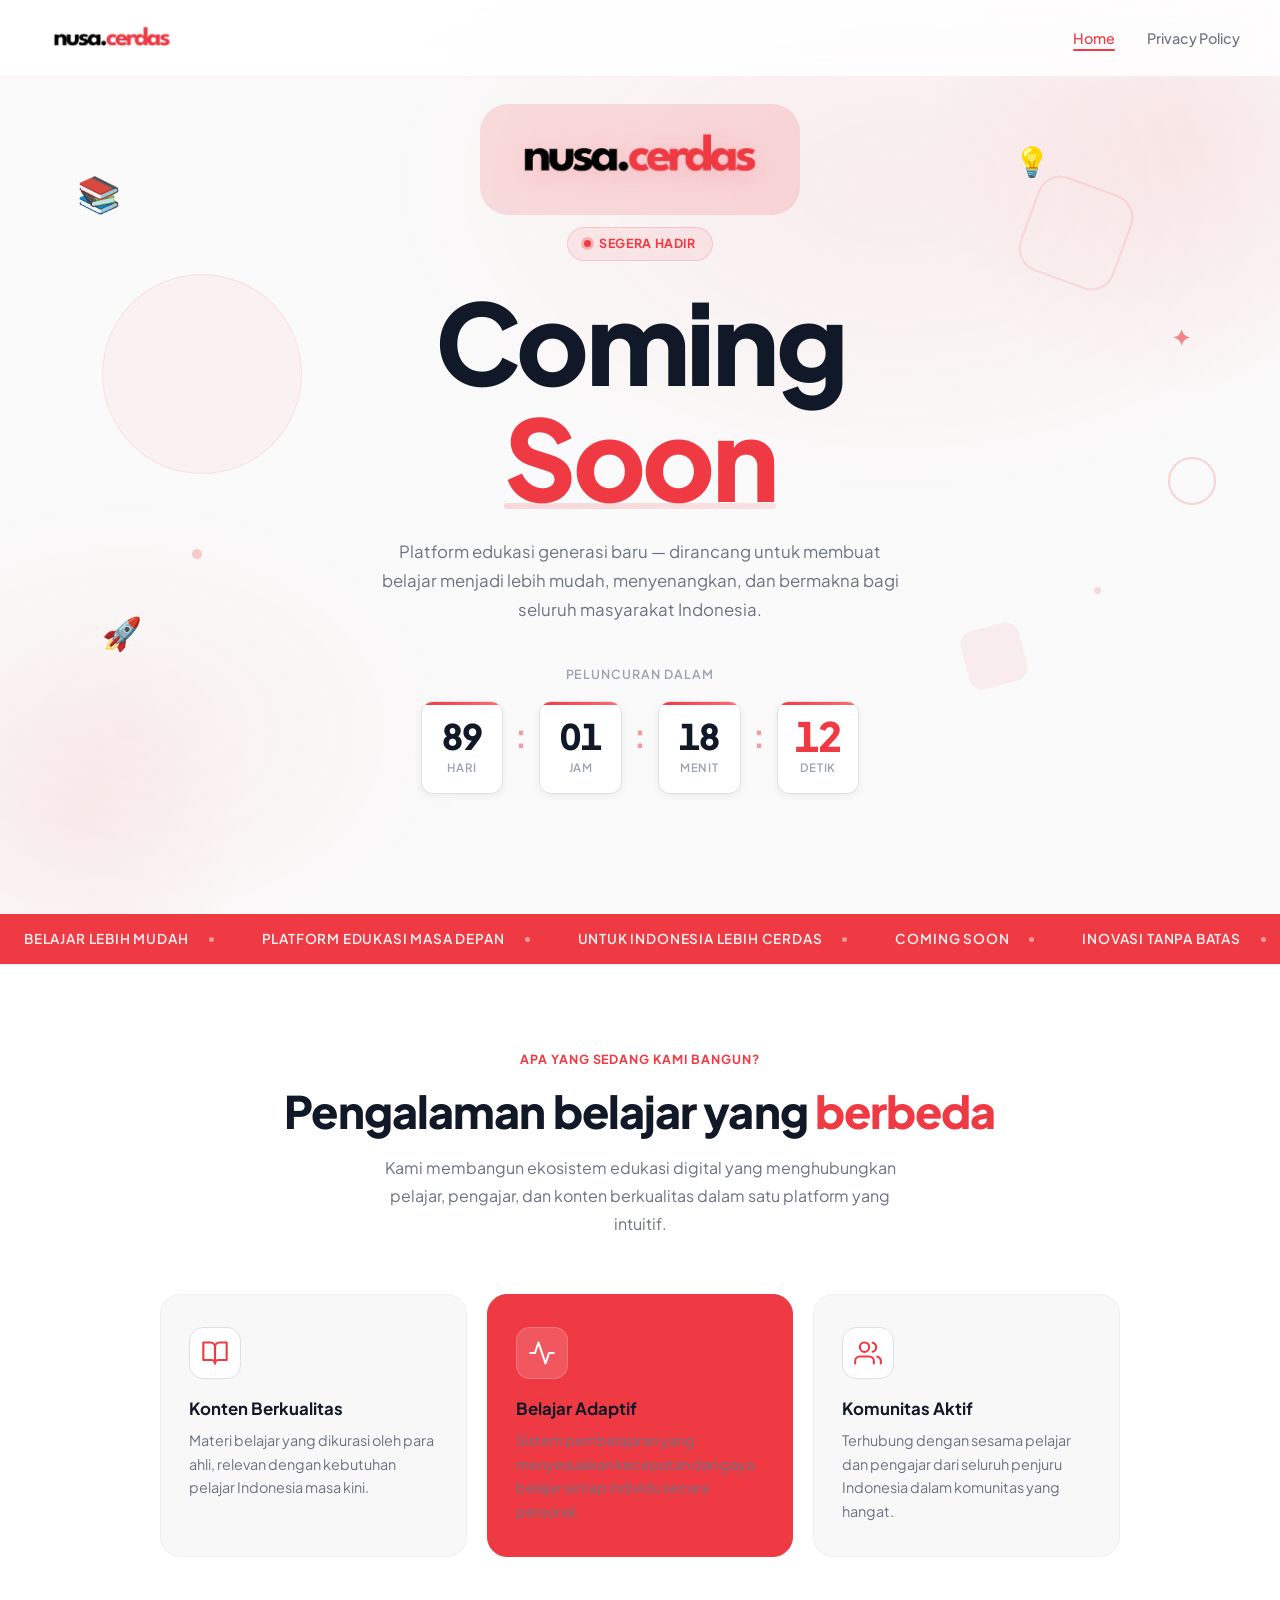
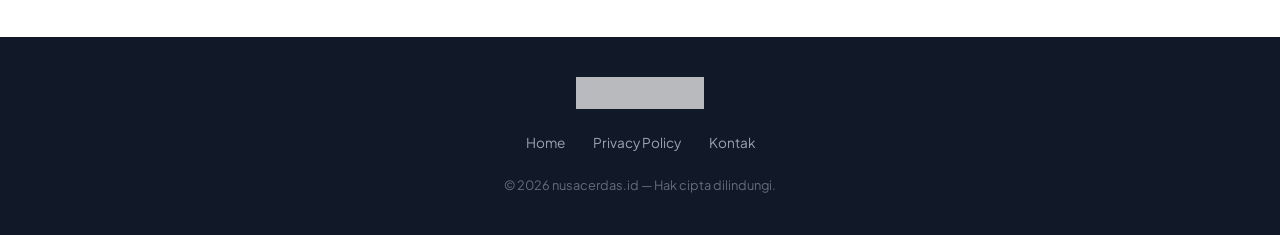
==== index.html @ b7a9e56f "initial update" ====
<!DOCTYPE html>
<html lang="id">
<head>
  <meta charset="UTF-8" />
  <meta name="viewport" content="width=device-width, initial-scale=1.0" />
  <title>Coming Soon — nusacerdas.id</title>
  <meta name="description" content="Platform edukasi masa depan untuk Indonesia lebih cerdas. Coming soon!" />
  <meta property="og:title" content="Coming Soon — nusacerdas.id" />
  <meta property="og:description" content="Platform edukasi masa depan untuk Indonesia lebih cerdas." />
  <meta property="og:type" content="website" />
  <link rel="stylesheet" href="styles.css" />
  <link rel="stylesheet" href="index.css" />
  <link rel="icon" type="image/png" href="assets/nusacerdas-logo/logo nusa cerdas hitam.png" />
</head>
<body>

  <!-- Navigation -->
  <nav class="nav" id="mainNav">
    <a href="index.html" class="nav-logo">
      <img src="assets/nusacerdas-logo/logo-nusa-cerdas-hitam-merah.png" alt="nusacerdas.id" />
    </a>
    <ul class="nav-links">
      <li><a href="index.html" class="active">Home</a></li>
      <li><a href="privacy-policy.html">Privacy Policy</a></li>
    </ul>
  </nav>

  <!-- Hero Section -->
  <main class="hero" id="hero">

    <!-- Background Shapes -->
    <div class="bg-shapes" aria-hidden="true">
      <div class="shape shape-1"></div>
      <div class="shape shape-2"></div>
      <div class="shape shape-3"></div>
      <div class="shape shape-4"></div>
      <div class="shape shape-5"></div>
    </div>

    <!-- Floating Icons -->
    <div class="floating-elements" aria-hidden="true">
      <div class="float-el el-book">📚</div>
      <div class="float-el el-star">✦</div>
      <div class="float-el el-rocket">🚀</div>
      <div class="float-el el-lamp">💡</div>
      <div class="float-el el-dot1"></div>
      <div class="float-el el-dot2"></div>
      <div class="float-el el-ring"></div>
    </div>

    <!-- Hero Content -->
    <div class="hero-content">

      <!-- Logo -->
      <div class="hero-logo animate-delay-1">
        <div class="logo-wrap">
          <img
            src="assets/nusacerdas-logo/logo-nusa-cerdas-hitam-merah.png"
            alt="nusacerdas.id"
            class="hero-brand-img"
          />
        </div>
      </div>

      <!-- Badge -->
      <div class="hero-badge animate-delay-2">
        <span class="badge-dot"></span>
        <span>Segera Hadir</span>
      </div>

      <!-- Headline -->
      <h1 class="hero-title animate-delay-3">
        <span class="title-line">Coming</span>
        <span class="title-line title-accent">Soon</span>
      </h1>

      <!-- Tagline -->
      <p class="hero-tagline animate-delay-4">
        Platform edukasi generasi baru — dirancang untuk membuat belajar menjadi lebih mudah, menyenangkan, dan bermakna bagi seluruh masyarakat Indonesia.
      </p>

      <!-- Countdown -->
      <div class="countdown-wrapper animate-delay-5">
        <div class="countdown-label">Peluncuran dalam</div>
        <div class="countdown" id="countdown">
          <div class="countdown-block">
            <span class="countdown-num" id="cd-days">00</span>
            <span class="countdown-unit">Hari</span>
          </div>
          <div class="countdown-sep">:</div>
          <div class="countdown-block">
            <span class="countdown-num" id="cd-hours">00</span>
            <span class="countdown-unit">Jam</span>
          </div>
          <div class="countdown-sep">:</div>
          <div class="countdown-block">
            <span class="countdown-num" id="cd-minutes">00</span>
            <span class="countdown-unit">Menit</span>
          </div>
          <div class="countdown-sep">:</div>
          <div class="countdown-block">
            <span class="countdown-num" id="cd-seconds">00</span>
            <span class="countdown-unit">Detik</span>
          </div>
        </div>
      </div>

      <!-- Subscription -->
      <!-- <div class="subscribe-wrapper animate-delay-6">
        <p class="subscribe-hint">Jadilah yang pertama tahu saat kami meluncur.</p>
        <form class="subscribe-form" id="subscribeForm" novalidate>
          <div class="input-group">
            <span class="input-icon">
              <svg width="18" height="18" viewBox="0 0 24 24" fill="none" stroke="currentColor" stroke-width="2" stroke-linecap="round" stroke-linejoin="round">
                <rect x="2" y="4" width="20" height="16" rx="2"/>
                <path d="m22 7-8.97 5.7a1.94 1.94 0 0 1-2.06 0L2 7"/>
              </svg>
            </span>
            <input
              type="email"
              id="emailInput"
              placeholder="Masukkan email kamu"
              aria-label="Alamat email"
              required
            />
          </div>
          <button type="submit" class="btn-subscribe">
            <span class="btn-text">Beritahu Saya</span>
            <svg width="18" height="18" viewBox="0 0 24 24" fill="none" stroke="currentColor" stroke-width="2.5" stroke-linecap="round" stroke-linejoin="round">
              <path d="M5 12h14M12 5l7 7-7 7"/>
            </svg>
          </button>
        </form>
        <div class="subscribe-success" id="subscribeSuccess" hidden>
          <svg width="20" height="20" viewBox="0 0 24 24" fill="none" stroke="currentColor" stroke-width="2.5" stroke-linecap="round" stroke-linejoin="round">
            <path d="M22 11.08V12a10 10 0 1 1-5.93-9.14"/>
            <polyline points="22 4 12 14.01 9 11.01"/>
          </svg>
          Terima kasih! Kami akan menghubungi kamu segera.
        </div>
      </div> -->

      <!-- Social Links -->
      <!-- <div class="social-links animate-delay-7">
        <a href="#" class="social-link" aria-label="Instagram">
          <svg width="20" height="20" viewBox="0 0 24 24" fill="none" stroke="currentColor" stroke-width="2" stroke-linecap="round" stroke-linejoin="round">
            <rect x="2" y="2" width="20" height="20" rx="5" ry="5"/>
            <path d="M16 11.37A4 4 0 1 1 12.63 8 4 4 0 0 1 16 11.37z"/>
            <line x1="17.5" y1="6.5" x2="17.51" y2="6.5"/>
          </svg>
        </a>
        <a href="#" class="social-link" aria-label="Twitter / X">
          <svg width="20" height="20" viewBox="0 0 24 24" fill="none" stroke="currentColor" stroke-width="2" stroke-linecap="round" stroke-linejoin="round">
            <path d="M4 4l16 16M4 20L20 4"/>
          </svg>
        </a>
        <a href="#" class="social-link" aria-label="LinkedIn">
          <svg width="20" height="20" viewBox="0 0 24 24" fill="none" stroke="currentColor" stroke-width="2" stroke-linecap="round" stroke-linejoin="round">
            <path d="M16 8a6 6 0 0 1 6 6v7h-4v-7a2 2 0 0 0-2-2 2 2 0 0 0-2 2v7h-4v-7a6 6 0 0 1 6-6z"/>
            <rect x="2" y="9" width="4" height="12"/>
            <circle cx="4" cy="4" r="2"/>
          </svg>
        </a>
      </div> -->

    </div>
  </main>

  <!-- Marquee Section -->
  <section class="marquee-section" aria-hidden="true">
    <div class="marquee-track" id="marqueeTrack">
      <!-- repeated twice for seamless loop -->
      <span class="marquee-item">Belajar Lebih Mudah <span class="marquee-dot"></span></span>
      <span class="marquee-item">Platform Edukasi Masa Depan <span class="marquee-dot"></span></span>
      <span class="marquee-item">Untuk Indonesia Lebih Cerdas <span class="marquee-dot"></span></span>
      <span class="marquee-item">Coming Soon <span class="marquee-dot"></span></span>
      <span class="marquee-item">Inovasi Tanpa Batas <span class="marquee-dot"></span></span>
      <span class="marquee-item">Bersama Kita Maju <span class="marquee-dot"></span></span>
      <span class="marquee-item">Teknologi untuk Pendidikan <span class="marquee-dot"></span></span>
      <span class="marquee-item">Belajar Lebih Mudah <span class="marquee-dot"></span></span>
      <span class="marquee-item">Platform Edukasi Masa Depan <span class="marquee-dot"></span></span>
      <span class="marquee-item">Untuk Indonesia Lebih Cerdas <span class="marquee-dot"></span></span>
      <span class="marquee-item">Coming Soon <span class="marquee-dot"></span></span>
      <span class="marquee-item">Inovasi Tanpa Batas <span class="marquee-dot"></span></span>
      <span class="marquee-item">Bersama Kita Maju <span class="marquee-dot"></span></span>
      <span class="marquee-item">Teknologi untuk Pendidikan <span class="marquee-dot"></span></span>
    </div>
  </section>

  <!-- Feature Teaser Section -->
  <section class="features-section">
    <div class="features-inner">
      <div class="section-label">Apa yang sedang kami bangun?</div>
      <h2 class="section-title">Pengalaman belajar yang <em>berbeda</em></h2>
      <p class="section-sub">Kami membangun ekosistem edukasi digital yang menghubungkan pelajar, pengajar, dan konten berkualitas dalam satu platform yang intuitif.</p>

      <div class="features-grid">
        <div class="feature-card">
          <div class="feature-icon">
            <svg width="28" height="28" viewBox="0 0 24 24" fill="none" stroke="currentColor" stroke-width="1.8" stroke-linecap="round" stroke-linejoin="round">
              <path d="M2 3h6a4 4 0 0 1 4 4v14a3 3 0 0 0-3-3H2z"/>
              <path d="M22 3h-6a4 4 0 0 0-4 4v14a3 3 0 0 1 3-3h7z"/>
            </svg>
          </div>
          <h3>Konten Berkualitas</h3>
          <p>Materi belajar yang dikurasi oleh para ahli, relevan dengan kebutuhan pelajar Indonesia masa kini.</p>
        </div>

        <div class="feature-card feature-card-highlight">
          <div class="feature-icon">
            <svg width="28" height="28" viewBox="0 0 24 24" fill="none" stroke="currentColor" stroke-width="1.8" stroke-linecap="round" stroke-linejoin="round">
              <polyline points="22 12 18 12 15 21 9 3 6 12 2 12"/>
            </svg>
          </div>
          <h3>Belajar Adaptif</h3>
          <p>Sistem pembelajaran yang menyesuaikan kecepatan dan gaya belajar setiap individu secara personal.</p>
        </div>

        <div class="feature-card">
          <div class="feature-icon">
            <svg width="28" height="28" viewBox="0 0 24 24" fill="none" stroke="currentColor" stroke-width="1.8" stroke-linecap="round" stroke-linejoin="round">
              <path d="M17 21v-2a4 4 0 0 0-4-4H5a4 4 0 0 0-4 4v2"/>
              <circle cx="9" cy="7" r="4"/>
              <path d="M23 21v-2a4 4 0 0 0-3-3.87"/>
              <path d="M16 3.13a4 4 0 0 1 0 7.75"/>
            </svg>
          </div>
          <h3>Komunitas Aktif</h3>
          <p>Terhubung dengan sesama pelajar dan pengajar dari seluruh penjuru Indonesia dalam komunitas yang hangat.</p>
        </div>
      </div>
    </div>
  </section>

  <!-- Footer -->
  <footer class="footer">
    <div class="footer-inner">
      <img src="assets/nusacerdas-logo/logo nusa cerdas putih.png" alt="nusacerdas.id" class="footer-logo" />
      <ul class="footer-links">
        <li><a href="index.html">Home</a></li>
        <li><a href="privacy-policy.html">Privacy Policy</a></li>
        <li><a href="mailto:hello@nusacerdas.id">Kontak</a></li>
      </ul>
      <p class="footer-copy">&copy; 2026 nusacerdas.id — Hak cipta dilindungi.</p>
    </div>
  </footer>

  <script src="script.js"></script>
</body>
</html>
---- styles.css ----
/* ===========================
   NUSACERDAS.ID - Global Styles
   =========================== */

@import url('https://fonts.googleapis.com/css2?family=Plus+Jakarta+Sans:ital,wght@0,300;0,400;0,500;0,600;0,700;0,800;1,400&display=swap');

/* ── Reset & Base ── */
*, *::before, *::after {
  box-sizing: border-box;
  margin: 0;
  padding: 0;
}

:root {
  --red:        #ef3a44;
  --red-dark:   #c8202a;
  --red-light:  #ff6b73;
  --red-glow:   rgba(239, 58, 68, 0.15);
  --white:      #ffffff;
  --off-white:  #fafafa;
  --gray-50:    #f8f8f8;
  --gray-100:   #f0f0f0;
  --gray-200:   #e0e0e0;
  --gray-400:   #9ca3af;
  --gray-600:   #6b7280;
  --gray-800:   #1f2937;
  --gray-900:   #111827;
  --font:       'Plus Jakarta Sans', sans-serif;
  --radius:     12px;
  --radius-lg:  20px;
  --shadow-sm:  0 2px 8px rgba(0,0,0,.06);
  --shadow-md:  0 8px 32px rgba(0,0,0,.10);
  --shadow-lg:  0 20px 60px rgba(0,0,0,.12);
  --transition: 0.3s cubic-bezier(0.4, 0, 0.2, 1);
}

html {
  scroll-behavior: smooth;
}

body {
  font-family: var(--font);
  background-color: var(--off-white);
  color: var(--gray-900);
  line-height: 1.6;
  overflow-x: hidden;
  -webkit-font-smoothing: antialiased;
}

/* ── Typography ── */
h1, h2, h3, h4, h5, h6 {
  font-weight: 700;
  line-height: 1.2;
  color: var(--gray-900);
}

a {
  color: var(--red);
  text-decoration: none;
  transition: color var(--transition);
}

a:hover {
  color: var(--red-dark);
}

/* ── Navigation ── */
.nav {
  position: fixed;
  top: 0;
  left: 0;
  right: 0;
  z-index: 100;
  padding: 20px 40px;
  display: flex;
  align-items: center;
  justify-content: space-between;
  background: rgba(255,255,255,0.85);
  backdrop-filter: blur(12px);
  -webkit-backdrop-filter: blur(12px);
  border-bottom: 1px solid rgba(239,58,68,0.08);
  transition: all var(--transition);
}

.nav-logo {
  display: flex;
  align-items: center;
  gap: 10px;
  font-weight: 800;
  font-size: 1.1rem;
  color: var(--gray-900);
  text-decoration: none;
}

.nav-logo img {
  height: 36px;
  width: auto;
}

.nav-links {
  display: flex;
  align-items: center;
  gap: 32px;
  list-style: none;
}

.nav-links a {
  font-size: 0.9rem;
  font-weight: 500;
  color: var(--gray-600);
  text-decoration: none;
  transition: color var(--transition);
  position: relative;
}

.nav-links a::after {
  content: '';
  position: absolute;
  bottom: -4px;
  left: 0;
  width: 0;
  height: 2px;
  background: var(--red);
  border-radius: 2px;
  transition: width var(--transition);
}

.nav-links a:hover,
.nav-links a.active {
  color: var(--red);
}

.nav-links a:hover::after,
.nav-links a.active::after {
  width: 100%;
}

/* ── Marquee ── */
.marquee-section {
  background: var(--red);
  padding: 14px 0;
  overflow: hidden;
  position: relative;
}

.marquee-track {
  display: flex;
  gap: 0;
  width: max-content;
  animation: marquee-scroll 28s linear infinite;
}

.marquee-track:hover {
  animation-play-state: paused;
}

.marquee-item {
  display: inline-flex;
  align-items: center;
  gap: 20px;
  padding: 0 24px;
  font-size: 0.85rem;
  font-weight: 600;
  letter-spacing: 0.06em;
  text-transform: uppercase;
  color: rgba(255,255,255,0.92);
  white-space: nowrap;
}

.marquee-dot {
  width: 5px;
  height: 5px;
  border-radius: 50%;
  background: rgba(255,255,255,0.5);
  flex-shrink: 0;
}

@keyframes marquee-scroll {
  0%   { transform: translateX(0); }
  100% { transform: translateX(-50%); }
}

/* ── Footer ── */
.footer {
  background: var(--gray-900);
  color: var(--gray-400);
  padding: 40px;
  text-align: center;
}

.footer-inner {
  max-width: 960px;
  margin: 0 auto;
  display: flex;
  flex-direction: column;
  align-items: center;
  gap: 20px;
}

.footer-logo {
  height: 32px;
  width: auto;
  filter: brightness(0) invert(1);
  opacity: 0.7;
}

.footer-links {
  display: flex;
  gap: 28px;
  list-style: none;
}

.footer-links a {
  font-size: 0.85rem;
  color: var(--gray-400);
  text-decoration: none;
  transition: color var(--transition);
}

.footer-links a:hover {
  color: var(--white);
}

.footer-copy {
  font-size: 0.8rem;
  opacity: 0.6;
}

/* ── Animations ── */
@keyframes fadeInUp {
  from { opacity: 0; transform: translateY(30px); }
  to   { opacity: 1; transform: translateY(0); }
}

@keyframes fadeIn {
  from { opacity: 0; }
  to   { opacity: 1; }
}

@keyframes float {
  0%, 100% { transform: translateY(0px) rotate(0deg); }
  33%       { transform: translateY(-18px) rotate(2deg); }
  66%       { transform: translateY(-8px) rotate(-1deg); }
}

@keyframes pulse-ring {
  0%   { transform: scale(0.8); opacity: 0.8; }
  100% { transform: scale(1.6); opacity: 0; }
}

@keyframes spin-slow {
  from { transform: rotate(0deg); }
  to   { transform: rotate(360deg); }
}

/* ── Utility ── */
.animate-in {
  animation: fadeInUp 0.7s ease forwards;
}

.sr-only {
  position: absolute;
  width: 1px;
  height: 1px;
  overflow: hidden;
  clip: rect(0,0,0,0);
  white-space: nowrap;
}

/* ── Responsive Nav ── */
@media (max-width: 600px) {
  .nav {
    padding: 16px 20px;
  }

  .nav-links {
    gap: 20px;
  }

  .nav-links a {
    font-size: 0.82rem;
  }

  .footer {
    padding: 32px 20px;
  }

  .footer-links {
    flex-wrap: wrap;
    justify-content: center;
    gap: 16px;
  }
}
---- index.css ----
/* ===========================
   index.css — Coming Soon Page
   =========================== */

/* ── Hero Layout ── */
.hero {
  min-height: 100vh;
  display: flex;
  align-items: center;
  justify-content: center;
  padding: 120px 24px 80px;
  position: relative;
  overflow: hidden;
  background:
    radial-gradient(ellipse 70% 60% at 70% 20%, rgba(239,58,68,0.07) 0%, transparent 60%),
    radial-gradient(ellipse 50% 50% at 10% 80%, rgba(239,58,68,0.05) 0%, transparent 55%),
    var(--off-white);
}

/* ── Background Shapes ── */
.bg-shapes {
  position: absolute;
  inset: 0;
  pointer-events: none;
  overflow: hidden;
}

.shape {
  position: absolute;
  border-radius: 50%;
}

.shape-1 {
  width: 520px;
  height: 520px;
  top: -120px;
  right: -160px;
  background: radial-gradient(circle, rgba(239,58,68,0.08) 0%, transparent 70%);
  animation: float 9s ease-in-out infinite;
}

.shape-2 {
  width: 360px;
  height: 360px;
  bottom: -80px;
  left: -100px;
  background: radial-gradient(circle, rgba(239,58,68,0.06) 0%, transparent 70%);
  animation: float 11s ease-in-out infinite reverse;
}

.shape-3 {
  width: 200px;
  height: 200px;
  top: 30%;
  left: 8%;
  background: rgba(239,58,68,0.04);
  border: 1.5px solid rgba(239,58,68,0.10);
  animation: float 13s ease-in-out infinite;
  animation-delay: -3s;
}

.shape-4 {
  width: 100px;
  height: 100px;
  top: 20%;
  right: 12%;
  background: transparent;
  border: 2px solid rgba(239,58,68,0.12);
  border-radius: 24px;
  transform: rotate(20deg);
  animation: float 8s ease-in-out infinite;
  animation-delay: -5s;
}

.shape-5 {
  width: 60px;
  height: 60px;
  bottom: 25%;
  right: 20%;
  background: rgba(239,58,68,0.07);
  border-radius: 14px;
  transform: rotate(-15deg);
  animation: float 10s ease-in-out infinite;
  animation-delay: -1s;
}

/* ── Floating Elements ── */
.floating-elements {
  position: absolute;
  inset: 0;
  pointer-events: none;
}

.float-el {
  position: absolute;
  animation: float 8s ease-in-out infinite;
}

.el-book {
  font-size: 2.2rem;
  top: 18%;
  left: 6%;
  animation-duration: 10s;
  animation-delay: -2s;
  filter: grayscale(0.2);
}

.el-star {
  font-size: 1.4rem;
  top: 35%;
  right: 7%;
  color: var(--red);
  font-weight: 900;
  animation-duration: 7s;
  animation-delay: -4s;
  opacity: 0.6;
}

.el-rocket {
  font-size: 2rem;
  bottom: 28%;
  left: 8%;
  animation-duration: 12s;
  animation-delay: -1s;
}

.el-lamp {
  font-size: 1.8rem;
  top: 15%;
  right: 18%;
  animation-duration: 9s;
  animation-delay: -6s;
}

.el-dot1 {
  width: 10px;
  height: 10px;
  border-radius: 50%;
  background: var(--red);
  opacity: 0.25;
  top: 60%;
  left: 15%;
  animation-duration: 6s;
}

.el-dot2 {
  width: 7px;
  height: 7px;
  border-radius: 50%;
  background: var(--red);
  opacity: 0.18;
  bottom: 35%;
  right: 14%;
  animation-duration: 8s;
  animation-delay: -3s;
}

.el-ring {
  width: 48px;
  height: 48px;
  border-radius: 50%;
  border: 2px solid rgba(239,58,68,0.2);
  top: 50%;
  right: 5%;
  animation: spin-slow 18s linear infinite, float 10s ease-in-out infinite;
}

/* ── Hero Content ── */
.hero-content {
  position: relative;
  z-index: 10;
  display: flex;
  flex-direction: column;
  align-items: center;
  text-align: center;
  max-width: 680px;
  width: 100%;
}

/* Staggered animation */
.animate-delay-1 { animation: fadeInUp 0.7s ease 0.1s both; }
.animate-delay-2 { animation: fadeInUp 0.7s ease 0.2s both; }
.animate-delay-3 { animation: fadeInUp 0.7s ease 0.35s both; }
.animate-delay-4 { animation: fadeInUp 0.7s ease 0.5s both; }
.animate-delay-5 { animation: fadeInUp 0.7s ease 0.65s both; }
.animate-delay-6 { animation: fadeInUp 0.7s ease 0.8s both; }
.animate-delay-7 { animation: fadeInUp 0.7s ease 0.95s both; }

/* ── Hero Logo ── */
.hero-logo {
  margin-bottom: 28px;
}

.logo-wrap {
  position: relative;
  display: inline-block;
}

.logo-wrap::before {
  content: '';
  position: absolute;
  inset: -16px;
  border-radius: 28px;
  background: var(--red-glow);
  animation: pulse-ring 2.5s ease-out infinite;
}

.hero-brand-img {
  height: 72px;
  width: auto;
  position: relative;
  z-index: 1;
  filter: drop-shadow(0 4px 12px rgba(239,58,68,0.20));
}

/* ── Badge ── */
.hero-badge {
  display: inline-flex;
  align-items: center;
  gap: 8px;
  background: rgba(239,58,68,0.08);
  border: 1px solid rgba(239,58,68,0.18);
  border-radius: 100px;
  padding: 6px 16px;
  font-size: 0.78rem;
  font-weight: 700;
  color: var(--red);
  letter-spacing: 0.05em;
  text-transform: uppercase;
  margin-bottom: 24px;
}

.badge-dot {
  width: 7px;
  height: 7px;
  border-radius: 50%;
  background: var(--red);
  position: relative;
}

.badge-dot::before {
  content: '';
  position: absolute;
  inset: -3px;
  border-radius: 50%;
  background: var(--red);
  opacity: 0.3;
  animation: pulse-ring 1.8s ease-out infinite;
}

/* ── Hero Title ── */
.hero-title {
  font-size: clamp(3.5rem, 10vw, 7rem);
  font-weight: 800;
  line-height: 1;
  letter-spacing: -0.03em;
  margin-bottom: 24px;
  display: flex;
  flex-direction: column;
  align-items: center;
  gap: 4px;
}

.title-line {
  display: block;
  color: var(--gray-900);
}

.title-accent {
  color: var(--red);
  position: relative;
}

.title-accent::after {
  content: '';
  position: absolute;
  bottom: 4px;
  left: 0;
  right: 0;
  height: 6px;
  background: linear-gradient(90deg, var(--red), var(--red-light));
  opacity: 0.18;
  border-radius: 4px;
}

/* ── Hero Tagline ── */
.hero-tagline {
  font-size: 1.05rem;
  color: var(--gray-600);
  max-width: 520px;
  line-height: 1.75;
  margin-bottom: 40px;
  font-weight: 400;
}

/* ── Countdown ── */
.countdown-wrapper {
  margin-bottom: 40px;
}

.countdown-label {
  font-size: 0.78rem;
  font-weight: 600;
  color: var(--gray-400);
  letter-spacing: 0.08em;
  text-transform: uppercase;
  margin-bottom: 16px;
}

.countdown {
  display: flex;
  align-items: center;
  gap: 12px;
}

.countdown-block {
  display: flex;
  flex-direction: column;
  align-items: center;
  gap: 6px;
  background: var(--white);
  border: 1px solid var(--gray-200);
  border-radius: var(--radius);
  padding: 16px 20px;
  min-width: 78px;
  box-shadow: var(--shadow-sm);
  position: relative;
  overflow: hidden;
}

.countdown-block::before {
  content: '';
  position: absolute;
  top: 0;
  left: 0;
  right: 0;
  height: 3px;
  background: linear-gradient(90deg, var(--red), var(--red-light));
}

.countdown-num {
  font-size: 2.2rem;
  font-weight: 800;
  color: var(--gray-900);
  line-height: 1;
  letter-spacing: -0.02em;
  font-variant-numeric: tabular-nums;
  transition: all 0.3s ease;
}

.countdown-num.flip {
  transform: scale(1.15);
  color: var(--red);
}

.countdown-unit {
  font-size: 0.72rem;
  font-weight: 600;
  color: var(--gray-400);
  text-transform: uppercase;
  letter-spacing: 0.06em;
}

.countdown-sep {
  font-size: 2rem;
  font-weight: 700;
  color: var(--red);
  opacity: 0.5;
  margin-bottom: 24px;
  animation: pulse-ring 1.2s ease-in-out infinite alternate;
  animation-name: sep-blink;
}

@keyframes sep-blink {
  from { opacity: 0.2; }
  to   { opacity: 0.7; }
}

/* ── Subscribe Form ── */
.subscribe-wrapper {
  width: 100%;
  max-width: 480px;
  margin-bottom: 36px;
}

.subscribe-hint {
  font-size: 0.85rem;
  color: var(--gray-400);
  margin-bottom: 14px;
}

.subscribe-form {
  display: flex;
  gap: 10px;
  width: 100%;
}

.input-group {
  flex: 1;
  position: relative;
}

.input-icon {
  position: absolute;
  left: 14px;
  top: 50%;
  transform: translateY(-50%);
  color: var(--gray-400);
  pointer-events: none;
  display: flex;
}

.input-group input {
  width: 100%;
  height: 50px;
  padding: 0 16px 0 44px;
  border: 1.5px solid var(--gray-200);
  border-radius: var(--radius);
  font-family: var(--font);
  font-size: 0.9rem;
  color: var(--gray-900);
  background: var(--white);
  outline: none;
  transition: border-color var(--transition), box-shadow var(--transition);
}

.input-group input::placeholder {
  color: var(--gray-400);
}

.input-group input:focus {
  border-color: var(--red);
  box-shadow: 0 0 0 3px rgba(239,58,68,0.12);
}

.btn-subscribe {
  display: flex;
  align-items: center;
  gap: 8px;
  height: 50px;
  padding: 0 22px;
  background: var(--red);
  color: var(--white);
  border: none;
  border-radius: var(--radius);
  font-family: var(--font);
  font-size: 0.88rem;
  font-weight: 700;
  cursor: pointer;
  white-space: nowrap;
  transition: background var(--transition), transform var(--transition), box-shadow var(--transition);
  box-shadow: 0 4px 14px rgba(239,58,68,0.35);
}

.btn-subscribe:hover {
  background: var(--red-dark);
  transform: translateY(-1px);
  box-shadow: 0 6px 20px rgba(239,58,68,0.45);
}

.btn-subscribe:active {
  transform: translateY(0);
}

.subscribe-success {
  display: flex;
  align-items: center;
  justify-content: center;
  gap: 10px;
  margin-top: 12px;
  padding: 12px 20px;
  background: rgba(34, 197, 94, 0.08);
  border: 1px solid rgba(34, 197, 94, 0.2);
  border-radius: var(--radius);
  color: #16a34a;
  font-size: 0.88rem;
  font-weight: 600;
  animation: fadeInUp 0.4s ease;
}

/* ── Social Links ── */
.social-links {
  display: flex;
  gap: 12px;
}

.social-link {
  width: 42px;
  height: 42px;
  display: flex;
  align-items: center;
  justify-content: center;
  border-radius: 10px;
  background: var(--white);
  border: 1px solid var(--gray-200);
  color: var(--gray-600);
  text-decoration: none;
  transition: all var(--transition);
  box-shadow: var(--shadow-sm);
}

.social-link:hover {
  background: var(--red);
  border-color: var(--red);
  color: var(--white);
  transform: translateY(-2px);
  box-shadow: 0 6px 16px rgba(239,58,68,0.30);
}

/* ── Features Section ── */
.features-section {
  background: var(--white);
  padding: 80px 24px;
  border-top: 1px solid var(--gray-100);
}

.features-inner {
  max-width: 960px;
  margin: 0 auto;
  text-align: center;
}

.section-label {
  display: inline-block;
  font-size: 0.78rem;
  font-weight: 700;
  color: var(--red);
  letter-spacing: 0.08em;
  text-transform: uppercase;
  margin-bottom: 14px;
}

.section-title {
  font-size: clamp(1.8rem, 4vw, 2.8rem);
  font-weight: 800;
  color: var(--gray-900);
  margin-bottom: 16px;
  letter-spacing: -0.02em;
}

.section-title em {
  font-style: normal;
  color: var(--red);
}

.section-sub {
  font-size: 1rem;
  color: var(--gray-600);
  max-width: 540px;
  margin: 0 auto 56px;
  line-height: 1.75;
}

.features-grid {
  display: grid;
  grid-template-columns: repeat(3, 1fr);
  gap: 20px;
}

.feature-card {
  background: var(--gray-50);
  border: 1px solid var(--gray-100);
  border-radius: var(--radius-lg);
  padding: 32px 28px;
  text-align: left;
  transition: all var(--transition);
}

.feature-card:hover {
  transform: translateY(-4px);
  box-shadow: var(--shadow-md);
  border-color: var(--gray-200);
}

.feature-card-highlight {
  background: var(--red);
  border-color: var(--red);
}

.feature-card-highlight h3,
.feature-card-highlight p {
  color: var(--white);
}

.feature-card-highlight .feature-icon {
  background: rgba(255,255,255,0.15);
  color: var(--white);
  border-color: rgba(255,255,255,0.2);
}

.feature-icon {
  width: 52px;
  height: 52px;
  display: flex;
  align-items: center;
  justify-content: center;
  background: var(--white);
  border: 1px solid var(--gray-200);
  border-radius: 14px;
  color: var(--red);
  margin-bottom: 20px;
}

.feature-card h3 {
  font-size: 1.05rem;
  font-weight: 700;
  color: var(--gray-900);
  margin-bottom: 10px;
}

.feature-card p {
  font-size: 0.9rem;
  color: var(--gray-600);
  line-height: 1.65;
}

/* ── Responsive ── */
@media (max-width: 768px) {
  .hero {
    padding: 100px 20px 60px;
  }

  .el-book, .el-rocket, .el-lamp { display: none; }
  .shape-3, .shape-4, .shape-5 { display: none; }

  .hero-brand-img {
    height: 56px;
  }

  .countdown {
    gap: 8px;
  }

  .countdown-block {
    min-width: 62px;
    padding: 12px 14px;
  }

  .countdown-num {
    font-size: 1.7rem;
  }

  .subscribe-form {
    flex-direction: column;
  }

  .btn-subscribe {
    justify-content: center;
    width: 100%;
  }

  .features-grid {
    grid-template-columns: 1fr;
  }
}

@media (max-width: 400px) {
  .countdown {
    gap: 4px;
  }

  .countdown-block {
    min-width: 54px;
    padding: 10px 10px;
  }

  .countdown-num {
    font-size: 1.5rem;
  }

  .countdown-sep {
    font-size: 1.4rem;
  }
}
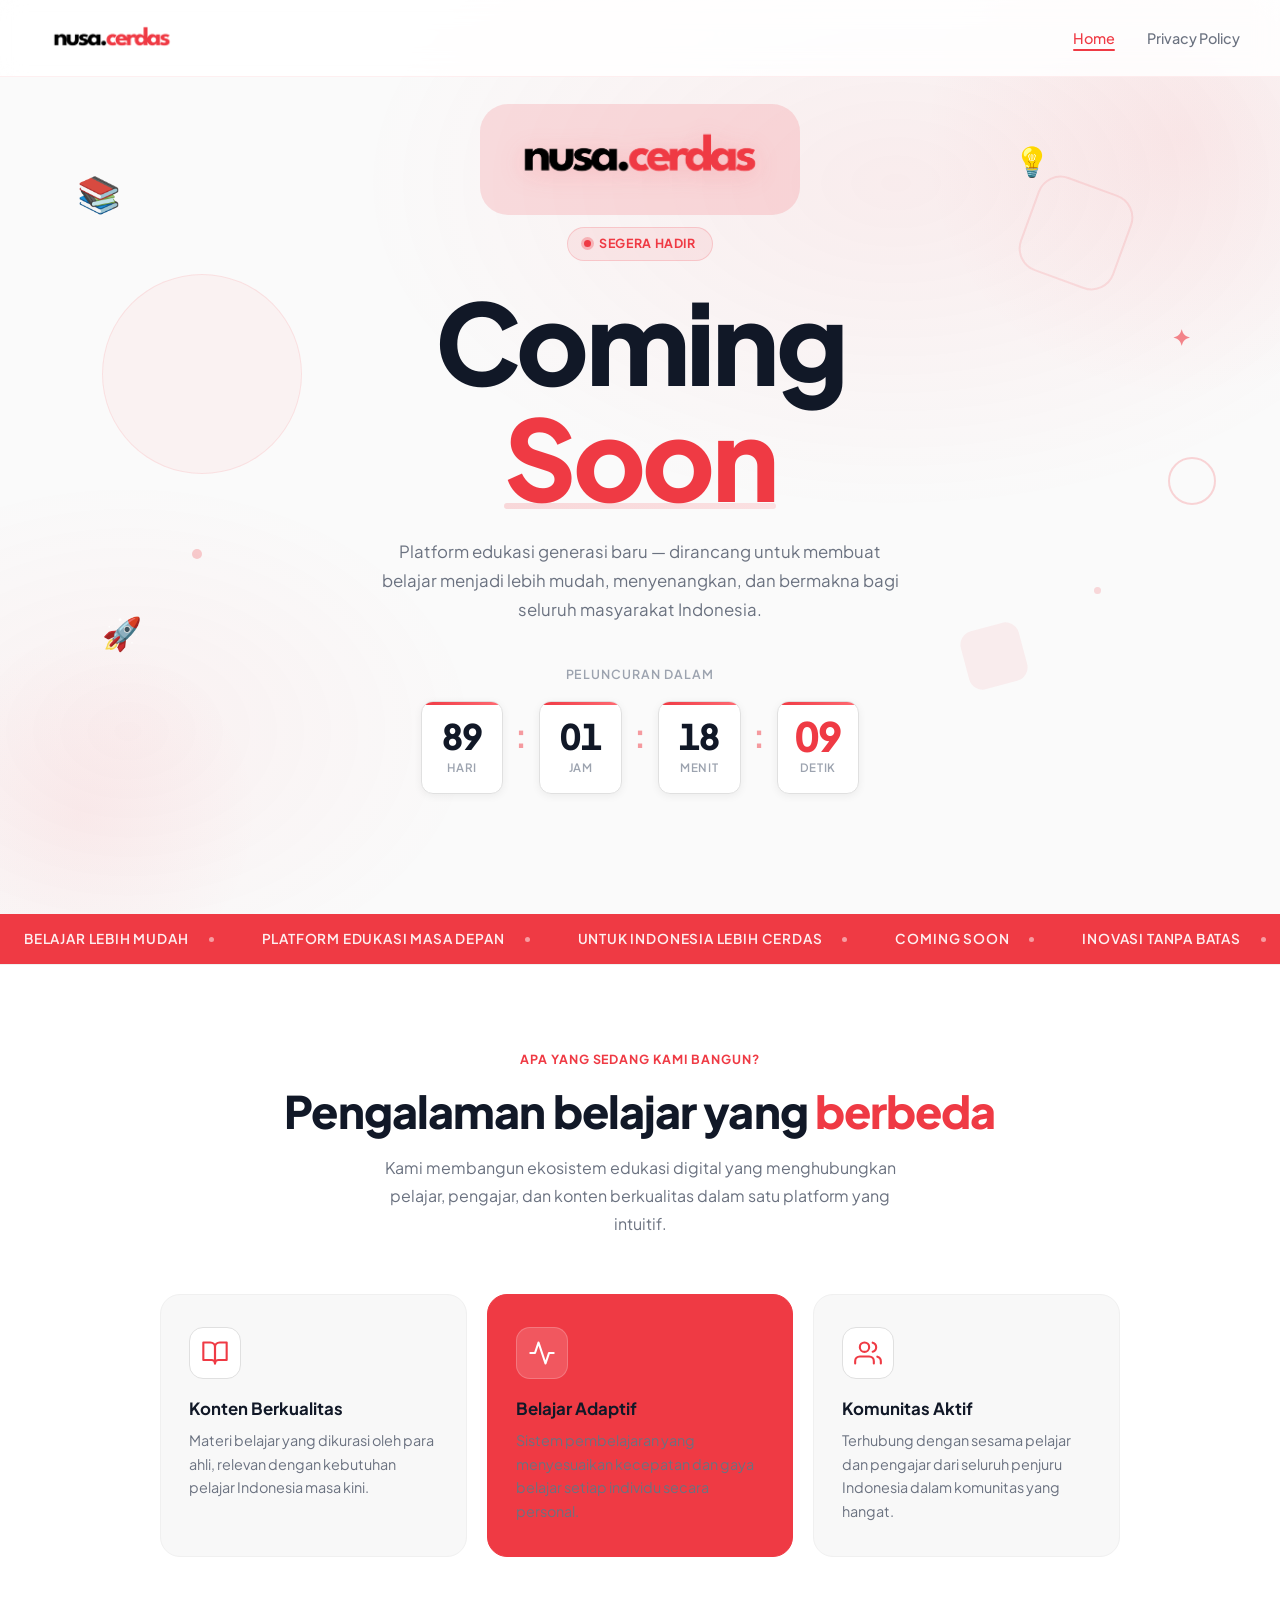
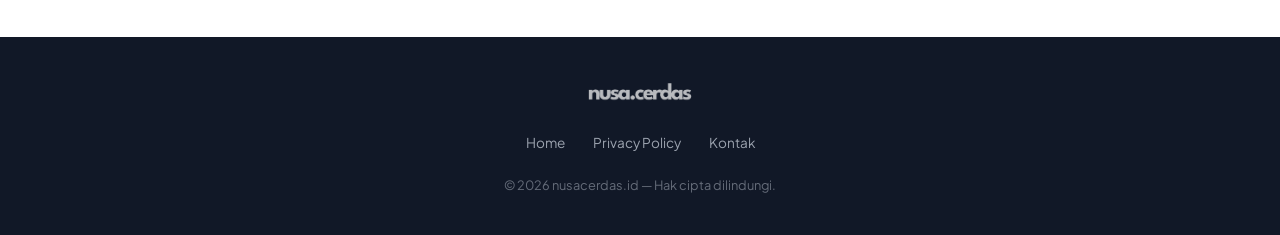
==== commit 28aac175: "update footer" ====
--- a/index.html
+++ b/index.html
@@ -235,7 +235,7 @@
   <!-- Footer -->
   <footer class="footer">
     <div class="footer-inner">
-      <img src="assets/nusacerdas-logo/logo nusa cerdas putih.png" alt="nusacerdas.id" class="footer-logo" />
+      <img src="assets/nusacerdas-logo/logo-nusa-cerdas-putih-merah.png" alt="nusacerdas.id" class="footer-logo" />
       <ul class="footer-links">
         <li><a href="index.html">Home</a></li>
         <li><a href="privacy-policy.html">Privacy Policy</a></li>
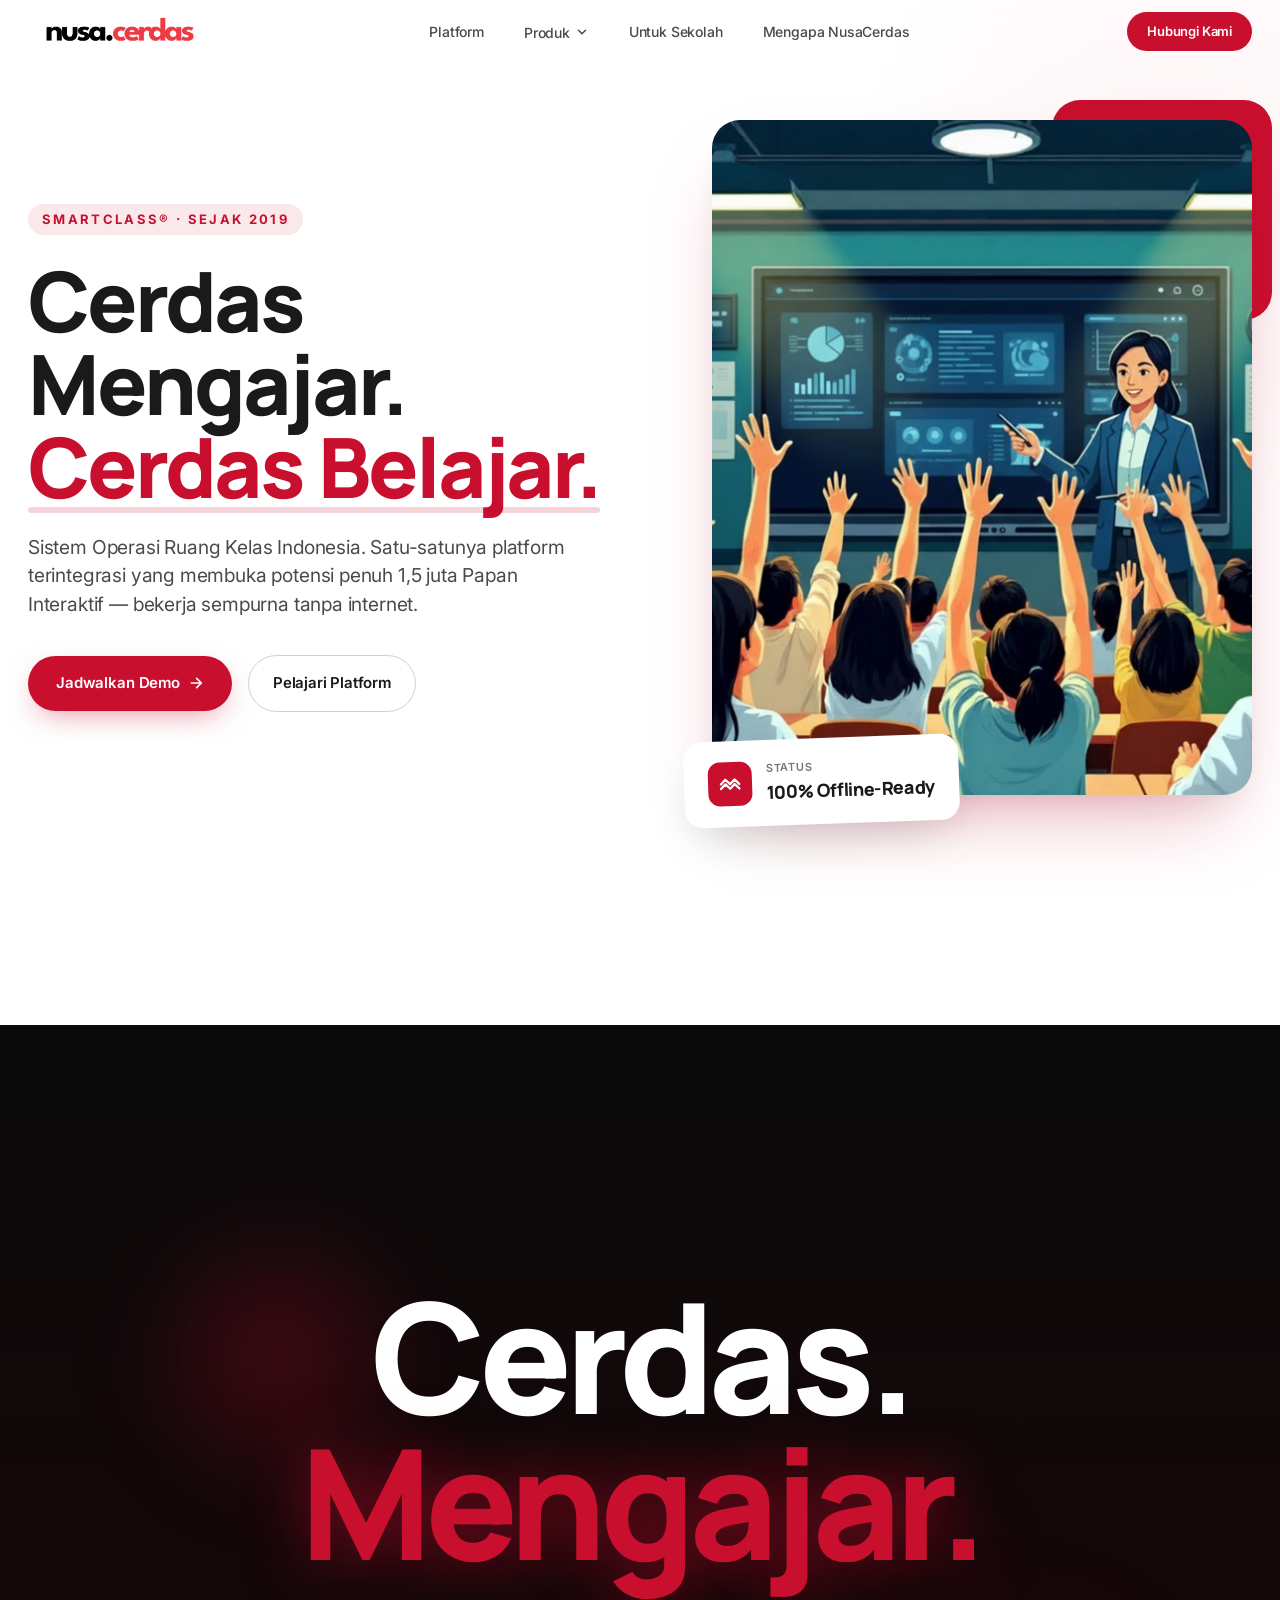
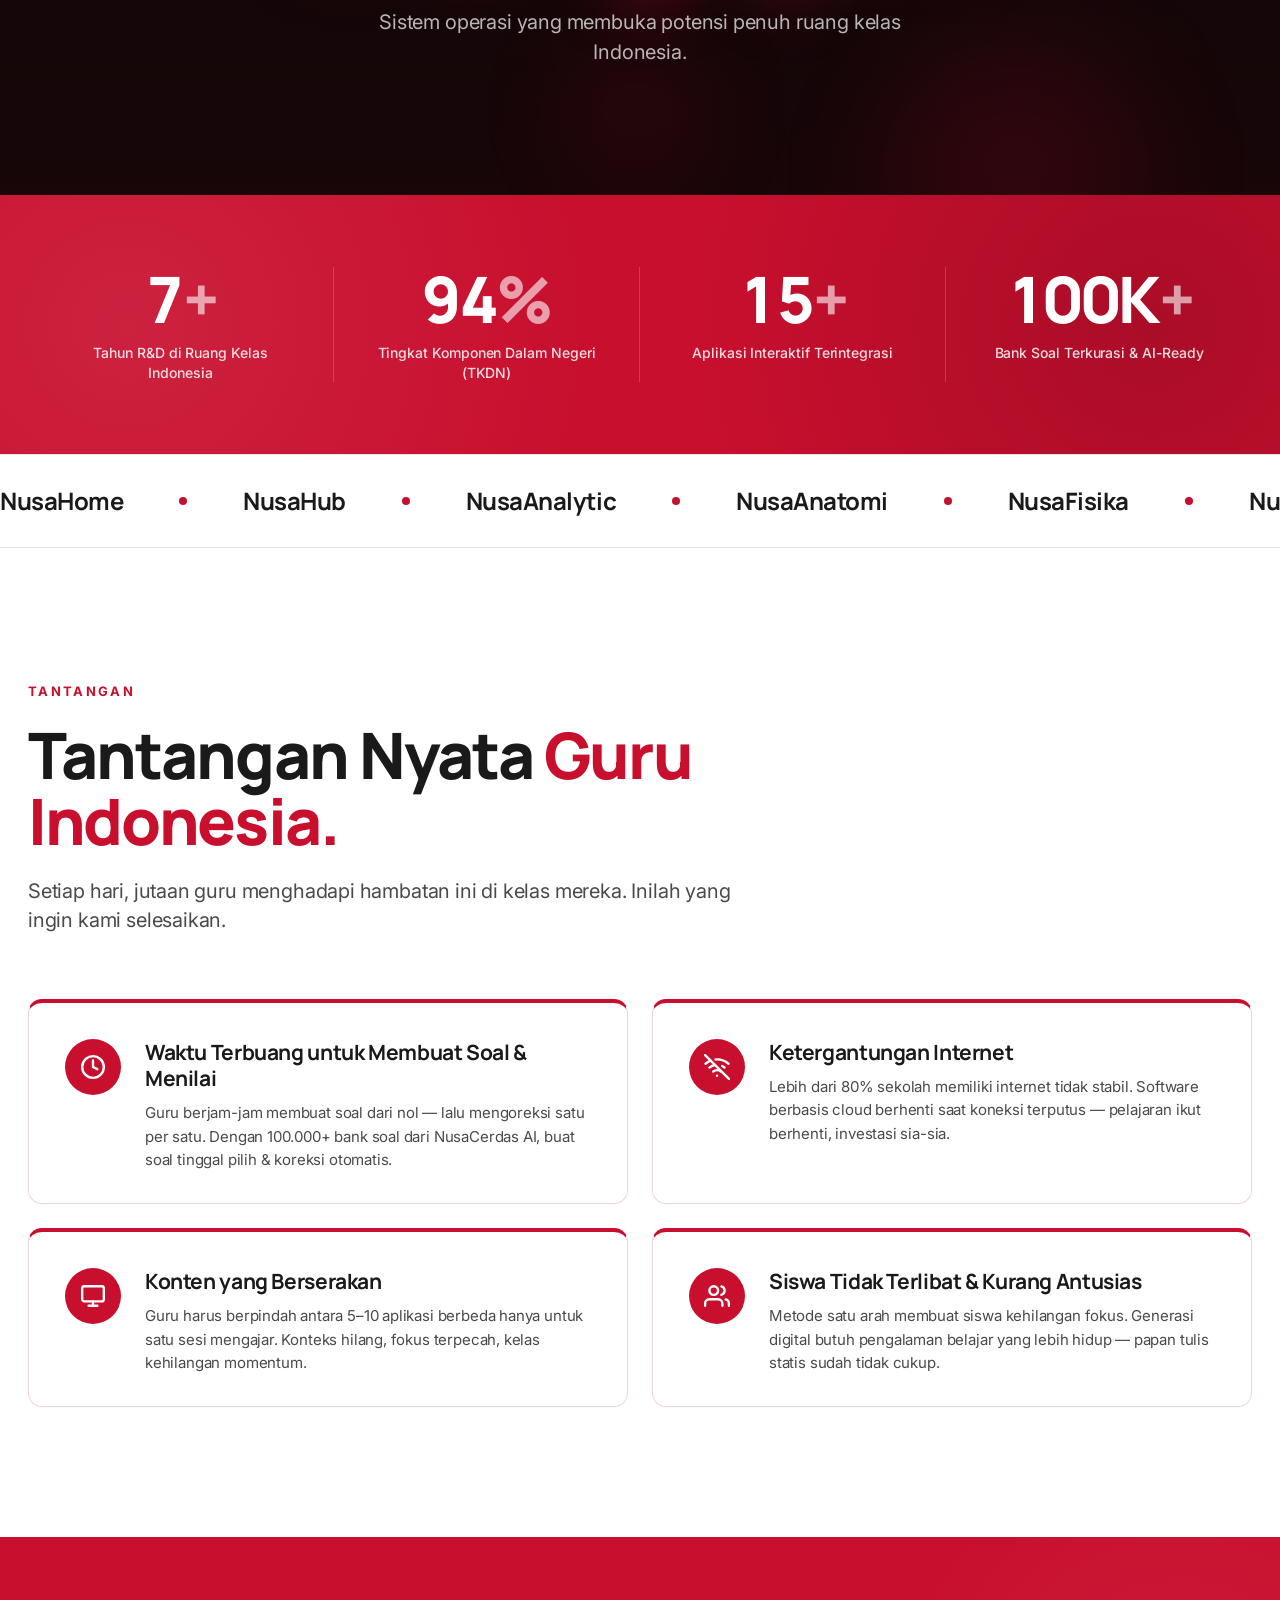
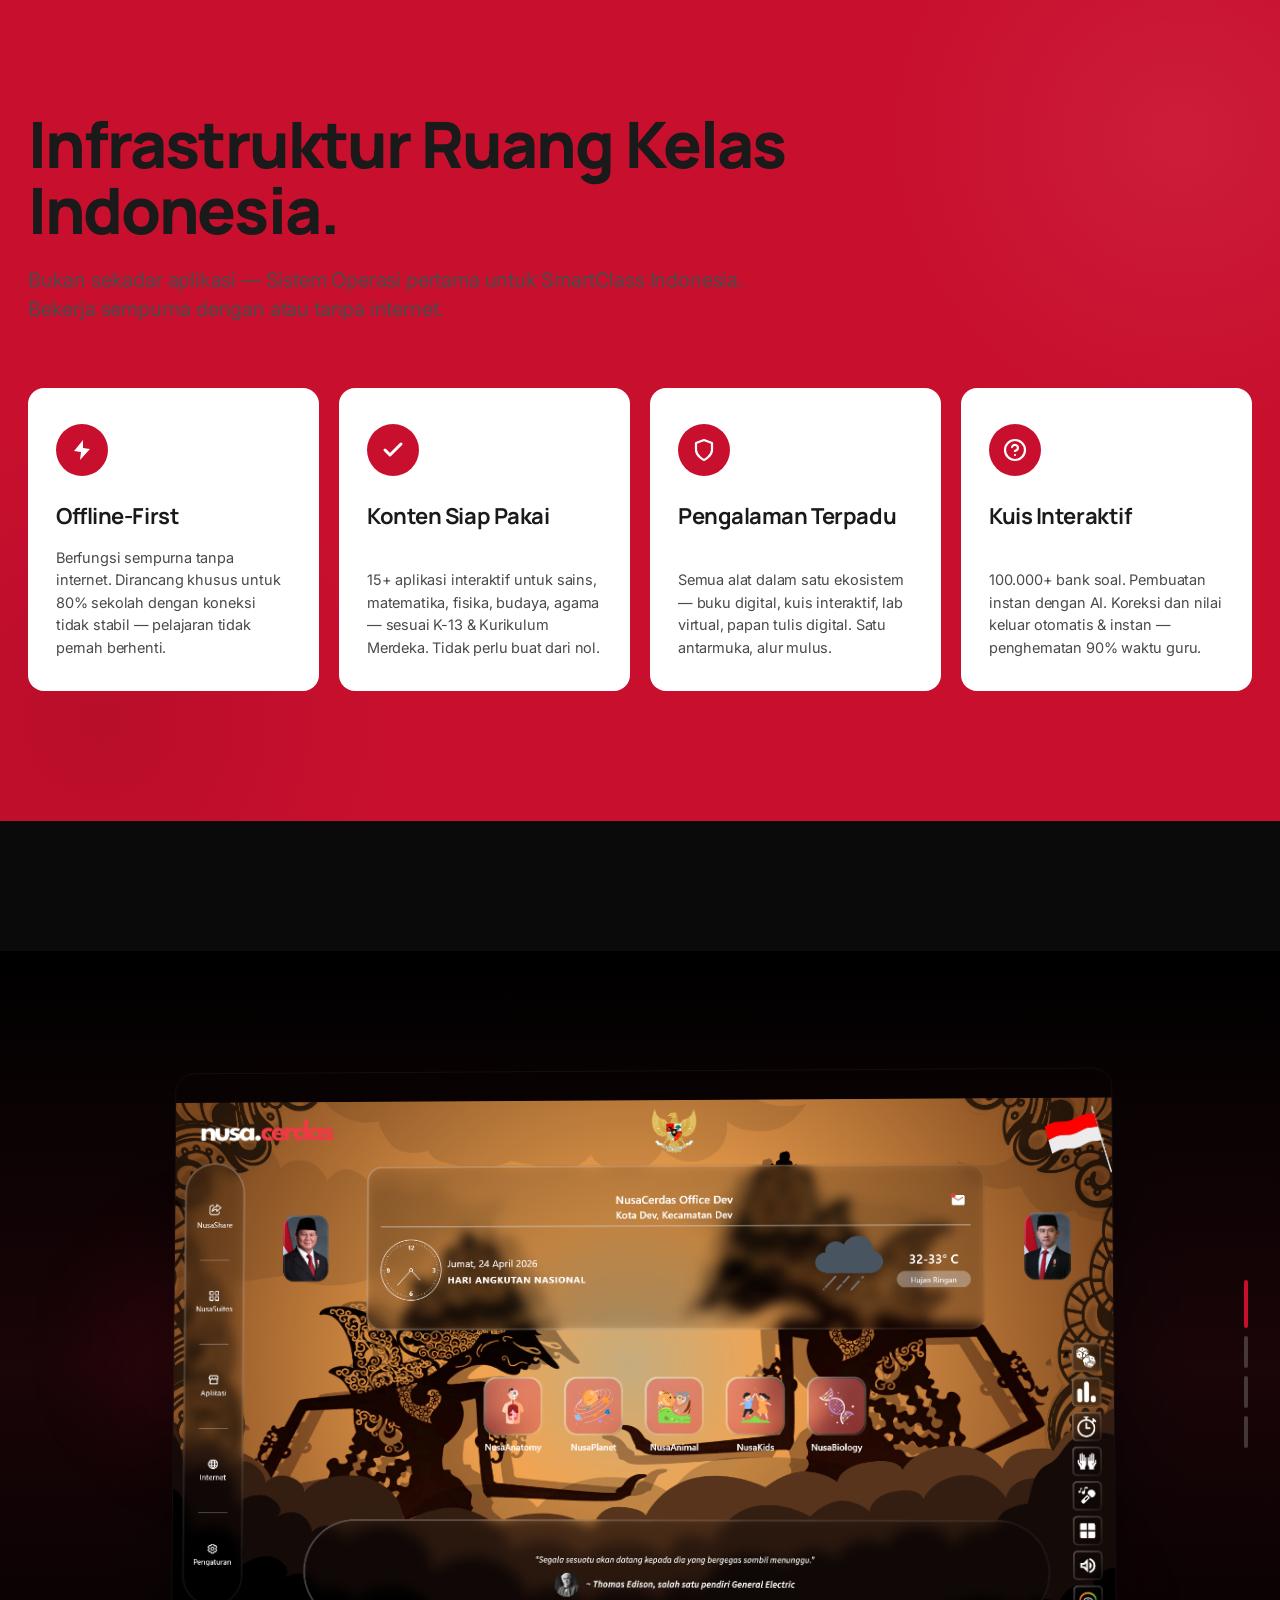
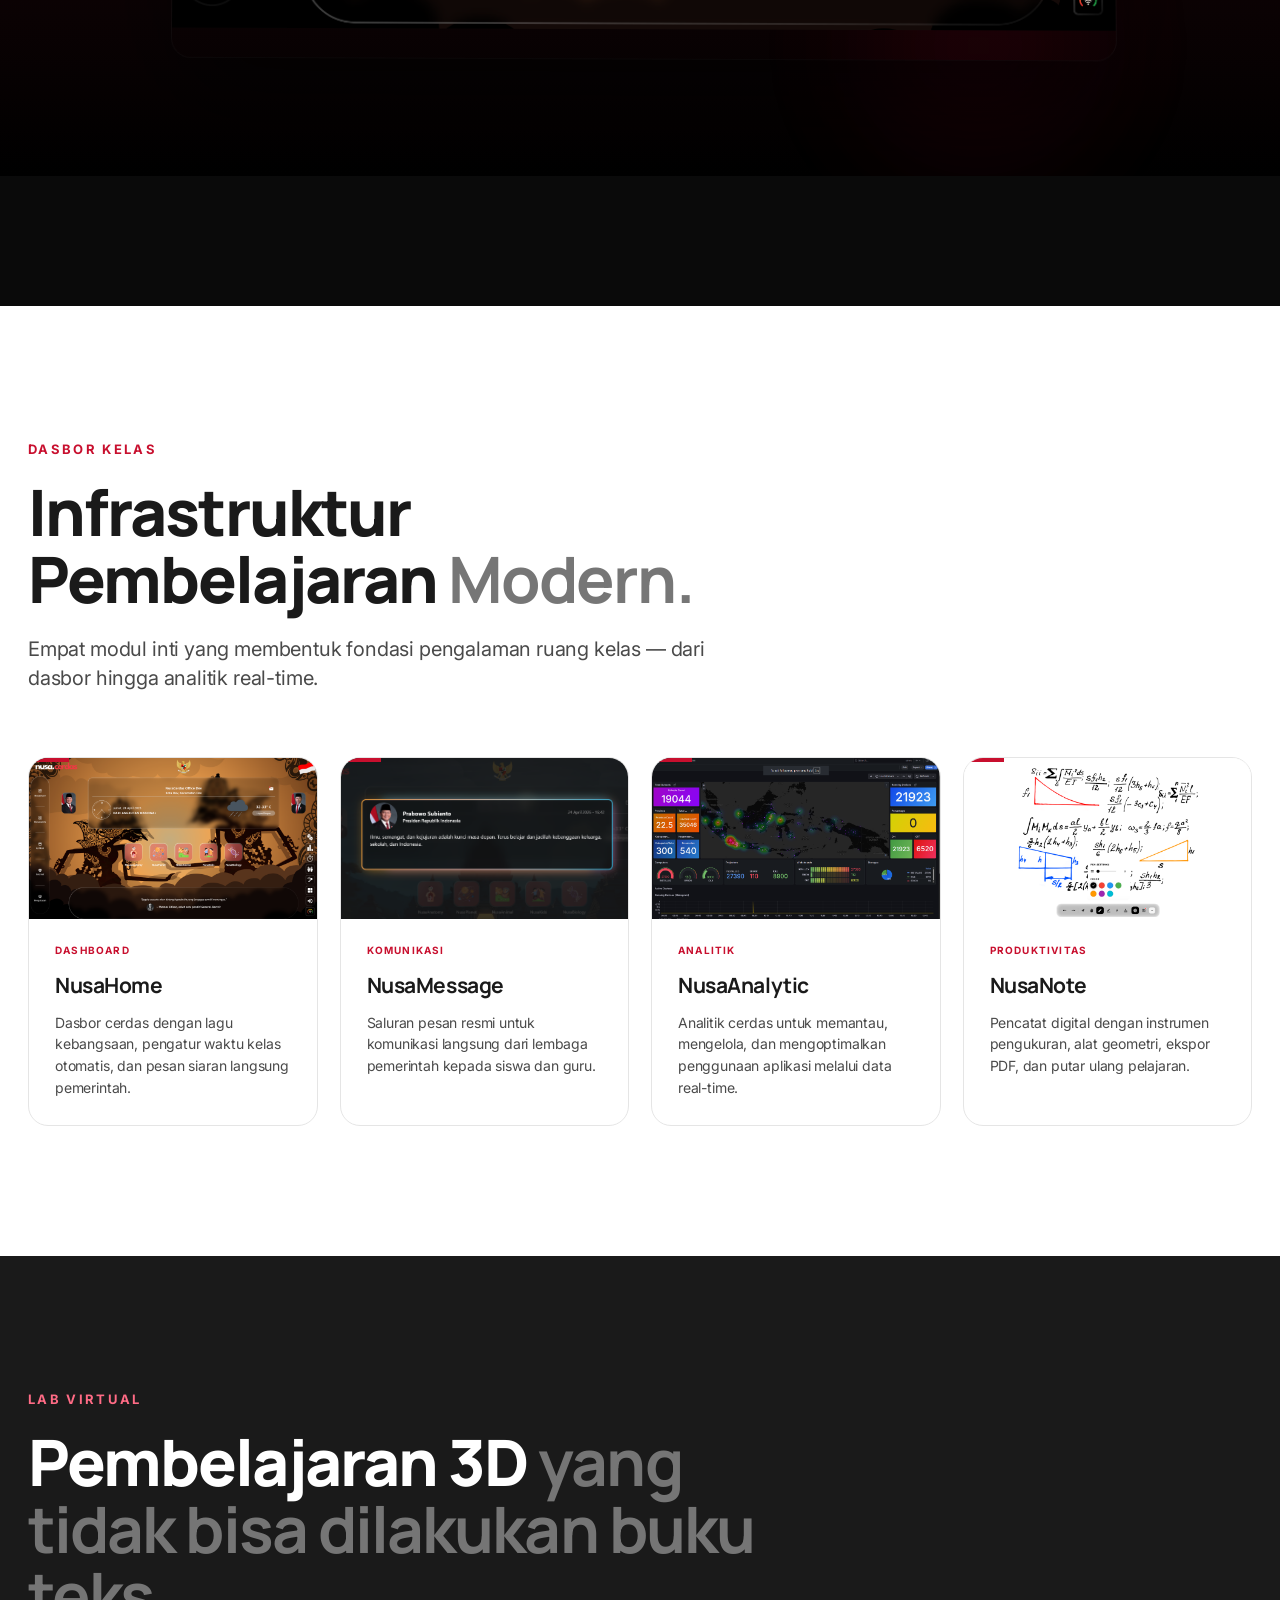
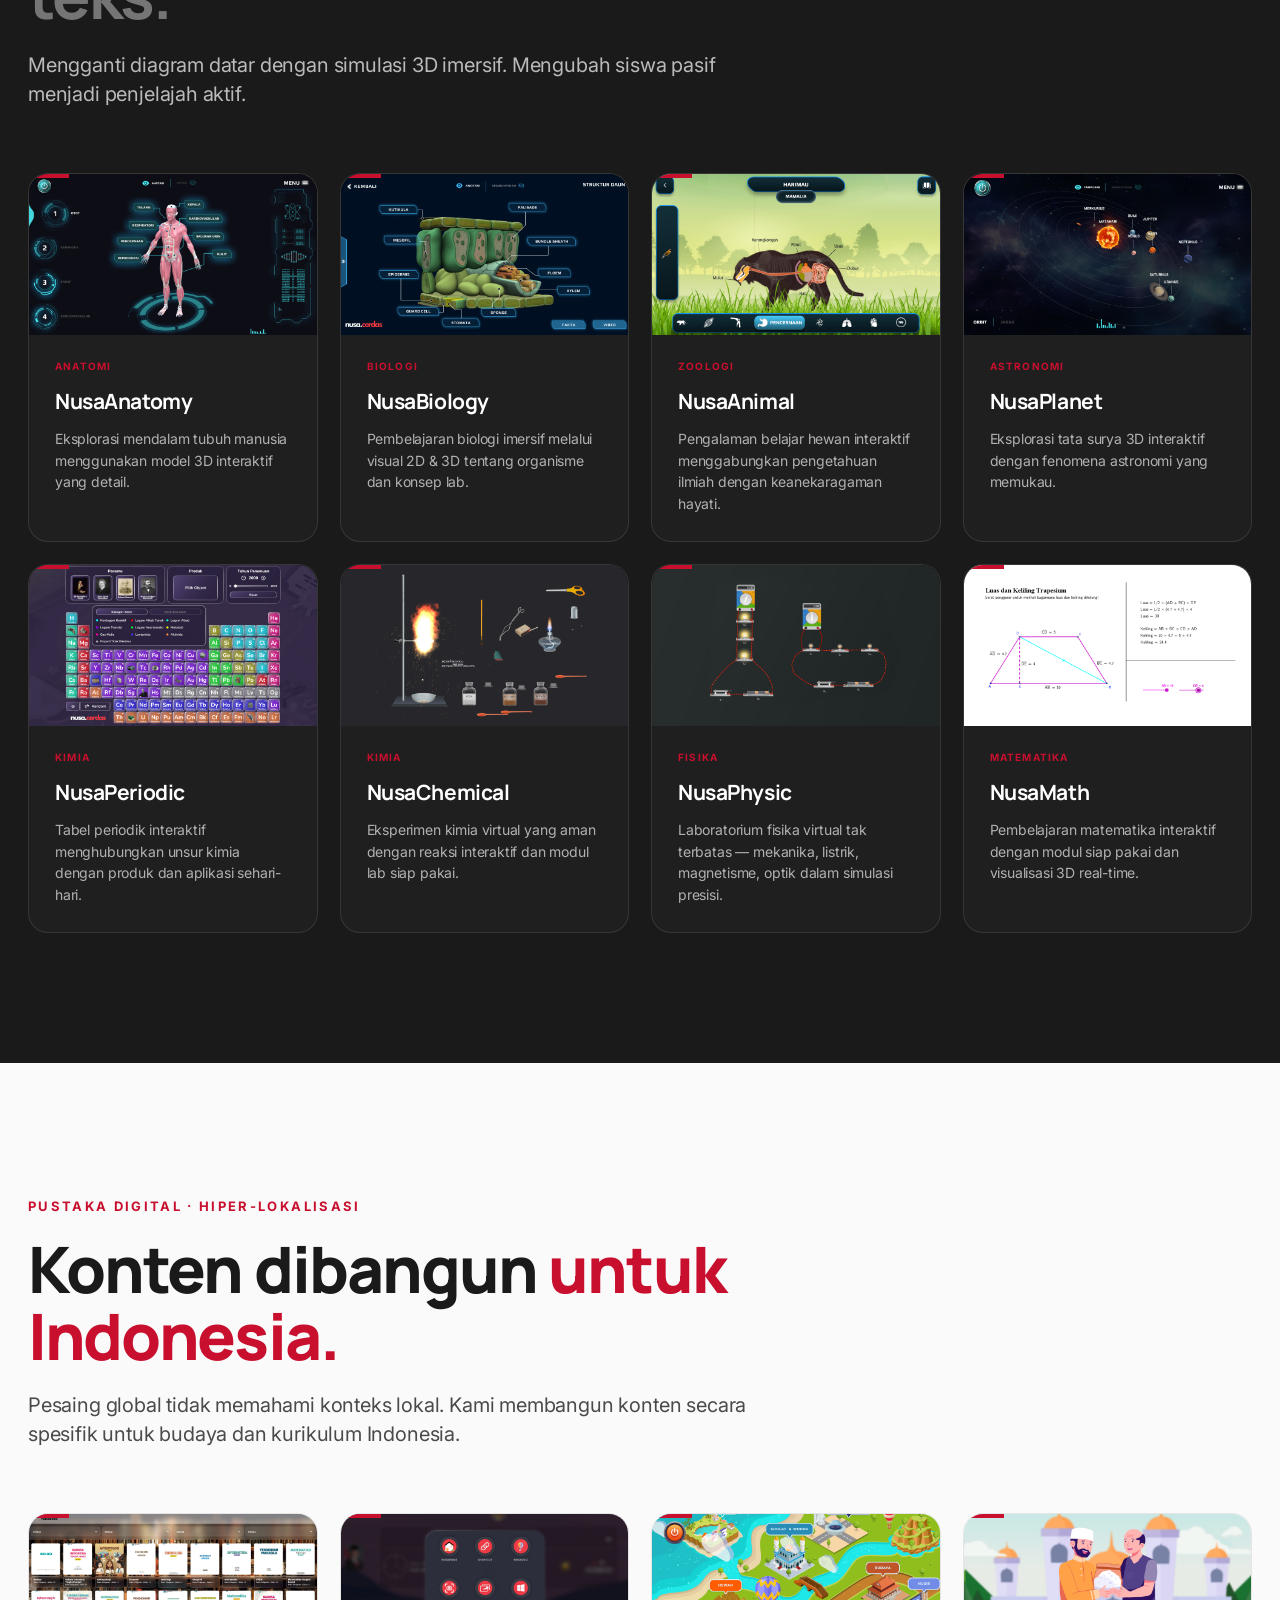
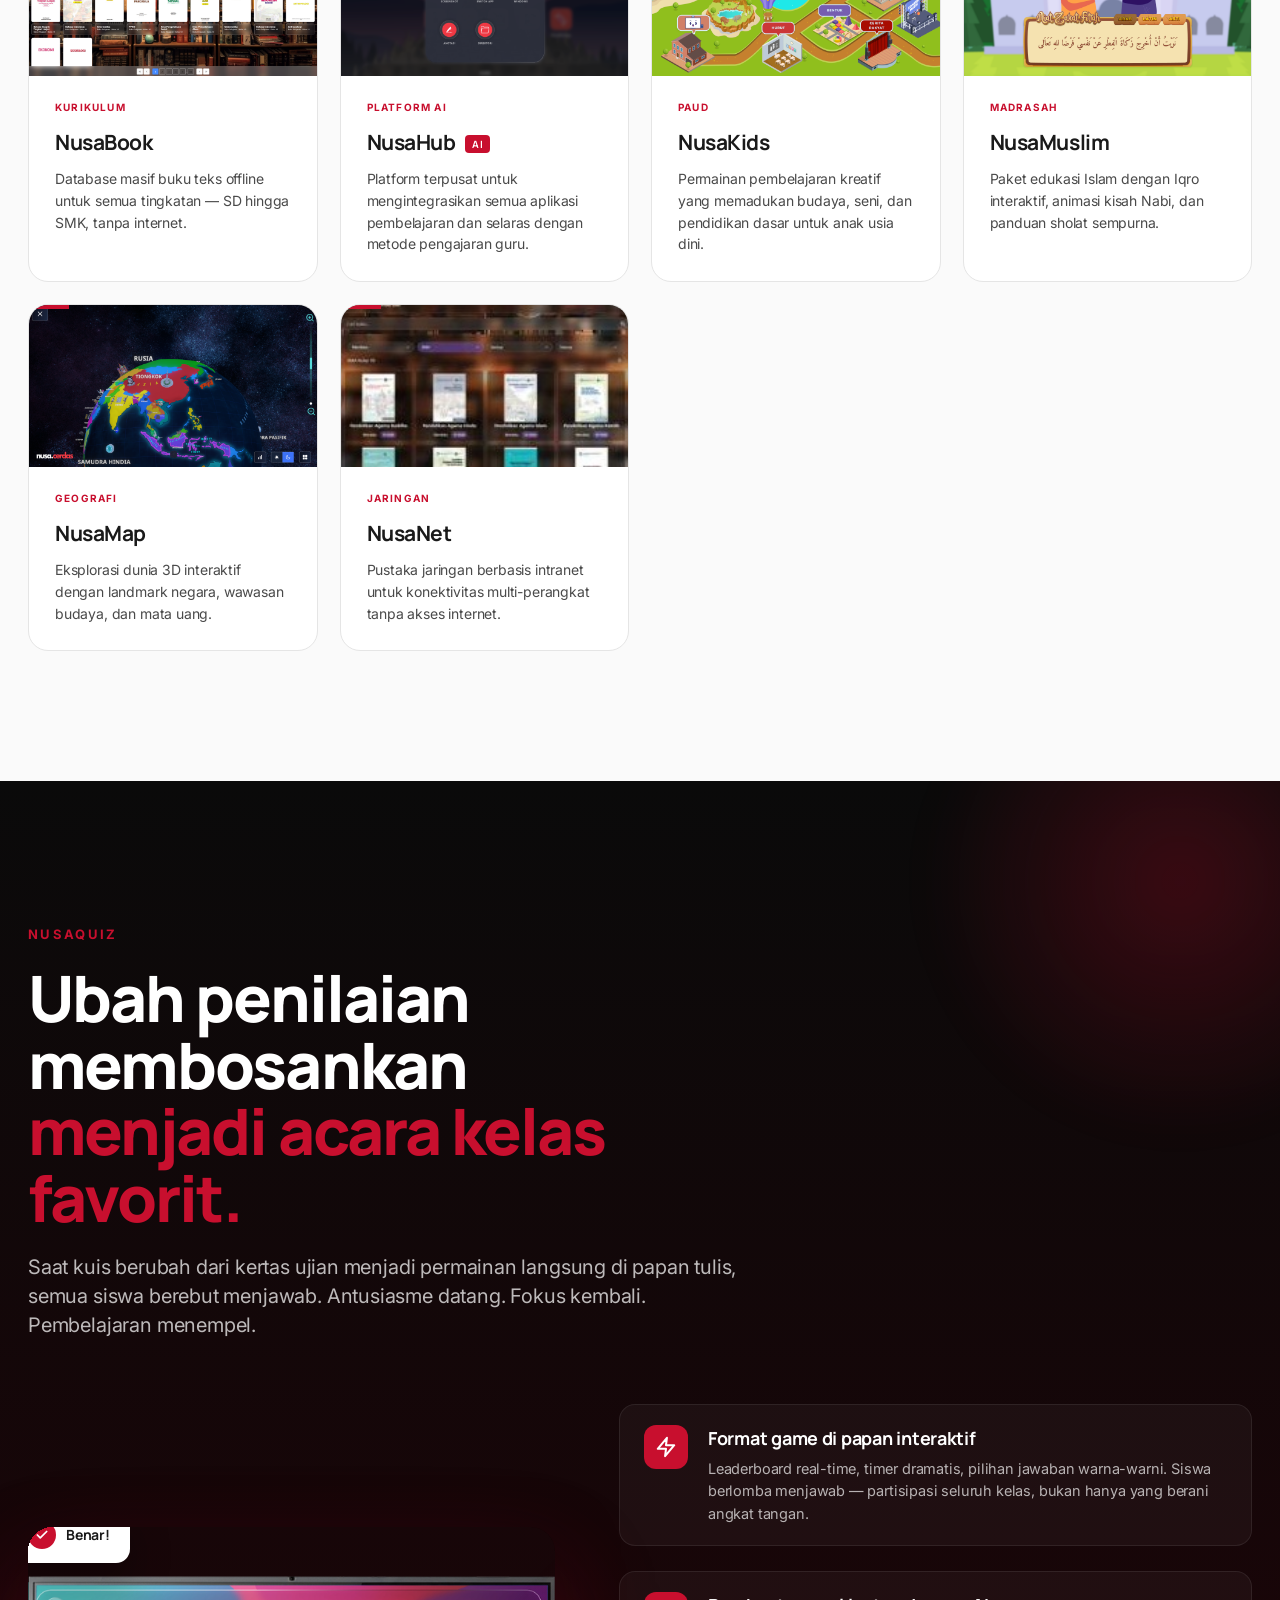
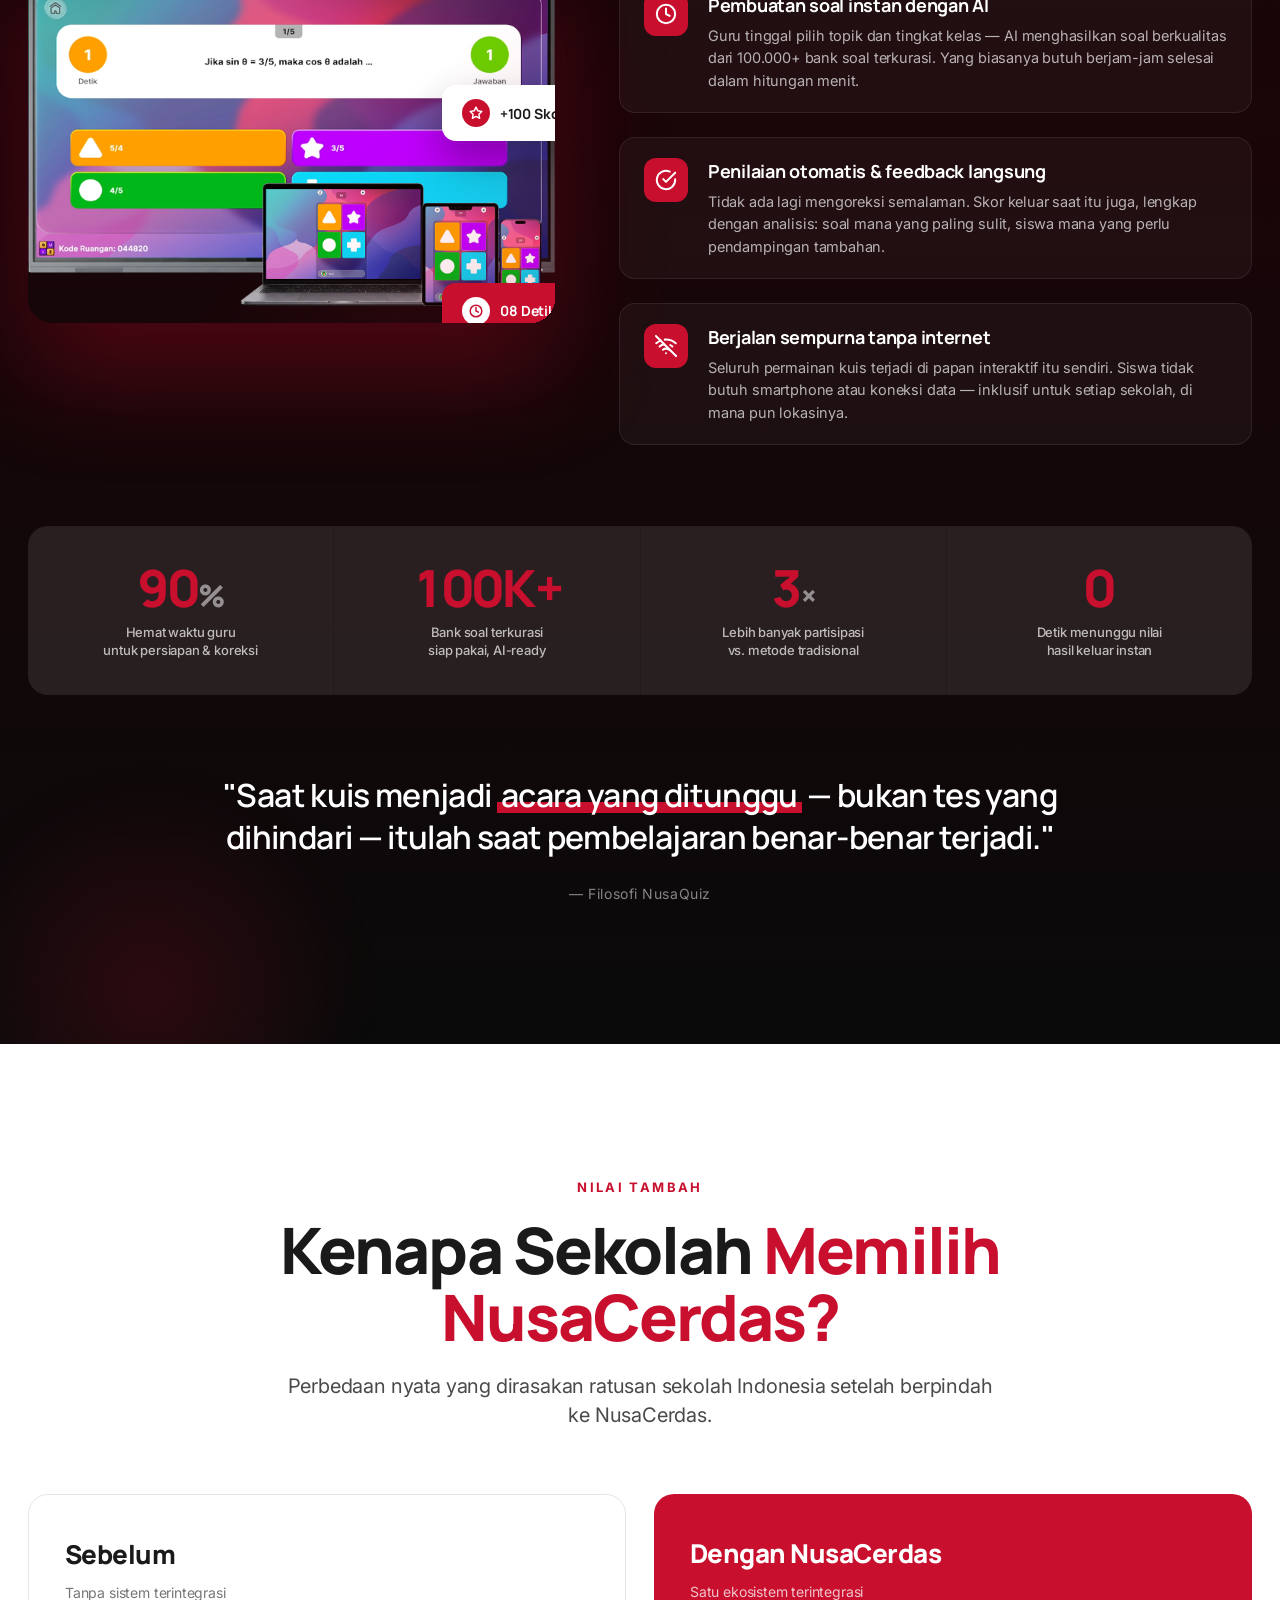
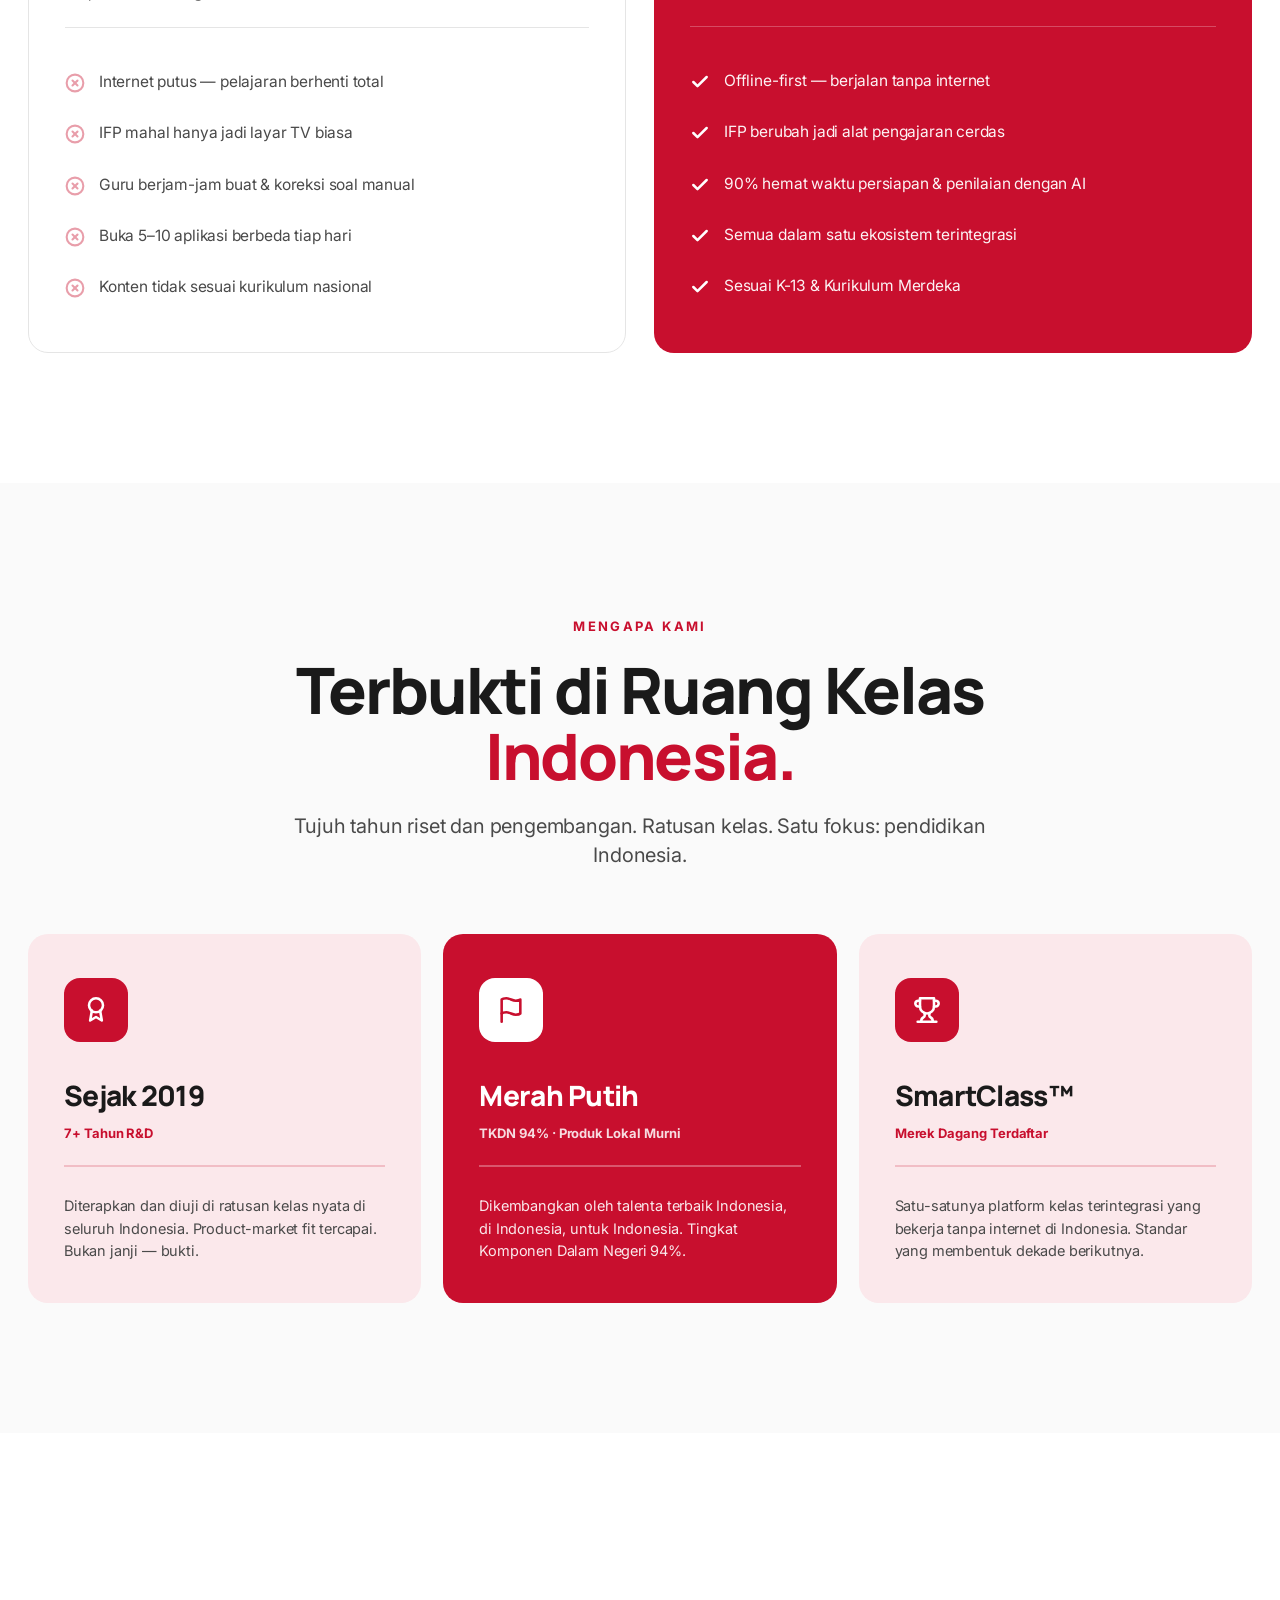
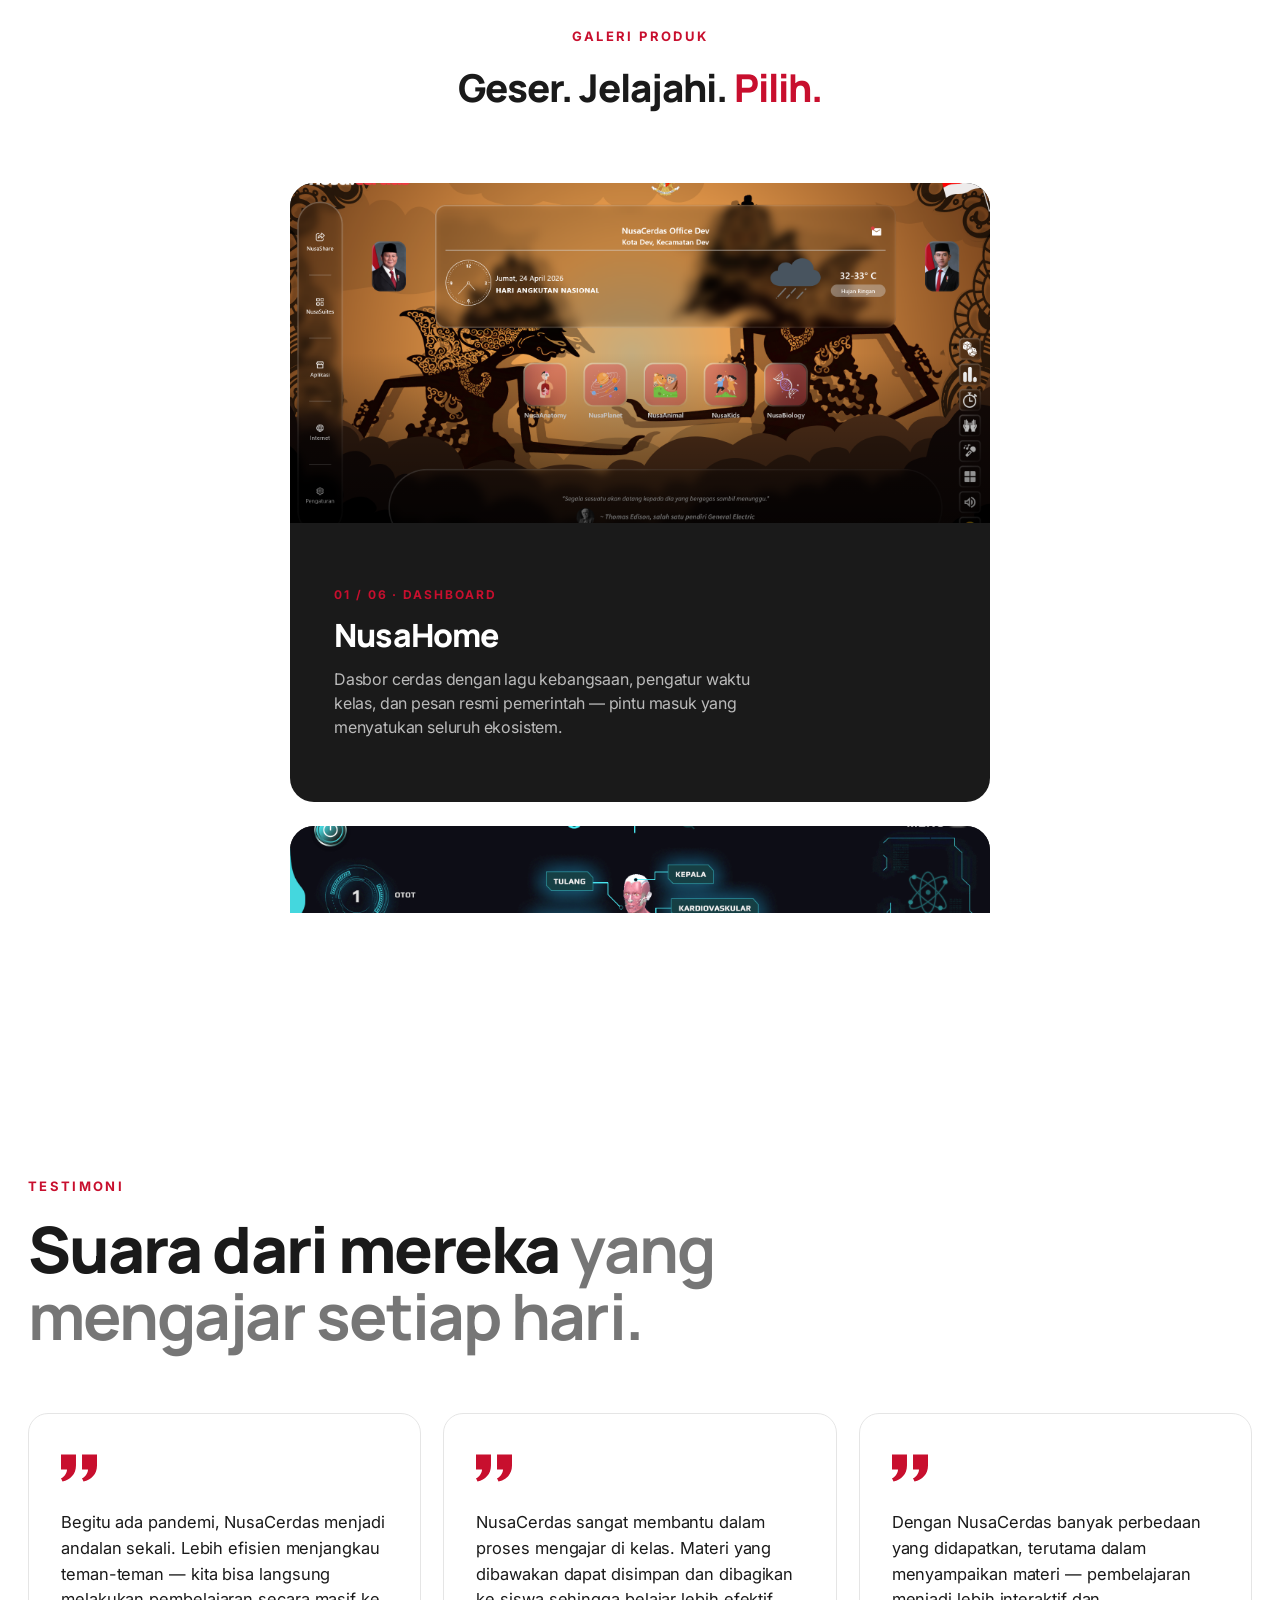
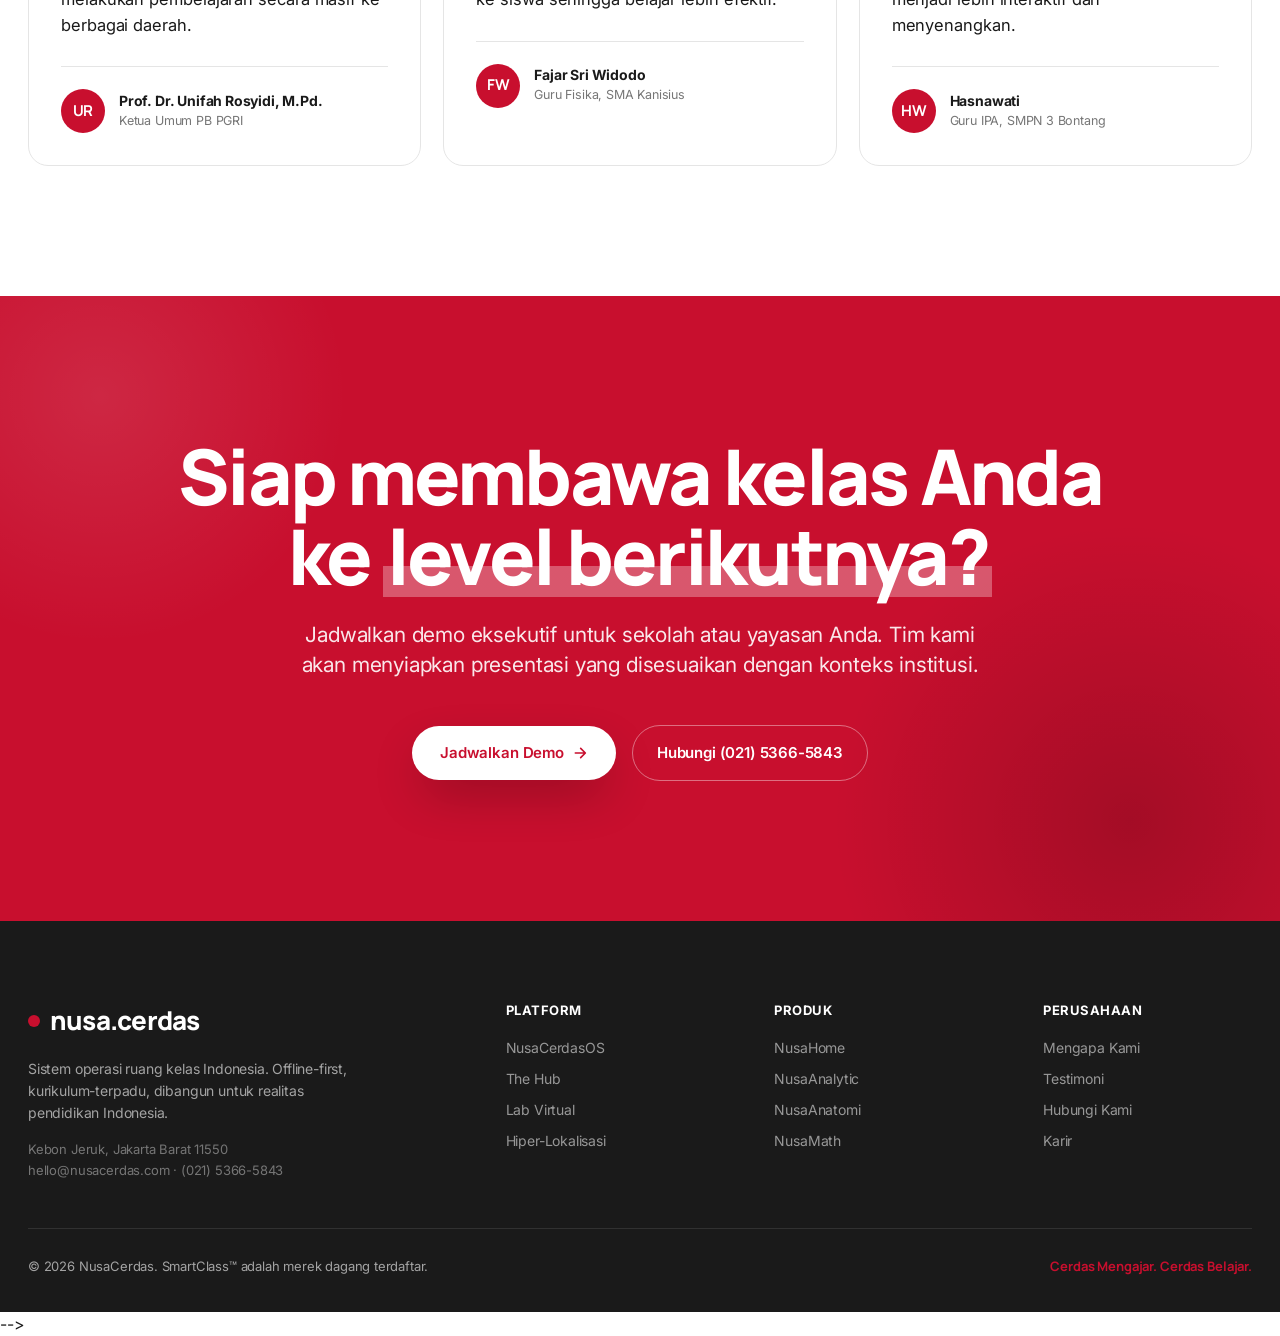
==== commit f4e1e3fb: "Ubah gambar" ====
--- a/index.html
+++ b/index.html
@@ -1,250 +1,4095 @@
 <!DOCTYPE html>
 <html lang="id">
 <head>
-  <meta charset="UTF-8" />
-  <meta name="viewport" content="width=device-width, initial-scale=1.0" />
-  <title>Coming Soon — nusacerdas.id</title>
-  <meta name="description" content="Platform edukasi masa depan untuk Indonesia lebih cerdas. Coming soon!" />
-  <meta property="og:title" content="Coming Soon — nusacerdas.id" />
-  <meta property="og:description" content="Platform edukasi masa depan untuk Indonesia lebih cerdas." />
-  <meta property="og:type" content="website" />
-  <link rel="stylesheet" href="styles.css" />
-  <link rel="stylesheet" href="index.css" />
-  <link rel="icon" type="image/png" href="assets/nusacerdas-logo/logo nusa cerdas hitam.png" />
+<meta charset="UTF-8" />
+<meta name="viewport" content="width=device-width, initial-scale=1.0" />
+<title>NusaCerdas — Cerdas Mengajar. Cerdas Belajar.</title>
+<meta name="description" content="Sistem Operasi Ruang Kelas Indonesia. Infrastruktur perangkat lunak untuk Papan Interaktif. Offline-first. TKDN 94%. Terbukti sejak 2019." />
+
+<link rel="preconnect" href="https://fonts.googleapis.com" />
+<link rel="preconnect" href="https://fonts.gstatic.com" crossorigin />
+<link href="https://fonts.googleapis.com/css2?family=Inter:wght@300;400;500;600;700;800;900&family=Manrope:wght@500;600;700;800&display=swap" rel="stylesheet" />
+
+<style>
+  :root {
+    /* Exact brand red from the deck */
+    --red: #c80f2e;
+    --red-dark: #a00d24;
+    --red-darker: #7a0a1b;
+    --red-soft: #fbe8eb;
+    --red-line: rgba(200, 15, 46, 0.18);
+
+    /* Pure neutrals — Apple-style */
+    --black: #0a0a0a;
+    --ink: #1a1a1a;
+    --gray-900: #2a2a2a;
+    --gray-700: #4a4a4a;
+    --gray-500: #767676;
+    --gray-300: #d0d0d0;
+    --gray-200: #e5e5e5;
+    --gray-100: #f4f4f4;
+    --gray-50:  #fafafa;
+    --white: #ffffff;
+  }
+
+  * { box-sizing: border-box; margin: 0; padding: 0; -webkit-font-smoothing: antialiased; -moz-osx-font-smoothing: grayscale; }
+  html { scroll-behavior: smooth; }
+
+  body {
+    font-family: "Inter", "Manrope", -apple-system, BlinkMacSystemFont, "Helvetica Neue", sans-serif;
+    background: var(--white);
+    color: var(--ink);
+    line-height: 1.5;
+    letter-spacing: -0.011em;
+    overflow-x: hidden;
+  }
+
+  /* Display font for headlines — Manrope reads as bold/confident like Samsung */
+  .display { font-family: "Manrope", "Inter", sans-serif; }
+
+  img { display: block; max-width: 100%; height: auto; }
+  a { color: inherit; text-decoration: none; }
+
+  .container { max-width: 1280px; margin: 0 auto; padding: 0 28px; }
+  .container-narrow { max-width: 1000px; margin: 0 auto; padding: 0 28px; }
+
+  /* ============================================== */
+  /* ============== NAVIGATION =================== */
+  /* ============================================== */
+  nav {
+    position: fixed; top: 0; left: 0; right: 0; z-index: 1000;
+    height: 64px;
+    background: rgba(255, 255, 255, 0);
+    backdrop-filter: saturate(180%) blur(20px);
+    -webkit-backdrop-filter: saturate(180%) blur(20px);
+    border-bottom: 1px solid transparent;
+    transition: background .3s, border-color .3s;
+  }
+  nav.scrolled {
+    background: rgba(255, 255, 255, 0.92);
+    border-bottom-color: rgba(0,0,0,0.06);
+  }
+  .nav-inner {
+    max-width: 1280px;
+    margin: 0 auto;
+    padding: 0 28px;
+    height: 100%;
+    display: flex;
+    align-items: center;
+    justify-content: space-between;
+  }
+  .nav-brand {
+    font-family: "Manrope", sans-serif;
+    font-weight: 800;
+    font-size: 22px;
+    letter-spacing: -0.03em;
+    color: var(--ink);
+    display: flex;
+    align-items: center;
+    gap: 10px;
+  }
+  .nav-brand .dot {
+    width: 10px; height: 10px;
+    background: var(--red);
+    border-radius: 50%;
+    display: inline-block;
+  }
+  .nav-links {
+    display: flex;
+    gap: 40px;
+    align-items: center;
+  }
+  .nav-links a {
+    font-size: 14px;
+    font-weight: 500;
+    color: var(--gray-700);
+    transition: color .2s;
+  }
+  .nav-links a:hover { color: var(--red); }
+  .nav-cta-mini {
+    font-size: 13px;
+    color: var(--white);
+    background: var(--red);
+    padding: 10px 20px;
+    border-radius: 100px;
+    font-weight: 600;
+    transition: all .25s;
+  }
+  .nav-cta-mini:hover { background: var(--red-dark); transform: translateY(-1px); box-shadow: 0 8px 20px -6px rgba(200,15,46,0.4); }
+  @media (max-width: 880px) { .nav-links { display: none; } }
+
+  /* ============================================== */
+  /* ============== HERO ========================== */
+  /* ============================================== */
+  .hero {
+    padding-top: 120px;
+    padding-bottom: 100px;
+    background: var(--white);
+    position: relative;
+    overflow: hidden;
+  }
+  /* Decorative red curve in background — top-right (matches deck slide 1) */
+  .hero::before {
+    content: '';
+    position: absolute;
+    top: -200px;
+    right: -300px;
+    width: 800px;
+    height: 800px;
+    background: radial-gradient(circle, rgba(200,15,46,0.05) 0%, transparent 60%);
+    border-radius: 50%;
+    pointer-events: none;
+  }
+
+  .hero-inner {
+    position: relative;
+    display: grid;
+    grid-template-columns: 1.05fr 1fr;
+    gap: 60px;
+    align-items: center;
+  }
+  @media (max-width: 980px) { .hero-inner { grid-template-columns: 1fr; gap: 50px; text-align: center; } }
+
+  .hero-eyebrow {
+    display: inline-block;
+    font-size: 13px;
+    font-weight: 700;
+    color: var(--red);
+    letter-spacing: 0.18em;
+    text-transform: uppercase;
+    margin-bottom: 24px;
+    padding: 6px 14px;
+    background: var(--red-soft);
+    border-radius: 100px;
+  }
+  .hero h1 {
+    font-family: "Manrope", sans-serif;
+    font-size: clamp(46px, 6.5vw, 92px);
+    line-height: 1;
+    font-weight: 800;
+    letter-spacing: -0.035em;
+    color: var(--ink);
+    margin-bottom: 24px;
+  }
+  .hero h1 .red {
+    color: var(--red);
+    position: relative;
+    display: inline-block;
+  }
+  /* Apple-style underline accent */
+  .hero h1 .red::after {
+    content: '';
+    position: absolute;
+    left: 0; right: 0;
+    bottom: -4px;
+    height: 6px;
+    background: var(--red);
+    border-radius: 3px;
+    opacity: 0.18;
+  }
+  .hero-sub {
+    font-size: clamp(17px, 1.5vw, 21px);
+    line-height: 1.5;
+    color: var(--gray-700);
+    max-width: 540px;
+    margin-bottom: 36px;
+    font-weight: 400;
+  }
+  @media (max-width: 980px) { .hero-sub { margin-left: auto; margin-right: auto; } }
+
+  .hero-cta {
+    display: flex;
+    gap: 16px;
+    flex-wrap: wrap;
+    align-items: center;
+  }
+  @media (max-width: 980px) { .hero-cta { justify-content: center; } }
+
+  .btn-primary {
+    display: inline-flex;
+    align-items: center;
+    gap: 8px;
+    background: var(--red);
+    color: var(--white);
+    font-size: 15px;
+    font-weight: 600;
+    padding: 16px 28px;
+    border-radius: 100px;
+    transition: all .25s;
+    box-shadow: 0 10px 30px -10px rgba(200, 15, 46, 0.5);
+    letter-spacing: -0.01em;
+  }
+  .btn-primary:hover {
+    background: var(--red-dark);
+    transform: translateY(-2px);
+    box-shadow: 0 16px 40px -10px rgba(200, 15, 46, 0.6);
+  }
+  .btn-primary .arrow {
+    transition: transform .25s;
+  }
+  .btn-primary:hover .arrow { transform: translateX(4px); }
+
+  .btn-secondary {
+    display: inline-flex;
+    align-items: center;
+    gap: 8px;
+    color: var(--ink);
+    font-size: 15px;
+    font-weight: 600;
+    padding: 16px 24px;
+    border: 1.5px solid var(--gray-300);
+    background: var(--white);
+    border-radius: 100px;
+    transition: all .2s;
+  }
+  .btn-secondary:hover { border-color: var(--ink); background: var(--ink); color: var(--white); }
+
+  /* Hero visual — large image with red corner accent (Samsung Galaxy-style) */
+  .hero-visual {
+    position: relative;
+    aspect-ratio: 4/5;
+    max-width: 540px;
+    width: 100%;
+    margin-left: auto;
+  }
+  @media (max-width: 980px) { .hero-visual { margin: 0 auto; max-width: 480px; } }
+
+  .hero-visual::before {
+    content: '';
+    position: absolute;
+    inset: -20px -20px auto auto;
+    width: 220px;
+    height: 220px;
+    background: var(--red);
+    border-radius: 28px;
+    z-index: 0;
+  }
+  .hero-visual-img {
+    position: relative;
+    z-index: 2;
+    width: 100%;
+    height: 100%;
+    border-radius: 28px;
+    overflow: hidden;
+    box-shadow: 0 40px 80px -30px rgba(200, 15, 46, 0.35), 0 20px 40px -20px rgba(0,0,0,0.15);
+  }
+  .hero-visual-img img {
+    width: 100%; height: 100%;
+    object-fit: cover;
+    object-position: center 20%;
+    transform: scale(var(--hero-img-scale, 1.06));
+    transition: transform .1s linear;
+  }
+
+  /* Floating stat card on hero visual */
+  .hero-float-card {
+    position: absolute;
+    bottom: -28px;
+    left: -28px;
+    z-index: 3;
+    background: var(--white);
+    border-radius: 18px;
+    padding: 20px 24px;
+    box-shadow: 0 20px 50px -15px rgba(0,0,0,0.2);
+    display: flex;
+    align-items: center;
+    gap: 14px;
+    transform: rotate(-2deg);
+    animation: float-bob 5s ease-in-out infinite;
+  }
+  @keyframes float-bob {
+    0%, 100% { transform: rotate(-2deg) translateY(0); }
+    50% { transform: rotate(-2deg) translateY(-6px); }
+  }
+  .hero-float-icon {
+    width: 44px; height: 44px;
+    background: var(--red);
+    color: var(--white);
+    border-radius: 12px;
+    display: flex; align-items: center; justify-content: center;
+  }
+  .hero-float-label {
+    font-size: 11px;
+    color: var(--gray-500);
+    text-transform: uppercase;
+    letter-spacing: 0.08em;
+    font-weight: 600;
+    margin-bottom: 2px;
+  }
+  .hero-float-value {
+    font-family: "Manrope", sans-serif;
+    font-size: 18px;
+    font-weight: 800;
+    color: var(--ink);
+    letter-spacing: -0.02em;
+  }
+
+  /* ============================================== */
+  /* ============== STAT BAND ===================== */
+  /* ============================================== */
+  .stat-band {
+    background: var(--red);
+    color: var(--white);
+    padding: 72px 0;
+    position: relative;
+    overflow: hidden;
+  }
+  /* Subtle pattern overlay */
+  .stat-band::before {
+    content: '';
+    position: absolute;
+    inset: 0;
+    background:
+      radial-gradient(circle at 10% 50%, rgba(255,255,255,0.08) 0%, transparent 40%),
+      radial-gradient(circle at 90% 50%, rgba(0,0,0,0.15) 0%, transparent 40%);
+    pointer-events: none;
+  }
+  .stat-band-inner {
+    position: relative;
+    display: grid;
+    grid-template-columns: repeat(4, 1fr);
+    gap: 0;
+  }
+  @media (max-width: 760px) { .stat-band-inner { grid-template-columns: repeat(2, 1fr); gap: 40px 0; } }
+  .stat-cell {
+    padding: 0 32px;
+    border-right: 1px solid rgba(255,255,255,0.18);
+    text-align: center;
+  }
+  .stat-cell:last-child { border-right: 0; }
+  @media (max-width: 760px) {
+    .stat-cell:nth-child(2) { border-right: 0; }
+  }
+  .stat-num {
+    font-family: "Manrope", sans-serif;
+    font-size: clamp(48px, 5vw, 72px);
+    font-weight: 800;
+    line-height: 1;
+    letter-spacing: -0.04em;
+    margin-bottom: 12px;
+    font-variant-numeric: tabular-nums;
+  }
+  .stat-num em { font-style: normal; opacity: 0.6; }
+  .stat-label {
+    font-size: 14px;
+    font-weight: 500;
+    opacity: 0.85;
+    letter-spacing: -0.005em;
+    line-height: 1.4;
+  }
+
+  /* ============================================== */
+  /* ============== SECTION SCAFFOLD ============== */
+  /* ============================================== */
+  section { padding: 130px 0; position: relative; }
+  @media (max-width: 760px) { section { padding: 90px 0; } }
+
+  .sec-eyebrow {
+    display: inline-block;
+    font-size: 13px;
+    font-weight: 700;
+    color: var(--red);
+    letter-spacing: 0.18em;
+    text-transform: uppercase;
+    margin-bottom: 20px;
+  }
+  .sec-title {
+    font-family: "Manrope", sans-serif;
+    font-size: clamp(36px, 5vw, 64px);
+    line-height: 1.04;
+    letter-spacing: -0.03em;
+    font-weight: 800;
+    color: var(--ink);
+    margin-bottom: 22px;
+  }
+  .sec-title .gray { color: var(--gray-500); font-weight: 700; }
+  .sec-title .red { color: var(--red); }
+  .sec-lede {
+    font-size: 20px;
+    line-height: 1.45;
+    color: var(--gray-700);
+    max-width: 720px;
+    font-weight: 400;
+  }
+  .sec-lede.center { margin-left: auto; margin-right: auto; text-align: center; }
+  .sec-head { margin-bottom: 64px; max-width: 800px; }
+  .sec-head.center { text-align: center; margin-left: auto; margin-right: auto; }
+
+  /* Dark section variant */
+  .dark-section {
+    background: var(--ink);
+    color: var(--white);
+  }
+  .dark-section .sec-title { color: var(--white); }
+  .dark-section .sec-title .gray { color: rgba(255,255,255,0.4); }
+  .dark-section .sec-lede { color: rgba(255,255,255,0.7); }
+  .dark-section .sec-eyebrow { color: #ff6b85; }
+
+  /* Red section variant */
+  .red-section {
+    background: var(--red);
+    color: var(--white);
+  }
+  .red-section .sec-title { color: var(--white); }
+  .red-section .sec-title .gray { color: rgba(255,255,255,0.55); }
+  .red-section .sec-lede { color: rgba(255,255,255,0.9); }
+  .red-section .sec-eyebrow { color: var(--white); opacity: 0.85; }
+
+  /* ============================================== */
+  /* ============== PROBLEM SECTION =============== */
+  /* ============================================== */
+  /* matches deck slide 2 — red icon circles on white cards with red top bar */
+  .problem-grid {
+    display: grid;
+    grid-template-columns: repeat(2, 1fr);
+    gap: 24px;
+  }
+  @media (max-width: 760px) { .problem-grid { grid-template-columns: 1fr; } }
+  .problem-card {
+    background: var(--white);
+    border: 1.5px solid var(--red-line);
+    border-top: 4px solid var(--red);
+    border-radius: 14px;
+    padding: 36px 36px 32px;
+    display: flex;
+    gap: 24px;
+    align-items: flex-start;
+    transition: all .35s cubic-bezier(.2,.7,.3,1);
+  }
+  .problem-card:hover {
+    border-color: var(--red);
+    transform: translateY(-4px);
+    box-shadow: 0 25px 50px -20px rgba(200, 15, 46, 0.18);
+  }
+  .problem-icon {
+    width: 56px; height: 56px;
+    background: var(--red);
+    color: var(--white);
+    border-radius: 50%;
+    display: flex; align-items: center; justify-content: center;
+    flex-shrink: 0;
+  }
+  .problem-card h3 {
+    font-family: "Manrope", sans-serif;
+    font-size: 21px;
+    font-weight: 700;
+    line-height: 1.25;
+    letter-spacing: -0.018em;
+    color: var(--ink);
+    margin-bottom: 10px;
+  }
+  .problem-card p {
+    font-size: 15px;
+    line-height: 1.55;
+    color: var(--gray-700);
+  }
+
+  /* ============================================== */
+  /* ============== SOLUTION (red bg) ============= */
+  /* ============================================== */
+  /* matches deck slide 3 — white cards on red bg with red icons */
+  .solution {
+    background: var(--red);
+    color: var(--white);
+    overflow: hidden;
+    position: relative;
+  }
+  .solution::before {
+    content: '';
+    position: absolute;
+    top: -100px;
+    right: -200px;
+    width: 600px;
+    height: 600px;
+    background: radial-gradient(circle, rgba(255,255,255,0.06) 0%, transparent 70%);
+    border-radius: 50%;
+    pointer-events: none;
+  }
+  .solution::after {
+    content: '';
+    position: absolute;
+    bottom: -200px;
+    left: -200px;
+    width: 600px;
+    height: 600px;
+    background: radial-gradient(circle, rgba(0,0,0,0.08) 0%, transparent 70%);
+    border-radius: 50%;
+    pointer-events: none;
+  }
+  .solution .container { position: relative; z-index: 2; }
+
+  .solution-grid {
+    display: grid;
+    grid-template-columns: repeat(4, 1fr);
+    gap: 20px;
+  }
+  @media (max-width: 980px) { .solution-grid { grid-template-columns: repeat(2, 1fr); } }
+  @media (max-width: 540px) { .solution-grid { grid-template-columns: 1fr; } }
+
+  .solution-card {
+    background: var(--white);
+    color: var(--ink);
+    border-radius: 16px;
+    padding: 36px 28px 32px;
+    min-height: 280px;
+    display: flex;
+    flex-direction: column;
+    transition: transform .35s cubic-bezier(.2,.7,.3,1), box-shadow .35s;
+  }
+  .solution-card:hover {
+    transform: translateY(-6px);
+    box-shadow: 0 30px 60px -20px rgba(0,0,0,0.3);
+  }
+  .solution-icon {
+    width: 52px; height: 52px;
+    background: var(--red);
+    color: var(--white);
+    border-radius: 50%;
+    display: flex; align-items: center; justify-content: center;
+    margin-bottom: 24px;
+  }
+  .solution-card h4 {
+    font-family: "Manrope", sans-serif;
+    font-size: 22px;
+    font-weight: 700;
+    letter-spacing: -0.02em;
+    margin-bottom: 14px;
+    color: var(--ink);
+  }
+  .solution-card p {
+    font-size: 14.5px;
+    line-height: 1.55;
+    color: var(--gray-700);
+    margin-top: auto;
+  }
+
+  /* ============================================== */
+  /* ============== PINNED PLATFORM SHOWCASE ====== */
+  /* ============================================== */
+  .pinned-narrative {
+    position: relative;
+    height: 300vh;
+    background: var(--white);
+  }
+  .pinned-stage {
+    position: sticky;
+    top: 0;
+    height: 100vh;
+    display: flex;
+    align-items: center;
+    overflow: hidden;
+    background: var(--ink);
+    color: var(--white);
+  }
+  .pinned-bg {
+    position: absolute;
+    inset: 0;
+    background: radial-gradient(circle at var(--bg-x, 30%) var(--bg-y, 50%), rgba(200,15,46,0.25) 0%, transparent 50%);
+    pointer-events: none;
+    transition: background-position 1s;
+  }
+  .pinned-inner {
+    max-width: 1280px;
+    margin: 0 auto;
+    padding: 0 28px;
+    width: 100%;
+    display: grid;
+    grid-template-columns: 1fr 1fr;
+    gap: 80px;
+    align-items: center;
+    position: relative;
+    z-index: 2;
+  }
+  @media (max-width: 880px) {
+    .pinned-inner { grid-template-columns: 1fr; gap: 40px; }
+    .pinned-narrative { height: 320vh; }
+  }
+  .pinned-text-stack {
+    position: relative;
+    height: 420px;
+  }
+  .pinned-text-slide {
+    position: absolute;
+    inset: 0;
+    opacity: 0;
+    transform: translateY(40px);
+    transition: opacity .7s cubic-bezier(.2,.7,.3,1), transform .7s cubic-bezier(.2,.7,.3,1);
+    pointer-events: none;
+  }
+  .pinned-text-slide.active {
+    opacity: 1;
+    transform: translateY(0);
+    pointer-events: auto;
+  }
+  .pinned-text-slide .step {
+    font-size: 12px;
+    color: var(--red);
+    background: rgba(255,255,255,0.1);
+    padding: 6px 14px;
+    border-radius: 100px;
+    display: inline-block;
+    letter-spacing: 0.12em;
+    margin-bottom: 22px;
+    font-weight: 700;
+  }
+  .pinned-text-slide h3 {
+    font-family: "Manrope", sans-serif;
+    font-size: clamp(32px, 4.2vw, 56px);
+    line-height: 1.05;
+    letter-spacing: -0.03em;
+    font-weight: 800;
+    color: var(--white);
+    margin-bottom: 22px;
+  }
+  .pinned-text-slide h3 .accent {
+    color: var(--white);
+    background: linear-gradient(180deg, transparent 60%, var(--red) 60%, var(--red) 90%, transparent 90%);
+  }
+  .pinned-text-slide p {
+    font-size: 19px;
+    line-height: 1.5;
+    color: rgba(255,255,255,0.78);
+    max-width: 480px;
+  }
+  .pinned-progress {
+    display: flex;
+    gap: 8px;
+    margin-top: 36px;
+  }
+  .pinned-progress .dot {
+    width: 32px;
+    height: 4px;
+    background: rgba(255,255,255,0.2);
+    border-radius: 2px;
+    transition: background .4s, width .4s;
+  }
+  .pinned-progress .dot.active {
+    background: var(--red);
+    width: 56px;
+  }
+  .pinned-image-stack {
+    position: relative;
+    aspect-ratio: 4/3;
+    border-radius: 24px;
+    overflow: hidden;
+    box-shadow: 0 50px 100px rgba(0,0,0,0.5);
+  }
+  .pinned-image-stack::before {
+    content: '';
+    position: absolute;
+    inset: -3px;
+    background: linear-gradient(135deg, var(--red), transparent 50%);
+    border-radius: 26px;
+    z-index: 0;
+  }
+  .pinned-image-stack img {
+    position: absolute;
+    inset: 0;
+    width: 100%;
+    height: 100%;
+    object-fit: cover;
+    opacity: 0;
+    transform: scale(1.08);
+    transition: opacity .8s cubic-bezier(.2,.7,.3,1), transform 1.2s cubic-bezier(.2,.7,.3,1);
+    border-radius: 22px;
+    z-index: 1;
+  }
+  .pinned-image-stack img.active {
+    opacity: 1;
+    transform: scale(1);
+  }
+
+  /* ============================================== */
+  /* ============== MARQUEE ====================== */
+  /* ============================================== */
+  .marquee {
+    overflow: hidden;
+    background: var(--white);
+    border-top: 1px solid var(--gray-200);
+    border-bottom: 1px solid var(--gray-200);
+    padding: 28px 0;
+    white-space: nowrap;
+  }
+  .marquee-track {
+    display: inline-flex;
+    gap: 56px;
+    align-items: center;
+    animation: marquee-scroll 38s linear infinite;
+    will-change: transform;
+  }
+  .marquee-item {
+    font-family: "Manrope", sans-serif;
+    font-size: 24px;
+    font-weight: 700;
+    letter-spacing: -0.02em;
+    color: var(--ink);
+    display: inline-flex;
+    align-items: center;
+    gap: 56px;
+  }
+  .marquee-item::after {
+    content: '';
+    width: 8px; height: 8px;
+    background: var(--red);
+    border-radius: 50%;
+    flex-shrink: 0;
+  }
+  @keyframes marquee-scroll {
+    from { transform: translateX(0); }
+    to { transform: translateX(-50%); }
+  }
+  .marquee:hover .marquee-track { animation-play-state: paused; }
+
+  /* ============================================== */
+  /* ============== PRODUCT GRID ================== */
+  /* ============================================== */
+  .product-grid {
+    display: grid;
+    grid-template-columns: repeat(4, 1fr);
+    gap: 22px;
+  }
+  @media (max-width: 980px) { .product-grid { grid-template-columns: repeat(2, 1fr); } }
+  @media (max-width: 540px) { .product-grid { grid-template-columns: 1fr; } }
+
+  .product-card {
+    background: var(--white);
+    border: 1.5px solid var(--gray-200);
+    border-radius: 20px;
+    overflow: hidden;
+    transition: transform .4s cubic-bezier(.16,1,.3,1), box-shadow .4s, border-color .4s;
+    display: flex;
+    flex-direction: column;
+  }
+  .product-card:hover {
+    transform: translateY(-8px);
+    box-shadow: 0 30px 60px -20px rgba(0,0,0,0.18);
+    border-color: var(--red-line);
+  }
+  .dark-section .product-card {
+    background: #1f1f1f;
+    border-color: rgba(255,255,255,0.1);
+  }
+  .dark-section .product-card:hover {
+    border-color: var(--red);
+    box-shadow: 0 30px 60px -20px rgba(200,15,46,0.3);
+  }
+
+  .product-img-wrap {
+    aspect-ratio: 16/9;
+    overflow: hidden;
+    background: var(--gray-100);
+    position: relative;
+    line-height: 0;
+  }
+  .dark-section .product-img-wrap { background: var(--black); }
+
+  .product-img-wrap::after {
+    content: '';
+    position: absolute;
+    top: 0; left: 0;
+    width: 40px; height: 4px;
+    background: var(--red);
+    z-index: 2;
+  }
+  .product-img-wrap img {
+    width: 100%; height: 100%;
+    object-fit: cover;
+    transform: scale(1.01);
+    transition: transform 1.2s cubic-bezier(.16,1,.3,1);
+  }
+  .product-card:hover .product-img-wrap img { transform: scale(1.07); }
+
+  .product-info {
+    padding: 24px 26px 26px;
+    flex-grow: 1;
+    display: flex;
+    flex-direction: column;
+  }
+  .product-tag {
+    display: inline-block;
+    font-size: 10px;
+    font-weight: 700;
+    color: var(--red);
+    margin-bottom: 12px;
+    letter-spacing: 0.12em;
+    text-transform: uppercase;
+  }
+  .product-info h4 {
+    font-family: "Manrope", sans-serif;
+    font-size: 21px;
+    font-weight: 700;
+    letter-spacing: -0.02em;
+    margin-bottom: 10px;
+    color: var(--ink);
+  }
+  .dark-section .product-info h4 { color: var(--white); }
+  .product-info p {
+    font-size: 14px;
+    line-height: 1.55;
+    color: var(--gray-700);
+  }
+  .dark-section .product-info p { color: rgba(255,255,255,0.65); }
+
+  /* ============================================== */
+  /* ============== COMPARISON (Before/After) ===== */
+  /* ============================================== */
+  /* matches deck slide 5 */
+  .comparison-grid {
+    display: grid;
+    grid-template-columns: 1fr 1fr;
+    gap: 28px;
+  }
+  @media (max-width: 760px) { .comparison-grid { grid-template-columns: 1fr; } }
+
+  .compare-card {
+    background: var(--white);
+    border: 1.5px solid var(--gray-200);
+    border-radius: 20px;
+    padding: 40px 36px;
+  }
+  .compare-card.after {
+    background: var(--red);
+    color: var(--white);
+    border: none;
+  }
+  .compare-card h3 {
+    font-family: "Manrope", sans-serif;
+    font-size: 26px;
+    font-weight: 800;
+    margin-bottom: 8px;
+    letter-spacing: -0.02em;
+  }
+  .compare-card .compare-sub {
+    font-size: 14px;
+    color: var(--gray-500);
+    margin-bottom: 28px;
+    padding-bottom: 24px;
+    border-bottom: 1px solid var(--gray-200);
+  }
+  .compare-card.after .compare-sub { color: rgba(255,255,255,0.75); border-color: rgba(255,255,255,0.25); }
+  .compare-card ul { list-style: none; }
+  .compare-card li {
+    padding: 14px 0;
+    display: flex;
+    align-items: flex-start;
+    gap: 14px;
+    font-size: 15.5px;
+    line-height: 1.5;
+    color: var(--gray-700);
+  }
+  .compare-card.after li { color: rgba(255,255,255,0.95); }
+  .compare-card li svg { flex-shrink: 0; margin-top: 3px; }
+
+  /* ============================================== */
+  /* ============== TRUST SECTION ================ */
+  /* ============================================== */
+  /* deck slide 6 — three trust pillar cards */
+  .trust-grid {
+    display: grid;
+    grid-template-columns: repeat(3, 1fr);
+    gap: 22px;
+  }
+  @media (max-width: 880px) { .trust-grid { grid-template-columns: 1fr; } }
+
+  .trust-card {
+    padding: 44px 36px 40px;
+    border-radius: 20px;
+    background: var(--red-soft);
+    position: relative;
+    overflow: hidden;
+    transition: transform .35s, box-shadow .35s;
+  }
+  .trust-card.featured {
+    background: var(--red);
+    color: var(--white);
+  }
+  .trust-card:hover {
+    transform: translateY(-4px);
+    box-shadow: 0 20px 50px -15px rgba(0,0,0,0.15);
+  }
+  .trust-icon {
+    width: 64px; height: 64px;
+    background: var(--red);
+    color: var(--white);
+    border-radius: 16px;
+    display: flex; align-items: center; justify-content: center;
+    margin-bottom: 32px;
+  }
+  .trust-card.featured .trust-icon {
+    background: var(--white);
+    color: var(--red);
+  }
+  .trust-card h4 {
+    font-family: "Manrope", sans-serif;
+    font-size: 28px;
+    font-weight: 800;
+    letter-spacing: -0.025em;
+    margin-bottom: 8px;
+    color: var(--ink);
+  }
+  .trust-card.featured h4 { color: var(--white); }
+  .trust-tag {
+    font-size: 13px;
+    font-weight: 700;
+    color: var(--red);
+    margin-bottom: 28px;
+    padding-bottom: 22px;
+    border-bottom: 2px solid rgba(200,15,46,0.2);
+    letter-spacing: -0.005em;
+  }
+  .trust-card.featured .trust-tag { color: rgba(255,255,255,0.85); border-bottom-color: rgba(255,255,255,0.3); }
+  .trust-card p {
+    font-size: 14.5px;
+    line-height: 1.55;
+    color: var(--gray-700);
+  }
+  .trust-card.featured p { color: rgba(255,255,255,0.9); }
+
+  /* ============================================== */
+  /* ============== TESTIMONIALS ================= */
+  /* ============================================== */
+  .quote-grid {
+    display: grid;
+    grid-template-columns: repeat(3, 1fr);
+    gap: 22px;
+  }
+  @media (max-width: 880px) { .quote-grid { grid-template-columns: 1fr; } }
+
+  .quote-card {
+    background: var(--white);
+    border: 1.5px solid var(--gray-200);
+    border-radius: 20px;
+    padding: 36px 32px 32px;
+    transition: all .35s;
+    position: relative;
+  }
+  .quote-card:hover {
+    border-color: var(--red);
+    transform: translateY(-4px);
+    box-shadow: 0 20px 50px -15px rgba(200,15,46,0.15);
+  }
+  .quote-mark-svg {
+    color: var(--red);
+    margin-bottom: 18px;
+  }
+  .quote-card p {
+    font-size: 16.5px;
+    line-height: 1.55;
+    color: var(--ink);
+    margin-bottom: 28px;
+    font-weight: 400;
+    letter-spacing: -0.005em;
+  }
+  .quote-attr {
+    display: flex;
+    align-items: center;
+    gap: 14px;
+    padding-top: 22px;
+    border-top: 1px solid var(--gray-200);
+  }
+  .quote-avatar {
+    width: 44px; height: 44px;
+    background: var(--red);
+    color: var(--white);
+    border-radius: 50%;
+    display: flex; align-items: center; justify-content: center;
+    font-family: "Manrope", sans-serif;
+    font-weight: 700;
+    font-size: 15px;
+    flex-shrink: 0;
+  }
+  .quote-attr .name {
+    font-size: 14px;
+    font-weight: 700;
+    color: var(--ink);
+    line-height: 1.3;
+  }
+  .quote-attr .role {
+    font-size: 12.5px;
+    color: var(--gray-500);
+    margin-top: 2px;
+  }
+
+  /* ============================================== */
+  /* ============== CTA ========================== */
+  /* ============================================== */
+  .cta {
+    background: var(--red);
+    color: var(--white);
+    text-align: center;
+    padding: 140px 0;
+    overflow: hidden;
+    position: relative;
+  }
+  .cta::before, .cta::after {
+    content: '';
+    position: absolute;
+    border-radius: 50%;
+    pointer-events: none;
+  }
+  .cta::before {
+    top: -150px; left: -150px;
+    width: 500px; height: 500px;
+    background: radial-gradient(circle, rgba(255,255,255,0.1), transparent 70%);
+  }
+  .cta::after {
+    bottom: -200px; right: -150px;
+    width: 600px; height: 600px;
+    background: radial-gradient(circle, rgba(0,0,0,0.18), transparent 70%);
+  }
+  .cta .container { position: relative; z-index: 1; }
+  .cta h2 {
+    font-family: "Manrope", sans-serif;
+    font-size: clamp(40px, 6vw, 84px);
+    line-height: 1.04;
+    font-weight: 800;
+    letter-spacing: -0.035em;
+    margin-bottom: 24px;
+  }
+  .cta h2 .white-underline {
+    background: linear-gradient(180deg, transparent 60%, rgba(255,255,255,0.3) 60%, rgba(255,255,255,0.3) 90%, transparent 90%);
+    padding: 0 4px;
+  }
+  .cta p {
+    font-size: 21px;
+    color: rgba(255,255,255,0.9);
+    max-width: 680px;
+    margin: 0 auto 44px;
+    line-height: 1.45;
+  }
+  .cta-row {
+    display: flex;
+    gap: 16px;
+    justify-content: center;
+    flex-wrap: wrap;
+    align-items: center;
+  }
+  .cta .btn-primary {
+    background: var(--white);
+    color: var(--red);
+    box-shadow: 0 20px 50px -10px rgba(0,0,0,0.3);
+  }
+  .cta .btn-primary:hover { background: var(--ink); color: var(--white); }
+  .cta .btn-secondary {
+    background: transparent;
+    color: var(--white);
+    border-color: rgba(255,255,255,0.4);
+  }
+  .cta .btn-secondary:hover { background: var(--white); color: var(--red); border-color: var(--white); }
+
+  /* ============================================== */
+  /* ============== FOOTER ======================= */
+  /* ============================================== */
+  footer {
+    background: var(--ink);
+    color: rgba(255,255,255,0.6);
+    padding: 80px 0 36px;
+    font-size: 14px;
+  }
+  .footer-grid {
+    display: grid;
+    grid-template-columns: 2fr 1fr 1fr 1fr;
+    gap: 60px;
+    padding-bottom: 48px;
+    border-bottom: 1px solid rgba(255,255,255,0.1);
+  }
+  @media (max-width: 760px) { .footer-grid { grid-template-columns: 1fr 1fr; gap: 36px; } }
+  .footer-brand {
+    font-family: "Manrope", sans-serif;
+    font-size: 26px;
+    font-weight: 800;
+    letter-spacing: -0.03em;
+    color: var(--white);
+    margin-bottom: 18px;
+    display: flex; align-items: center; gap: 10px;
+  }
+  .footer-brand .dot {
+    width: 12px; height: 12px;
+    background: var(--red);
+    border-radius: 50%;
+  }
+  footer p { line-height: 1.55; }
+  footer h5 {
+    color: var(--white);
+    font-size: 13px;
+    font-weight: 700;
+    margin-bottom: 16px;
+    letter-spacing: 0.04em;
+    text-transform: uppercase;
+  }
+  footer ul { list-style: none; }
+  footer ul li { margin-bottom: 10px; }
+  footer ul a {
+    color: rgba(255,255,255,0.55);
+    transition: color .2s;
+  }
+  footer ul a:hover { color: var(--red); }
+  .footer-bottom {
+    padding-top: 28px;
+    display: flex;
+    justify-content: space-between;
+    align-items: center;
+    flex-wrap: wrap;
+    gap: 16px;
+    font-size: 13px;
+  }
+  .footer-tagline {
+    color: var(--red);
+    font-weight: 700;
+    font-family: "Manrope", sans-serif;
+    letter-spacing: -0.01em;
+  }
+
+
+  /* === Solution cards staggered entrance (Apple-style) === */
+  /* Cards start hidden, animated by JS via .reveal sequence */
+  .solution-card {
+    opacity: 0;
+    transform: translateY(48px) scale(0.96);
+    transition:
+      opacity 0.9s cubic-bezier(.16,1,.3,1),
+      transform 0.9s cubic-bezier(.16,1,.3,1),
+      box-shadow .35s;
+  }
+  .solution-card.card-in {
+    opacity: 1;
+    transform: translateY(0) scale(1);
+  }
+  /* Icon pops in slightly after the card lands */
+  .solution-card .solution-icon {
+    opacity: 0;
+    transform: scale(0.5) rotate(-12deg);
+    transition:
+      opacity 0.6s cubic-bezier(.34,1.56,.64,1),
+      transform 0.6s cubic-bezier(.34,1.56,.64,1);
+  }
+  .solution-card.card-in .solution-icon {
+    opacity: 1;
+    transform: scale(1) rotate(0);
+  }
+  /* Hover state preserved */
+  .solution-card.card-in:hover {
+    transform: translateY(-6px) scale(1);
+  }
+
+
+
+  /* ============================================== */
+  /* ====== FEATURE A: CINEMATIC SCENES =========== */
+  /* ============================================== */
+  /* All animations use only transform & opacity (GPU layer promotion) */
+
+  .scene {
+    position: relative;
+    will-change: transform;
+  }
+
+  /* === FEATURE 1: Hero cinematic zoom-out (scroll-driven, GPU only) === */
+  .cinematic-hero {
+    position: relative;
+    height: 200vh; /* extra scroll space to drive the animation */
+  }
+  .cinematic-hero-stage {
+    position: sticky;
+    top: 0;
+    height: 100vh;
+    overflow: hidden;
+    background: linear-gradient(180deg, #0a0a0a 0%, #1a0508 100%);
+    display: flex;
+    align-items: center;
+    justify-content: center;
+    perspective: 1500px;
+    perspective-origin: 50% 50%;
+  }
+  .cinematic-hero-content {
+    position: relative;
+    transform-style: preserve-3d;
+    transform: translate3d(0, 0, var(--hero-z, 0px)) scale(var(--hero-scale, 1));
+    will-change: transform, opacity;
+    transition: transform 0.05s linear;
+  }
+  .cinematic-hero-title {
+    font-family: "Manrope", sans-serif;
+    font-size: clamp(60px, 12vw, 180px);
+    line-height: 0.95;
+    font-weight: 800;
+    letter-spacing: -0.045em;
+    color: var(--white);
+    text-align: center;
+    white-space: nowrap;
+    transform: translate3d(0, var(--title-y, 0px), 0);
+    opacity: var(--title-opacity, 1);
+    will-change: transform, opacity;
+  }
+  .cinematic-hero-title .red-glow {
+    color: var(--red);
+    text-shadow: 0 0 60px rgba(200, 15, 46, 0.6);
+  }
+  .cinematic-hero-sub {
+    margin-top: 32px;
+    text-align: center;
+    font-size: 20px;
+    color: rgba(255,255,255,0.7);
+    max-width: 600px;
+    margin-left: auto;
+    margin-right: auto;
+    transform: translate3d(0, var(--sub-y, 0px), 0);
+    opacity: var(--sub-opacity, 1);
+    will-change: transform, opacity;
+  }
+
+  /* === FEATURE 2: Spatial layered depth (parallax stars/orbs) === */
+  .depth-layer {
+    position: absolute;
+    inset: 0;
+    pointer-events: none;
+    transform: translate3d(0, var(--depth-y, 0), 0);
+    will-change: transform;
+  }
+  .depth-orb {
+    position: absolute;
+    border-radius: 50%;
+    background: radial-gradient(circle, rgba(200,15,46,0.3) 0%, transparent 70%);
+    filter: blur(40px);
+    transform: translate3d(0, 0, 0);
+  }
+  .depth-orb.o1 { top: 20%; left: 10%; width: 300px; height: 300px; }
+  .depth-orb.o2 { top: 60%; right: 5%; width: 400px; height: 400px; opacity: 0.6; }
+  .depth-orb.o3 { bottom: 10%; left: 40%; width: 250px; height: 250px; opacity: 0.4; }
+
+  /* Canvas star/particle field */
+  #particle-canvas {
+    position: absolute;
+    inset: 0;
+    width: 100%;
+    height: 100%;
+    pointer-events: none;
+    opacity: 0.6;
+  }
+
+  /* === FEATURE 3: Scroll-scrubbed product reveal (image sequence-like) === */
+  .product-reveal {
+    position: relative;
+    height: 400vh; /* drives the reveal sequence */
+    background: var(--black);
+  }
+  .product-reveal-stage {
+    position: sticky;
+    top: 0;
+    height: 100vh;
+    overflow: hidden;
+    display: flex;
+    align-items: center;
+    justify-content: center;
+    background: linear-gradient(180deg, #000 0%, #1a0508 50%, #000 100%);
+  }
+  .product-reveal-canvas {
+    position: relative;
+    width: min(80vw, 1000px);
+    aspect-ratio: 16/10;
+    transform-style: preserve-3d;
+    perspective: 2000px;
+  }
+  /* Each device "frame" - we simulate image sequence with cross-fading actual product UI */
+  .device-frame {
+    position: absolute;
+    inset: 0;
+    border-radius: 20px;
+    overflow: hidden;
+    transform: translate3d(var(--frame-x, 0), var(--frame-y, 0), var(--frame-z, 0))
+               rotateX(var(--frame-rx, 0deg))
+               rotateY(var(--frame-ry, 0deg))
+               scale(var(--frame-scale, 1));
+    opacity: var(--frame-opacity, 0);
+    transition: opacity 0.6s cubic-bezier(0.22, 1, 0.36, 1),
+                transform 0.05s linear;
+    will-change: transform, opacity;
+    box-shadow: 0 60px 100px rgba(0,0,0,0.6), 0 0 0 1px rgba(255,255,255,0.05);
+  }
+  .device-frame img {
+    width: 100%; height: 100%;
+    object-fit: contain;
+    object-position: center;
+    display: block;
+  }
+  .device-frame.active { opacity: 1; }
+
+  .product-reveal-caption {
+    position: absolute;
+    bottom: 10%;
+    left: 0; right: 0;
+    text-align: center;
+    color: var(--white);
+    pointer-events: none;
+  }
+  .product-reveal-caption .step-num {
+    font-family: "Manrope", sans-serif;
+    font-size: 12px;
+    color: var(--red);
+    letter-spacing: 0.18em;
+    font-weight: 700;
+    margin-bottom: 12px;
+    opacity: var(--caption-opacity, 0);
+    transform: translate3d(0, var(--caption-y, 20px), 0);
+    will-change: transform, opacity;
+    transition: opacity 0.5s, transform 0.5s;
+  }
+  .product-reveal-caption h3 {
+    font-family: "Manrope", sans-serif;
+    font-size: clamp(32px, 4vw, 56px);
+    font-weight: 800;
+    letter-spacing: -0.03em;
+    color: var(--white);
+    margin-bottom: 12px;
+    opacity: var(--caption-opacity, 0);
+    transform: translate3d(0, var(--caption-y, 20px), 0);
+    will-change: transform, opacity;
+    transition: opacity 0.5s, transform 0.5s;
+  }
+  .product-reveal-caption p {
+    font-size: 18px;
+    color: rgba(255,255,255,0.7);
+    max-width: 600px;
+    margin: 0 auto;
+    opacity: var(--caption-opacity, 0);
+    transform: translate3d(0, var(--caption-y, 20px), 0);
+    will-change: transform, opacity;
+    transition: opacity 0.5s, transform 0.5s;
+  }
+  /* Scroll progress indicator */
+  .reveal-progress {
+    position: absolute;
+    top: 50%; right: 32px;
+    transform: translateY(-50%);
+    display: flex;
+    flex-direction: column;
+    gap: 8px;
+    z-index: 10;
+  }
+  .reveal-progress-dot {
+    width: 4px;
+    height: 32px;
+    border-radius: 2px;
+    background: rgba(255,255,255,0.2);
+    transition: background 0.4s, height 0.4s;
+  }
+  .reveal-progress-dot.active {
+    background: var(--red);
+    height: 48px;
+  }
+  @media (max-width: 760px) {
+    .reveal-progress { right: 16px; }
+    .reveal-progress-dot { height: 24px; }
+    .reveal-progress-dot.active { height: 36px; }
+  }
+
+  /* === FEATURE 4: Horizontal scroll-pinned showcase === */
+  .horizontal-pin {
+    position: relative;
+    height: 400vh;
+    background: var(--white);
+  }
+  .horizontal-pin-stage {
+    position: sticky;
+    top: 0;
+    height: 100vh;
+    overflow: hidden;
+    display: flex;
+    align-items: center;
+  }
+  .horizontal-track {
+    display: flex;
+    height: 70vh;
+    gap: 24px;
+    margin-top: 120px;
+    padding-left: 8vw;
+    transform: translate3d(var(--h-x, 0), 0, 0);
+    will-change: transform;
+  }
+  .horizontal-card {
+    flex-shrink: 0;
+    width: 60vw;
+    max-width: 700px;
+    height: 100%;
+    background: var(--ink);
+    color: var(--white);
+    border-radius: 24px;
+    overflow: hidden;
+    display: flex;
+    flex-direction: column;
+    transform-style: preserve-3d;
+  }
+  .horizontal-card-img {
+    height: 55%;
+    overflow: hidden;
+    position: relative;
+  }
+  .horizontal-card-img img {
+    width: 100%; height: 100%;
+    object-fit: cover;
+    display: block;
+  }
+  .horizontal-card-img::after {
+    content: '';
+    position: absolute;
+    inset: 0;
+    background: linear-gradient(180deg, transparent 50%, rgba(0,0,0,0.6) 100%);
+  }
+  .horizontal-card-content {
+    padding: 36px 44px;
+    flex-grow: 1;
+    display: flex;
+    flex-direction: column;
+    justify-content: center;
+  }
+  .horizontal-card .step {
+    font-size: 12px;
+    color: var(--red);
+    letter-spacing: 0.16em;
+    font-weight: 700;
+    margin-bottom: 14px;
+  }
+  .horizontal-card h3 {
+    font-family: "Manrope", sans-serif;
+    font-size: clamp(26px, 2.5vw, 38px);
+    font-weight: 800;
+    letter-spacing: -0.025em;
+    margin-bottom: 14px;
+    line-height: 1.1;
+  }
+  .horizontal-card p {
+    font-size: 16px;
+    line-height: 1.5;
+    color: rgba(255,255,255,0.7);
+    max-width: 440px;
+  }
+  .horizontal-pin-title {
+    position: absolute;
+    top: 60px; left: 0; right: 0;
+    margin-bottom: 24px;
+    text-align: center;
+    z-index: 5;
+    pointer-events: none;
+  }
+  .horizontal-pin-title .sec-eyebrow { margin-bottom: 12px; }
+  .horizontal-pin-title h2 {
+    font-family: "Manrope", sans-serif;
+    font-size: clamp(28px, 3vw, 44px);
+    font-weight: 800;
+    letter-spacing: -0.025em;
+    color: var(--ink);
+  }
+
+  /* === Cinematic easing variables (used across the site) === */
+  :root {
+    --ease-cinematic: cubic-bezier(0.22, 1, 0.36, 1);
+    --ease-overshoot: cubic-bezier(0.34, 1.56, 0.64, 1);
+  }
+
+  /* === Native CSS scroll timeline (progressive enhancement) === */
+  @supports (animation-timeline: scroll()) {
+    /* Hero parallax via native scroll timeline (no JS) */
+    @keyframes hero-zoom-native {
+      from { transform: scale(1) translate3d(0, 0, 0); }
+      to   { transform: scale(0.85) translate3d(0, -8%, 0); }
+    }
+    /* applied via JS only on capable browsers */
+  }
+
+  /* === Adaptive rendering: low-power mode === */
+  body.reduced-motion .depth-orb,
+  body.reduced-motion #particle-canvas,
+  body.reduced-motion .floating-badge,
+  body.reduced-motion .hero-float-card {
+    animation: none !important;
+  }
+  body.reduced-motion .cinematic-hero { height: 100vh; }
+  body.reduced-motion .product-reveal { height: auto; }
+  body.reduced-motion .product-reveal-stage { position: relative; height: auto; padding: 100px 0; }
+  body.reduced-motion .horizontal-pin { height: auto; }
+  body.reduced-motion .horizontal-pin-stage { position: relative; height: auto; padding: 100px 0; flex-direction: column; gap: 24px; }
+  body.reduced-motion .horizontal-track { flex-direction: column; transform: none !important; padding: 0 22px; }
+  body.reduced-motion .horizontal-card { width: 100%; height: auto; }
+
+
+
+  /* ============================================== */
+  /* ====== NUSAQUIZ CINEMATIC SECTION =========== */
+  /* ============================================== */
+  .quiz-section {
+    background: linear-gradient(180deg, #0a0a0a 0%, #1a0508 50%, #0a0a0a 100%);
+    color: var(--white);
+    padding: 140px 0;
+    position: relative;
+    overflow: hidden;
+  }
+  .quiz-section::before {
+    content: '';
+    position: absolute;
+    top: -200px; right: -200px;
+    width: 600px; height: 600px;
+    background: radial-gradient(circle, rgba(200,15,46,0.25) 0%, transparent 60%);
+    border-radius: 50%;
+    pointer-events: none;
+    filter: blur(20px);
+  }
+  .quiz-section::after {
+    content: '';
+    position: absolute;
+    bottom: -200px; left: -100px;
+    width: 500px; height: 500px;
+    background: radial-gradient(circle, rgba(200,15,46,0.18) 0%, transparent 60%);
+    border-radius: 50%;
+    pointer-events: none;
+    filter: blur(20px);
+  }
+  .quiz-section .container { position: relative; z-index: 2; }
+
+  .quiz-section .sec-eyebrow { color: var(--red); }
+  .quiz-section .sec-title { color: var(--white); }
+  .quiz-section .sec-title .gray { color: rgba(255,255,255,0.4); }
+  .quiz-section .sec-title .red { color: var(--red); }
+  .quiz-section .sec-lede { color: rgba(255,255,255,0.72); }
+
+  /* === Main showcase: quiz screen mockup === */
+  .quiz-showcase {
+    margin-top: 60px;
+    display: grid;
+    grid-template-columns: 1fr 1.2fr;
+    gap: 64px;
+    align-items: center;
+  }
+  @media (max-width: 980px) { .quiz-showcase { grid-template-columns: 1fr; gap: 40px; } }
+
+  .quiz-mockup {
+    position: relative;
+    aspect-ratio: 4/3;
+    border-radius: 24px;
+    overflow: hidden;
+    box-shadow: 0 50px 100px rgba(200, 15, 46, 0.35), 0 20px 60px rgba(0,0,0,0.5);
+    transform-style: preserve-3d;
+    perspective: 1500px;
+  }
+  .quiz-mockup img {
+    width: 100%; height: 100%;
+    object-fit: cover;
+    transform: scale(var(--quiz-img-scale, 1.04));
+    transition: transform .8s var(--ease-cinematic);
+    will-change: transform;
+  }
+  .quiz-mockup::after {
+    content: '';
+    position: absolute;
+    inset: 0;
+    background: linear-gradient(135deg, transparent 60%, rgba(200,15,46,0.15) 100%);
+    pointer-events: none;
+  }
+
+  /* Floating answer badges that "answer" the quiz */
+  .quiz-badge {
+    position: absolute;
+    background: var(--white);
+    color: var(--ink);
+    padding: 14px 20px;
+    border-radius: 14px;
+    font-family: "Manrope", sans-serif;
+    font-weight: 700;
+    font-size: 14px;
+    box-shadow: 0 20px 40px rgba(0,0,0,0.3);
+    z-index: 3;
+    display: flex;
+    align-items: center;
+    gap: 10px;
+    transform: translate3d(0, 0, 0);
+    animation: quiz-bob 4s ease-in-out infinite;
+  }
+  @keyframes quiz-bob {
+    0%, 100% { transform: translate3d(0, 0, 0); }
+    50% { transform: translate3d(0, -8px, 0); }
+  }
+  .quiz-badge.b1 {
+    top: -20px; left: -20px;
+    animation-delay: 0s;
+  }
+  .quiz-badge.b2 {
+    bottom: -16px; right: -20px;
+    animation-delay: 1.5s;
+    background: var(--red);
+    color: var(--white);
+  }
+  .quiz-badge.b3 {
+    top: 40%; right: -30px;
+    animation-delay: 2.5s;
+  }
+  .quiz-badge-emoji {
+    width: 28px; height: 28px;
+    background: var(--red);
+    color: var(--white);
+    border-radius: 50%;
+    display: flex;
+    align-items: center;
+    justify-content: center;
+    flex-shrink: 0;
+  }
+  .quiz-badge.b2 .quiz-badge-emoji {
+    background: var(--white);
+    color: var(--red);
+  }
+  @media (max-width: 980px) {
+    .quiz-badge.b3 { display: none; }
+  }
+
+  /* Highlight pills next to the mockup */
+  .quiz-feature-list {
+    display: flex;
+    flex-direction: column;
+    gap: 24px;
+  }
+  .quiz-feature-row {
+    display: flex;
+    gap: 20px;
+    align-items: flex-start;
+    padding: 20px 24px;
+    background: rgba(255,255,255,0.04);
+    border: 1px solid rgba(255,255,255,0.08);
+    border-radius: 16px;
+    cursor: default;
+    /* Starting hidden state — animated in by IntersectionObserver */
+    opacity: 0;
+    transform: translateX(-40px);
+    transition:
+      opacity 0.85s var(--ease-cinematic),
+      transform 0.85s var(--ease-cinematic),
+      background 0.4s var(--ease-cinematic),
+      border-color 0.4s var(--ease-cinematic);
+    will-change: transform, opacity;
+  }
+  .quiz-feature-row.row-in {
+    opacity: 1;
+    transform: translateX(0);
+  }
+  .quiz-feature-row.row-in:hover {
+    background: rgba(200,15,46,0.1);
+    border-color: rgba(200,15,46,0.3);
+    transform: translateX(6px);
+  }
+
+  /* Icon pops in slightly after the card lands */
+  .quiz-feature-icon {
+    width: 44px; height: 44px;
+    background: var(--red);
+    color: var(--white);
+    border-radius: 12px;
+    display: flex;
+    align-items: center;
+    justify-content: center;
+    flex-shrink: 0;
+    /* Hidden until card-in fires */
+    opacity: 0;
+    transform: scale(0.4) rotate(-15deg);
+    transition:
+      opacity 0.55s var(--ease-overshoot),
+      transform 0.65s var(--ease-overshoot);
+    will-change: transform, opacity;
+  }
+  .quiz-feature-row.row-in .quiz-feature-icon {
+    opacity: 1;
+    transform: scale(1) rotate(0deg);
+    transition-delay: 0.18s;
+  }
+
+  /* Text fades up after icon */
+  .quiz-feature-row h4 {
+    font-family: "Manrope", sans-serif;
+    font-size: 18px;
+    font-weight: 700;
+    letter-spacing: -0.015em;
+    margin-bottom: 6px;
+    color: var(--white);
+    opacity: 0;
+    transform: translateY(12px);
+    transition:
+      opacity 0.65s var(--ease-cinematic),
+      transform 0.65s var(--ease-cinematic);
+    will-change: transform, opacity;
+  }
+  .quiz-feature-row.row-in h4 {
+    opacity: 1;
+    transform: translateY(0);
+    transition-delay: 0.26s;
+  }
+  .quiz-feature-row p {
+    font-size: 14.5px;
+    line-height: 1.55;
+    color: rgba(255,255,255,0.68);
+    opacity: 0;
+    transform: translateY(12px);
+    transition:
+      opacity 0.65s var(--ease-cinematic),
+      transform 0.65s var(--ease-cinematic);
+    will-change: transform, opacity;
+  }
+  .quiz-feature-row.row-in p {
+    opacity: 1;
+    transform: translateY(0);
+    transition-delay: 0.34s;
+  }
+
+  /* === Below the showcase: 4-stat strip for quiz impact === */
+  .quiz-impact {
+    margin-top: 80px;
+    display: grid;
+    grid-template-columns: repeat(4, 1fr);
+    gap: 1px;
+    background: rgba(255,255,255,0.08);
+    border-radius: 20px;
+    overflow: hidden;
+  }
+  @media (max-width: 760px) { .quiz-impact { grid-template-columns: repeat(2, 1fr); } }
+
+  .quiz-impact-cell {
+    background: rgba(255,255,255,0.02);
+    padding: 36px 28px;
+    text-align: center;
+    transition: background .3s;
+  }
+  .quiz-impact-cell:hover { background: rgba(200,15,46,0.08); }
+
+  .quiz-impact-num {
+    font-family: "Manrope", sans-serif;
+    font-size: clamp(40px, 4vw, 56px);
+    font-weight: 800;
+    color: var(--red);
+    line-height: 1;
+    letter-spacing: -0.035em;
+    margin-bottom: 10px;
+  }
+  .quiz-impact-num em {
+    font-style: normal;
+    color: rgba(255,255,255,0.5);
+    font-size: 0.6em;
+  }
+  .quiz-impact-label {
+    font-size: 13px;
+    color: rgba(255,255,255,0.7);
+    line-height: 1.4;
+    font-weight: 500;
+  }
+
+  /* Quote at the bottom */
+  .quiz-quote {
+    margin-top: 80px;
+    text-align: center;
+    max-width: 880px;
+    margin-left: auto;
+    margin-right: auto;
+    padding: 0 22px;
+  }
+  .quiz-quote p {
+    font-family: "Manrope", sans-serif;
+    font-size: clamp(22px, 2.5vw, 32px);
+    line-height: 1.3;
+    letter-spacing: -0.02em;
+    font-weight: 600;
+    color: var(--white);
+  }
+  .quiz-quote p .red-underline {
+    background: linear-gradient(180deg, transparent 65%, var(--red) 65%, var(--red) 90%, transparent 90%);
+    padding: 0 4px;
+  }
+  .quiz-quote .attr {
+    margin-top: 24px;
+    font-size: 14px;
+    color: rgba(255,255,255,0.5);
+    letter-spacing: 0.04em;
+  }
+
+
+
+  /* ============================================== */
+  /* ====== PRODUCT DIRECTORY (4-col compact) ===== */
+  /* ============================================== */
+  .product-directory {
+    background: var(--white);
+    padding: 130px 0;
+  }
+  @media (max-width: 760px) { .product-directory { padding: 90px 0; } }
+
+  .directory-grid {
+    display: grid;
+    grid-template-columns: 1fr 1fr 1fr 1.3fr;
+    gap: 32px;
+    background: var(--white);
+    border: 1.5px solid var(--gray-200);
+    border-radius: 24px;
+    overflow: hidden;
+    padding: 4px;
+  }
+  @media (max-width: 980px) {
+    .directory-grid {
+      grid-template-columns: 1fr 1fr;
+      gap: 4px;
+    }
+  }
+  @media (max-width: 560px) {
+    .directory-grid { grid-template-columns: 1fr; }
+  }
+
+  /* Each category cell */
+  .dir-cell {
+    padding: 40px 28px;
+    border-radius: 20px;
+    cursor: pointer;
+    transition: background 0.4s var(--ease-cinematic), transform 0.3s;
+    position: relative;
+    background: var(--white);
+    display: flex;
+    flex-direction: column;
+  }
+  .dir-cell:hover {
+    background: var(--gray-50);
+  }
+  .dir-cell:hover .dir-arrow {
+    transform: translateX(6px);
+    opacity: 1;
+  }
+  .dir-cell.featured {
+    background: var(--red);
+    color: var(--white);
+  }
+  .dir-cell.featured:hover {
+    background: var(--red-dark);
+  }
+
+  /* Category header (clickable area) */
+  .dir-header {
+    display: flex;
+    align-items: center;
+    gap: 12px;
+    margin-bottom: 8px;
+  }
+  .dir-icon {
+    width: 28px; height: 28px;
+    color: var(--red);
+    flex-shrink: 0;
+  }
+  .dir-cell.featured .dir-icon { color: var(--white); }
+  .dir-cat-label {
+    font-family: "Manrope", sans-serif;
+    font-size: 13px;
+    font-weight: 700;
+    letter-spacing: 0.14em;
+    color: var(--red);
+    text-transform: uppercase;
+  }
+  .dir-cell.featured .dir-cat-label { color: var(--white); }
+  .dir-pill {
+    margin-left: auto;
+    background: var(--white);
+    color: var(--ink);
+    padding: 4px 12px;
+    border-radius: 100px;
+    font-size: 11px;
+    font-weight: 700;
+    letter-spacing: 0.06em;
+    display: flex;
+    align-items: center;
+    gap: 5px;
+    border: 1.5px solid var(--gray-300);
+  }
+  .dir-pill svg { color: var(--red); }
+
+  .dir-subtitle {
+    font-size: 14px;
+    color: var(--gray-500);
+    line-height: 1.4;
+    margin-bottom: 28px;
+    font-weight: 500;
+  }
+  .dir-cell.featured .dir-subtitle { color: rgba(255,255,255,0.85); }
+
+  /* Product list inside each cell */
+  .dir-products {
+    list-style: none;
+    margin: 0; padding: 0;
+    flex-grow: 1;
+  }
+  .dir-products li {
+    font-family: "Manrope", sans-serif;
+    font-size: 19px;
+    font-weight: 600;
+    letter-spacing: -0.015em;
+    color: var(--ink);
+    padding: 10px 0;
+    display: flex;
+    align-items: center;
+    gap: 8px;
+  }
+  .dir-products li .ai-badge {
+    background: var(--red);
+    color: var(--white);
+    font-family: "Manrope", sans-serif;
+    font-weight: 700;
+    font-size: 10px;
+    padding: 2px 7px;
+    border-radius: 4px;
+    letter-spacing: 0.04em;
+  }
+  .dir-cell.featured .dir-products li { color: var(--white); }
+
+  /* NusaQuiz interactive demo card inside the featured cell */
+  .quiz-demo-card {
+    background: var(--ink);
+    border-radius: 14px;
+    padding: 18px 20px 22px;
+    margin-top: 4px;
+    color: var(--white);
+  }
+  .quiz-demo-top {
+    display: flex;
+    justify-content: space-between;
+    align-items: center;
+    font-size: 11px;
+    font-weight: 600;
+    color: rgba(255,255,255,0.7);
+    margin-bottom: 14px;
+    letter-spacing: 0.06em;
+  }
+  .quiz-demo-timer {
+    background: rgba(255,255,255,0.08);
+    padding: 3px 9px;
+    border-radius: 100px;
+    display: flex;
+    align-items: center;
+    gap: 5px;
+  }
+  .quiz-demo-timer .num { color: var(--red); font-weight: 800; }
+  .quiz-demo-question {
+    font-family: "Manrope", sans-serif;
+    font-size: 15px;
+    font-weight: 600;
+    line-height: 1.35;
+    margin-bottom: 14px;
+    color: var(--white);
+  }
+  .quiz-demo-options {
+    display: grid;
+    grid-template-columns: 1fr 1fr;
+    gap: 8px;
+  }
+  .quiz-demo-opt {
+    padding: 10px 12px;
+    border-radius: 8px;
+    font-family: "Manrope", sans-serif;
+    font-size: 12.5px;
+    font-weight: 700;
+    color: var(--white);
+    letter-spacing: -0.005em;
+    display: flex;
+    align-items: center;
+    gap: 6px;
+  }
+  .quiz-demo-opt .glyph {
+    width: 10px; height: 10px;
+    flex-shrink: 0;
+  }
+  .quiz-demo-opt.q-red    { background: #d4322f; }
+  .quiz-demo-opt.q-blue   { background: #2c5fc4; }
+  .quiz-demo-opt.q-yellow { background: #d4a019; }
+  .quiz-demo-opt.q-green  { background: #21915a; }
+
+  /* Featured cell list */
+  .dir-cell.featured .dir-bullets {
+    list-style: none;
+    margin: 18px 0 22px; padding: 0;
+  }
+  .dir-cell.featured .dir-bullets li {
+    font-size: 14.5px;
+    color: var(--white);
+    padding: 5px 0;
+    display: flex;
+    align-items: center;
+    gap: 8px;
+  }
+  .dir-cell.featured .dir-bullets li::before {
+    content: '✓';
+    font-weight: 800;
+    color: var(--white);
+    opacity: 0.9;
+  }
+  .dir-cta-btn {
+    background: var(--white);
+    color: var(--red);
+    padding: 14px 22px;
+    border-radius: 100px;
+    font-family: "Manrope", sans-serif;
+    font-weight: 700;
+    font-size: 14px;
+    letter-spacing: -0.005em;
+    display: flex;
+    align-items: center;
+    justify-content: center;
+    gap: 8px;
+    margin-top: auto;
+    transition: all 0.3s;
+    cursor: pointer;
+    border: none;
+    width: 100%;
+  }
+  .dir-cta-btn:hover {
+    background: var(--ink);
+    color: var(--white);
+  }
+
+  /* Arrow on non-featured cells */
+  .dir-arrow {
+    margin-top: 18px;
+    color: var(--ink);
+    opacity: 0.4;
+    transition: all 0.3s var(--ease-cinematic);
+    display: inline-flex;
+    align-items: center;
+    gap: 6px;
+    font-family: "Manrope", sans-serif;
+    font-size: 13px;
+    font-weight: 700;
+    letter-spacing: 0.04em;
+  }
+  .dir-cell.featured .dir-arrow { display: none; }
+
+  /* Footer line below the grid */
+  .dir-footer {
+    margin-top: 28px;
+    display: flex;
+    justify-content: space-between;
+    align-items: center;
+    padding: 0 4px;
+    font-family: "Manrope", sans-serif;
+    font-size: 14px;
+    color: var(--gray-500);
+    flex-wrap: wrap;
+    gap: 12px;
+  }
+  .dir-footer .strong-num {
+    font-weight: 800;
+    color: var(--ink);
+  }
+  .dir-footer a {
+    color: var(--red);
+    font-weight: 700;
+    display: inline-flex;
+    align-items: center;
+    gap: 6px;
+  }
+
+  /* ============================================== */
+  /* ====== CATEGORY DETAIL OVERLAY (modal) ======= */
+  /* ============================================== */
+  .cat-overlay {
+    position: fixed;
+    inset: 0;
+    z-index: 9999;
+    background: rgba(10, 5, 8, 0.7);
+    backdrop-filter: blur(12px);
+    -webkit-backdrop-filter: blur(12px);
+    opacity: 0;
+    pointer-events: none;
+    transition: opacity 0.4s var(--ease-cinematic);
+    display: flex;
+    align-items: flex-start;
+    justify-content: center;
+    overflow-y: auto;
+    padding: 40px 22px;
+  }
+  .cat-overlay.open {
+    opacity: 1;
+    pointer-events: auto;
+  }
+  body.overlay-open {
+    overflow: hidden;
+  }
+  .cat-panel {
+    background: var(--white);
+    border-radius: 24px;
+    width: 100%;
+    max-width: 1100px;
+    padding: 56px 56px 48px;
+    transform: translateY(40px) scale(0.96);
+    transition: transform 0.5s var(--ease-cinematic);
+    position: relative;
+    margin: auto 0;
+  }
+  .cat-overlay.open .cat-panel {
+    transform: translateY(0) scale(1);
+  }
+  @media (max-width: 760px) {
+    .cat-panel { padding: 40px 28px 36px; border-radius: 20px; }
+  }
+  .cat-close {
+    position: absolute;
+    top: 20px; right: 20px;
+    width: 40px; height: 40px;
+    background: var(--gray-100);
+    border: none;
+    border-radius: 50%;
+    cursor: pointer;
+    display: flex;
+    align-items: center;
+    justify-content: center;
+    transition: all 0.2s;
+    z-index: 2;
+  }
+  .cat-close:hover {
+    background: var(--red);
+    color: var(--white);
+    transform: rotate(90deg);
+  }
+
+  .cat-eyebrow {
+    font-family: "Manrope", sans-serif;
+    font-size: 13px;
+    font-weight: 700;
+    letter-spacing: 0.16em;
+    color: var(--red);
+    text-transform: uppercase;
+    margin-bottom: 12px;
+    display: flex;
+    align-items: center;
+    gap: 10px;
+  }
+  .cat-eyebrow svg {
+    width: 18px; height: 18px;
+  }
+  .cat-title {
+    font-family: "Manrope", sans-serif;
+    font-size: clamp(32px, 4vw, 48px);
+    font-weight: 800;
+    letter-spacing: -0.028em;
+    line-height: 1.05;
+    color: var(--ink);
+    margin-bottom: 14px;
+  }
+  .cat-lede {
+    font-size: 18px;
+    line-height: 1.5;
+    color: var(--gray-700);
+    margin-bottom: 40px;
+    max-width: 700px;
+  }
+  .cat-product-grid {
+    display: grid;
+    grid-template-columns: repeat(3, 1fr);
+    gap: 20px;
+  }
+  @media (max-width: 760px) {
+    .cat-product-grid { grid-template-columns: 1fr 1fr; }
+  }
+  @media (max-width: 500px) {
+    .cat-product-grid { grid-template-columns: 1fr; }
+  }
+
+  .cat-product {
+    background: var(--gray-50);
+    border-radius: 16px;
+    overflow: hidden;
+    display: flex;
+    flex-direction: column;
+    transition: transform 0.4s var(--ease-cinematic), box-shadow 0.4s;
+    cursor: default;
+  }
+  .cat-product:hover {
+    transform: translateY(-4px);
+    box-shadow: 0 16px 36px -12px rgba(200,15,46,0.18);
+  }
+  .cat-product-img {
+    aspect-ratio: 16/10;
+    overflow: hidden;
+    background: var(--gray-200);
+  }
+  .cat-product-img img {
+    width: 100%; height: 100%;
+    object-fit: cover;
+    transition: transform 0.8s var(--ease-cinematic);
+  }
+  .cat-product:hover .cat-product-img img { transform: scale(1.06); }
+  .cat-product-info {
+    padding: 18px 20px 22px;
+  }
+  .cat-product-info h4 {
+    font-family: "Manrope", sans-serif;
+    font-size: 18px;
+    font-weight: 700;
+    letter-spacing: -0.018em;
+    color: var(--ink);
+    margin-bottom: 6px;
+  }
+  .cat-product-info p {
+    font-size: 13.5px;
+    line-height: 1.5;
+    color: var(--gray-500);
+  }
+
+
+
+  /* ============================================== */
+  /* ====== MEGA-MENU (Produk dropdown) =========== */
+  /* ============================================== */
+
+  /* The nav item that triggers the dropdown */
+  .nav-item-dropdown {
+    position: relative;
+  }
+  .nav-item-dropdown > a {
+    display: inline-flex;
+    align-items: center;
+    gap: 5px;
+    cursor: pointer;
+  }
+  .nav-item-dropdown > a .chev {
+    transition: transform 0.3s var(--ease-cinematic);
+    width: 14px; height: 14px;
+  }
+  .nav-item-dropdown.open > a {
+    color: var(--red);
+  }
+  .nav-item-dropdown.open > a .chev {
+    transform: rotate(180deg);
+  }
+
+  /* The dropdown panel itself */
+  .megamenu {
+    position: fixed;
+    top: 64px;       /* sits right under the nav */
+    left: 0; right: 0;
+    background: var(--white);
+    border-bottom: 1px solid var(--gray-200);
+    box-shadow: 0 30px 60px -20px rgba(0,0,0,0.15);
+    opacity: 0;
+    visibility: hidden;
+    transform: translateY(-12px);
+    transition:
+      opacity 0.35s var(--ease-cinematic),
+      transform 0.35s var(--ease-cinematic),
+      visibility 0s linear 0.35s;
+    z-index: 999;
+    pointer-events: none;
+  }
+  .megamenu.open {
+    opacity: 1;
+    visibility: visible;
+    transform: translateY(0);
+    transition-delay: 0s;
+    pointer-events: auto;
+  }
+  .megamenu-inner {
+    max-width: 1280px;
+    margin: 0 auto;
+    padding: 48px 28px 48px;
+    display: grid;
+    grid-template-columns: 1fr 1fr 1fr 1.35fr;
+    gap: 56px;
+  }
+  @media (max-width: 1100px) {
+    .megamenu-inner { grid-template-columns: 1fr 1fr; gap: 36px; padding: 36px 28px; }
+  }
+  @media (max-width: 760px) {
+    .megamenu-inner { grid-template-columns: 1fr; gap: 28px; }
+  }
+
+  /* Each category column */
+  .mm-col {
+    display: flex;
+    flex-direction: column;
+  }
+  .mm-cat-header {
+    display: flex;
+    align-items: center;
+    gap: 10px;
+    margin-bottom: 6px;
+  }
+  .mm-cat-icon {
+    width: 22px; height: 22px;
+    color: var(--red);
+    flex-shrink: 0;
+  }
+  .mm-cat-label {
+    font-family: "Manrope", sans-serif;
+    font-size: 13px;
+    font-weight: 700;
+    color: var(--red);
+    letter-spacing: 0.14em;
+    text-transform: uppercase;
+  }
+  .mm-cat-sub {
+    font-size: 14px;
+    color: var(--gray-500);
+    margin-bottom: 22px;
+    line-height: 1.4;
+    margin-top: 4px;
+  }
+  .mm-product-list {
+    list-style: none;
+    margin: 0; padding: 0;
+    display: flex;
+    flex-direction: column;
+    gap: 14px;
+  }
+  .mm-product-list a {
+    font-family: "Manrope", sans-serif;
+    font-size: 17px;
+    font-weight: 600;
+    letter-spacing: -0.015em;
+    color: var(--ink);
+    display: inline-flex;
+    align-items: center;
+    gap: 8px;
+    transition: color 0.2s;
+  }
+  .mm-product-list a:hover {
+    color: var(--red);
+  }
+  .mm-ai-badge {
+    background: var(--red);
+    color: var(--white);
+    font-family: "Manrope", sans-serif;
+    font-weight: 700;
+    font-size: 10px;
+    padding: 2px 7px;
+    border-radius: 4px;
+    letter-spacing: 0.04em;
+  }
+
+  /* === Featured NusaQuiz column (red panel) === */
+  .mm-quiz {
+    background: var(--red);
+    color: var(--white);
+    border-radius: 18px;
+    padding: 28px 28px 24px;
+    margin: -8px 0;
+    position: relative;
+    display: flex;
+    flex-direction: column;
+  }
+  @media (max-width: 760px) { .mm-quiz { margin: 0; } }
+  .mm-quiz-header {
+    display: flex;
+    align-items: center;
+    gap: 10px;
+    margin-bottom: 14px;
+  }
+  .mm-quiz-icon {
+    width: 22px; height: 22px;
+    color: var(--white);
+  }
+  .mm-quiz-label {
+    font-family: "Manrope", sans-serif;
+    font-size: 13px;
+    font-weight: 700;
+    letter-spacing: 0.14em;
+    text-transform: uppercase;
+    color: var(--white);
+  }
+  .mm-quiz-fav {
+    margin-left: auto;
+    background: var(--white);
+    color: var(--ink);
+    padding: 4px 10px;
+    border-radius: 100px;
+    font-size: 11px;
+    font-weight: 700;
+    letter-spacing: 0.04em;
+    display: flex;
+    align-items: center;
+    gap: 5px;
+    border: 1.5px solid var(--gray-300);
+  }
+  .mm-quiz-fav svg { color: var(--red); }
+  .mm-quiz-sub {
+    font-size: 13.5px;
+    color: rgba(255,255,255,0.92);
+    margin-bottom: 18px;
+    line-height: 1.4;
+  }
+  .mm-quiz-demo {
+    background: var(--ink);
+    border-radius: 12px;
+    padding: 16px 18px 18px;
+    margin-bottom: 16px;
+  }
+  .mm-quiz-demo-top {
+    display: flex;
+    justify-content: space-between;
+    align-items: center;
+    font-size: 10px;
+    color: rgba(255,255,255,0.6);
+    font-weight: 700;
+    letter-spacing: 0.08em;
+    margin-bottom: 10px;
+  }
+  .mm-quiz-timer {
+    background: rgba(255,255,255,0.08);
+    padding: 3px 8px;
+    border-radius: 100px;
+    display: flex;
+    align-items: center;
+    gap: 4px;
+  }
+  .mm-quiz-timer .n { color: var(--red); font-weight: 800; }
+  .mm-quiz-question {
+    font-family: "Manrope", sans-serif;
+    font-size: 13.5px;
+    font-weight: 600;
+    line-height: 1.35;
+    color: var(--white);
+    margin-bottom: 11px;
+  }
+  .mm-quiz-opts {
+    display: grid;
+    grid-template-columns: 1fr 1fr;
+    gap: 6px;
+  }
+  .mm-quiz-opt {
+    padding: 8px 10px;
+    border-radius: 6px;
+    font-family: "Manrope", sans-serif;
+    font-size: 11.5px;
+    font-weight: 700;
+    color: var(--white);
+    letter-spacing: -0.005em;
+    display: flex;
+    align-items: center;
+    gap: 5px;
+  }
+  .mm-q-red    { background: #d4322f; }
+  .mm-q-blue   { background: #2c5fc4; }
+  .mm-q-yellow { background: #d4a019; }
+  .mm-q-green  { background: #21915a; }
+
+  .mm-quiz-bullets {
+    list-style: none;
+    margin: 0 0 18px; padding: 0;
+  }
+  .mm-quiz-bullets li {
+    font-size: 13px;
+    color: var(--white);
+    padding: 4px 0;
+    display: flex;
+    align-items: center;
+    gap: 8px;
+  }
+  .mm-quiz-bullets li::before {
+    content: '✓';
+    font-weight: 800;
+  }
+  .mm-quiz-cta {
+    background: var(--white);
+    color: var(--red);
+    padding: 12px 20px;
+    border-radius: 100px;
+    font-family: "Manrope", sans-serif;
+    font-weight: 700;
+    font-size: 13.5px;
+    letter-spacing: -0.005em;
+    display: inline-flex;
+    align-items: center;
+    justify-content: center;
+    gap: 8px;
+    text-align: center;
+    margin-top: auto;
+    transition: all 0.25s;
+    border: none;
+    cursor: pointer;
+  }
+  .mm-quiz-cta:hover {
+    background: var(--ink);
+    color: var(--white);
+  }
+  .mm-quiz-cta .arrow { transition: transform 0.25s; }
+  .mm-quiz-cta:hover .arrow { transform: translateX(3px); }
+
+  /* Backdrop overlay behind the menu */
+  .mm-backdrop {
+    position: fixed;
+    top: 64px;
+    left: 0; right: 0; bottom: 0;
+    background: rgba(0,0,0,0.3);
+    opacity: 0;
+    visibility: hidden;
+    transition: opacity 0.35s, visibility 0s linear 0.35s;
+    z-index: 998;
+  }
+  .mm-backdrop.open {
+    opacity: 1;
+    visibility: visible;
+    transition-delay: 0s;
+  }
+
+
+
+  /* Clickable category headers within the mega-menu */
+  .mm-cat-header-link {
+    display: block;
+    text-decoration: none;
+    margin: -8px -8px 16px;
+    padding: 8px;
+    border-radius: 10px;
+    transition: background 0.25s var(--ease-cinematic);
+  }
+  .mm-cat-header-link:hover {
+    background: var(--red-soft);
+  }
+  .mm-cat-header-link:hover .mm-cat-arrow {
+    transform: translateX(4px);
+    opacity: 1;
+  }
+  .mm-cat-arrow {
+    margin-left: auto;
+    color: var(--red);
+    opacity: 0;
+    transition: all 0.3s var(--ease-cinematic);
+    flex-shrink: 0;
+  }
+  .mm-cat-header-link .mm-cat-sub {
+    margin-bottom: 0;
+  }
+
+  /* ============================================== */
+  /* ============== REVEAL ANIMATIONS ============= */
+  /* ============================================== */
+  .reveal {
+    opacity: 0;
+    transform: translateY(40px);
+    transition:
+      opacity 1.1s cubic-bezier(.16,1,.3,1),
+      transform 1.1s cubic-bezier(.16,1,.3,1);
+  }
+  .reveal.in { opacity: 1; transform: translateY(0); }
+
+  .stagger > * { transition-delay: 0s; }
+  .stagger.in > *:nth-child(1) { transition-delay: 0.05s; }
+  .stagger.in > *:nth-child(2) { transition-delay: 0.15s; }
+  .stagger.in > *:nth-child(3) { transition-delay: 0.25s; }
+  .stagger.in > *:nth-child(4) { transition-delay: 0.35s; }
+  .stagger.in > *:nth-child(5) { transition-delay: 0.45s; }
+  .stagger.in > *:nth-child(6) { transition-delay: 0.55s; }
+  .stagger.in > *:nth-child(7) { transition-delay: 0.65s; }
+  .stagger.in > *:nth-child(8) { transition-delay: 0.75s; }
+
+  .count-up { display: inline-block; font-variant-numeric: tabular-nums; }
+
+  ::selection { background: var(--red); color: var(--white); }
+
+  @media (prefers-reduced-motion: reduce) {
+    *, *::before, *::after {
+      animation-duration: 0.01ms !important;
+      animation-iteration-count: 1 !important;
+      transition-duration: 0.01ms !important;
+      scroll-behavior: auto !important;
+    }
+    .pinned-narrative { height: auto; }
+    .pinned-stage { position: relative; height: auto; padding: 100px 0; }
+    .pinned-text-slide { position: relative; opacity: 1; transform: none; }
+  }
+
+</style>
 </head>
 <body>
 
-  <!-- Navigation -->
-  <nav class="nav" id="mainNav">
-    <a href="index.html" class="nav-logo">
-      <img src="assets/nusacerdas-logo/logo-nusa-cerdas-hitam-merah.png" alt="nusacerdas.id" />
-    </a>
-    <ul class="nav-links">
-      <li><a href="index.html" class="active">Home</a></li>
-      <li><a href="privacy-policy.html">Privacy Policy</a></li>
-    </ul>
-  </nav>
-
-  <!-- Hero Section -->
-  <main class="hero" id="hero">
-
-    <!-- Background Shapes -->
-    <div class="bg-shapes" aria-hidden="true">
-      <div class="shape shape-1"></div>
-      <div class="shape shape-2"></div>
-      <div class="shape shape-3"></div>
-      <div class="shape shape-4"></div>
-      <div class="shape shape-5"></div>
-    </div>
-
-    <!-- Floating Icons -->
-    <div class="floating-elements" aria-hidden="true">
-      <div class="float-el el-book">📚</div>
-      <div class="float-el el-star">✦</div>
-      <div class="float-el el-rocket">🚀</div>
-      <div class="float-el el-lamp">💡</div>
-      <div class="float-el el-dot1"></div>
-      <div class="float-el el-dot2"></div>
-      <div class="float-el el-ring"></div>
-    </div>
-
-    <!-- Hero Content -->
-    <div class="hero-content">
-
-      <!-- Logo -->
-      <div class="hero-logo animate-delay-1">
-        <div class="logo-wrap">
-          <img
-            src="assets/nusacerdas-logo/logo-nusa-cerdas-hitam-merah.png"
-            alt="nusacerdas.id"
-            class="hero-brand-img"
-          />
-        </div>
-      </div>
-
-      <!-- Badge -->
-      <div class="hero-badge animate-delay-2">
-        <span class="badge-dot"></span>
-        <span>Segera Hadir</span>
-      </div>
-
-      <!-- Headline -->
-      <h1 class="hero-title animate-delay-3">
-        <span class="title-line">Coming</span>
-        <span class="title-line title-accent">Soon</span>
-      </h1>
-
-      <!-- Tagline -->
-      <p class="hero-tagline animate-delay-4">
-        Platform edukasi generasi baru — dirancang untuk membuat belajar menjadi lebih mudah, menyenangkan, dan bermakna bagi seluruh masyarakat Indonesia.
+<!-- ============ NAV ============ -->
+<nav>
+  <div class="nav-inner">
+    <img src="assets/nusacerdas-logo/logo-nusa-cerdas-hitam-merah.png" alt="logo" srcset="" style="width: 15%;">
+    <!-- <a href="#" class="nav-brand"><span class="dot"></span>NusaCerdas</a> -->
+    <div class="nav-links">
+      <a href="#platform">Platform</a>
+      <div class="nav-item-dropdown" id="produkDropdown">
+        <a href="#" id="produkTrigger">
+          Produk
+          <svg class="chev" viewBox="0 0 24 24" fill="none" stroke="currentColor" stroke-width="2.5" stroke-linecap="round" stroke-linejoin="round"><polyline points="6 9 12 15 18 9"/></svg>
+        </a>
+      </div>
+      <a href="#trust">Untuk Sekolah</a>
+      <a href="#testimonials">Mengapa NusaCerdas</a>
+    </div>
+    <a href="#contact" class="nav-cta-mini">Hubungi Kami</a>
+  </div>
+</nav>
+
+<!-- ============ MEGA-MENU (Produk dropdown) ============ -->
+<div class="mm-backdrop" id="mmBackdrop"></div>
+<div class="megamenu" id="produkMenu" role="menu" aria-hidden="true">
+  <div class="megamenu-inner">
+
+    <!-- DASBOR KELAS -->
+    <div class="mm-col">
+      <a href="#hub" class="mm-cat-header-link">
+        <div class="mm-cat-header">
+          <svg class="mm-cat-icon" viewBox="0 0 24 24" fill="none" stroke="currentColor" stroke-width="2.2" stroke-linecap="round" stroke-linejoin="round"><rect x="3" y="3" width="7" height="7"/><rect x="14" y="3" width="7" height="7"/><rect x="14" y="14" width="7" height="7"/><rect x="3" y="14" width="7" height="7"/></svg>
+          <span class="mm-cat-label">Dasbor Kelas</span>
+          <svg class="mm-cat-arrow" width="14" height="14" viewBox="0 0 24 24" fill="none" stroke="currentColor" stroke-width="2.5" stroke-linecap="round" stroke-linejoin="round"><path d="M5 12h14M13 5l7 7-7 7"/></svg>
+        </div>
+        <p class="mm-cat-sub">Pusat kendali kelas dalam satu layar</p>
+      </a>
+      <ul class="mm-product-list">
+        <li><a href="#hub">NusaHome</a></li>
+        <li><a href="#hub">NusaMessage</a></li>
+        <li><a href="#hub">NusaAnalytic</a></li>
+        <li><a href="#hub">NusaNote</a></li>
+      </ul>
+    </div>
+
+    <!-- LAB VIRTUAL -->
+    <div class="mm-col">
+      <a href="#lab" class="mm-cat-header-link">
+        <div class="mm-cat-header">
+          <svg class="mm-cat-icon" viewBox="0 0 24 24" fill="none" stroke="currentColor" stroke-width="2.2" stroke-linecap="round" stroke-linejoin="round"><circle cx="12" cy="12" r="2"/><path d="M12 2v2M12 20v2M4.93 4.93l1.41 1.41M17.66 17.66l1.41 1.41M2 12h2M20 12h2M4.93 19.07l1.41-1.41M17.66 6.34l1.41-1.41"/></svg>
+          <span class="mm-cat-label">Lab Virtual</span>
+          <svg class="mm-cat-arrow" width="14" height="14" viewBox="0 0 24 24" fill="none" stroke="currentColor" stroke-width="2.5" stroke-linecap="round" stroke-linejoin="round"><path d="M5 12h14M13 5l7 7-7 7"/></svg>
+        </div>
+        <p class="mm-cat-sub">Simulasi 3D imersif untuk sains</p>
+      </a>
+      <ul class="mm-product-list">
+        <li><a href="#lab">NusaAnatomi</a></li>
+        <li><a href="#lab">NusaBiologi</a></li>
+        <li><a href="#lab">NusaHewan</a></li>
+        <li><a href="#lab">NusaPlanet</a></li>
+        <li><a href="#lab">NusaPeriodik</a></li>
+        <li><a href="#lab">NusaKimia</a></li>
+        <li><a href="#lab">NusaFisika</a></li>
+        <li><a href="#lab">NusaMath</a></li>
+      </ul>
+    </div>
+
+    <!-- PUSTAKA DIGITAL -->
+    <div class="mm-col">
+      <a href="#lokal" class="mm-cat-header-link">
+        <div class="mm-cat-header">
+          <svg class="mm-cat-icon" viewBox="0 0 24 24" fill="none" stroke="currentColor" stroke-width="2.2" stroke-linecap="round" stroke-linejoin="round"><path d="M2 3h6a4 4 0 0 1 4 4v14a3 3 0 0 0-3-3H2z"/><path d="M22 3h-6a4 4 0 0 0-4 4v14a3 3 0 0 1 3-3h7z"/></svg>
+          <span class="mm-cat-label">Pustaka Digital</span>
+          <svg class="mm-cat-arrow" width="14" height="14" viewBox="0 0 24 24" fill="none" stroke="currentColor" stroke-width="2.5" stroke-linecap="round" stroke-linejoin="round"><path d="M5 12h14M13 5l7 7-7 7"/></svg>
+        </div>
+        <p class="mm-cat-sub">Buku + pendamping cerdas</p>
+      </a>
+      <ul class="mm-product-list">
+        <li><a href="#lokal">NusaBook</a></li>
+        <li><a href="#lokal">NusaHub <span class="mm-ai-badge">AI</span></a></li>
+        <li><a href="#lokal">NusaNet</a></li>
+        <li><a href="#lokal">NusaKids</a></li>
+        <li><a href="#lokal">NusaMuslim</a></li>
+        <li><a href="#lokal">NusaMap</a></li>
+      </ul>
+    </div>
+
+    <!-- NUSAQUIZ (featured red panel) -->
+    <div class="mm-quiz">
+      <div class="mm-quiz-header">
+        <svg class="mm-quiz-icon" viewBox="0 0 24 24" fill="currentColor"><polygon points="13 2 3 14 12 14 11 22 21 10 12 10 13 2"/></svg>
+        <span class="mm-quiz-label">NusaQuiz</span>
+        <span class="mm-quiz-fav">
+          <svg width="11" height="11" viewBox="0 0 24 24" fill="currentColor"><polygon points="12 2 15.09 8.26 22 9.27 17 14.14 18.18 21.02 12 17.77 5.82 21.02 7 14.14 2 9.27 8.91 8.26 12 2"/></svg>
+          Favorit
+        </span>
+      </div>
+      <p class="mm-quiz-sub">Kuis interaktif favorit siswa &amp; guru</p>
+
+      <div class="mm-quiz-demo">
+        <div class="mm-quiz-demo-top">
+          <span>PERTANYAAN 4/10</span>
+          <span class="mm-quiz-timer">
+            <svg width="9" height="9" viewBox="0 0 24 24" fill="none" stroke="currentColor" stroke-width="2.5" stroke-linecap="round" stroke-linejoin="round"><circle cx="12" cy="12" r="10"/><polyline points="12 6 12 12 16 14"/></svg>
+            <span class="n">12</span>
+          </span>
+        </div>
+        <div class="mm-quiz-question">Apa ibu kota Provinsi Sumatera Barat?</div>
+        <div class="mm-quiz-opts">
+          <div class="mm-quiz-opt mm-q-red">▲ Medan</div>
+          <div class="mm-quiz-opt mm-q-blue">■ Padang</div>
+          <div class="mm-quiz-opt mm-q-yellow">● Pekanbaru</div>
+          <div class="mm-quiz-opt mm-q-green">◆ Jambi</div>
+        </div>
+      </div>
+
+      <ul class="mm-quiz-bullets">
+        <li>Bekerja tanpa internet</li>
+        <li>Soal dibuat instan dengan AI</li>
+        <li>Koreksi &amp; nilai otomatis</li>
+      </ul>
+
+      <a href="#nusaquiz" class="mm-quiz-cta" id="mmQuizCta">
+        Lihat demo NusaQuiz
+        <svg class="arrow" width="14" height="14" viewBox="0 0 24 24" fill="none" stroke="currentColor" stroke-width="2.5" stroke-linecap="round" stroke-linejoin="round"><path d="M5 12h14M13 5l7 7-7 7"/></svg>
+      </a>
+    </div>
+
+  </div>
+</div>
+
+<!-- ============ HERO ============ -->
+<header class="hero">
+  <div class="container">
+    <div class="hero-inner">
+      <div>
+        <div class="hero-eyebrow">SmartClass® · Sejak 2019</div>
+        <h1 class="display">
+          Cerdas Mengajar.<br/>
+          <span class="red">Cerdas Belajar.</span>
+        </h1>
+        <p class="hero-sub">Sistem Operasi Ruang Kelas Indonesia. Satu-satunya platform terintegrasi yang membuka potensi penuh 1,5 juta Papan Interaktif — bekerja sempurna tanpa internet.</p>
+        <div class="hero-cta">
+          <a href="#contact" class="btn-primary">
+            Jadwalkan Demo
+            <svg class="arrow" width="16" height="16" viewBox="0 0 24 24" fill="none" stroke="currentColor" stroke-width="2.5" stroke-linecap="round" stroke-linejoin="round"><path d="M5 12h14M13 5l7 7-7 7"/></svg>
+          </a>
+          <a href="#platform" class="btn-secondary">Pelajari Platform</a>
+        </div>
+      </div>
+
+      <div class="hero-visual">
+        <div class="hero-visual-img">
+          <img src="assets/hero.png" alt="Ruang kelas Indonesia dengan NusaCerdas SmartClass" />
+        </div>
+        <div class="hero-float-card">
+          <div class="hero-float-icon">
+            <svg width="22" height="22" viewBox="0 0 24 24" fill="none" stroke="currentColor" stroke-width="2.5" stroke-linecap="round" stroke-linejoin="round"><path d="M2 17l5-5 5 5 5-5 5 5"/><path d="M2 12l5-5 5 5 5-5 5 5"/></svg>
+          </div>
+          <div>
+            <div class="hero-float-label">Status</div>
+            <div class="hero-float-value">100% Offline-Ready</div>
+          </div>
+        </div>
+      </div>
+    </div>
+  </div>
+</header>
+
+<!-- ============ CINEMATIC HERO SCENE (Feature 1: Scroll-driven storytelling) ============ -->
+<section class="cinematic-hero scene" id="cinematic-hero" data-scene="hero">
+  <div class="cinematic-hero-stage">
+    <canvas id="particle-canvas" aria-hidden="true"></canvas>
+    <div class="depth-layer" data-depth="0.3">
+      <div class="depth-orb o1"></div>
+    </div>
+    <div class="depth-layer" data-depth="0.6">
+      <div class="depth-orb o2"></div>
+    </div>
+    <div class="depth-layer" data-depth="0.9">
+      <div class="depth-orb o3"></div>
+    </div>
+    <div class="cinematic-hero-content">
+      <h2 class="cinematic-hero-title">
+        Cerdas.<br/>
+        <span class="red-glow">Mengajar.</span>
+      </h2>
+      <p class="cinematic-hero-sub">
+        Sistem operasi yang membuka potensi penuh ruang kelas Indonesia.
       </p>
-
-      <!-- Countdown -->
-      <div class="countdown-wrapper animate-delay-5">
-        <div class="countdown-label">Peluncuran dalam</div>
-        <div class="countdown" id="countdown">
-          <div class="countdown-block">
-            <span class="countdown-num" id="cd-days">00</span>
-            <span class="countdown-unit">Hari</span>
+    </div>
+  </div>
+</section>
+
+
+<!-- ============ STAT BAND (red) ============ -->
+<section class="stat-band" style="padding: 72px 0;">
+  <div class="container">
+    <div class="stat-band-inner stagger">
+      <div class="stat-cell">
+        <div class="stat-num"><span class="count-up" data-target="7" data-suffix="">0</span><em>+</em></div>
+        <div class="stat-label">Tahun R&amp;D di Ruang Kelas Indonesia</div>
+      </div>
+      <div class="stat-cell">
+        <div class="stat-num"><span class="count-up" data-target="94" data-suffix="">0</span><em>%</em></div>
+        <div class="stat-label">Tingkat Komponen Dalam Negeri (TKDN)</div>
+      </div>
+      <div class="stat-cell">
+        <div class="stat-num"><span class="count-up" data-target="15" data-suffix="">0</span><em>+</em></div>
+        <div class="stat-label">Aplikasi Interaktif Terintegrasi</div>
+      </div>
+      <div class="stat-cell">
+        <div class="stat-num"><span class="count-up" data-target="100" data-suffix="K">0</span><em>+</em></div>
+        <div class="stat-label">Bank Soal Terkurasi &amp; AI-Ready</div>
+      </div>
+    </div>
+  </div>
+</section>
+
+<!-- ============ MARQUEE ============ -->
+<div class="marquee" aria-hidden="true">
+  <div class="marquee-track">
+    <span class="marquee-item">NusaHome</span>
+    <span class="marquee-item">NusaHub</span>
+    <span class="marquee-item">NusaAnalytic</span>
+    <span class="marquee-item">NusaAnatomi</span>
+    <span class="marquee-item">NusaFisika</span>
+    <span class="marquee-item">NusaKimia</span>
+    <span class="marquee-item">NusaPlanet</span>
+    <span class="marquee-item">NusaMath</span>
+    <span class="marquee-item">NusaMap</span>
+    <span class="marquee-item">NusaQuiz</span>
+    <span class="marquee-item">NusaBook</span>
+    <span class="marquee-item">NusaKids</span>
+    <span class="marquee-item">NusaMuslim</span>
+    <span class="marquee-item">NusaNet</span>
+    <span class="marquee-item">NusaNote</span>
+    <span class="marquee-item">NusaHome</span>
+    <span class="marquee-item">NusaHub</span>
+    <span class="marquee-item">NusaAnalytic</span>
+    <span class="marquee-item">NusaAnatomi</span>
+    <span class="marquee-item">NusaFisika</span>
+    <span class="marquee-item">NusaKimia</span>
+    <span class="marquee-item">NusaPlanet</span>
+    <span class="marquee-item">NusaMath</span>
+    <span class="marquee-item">NusaMap</span>
+    <span class="marquee-item">NusaQuiz</span>
+    <span class="marquee-item">NusaBook</span>
+    <span class="marquee-item">NusaKids</span>
+    <span class="marquee-item">NusaMuslim</span>
+    <span class="marquee-item">NusaNet</span>
+    <span class="marquee-item">NusaNote</span>
+  </div>
+</div>
+
+<!-- ============ PROBLEM (white bg, red icons) ============ -->
+<section id="problem">
+  <div class="container">
+    <div class="sec-head">
+      <div class="sec-eyebrow">Tantangan</div>
+      <h2 class="sec-title display">Tantangan Nyata <span class="red">Guru Indonesia.</span></h2>
+      <p class="sec-lede">Setiap hari, jutaan guru menghadapi hambatan ini di kelas mereka. Inilah yang ingin kami selesaikan.</p>
+    </div>
+
+    <div class="problem-grid stagger">
+      <div class="problem-card">
+        <div class="problem-icon">
+          <svg width="26" height="26" viewBox="0 0 24 24" fill="none" stroke="currentColor" stroke-width="2.2" stroke-linecap="round" stroke-linejoin="round"><circle cx="12" cy="12" r="10"/><polyline points="12 6 12 12 16 14"/></svg>
+        </div>
+        <div>
+          <h3>Waktu Terbuang untuk Membuat Soal &amp; Menilai</h3>
+          <p>Guru berjam-jam membuat soal dari nol — lalu mengoreksi satu per satu. Dengan 100.000+ bank soal dari NusaCerdas AI, buat soal tinggal pilih &amp; koreksi otomatis.</p>
+        </div>
+      </div>
+
+      <div class="problem-card">
+        <div class="problem-icon">
+          <svg width="26" height="26" viewBox="0 0 24 24" fill="none" stroke="currentColor" stroke-width="2.2" stroke-linecap="round" stroke-linejoin="round"><line x1="1" y1="1" x2="23" y2="23"/><path d="M16.72 11.06A10.94 10.94 0 0 1 19 12.55"/><path d="M5 12.55a10.94 10.94 0 0 1 5.17-2.39"/><path d="M10.71 5.05A16 16 0 0 1 22.58 9"/><path d="M1.42 9a15.91 15.91 0 0 1 4.7-2.88"/><path d="M8.53 16.11a6 6 0 0 1 6.95 0"/><line x1="12" y1="20" x2="12.01" y2="20"/></svg>
+        </div>
+        <div>
+          <h3>Ketergantungan Internet</h3>
+          <p>Lebih dari 80% sekolah memiliki internet tidak stabil. Software berbasis cloud berhenti saat koneksi terputus — pelajaran ikut berhenti, investasi sia-sia.</p>
+        </div>
+      </div>
+
+      <div class="problem-card">
+        <div class="problem-icon">
+          <svg width="26" height="26" viewBox="0 0 24 24" fill="none" stroke="currentColor" stroke-width="2.2" stroke-linecap="round" stroke-linejoin="round"><rect x="2" y="3" width="20" height="14" rx="2" ry="2"/><line x1="8" y1="21" x2="16" y2="21"/><line x1="12" y1="17" x2="12" y2="21"/></svg>
+        </div>
+        <div>
+          <h3>Konten yang Berserakan</h3>
+          <p>Guru harus berpindah antara 5–10 aplikasi berbeda hanya untuk satu sesi mengajar. Konteks hilang, fokus terpecah, kelas kehilangan momentum.</p>
+        </div>
+      </div>
+
+      <div class="problem-card">
+        <div class="problem-icon">
+          <svg width="26" height="26" viewBox="0 0 24 24" fill="none" stroke="currentColor" stroke-width="2.2" stroke-linecap="round" stroke-linejoin="round"><path d="M17 21v-2a4 4 0 0 0-4-4H5a4 4 0 0 0-4 4v2"/><circle cx="9" cy="7" r="4"/><path d="M23 21v-2a4 4 0 0 0-3-3.87"/><path d="M16 3.13a4 4 0 0 1 0 7.75"/></svg>
+        </div>
+        <div>
+          <h3>Siswa Tidak Terlibat &amp; Kurang Antusias</h3>
+          <p>Metode satu arah membuat siswa kehilangan fokus. Generasi digital butuh pengalaman belajar yang lebih hidup — papan tulis statis sudah tidak cukup.</p>
+        </div>
+      </div>
+    </div>
+  </div>
+</section>
+
+<!-- ============ SOLUTION (red bg, white cards) ============ -->
+<section class="solution" id="solution">
+  <div class="container">
+    <div class="sec-head">
+      <div class="sec-eyebrow">Solusi</div>
+      <h2 class="sec-title display">Infrastruktur Ruang Kelas Indonesia.</h2>
+      <p class="sec-lede">Bukan sekadar aplikasi — Sistem Operasi pertama untuk SmartClass Indonesia. Bekerja sempurna dengan atau tanpa internet.</p>
+    </div>
+
+    <div class="solution-grid stagger">
+      <div class="solution-card">
+        <div class="solution-icon">
+          <svg width="24" height="24" viewBox="0 0 24 24" fill="currentColor"><path d="M13 2L4.09 12.97 11 14l-1 8 9.91-10.97L13 10z"/></svg>
+        </div>
+        <h4>Offline-First</h4>
+        <p>Berfungsi sempurna tanpa internet. Dirancang khusus untuk 80% sekolah dengan koneksi tidak stabil — pelajaran tidak pernah berhenti.</p>
+      </div>
+
+      <div class="solution-card">
+        <div class="solution-icon">
+          <svg width="24" height="24" viewBox="0 0 24 24" fill="none" stroke="currentColor" stroke-width="3" stroke-linecap="round" stroke-linejoin="round"><polyline points="20 6 9 17 4 12"/></svg>
+        </div>
+        <h4>Konten Siap Pakai</h4>
+        <p>15+ aplikasi interaktif untuk sains, matematika, fisika, budaya, agama — sesuai K-13 &amp; Kurikulum Merdeka. Tidak perlu buat dari nol.</p>
+      </div>
+
+      <div class="solution-card">
+        <div class="solution-icon">
+          <svg width="24" height="24" viewBox="0 0 24 24" fill="none" stroke="currentColor" stroke-width="2.2" stroke-linecap="round" stroke-linejoin="round"><path d="M12 22s8-4 8-10V5l-8-3-8 3v7c0 6 8 10 8 10z"/></svg>
+        </div>
+        <h4>Pengalaman Terpadu</h4>
+        <p>Semua alat dalam satu ekosistem — buku digital, kuis interaktif, lab virtual, papan tulis digital. Satu antarmuka, alur mulus.</p>
+      </div>
+
+      <div class="solution-card">
+        <div class="solution-icon">
+          <svg width="24" height="24" viewBox="0 0 24 24" fill="none" stroke="currentColor" stroke-width="2.2" stroke-linecap="round" stroke-linejoin="round"><circle cx="12" cy="12" r="10"/><path d="M9.09 9a3 3 0 0 1 5.83 1c0 2-3 3-3 3"/><line x1="12" y1="17" x2="12.01" y2="17"/></svg>
+        </div>
+        <h4>Kuis Interaktif</h4>
+        <p>100.000+ bank soal. Pembuatan instan dengan AI. Koreksi dan nilai keluar otomatis &amp; instan — penghematan 90% waktu guru.</p>
+      </div>
+    </div>
+  </div>
+</section>
+
+<!-- ============ CINEMATIC PRODUCT REVEAL (Features 2,3,8: Sticky narrative + Image sequence + GPU transforms) ============ -->
+<section class="product-reveal scene" id="platform" data-scene="reveal">
+  <div class="product-reveal-stage">
+
+    <!-- Progress indicator -->
+    <div class="reveal-progress" aria-hidden="true">
+      <span class="reveal-progress-dot" data-frame="0"></span>
+      <span class="reveal-progress-dot" data-frame="1"></span>
+      <span class="reveal-progress-dot" data-frame="2"></span>
+      <span class="reveal-progress-dot" data-frame="3"></span>
+    </div>
+
+    <!-- Background ambient orbs -->
+    <div class="depth-layer" data-depth="0.4" style="opacity:0.7;">
+      <div class="depth-orb o1" style="left: 5%; top: 30%;"></div>
+      <div class="depth-orb o2" style="right: 8%; bottom: 20%;"></div>
+    </div>
+
+    <div class="product-reveal-canvas">
+      <!-- Four "frames" cross-fade like a pre-rendered sequence -->
+      <div class="device-frame" data-frame="0">
+        <img src="assets/NusaSuites- Screenshot/NusaHome/Tampilan Awal.png" alt="NusaHome dashboard" />
+      </div>
+      <div class="device-frame" data-frame="1">
+        <img src="assets/NusaSuites- Screenshot/NusaHub/Halaman Utama.png" alt="NusaHub platform" />
+      </div>
+      <div class="device-frame" data-frame="2">
+        <img src="assets/NusaSuites- Screenshot/NusaAnatomy/Main Menu.png" alt="3D Anatomi" />
+      </div>
+      <div class="device-frame" data-frame="3">
+        <img src="assets/NusaSuites- Screenshot/NusaAnalytic/analytic.png" alt="Real-time analytics" />
+      </div>
+    </div>
+
+    <!-- Captions that swap with each frame -->
+    <div class="product-reveal-caption">
+      <div class="step-num" data-caption="0">SCENE 01 — NUSAHOME</div>
+      <h3 data-caption="0">Dasbor yang menghidupkan kelas.</h3>
+      <p data-caption="0">Lagu kebangsaan, pengatur waktu kelas otomatis, dan pesan siaran langsung pemerintah — semuanya dalam satu antarmuka cerdas.</p>
+
+      <div class="step-num" data-caption="1" style="display:none">SCENE 02 — NUSAHUB</div>
+      <h3 data-caption="1" style="display:none">Platform terpadu untuk semua aplikasi.</h3>
+      <p data-caption="1" style="display:none">Pusat pengajaran terpusat. 15+ aplikasi terintegrasi yang selaras dengan metode pengajaran guru — tanpa perlu berpindah-pindah.</p>
+
+      <div class="step-num" data-caption="2" style="display:none">SCENE 03 — NUSAANATOMI</div>
+      <h3 data-caption="2" style="display:none">Lab virtual yang melampaui buku teks.</h3>
+      <p data-caption="2" style="display:none">Model 3D yang dapat disentuh, diputar, dijelajahi siswa. Berfungsi sempurna tanpa internet.</p>
+
+      <div class="step-num" data-caption="3" style="display:none">SCENE 04 — NUSAANALYTIC</div>
+      <h3 data-caption="3" style="display:none">Wawasan real-time untuk kepala sekolah.</h3>
+      <p data-caption="3" style="display:none">Pantau penggunaan, progres pembelajaran, dan optimalkan ekosistem digital sekolah Anda dari satu dasbor.</p>
+    </div>
+  </div>
+</section>
+
+      <!-- <div class="pinned-image-stack">
+        <img src="[data-uri]" alt="NusaHome" class="active" data-slide="0" />
+        <img src="[data-uri]" alt="Pembelajaran offline" data-slide="1" />
+        <img src="[data-uri]" alt="3D Anatomi" data-slide="2" />
+      </div> -->
+    </div>
+  </div>
+</div>
+
+<!-- ============ THE HUB (Dasbor Kelas) ============ -->
+<section id="hub">
+  <div class="container">
+    <div class="sec-head">
+      <div class="sec-eyebrow">Dasbor Kelas</div>
+      <h2 class="sec-title display">Infrastruktur Pembelajaran <span class="gray">Modern.</span></h2>
+      <p class="sec-lede">Empat modul inti yang membentuk fondasi pengalaman ruang kelas — dari dasbor hingga analitik real-time.</p>
+    </div>
+
+    <div class="product-grid stagger">
+      <div class="product-card">
+        <div class="product-img-wrap"><img src="assets/NusaSuites- Screenshot/NusaHome/Tampilan Awal.png" alt="NusaHome" /></div>
+        <div class="product-info">
+          <span class="product-tag">Dashboard</span>
+          <h4>NusaHome</h4>
+          <p>Dasbor cerdas dengan lagu kebangsaan, pengatur waktu kelas otomatis, dan pesan siaran langsung pemerintah.</p>
+        </div>
+      </div>
+      <div class="product-card">
+        <div class="product-img-wrap"><img src="assets/NusaSuites- Screenshot/NusaHome/nusamessage.png" alt="NusaMessage" /></div>
+        <div class="product-info">
+          <span class="product-tag">Komunikasi</span>
+          <h4>NusaMessage</h4>
+          <p>Saluran pesan resmi untuk komunikasi langsung dari lembaga pemerintah kepada siswa dan guru.</p>
+        </div>
+      </div>
+      <div class="product-card">
+        <div class="product-img-wrap"><img src="assets/NusaSuites- Screenshot/NusaAnalytic/analytic.png" alt="NusaAnalytic" /></div>
+        <div class="product-info">
+          <span class="product-tag">Analitik</span>
+          <h4>NusaAnalytic</h4>
+          <p>Analitik cerdas untuk memantau, mengelola, dan mengoptimalkan penggunaan aplikasi melalui data real-time.</p>
+        </div>
+      </div>
+      <div class="product-card">
+        <div class="product-img-wrap"><img src="assets/NusaSuites- Screenshot/NusaNote/Atur Pena.png" alt="NusaNote" /></div>
+        <div class="product-info">
+          <span class="product-tag">Produktivitas</span>
+          <h4>NusaNote</h4>
+          <p>Pencatat digital dengan instrumen pengukuran, alat geometri, ekspor PDF, dan putar ulang pelajaran.</p>
+        </div>
+      </div>
+    </div>
+  </div>
+</section>
+
+<!-- ============ LAB VIRTUAL (dark) ============ -->
+<section class="dark-section" id="lab">
+  <div class="container">
+    <div class="sec-head">
+      <div class="sec-eyebrow">Lab Virtual</div>
+      <h2 class="sec-title display">Pembelajaran 3D <span class="gray">yang tidak bisa dilakukan buku teks.</span></h2>
+      <p class="sec-lede">Mengganti diagram datar dengan simulasi 3D imersif. Mengubah siswa pasif menjadi penjelajah aktif.</p>
+    </div>
+
+    <div class="product-grid stagger">
+      <div class="product-card">
+        <div class="product-img-wrap"><img src="assets/NusaSuites- Screenshot/NusaAnatomy/Main Menu.png" alt="NusaAnatomi" /></div>
+        <div class="product-info"><span class="product-tag">Anatomi</span><h4>NusaAnatomy</h4><p>Eksplorasi mendalam tubuh manusia menggunakan model 3D interaktif yang detail.</p></div>
+      </div>
+      <div class="product-card">
+        <div class="product-img-wrap"><img src="assets/NusaSuites- Screenshot/NusaBiology/Bagian Daun.png" alt="NusaBiologi" /></div>
+        <div class="product-info"><span class="product-tag">Biologi</span><h4>NusaBiology</h4><p>Pembelajaran biologi imersif melalui visual 2D &amp; 3D tentang organisme dan konsep lab.</p></div>
+      </div>
+      <div class="product-card">
+        <div class="product-img-wrap"><img src="assets/NusaSuites- Screenshot/NusaAnimal/Pencernaan Harimau.png" alt="NusaAnimal" /></div>
+        <div class="product-info"><span class="product-tag">Zoologi</span><h4>NusaAnimal</h4><p>Pengalaman belajar hewan interaktif menggabungkan pengetahuan ilmiah dengan keanekaragaman hayati.</p></div>
+      </div>
+      <div class="product-card">
+        <div class="product-img-wrap"><img src="assets/NusaSuites- Screenshot/NusaPlanet/Main Menu.png" alt="NusaPlanet" /></div>
+        <div class="product-info"><span class="product-tag">Astronomi</span><h4>NusaPlanet</h4><p>Eksplorasi tata surya 3D interaktif dengan fenomena astronomi yang memukau.</p></div>
+      </div>
+      <div class="product-card">
+        <div class="product-img-wrap"><img src="assets/NusaSuites- Screenshot/NusaPeriodic/Main Menu.png" alt="NusaPeriodic" /></div>
+        <div class="product-info"><span class="product-tag">Kimia</span><h4>NusaPeriodic</h4><p>Tabel periodik interaktif menghubungkan unsur kimia dengan produk dan aplikasi sehari-hari.</p></div>
+      </div>
+      <div class="product-card">
+        <div class="product-img-wrap"><img src="assets/NusaSuites- Screenshot/NusaChemical/Thermite no hud.png" alt="NusaKimia" /></div>
+        <div class="product-info"><span class="product-tag">Kimia</span><h4>NusaChemical</h4><p>Eksperimen kimia virtual yang aman dengan reaksi interaktif dan modul lab siap pakai.</p></div>
+      </div>
+      <div class="product-card">
+        <div class="product-img-wrap"><img src="assets/NusaSuites- Screenshot/NusaPhysic/seriparalel no hud.png" alt="NusaFisika" /></div>
+        <div class="product-info"><span class="product-tag">Fisika</span><h4>NusaPhysic</h4><p>Laboratorium fisika virtual tak terbatas — mekanika, listrik, magnetisme, optik dalam simulasi presisi.</p></div>
+      </div>
+      <div class="product-card">
+        <div class="product-img-wrap"><img src="assets/NusaSuites- Screenshot/NusaMath/NusaMath.png" alt="NusaMath" /></div>
+        <div class="product-info"><span class="product-tag">Matematika</span><h4>NusaMath</h4><p>Pembelajaran matematika interaktif dengan modul siap pakai dan visualisasi 3D real-time.</p></div>
+      </div>
+    </div>
+  </div>
+</section>
+
+<!-- ============ HIPER-LOKALISASI (Pustaka Digital) ============ -->
+<section style="background: var(--gray-50);" id="lokal">
+  <div class="container">
+    <div class="sec-head">
+      <div class="sec-eyebrow">Pustaka Digital · Hiper-Lokalisasi</div>
+      <h2 class="sec-title display">Konten dibangun <span class="red">untuk Indonesia.</span></h2>
+      <p class="sec-lede">Pesaing global tidak memahami konteks lokal. Kami membangun konten secara spesifik untuk budaya dan kurikulum Indonesia.</p>
+    </div>
+
+    <div class="product-grid stagger">
+      <div class="product-card">
+        <div class="product-img-wrap"><img src="assets/NusaSuites- Screenshot/NusaBook/utamaedited.png" alt="NusaBook" /></div>
+        <div class="product-info"><span class="product-tag">Kurikulum</span><h4>NusaBook</h4><p>Database masif buku teks offline untuk semua tingkatan — SD hingga SMK, tanpa internet.</p></div>
+      </div>
+      <div class="product-card">
+        <div class="product-img-wrap"><img src="assets/NusaSuites- Screenshot/NusaHub/NusaHubMain.png" alt="NusaHub" /></div>
+        <div class="product-info"><span class="product-tag">Platform AI</span><h4>NusaHub <span style="background:var(--red); color:white; padding:2px 7px; border-radius:4px; font-size:10px; font-weight:700; letter-spacing:0.04em; margin-left:6px; vertical-align:middle;">AI</span></h4><p>Platform terpusat untuk mengintegrasikan semua aplikasi pembelajaran dan selaras dengan metode pengajaran guru.</p></div>
+      </div>
+      <div class="product-card">
+        <div class="product-img-wrap"><img src="assets/NusaSuites- Screenshot/NusaKids/Main Menu.png" alt="NusaKids" /></div>
+        <div class="product-info"><span class="product-tag">PAUD</span><h4>NusaKids</h4><p>Permainan pembelajaran kreatif yang memadukan budaya, seni, dan pendidikan dasar untuk anak usia dini.</p></div>
+      </div>
+      <div class="product-card">
+        <div class="product-img-wrap"><img src="assets/NusaSuites- Screenshot/NusaMuslim/Zakat Fitrah edited.png" alt="NusaMuslim" /></div>
+        <div class="product-info"><span class="product-tag">Madrasah</span><h4>NusaMuslim</h4><p>Paket edukasi Islam dengan Iqro interaktif, animasi kisah Nabi, dan panduan sholat sempurna.</p></div>
+      </div>
+      <div class="product-card">
+        <div class="product-img-wrap"><img src="assets/NusaSuites- Screenshot/NusaMap/Main Menu.png" alt="NusaMap" /></div>
+        <div class="product-info"><span class="product-tag">Geografi</span><h4>NusaMap</h4><p>Eksplorasi dunia 3D interaktif dengan landmark negara, wawasan budaya, dan mata uang.</p></div>
+      </div>
+      <div class="product-card">
+        <div class="product-img-wrap"><img src="[data-uri]" alt="NusaNet" /></div>
+        <div class="product-info"><span class="product-tag">Jaringan</span><h4>NusaNet</h4><p>Pustaka jaringan berbasis intranet untuk konektivitas multi-perangkat tanpa akses internet.</p></div>
+      </div>
+    </div>
+  </div>
+</section>
+
+<!-- ============ NUSAQUIZ — Interactive Learning Showcase ============ -->
+<section class="quiz-section" id="nusaquiz">
+  <div class="container">
+    <div class="sec-head">
+      <div class="sec-eyebrow">NusaQuiz</div>
+      <h2 class="sec-title display">Ubah penilaian membosankan<br/><span class="red">menjadi acara kelas favorit.</span></h2>
+      <p class="sec-lede">Saat kuis berubah dari kertas ujian menjadi permainan langsung di papan tulis, semua siswa berebut menjawab. Antusiasme datang. Fokus kembali. Pembelajaran menempel.</p>
+    </div>
+
+    <div class="quiz-showcase">
+      <!-- Mockup with floating badges -->
+      <div class="quiz-mockup">
+        <img src="assets/NusaSuites- Screenshot/NusaQuiz/alldevice.png" alt="Tampilan NusaQuiz di papan interaktif" />
+        <div class="quiz-badge b1">
+          <span class="quiz-badge-emoji">
+            <svg width="14" height="14" viewBox="0 0 24 24" fill="none" stroke="currentColor" stroke-width="3" stroke-linecap="round" stroke-linejoin="round"><polyline points="20 6 9 17 4 12"/></svg>
+          </span>
+          Benar!
+        </div>
+        <div class="quiz-badge b2">
+          <span class="quiz-badge-emoji">
+            <svg width="14" height="14" viewBox="0 0 24 24" fill="none" stroke="currentColor" stroke-width="2.5" stroke-linecap="round" stroke-linejoin="round"><circle cx="12" cy="12" r="10"/><polyline points="12 6 12 12 16 14"/></svg>
+          </span>
+          08 Detik
+        </div>
+        <div class="quiz-badge b3">
+          <span class="quiz-badge-emoji">
+            <svg width="14" height="14" viewBox="0 0 24 24" fill="none" stroke="currentColor" stroke-width="2.5" stroke-linecap="round" stroke-linejoin="round"><polygon points="12 2 15.09 8.26 22 9.27 17 14.14 18.18 21.02 12 17.77 5.82 21.02 7 14.14 2 9.27 8.91 8.26 12 2"/></svg>
+          </span>
+          +100 Skor
+        </div>
+      </div>
+
+      <!-- Feature list -->
+      <div class="quiz-feature-list">
+        <div class="quiz-feature-row">
+          <div class="quiz-feature-icon">
+            <svg width="22" height="22" viewBox="0 0 24 24" fill="none" stroke="currentColor" stroke-width="2.2" stroke-linecap="round" stroke-linejoin="round"><polygon points="13 2 3 14 12 14 11 22 21 10 12 10 13 2"/></svg>
           </div>
-          <div class="countdown-sep">:</div>
-          <div class="countdown-block">
-            <span class="countdown-num" id="cd-hours">00</span>
-            <span class="countdown-unit">Jam</span>
+          <div>
+            <h4>Format game di papan interaktif</h4>
+            <p>Leaderboard real-time, timer dramatis, pilihan jawaban warna-warni. Siswa berlomba menjawab — partisipasi seluruh kelas, bukan hanya yang berani angkat tangan.</p>
           </div>
-          <div class="countdown-sep">:</div>
-          <div class="countdown-block">
-            <span class="countdown-num" id="cd-minutes">00</span>
-            <span class="countdown-unit">Menit</span>
+        </div>
+
+        <div class="quiz-feature-row">
+          <div class="quiz-feature-icon">
+            <svg width="22" height="22" viewBox="0 0 24 24" fill="none" stroke="currentColor" stroke-width="2.2" stroke-linecap="round" stroke-linejoin="round"><circle cx="12" cy="12" r="10"/><path d="M12 6v6l4 2"/></svg>
           </div>
-          <div class="countdown-sep">:</div>
-          <div class="countdown-block">
-            <span class="countdown-num" id="cd-seconds">00</span>
-            <span class="countdown-unit">Detik</span>
+          <div>
+            <h4>Pembuatan soal instan dengan AI</h4>
+            <p>Guru tinggal pilih topik dan tingkat kelas — AI menghasilkan soal berkualitas dari 100.000+ bank soal terkurasi. Yang biasanya butuh berjam-jam selesai dalam hitungan menit.</p>
           </div>
         </div>
-      </div>
-
-      <!-- Subscription -->
-      <!-- <div class="subscribe-wrapper animate-delay-6">
-        <p class="subscribe-hint">Jadilah yang pertama tahu saat kami meluncur.</p>
-        <form class="subscribe-form" id="subscribeForm" novalidate>
-          <div class="input-group">
-            <span class="input-icon">
-              <svg width="18" height="18" viewBox="0 0 24 24" fill="none" stroke="currentColor" stroke-width="2" stroke-linecap="round" stroke-linejoin="round">
-                <rect x="2" y="4" width="20" height="16" rx="2"/>
-                <path d="m22 7-8.97 5.7a1.94 1.94 0 0 1-2.06 0L2 7"/>
-              </svg>
-            </span>
-            <input
-              type="email"
-              id="emailInput"
-              placeholder="Masukkan email kamu"
-              aria-label="Alamat email"
-              required
-            />
+
+        <div class="quiz-feature-row">
+          <div class="quiz-feature-icon">
+            <svg width="22" height="22" viewBox="0 0 24 24" fill="none" stroke="currentColor" stroke-width="2.2" stroke-linecap="round" stroke-linejoin="round"><path d="M22 11.08V12a10 10 0 1 1-5.93-9.14"/><polyline points="22 4 12 14.01 9 11.01"/></svg>
           </div>
-          <button type="submit" class="btn-subscribe">
-            <span class="btn-text">Beritahu Saya</span>
-            <svg width="18" height="18" viewBox="0 0 24 24" fill="none" stroke="currentColor" stroke-width="2.5" stroke-linecap="round" stroke-linejoin="round">
-              <path d="M5 12h14M12 5l7 7-7 7"/>
-            </svg>
-          </button>
-        </form>
-        <div class="subscribe-success" id="subscribeSuccess" hidden>
-          <svg width="20" height="20" viewBox="0 0 24 24" fill="none" stroke="currentColor" stroke-width="2.5" stroke-linecap="round" stroke-linejoin="round">
-            <path d="M22 11.08V12a10 10 0 1 1-5.93-9.14"/>
-            <polyline points="22 4 12 14.01 9 11.01"/>
-          </svg>
-          Terima kasih! Kami akan menghubungi kamu segera.
-        </div>
-      </div> -->
-
-      <!-- Social Links -->
-      <!-- <div class="social-links animate-delay-7">
-        <a href="#" class="social-link" aria-label="Instagram">
-          <svg width="20" height="20" viewBox="0 0 24 24" fill="none" stroke="currentColor" stroke-width="2" stroke-linecap="round" stroke-linejoin="round">
-            <rect x="2" y="2" width="20" height="20" rx="5" ry="5"/>
-            <path d="M16 11.37A4 4 0 1 1 12.63 8 4 4 0 0 1 16 11.37z"/>
-            <line x1="17.5" y1="6.5" x2="17.51" y2="6.5"/>
-          </svg>
+          <div>
+            <h4>Penilaian otomatis & feedback langsung</h4>
+            <p>Tidak ada lagi mengoreksi semalaman. Skor keluar saat itu juga, lengkap dengan analisis: soal mana yang paling sulit, siswa mana yang perlu pendampingan tambahan.</p>
+          </div>
+        </div>
+
+        <div class="quiz-feature-row">
+          <div class="quiz-feature-icon">
+            <svg width="22" height="22" viewBox="0 0 24 24" fill="none" stroke="currentColor" stroke-width="2.2" stroke-linecap="round" stroke-linejoin="round"><line x1="1" y1="1" x2="23" y2="23"/><path d="M16.72 11.06A10.94 10.94 0 0 1 19 12.55"/><path d="M5 12.55a10.94 10.94 0 0 1 5.17-2.39"/><path d="M10.71 5.05A16 16 0 0 1 22.58 9"/><path d="M1.42 9a15.91 15.91 0 0 1 4.7-2.88"/><path d="M8.53 16.11a6 6 0 0 1 6.95 0"/><line x1="12" y1="20" x2="12.01" y2="20"/></svg>
+          </div>
+          <div>
+            <h4>Berjalan sempurna tanpa internet</h4>
+            <p>Seluruh permainan kuis terjadi di papan interaktif itu sendiri. Siswa tidak butuh smartphone atau koneksi data — inklusif untuk setiap sekolah, di mana pun lokasinya.</p>
+          </div>
+        </div>
+      </div>
+    </div>
+
+    <!-- Impact stats -->
+    <div class="quiz-impact stagger">
+      <div class="quiz-impact-cell">
+        <div class="quiz-impact-num"><span class="count-up" data-target="90" data-suffix="">0</span><em>%</em></div>
+        <div class="quiz-impact-label">Hemat waktu guru<br/>untuk persiapan & koreksi</div>
+      </div>
+      <div class="quiz-impact-cell">
+        <div class="quiz-impact-num"><span class="count-up" data-target="100" data-suffix="K+">0</span></div>
+        <div class="quiz-impact-label">Bank soal terkurasi<br/>siap pakai, AI-ready</div>
+      </div>
+      <div class="quiz-impact-cell">
+        <div class="quiz-impact-num"><span class="count-up" data-target="3" data-suffix="">0</span><em>×</em></div>
+        <div class="quiz-impact-label">Lebih banyak partisipasi<br/>vs. metode tradisional</div>
+      </div>
+      <div class="quiz-impact-cell">
+        <div class="quiz-impact-num"><span class="count-up" data-target="0" data-suffix="">0</span></div>
+        <div class="quiz-impact-label">Detik menunggu nilai<br/>hasil keluar instan</div>
+      </div>
+    </div>
+
+    <!-- Closing quote -->
+    <div class="quiz-quote">
+      <p>"Saat kuis menjadi <span class="red-underline">acara yang ditunggu</span> — bukan tes yang dihindari — itulah saat pembelajaran benar-benar terjadi."</p>
+      <div class="attr">— Filosofi NusaQuiz</div>
+    </div>
+  </div>
+</section>
+
+<!-- ============ BEFORE/AFTER COMPARISON ============ -->
+<section id="compare">
+  <div class="container">
+    <div class="sec-head center">
+      <div class="sec-eyebrow">Nilai Tambah</div>
+      <h2 class="sec-title display">Kenapa Sekolah <span class="red">Memilih NusaCerdas?</span></h2>
+      <p class="sec-lede center">Perbedaan nyata yang dirasakan ratusan sekolah Indonesia setelah berpindah ke NusaCerdas.</p>
+    </div>
+
+    <div class="comparison-grid">
+      <div class="compare-card">
+        <h3>Sebelum</h3>
+        <p class="compare-sub">Tanpa sistem terintegrasi</p>
+        <ul>
+          <li>
+            <svg width="20" height="20" viewBox="0 0 24 24" fill="none" stroke="#c80f2e" stroke-width="2.5" stroke-linecap="round" stroke-linejoin="round" opacity="0.4"><circle cx="12" cy="12" r="10"/><line x1="15" y1="9" x2="9" y2="15"/><line x1="9" y1="9" x2="15" y2="15"/></svg>
+            <span>Internet putus — pelajaran berhenti total</span>
+          </li>
+          <li>
+            <svg width="20" height="20" viewBox="0 0 24 24" fill="none" stroke="#c80f2e" stroke-width="2.5" stroke-linecap="round" stroke-linejoin="round" opacity="0.4"><circle cx="12" cy="12" r="10"/><line x1="15" y1="9" x2="9" y2="15"/><line x1="9" y1="9" x2="15" y2="15"/></svg>
+            <span>IFP mahal hanya jadi layar TV biasa</span>
+          </li>
+          <li>
+            <svg width="20" height="20" viewBox="0 0 24 24" fill="none" stroke="#c80f2e" stroke-width="2.5" stroke-linecap="round" stroke-linejoin="round" opacity="0.4"><circle cx="12" cy="12" r="10"/><line x1="15" y1="9" x2="9" y2="15"/><line x1="9" y1="9" x2="15" y2="15"/></svg>
+            <span>Guru berjam-jam buat &amp; koreksi soal manual</span>
+          </li>
+          <li>
+            <svg width="20" height="20" viewBox="0 0 24 24" fill="none" stroke="#c80f2e" stroke-width="2.5" stroke-linecap="round" stroke-linejoin="round" opacity="0.4"><circle cx="12" cy="12" r="10"/><line x1="15" y1="9" x2="9" y2="15"/><line x1="9" y1="9" x2="15" y2="15"/></svg>
+            <span>Buka 5–10 aplikasi berbeda tiap hari</span>
+          </li>
+          <li>
+            <svg width="20" height="20" viewBox="0 0 24 24" fill="none" stroke="#c80f2e" stroke-width="2.5" stroke-linecap="round" stroke-linejoin="round" opacity="0.4"><circle cx="12" cy="12" r="10"/><line x1="15" y1="9" x2="9" y2="15"/><line x1="9" y1="9" x2="15" y2="15"/></svg>
+            <span>Konten tidak sesuai kurikulum nasional</span>
+          </li>
+        </ul>
+      </div>
+
+      <div class="compare-card after">
+        <h3>Dengan NusaCerdas</h3>
+        <p class="compare-sub">Satu ekosistem terintegrasi</p>
+        <ul>
+          <li>
+            <svg width="20" height="20" viewBox="0 0 24 24" fill="none" stroke="white" stroke-width="3" stroke-linecap="round" stroke-linejoin="round"><polyline points="20 6 9 17 4 12"/></svg>
+            <span>Offline-first — berjalan tanpa internet</span>
+          </li>
+          <li>
+            <svg width="20" height="20" viewBox="0 0 24 24" fill="none" stroke="white" stroke-width="3" stroke-linecap="round" stroke-linejoin="round"><polyline points="20 6 9 17 4 12"/></svg>
+            <span>IFP berubah jadi alat pengajaran cerdas</span>
+          </li>
+          <li>
+            <svg width="20" height="20" viewBox="0 0 24 24" fill="none" stroke="white" stroke-width="3" stroke-linecap="round" stroke-linejoin="round"><polyline points="20 6 9 17 4 12"/></svg>
+            <span>90% hemat waktu persiapan &amp; penilaian dengan AI</span>
+          </li>
+          <li>
+            <svg width="20" height="20" viewBox="0 0 24 24" fill="none" stroke="white" stroke-width="3" stroke-linecap="round" stroke-linejoin="round"><polyline points="20 6 9 17 4 12"/></svg>
+            <span>Semua dalam satu ekosistem terintegrasi</span>
+          </li>
+          <li>
+            <svg width="20" height="20" viewBox="0 0 24 24" fill="none" stroke="white" stroke-width="3" stroke-linecap="round" stroke-linejoin="round"><polyline points="20 6 9 17 4 12"/></svg>
+            <span>Sesuai K-13 &amp; Kurikulum Merdeka</span>
+          </li>
+        </ul>
+      </div>
+    </div>
+  </div>
+</section>
+
+<!-- ============ TRUST PILLARS ============ -->
+<section style="background: var(--gray-50);" id="trust">
+  <div class="container">
+    <div class="sec-head center">
+      <div class="sec-eyebrow">Mengapa Kami</div>
+      <h2 class="sec-title display">Terbukti di Ruang Kelas <span class="red">Indonesia.</span></h2>
+      <p class="sec-lede center">Tujuh tahun riset dan pengembangan. Ratusan kelas. Satu fokus: pendidikan Indonesia.</p>
+    </div>
+
+    <div class="trust-grid stagger">
+      <div class="trust-card">
+        <div class="trust-icon">
+          <svg width="28" height="28" viewBox="0 0 24 24" fill="none" stroke="currentColor" stroke-width="2.2" stroke-linecap="round" stroke-linejoin="round"><circle cx="12" cy="8" r="6"/><path d="M15.5 12.5L17 21l-5-3-5 3 1.5-8.5"/></svg>
+        </div>
+        <h4>Sejak 2019</h4>
+        <div class="trust-tag">7+ Tahun R&amp;D</div>
+        <p>Diterapkan dan diuji di ratusan kelas nyata di seluruh Indonesia. Product-market fit tercapai. Bukan janji — bukti.</p>
+      </div>
+
+      <div class="trust-card featured">
+        <div class="trust-icon">
+          <svg width="28" height="28" viewBox="0 0 24 24" fill="none" stroke="currentColor" stroke-width="2.2" stroke-linecap="round" stroke-linejoin="round"><path d="M4 15s1-1 4-1 5 2 8 2 4-1 4-1V3s-1 1-4 1-5-2-8-2-4 1-4 1z"/><line x1="4" y1="22" x2="4" y2="15"/></svg>
+        </div>
+        <h4>Merah Putih</h4>
+        <div class="trust-tag">TKDN 94% · Produk Lokal Murni</div>
+        <p>Dikembangkan oleh talenta terbaik Indonesia, di Indonesia, untuk Indonesia. Tingkat Komponen Dalam Negeri 94%.</p>
+      </div>
+
+      <div class="trust-card">
+        <div class="trust-icon">
+          <svg width="28" height="28" viewBox="0 0 24 24" fill="none" stroke="currentColor" stroke-width="2.2" stroke-linecap="round" stroke-linejoin="round"><path d="M6 9H4.5a2.5 2.5 0 0 1 0-5H6"/><path d="M18 9h1.5a2.5 2.5 0 0 0 0-5H18"/><path d="M4 22h16"/><path d="M10 14.66V17c0 .55-.47.98-.97 1.21C7.85 18.75 7 20.24 7 22"/><path d="M14 14.66V17c0 .55.47.98.97 1.21C16.15 18.75 17 20.24 17 22"/><path d="M18 2H6v7a6 6 0 0 0 12 0V2z"/></svg>
+        </div>
+        <h4>SmartClass™</h4>
+        <div class="trust-tag">Merek Dagang Terdaftar</div>
+        <p>Satu-satunya platform kelas terintegrasi yang bekerja tanpa internet di Indonesia. Standar yang membentuk dekade berikutnya.</p>
+      </div>
+    </div>
+  </div>
+</section>
+
+
+<!-- ============ HORIZONTAL SCROLL SHOWCASE (Feature 4: Pinned horizontal narrative) ============ -->
+<section class="horizontal-pin scene" id="cinematic-showcase" data-scene="horizontal">
+  <div class="horizontal-pin-stage">
+    <div class="horizontal-pin-title">
+      <div class="sec-eyebrow">Galeri Produk</div>
+      <h2 class="display">Geser. Jelajahi. <span style="color:var(--red);">Pilih.</span></h2>
+    </div>
+
+    <div class="horizontal-track">
+      <article class="horizontal-card">
+        <div class="horizontal-card-img"><img src="assets/NusaSuites- Screenshot/NusaHome/Tampilan Awal.png" alt="NusaHome" /></div>
+        <div class="horizontal-card-content">
+          <div class="step">01 / 06 · DASHBOARD</div>
+          <h3>NusaHome</h3>
+          <p>Dasbor cerdas dengan lagu kebangsaan, pengatur waktu kelas, dan pesan resmi pemerintah — pintu masuk yang menyatukan seluruh ekosistem.</p>
+        </div>
+      </article>
+
+      <article class="horizontal-card">
+        <div class="horizontal-card-img"><img src="assets/NusaSuites- Screenshot/NusaAnatomy/Main Menu.png" alt="NusaAnatomi" /></div>
+        <div class="horizontal-card-content">
+          <div class="step">02 / 06 · LAB VIRTUAL</div>
+          <h3>NusaAnatomi</h3>
+          <p>Tubuh manusia dalam 3D interaktif. Siswa dapat memutar, membongkar, dan menjelajahi sistem organ secara langsung di papan interaktif.</p>
+        </div>
+      </article>
+
+      <article class="horizontal-card">
+        <div class="horizontal-card-img"><img src="assets/NusaSuites- Screenshot/NusaChemical/Thermite no hud.png" alt="NusaKimia" /></div>
+        <div class="horizontal-card-content">
+          <div class="step">03 / 06 · LAB VIRTUAL</div>
+          <h3>NusaKimia</h3>
+          <p>Eksperimen kimia virtual yang sepenuhnya aman. Reaksi yang sulit atau berbahaya kini dapat dilakukan setiap hari, di setiap sekolah.</p>
+        </div>
+      </article>
+
+      <article class="horizontal-card">
+        <div class="horizontal-card-img"><img src="assets/NusaSuites- Screenshot/NusaPlanet/Main Menu.png" alt="NusaPlanet" /></div>
+        <div class="horizontal-card-content">
+          <div class="step">04 / 06 · LAB VIRTUAL</div>
+          <h3>NusaPlanet</h3>
+          <p>Tata surya 3D yang dapat dijelajahi. Dari skala atom hingga galaksi — astronomi tidak pernah sehidup ini.</p>
+        </div>
+      </article>
+
+      <article class="horizontal-card">
+        <div class="horizontal-card-img"><img src="assets/NusaSuites- Screenshot/NusaMath/NusaMath.png" alt="NusaMath" /></div>
+        <div class="horizontal-card-content">
+          <div class="step">05 / 06 · KURIKULUM</div>
+          <h3>NusaMath</h3>
+          <p>Visualisasi matematika real-time. Bangun ruang dapat dimanipulasi langsung — geometri yang dapat disentuh oleh setiap siswa.</p>
+        </div>
+      </article>
+
+      <article class="horizontal-card">
+        <div class="horizontal-card-img"><img src="assets/NusaSuites- Screenshot/NusaAnalytic/analytic.png" alt="NusaAnalytic" /></div>
+        <div class="horizontal-card-content">
+          <div class="step">06 / 06 · ANALITIK</div>
+          <h3>NusaAnalytic</h3>
+          <p>Wawasan real-time untuk kepala sekolah. Lihat pola penggunaan, progres pembelajaran, dan optimalkan ekosistem sekolah dari satu layar.</p>
+        </div>
+      </article>
+    </div>
+  </div>
+</section>
+
+<!-- ============ TESTIMONIALS ============ -->
+<section id="testimonials">
+  <div class="container">
+    <div class="sec-head">
+      <div class="sec-eyebrow">Testimoni</div>
+      <h2 class="sec-title display">Suara dari mereka <span class="gray">yang mengajar setiap hari.</span></h2>
+    </div>
+
+    <div class="quote-grid stagger">
+      <div class="quote-card">
+        <svg class="quote-mark-svg" width="36" height="36" viewBox="0 0 24 24" fill="currentColor"><path d="M9.983 3v7.391c0 5.704-3.731 9.57-8.983 10.609l-.995-2.151c2.432-.917 3.995-3.638 3.995-5.849h-4v-10h9.983zm14.017 0v7.391c0 5.704-3.748 9.571-9 10.609l-.996-2.151c2.433-.917 3.996-3.638 3.996-5.849h-3.983v-10h9.983z"/></svg>
+        <p>Begitu ada pandemi, NusaCerdas menjadi andalan sekali. Lebih efisien menjangkau teman-teman — kita bisa langsung melakukan pembelajaran secara masif ke berbagai daerah.</p>
+        <div class="quote-attr">
+          <div class="quote-avatar">UR</div>
+          <div>
+            <div class="name">Prof. Dr. Unifah Rosyidi, M.Pd.</div>
+            <div class="role">Ketua Umum PB PGRI</div>
+          </div>
+        </div>
+      </div>
+
+      <div class="quote-card">
+        <svg class="quote-mark-svg" width="36" height="36" viewBox="0 0 24 24" fill="currentColor"><path d="M9.983 3v7.391c0 5.704-3.731 9.57-8.983 10.609l-.995-2.151c2.432-.917 3.995-3.638 3.995-5.849h-4v-10h9.983zm14.017 0v7.391c0 5.704-3.748 9.571-9 10.609l-.996-2.151c2.433-.917 3.996-3.638 3.996-5.849h-3.983v-10h9.983z"/></svg>
+        <p>NusaCerdas sangat membantu dalam proses mengajar di kelas. Materi yang dibawakan dapat disimpan dan dibagikan ke siswa sehingga belajar lebih efektif.</p>
+        <div class="quote-attr">
+          <div class="quote-avatar">FW</div>
+          <div>
+            <div class="name">Fajar Sri Widodo</div>
+            <div class="role">Guru Fisika, SMA Kanisius</div>
+          </div>
+        </div>
+      </div>
+
+      <div class="quote-card">
+        <svg class="quote-mark-svg" width="36" height="36" viewBox="0 0 24 24" fill="currentColor"><path d="M9.983 3v7.391c0 5.704-3.731 9.57-8.983 10.609l-.995-2.151c2.432-.917 3.995-3.638 3.995-5.849h-4v-10h9.983zm14.017 0v7.391c0 5.704-3.748 9.571-9 10.609l-.996-2.151c2.433-.917 3.996-3.638 3.996-5.849h-3.983v-10h9.983z"/></svg>
+        <p>Dengan NusaCerdas banyak perbedaan yang didapatkan, terutama dalam menyampaikan materi — pembelajaran menjadi lebih interaktif dan menyenangkan.</p>
+        <div class="quote-attr">
+          <div class="quote-avatar">HW</div>
+          <div>
+            <div class="name">Hasnawati</div>
+            <div class="role">Guru IPA, SMPN 3 Bontang</div>
+          </div>
+        </div>
+      </div>
+    </div>
+  </div>
+</section>
+
+<!-- ============ CTA (red) ============ -->
+<section class="cta" id="contact">
+  <div class="container">
+    <h2 class="display">Siap membawa kelas Anda<br/>ke <span class="white-underline">level berikutnya?</span></h2>
+    <p>Jadwalkan demo eksekutif untuk sekolah atau yayasan Anda. Tim kami akan menyiapkan presentasi yang disesuaikan dengan konteks institusi.</p>
+    <div class="cta-row">
+      <a href="mailto:hello@nusacerdas.com" class="btn-primary">
+        Jadwalkan Demo
+        <svg class="arrow" width="16" height="16" viewBox="0 0 24 24" fill="none" stroke="currentColor" stroke-width="2.5" stroke-linecap="round" stroke-linejoin="round"><path d="M5 12h14M13 5l7 7-7 7"/></svg>
+      </a>
+      <a href="tel:+62215366584" class="btn-secondary">Hubungi (021) 5366-5843</a>
+    </div>
+  </div>
+</section>
+
+<!-- ============ FOOTER ============ -->
+<footer>
+  <div class="container">
+    <div class="footer-grid">
+      <div>
+        <div class="footer-brand"><span class="dot"></span>nusa.cerdas</div>
+        <p style="max-width: 320px;">Sistem operasi ruang kelas Indonesia. Offline-first, kurikulum-terpadu, dibangun untuk realitas pendidikan Indonesia.</p>
+        <p style="margin-top: 16px; color: rgba(255,255,255,0.4); font-size: 13px;">Kebon Jeruk, Jakarta Barat 11550<br/>hello@nusacerdas.com · (021) 5366-5843</p>
+      </div>
+      <div>
+        <h5>Platform</h5>
+        <ul>
+          <li><a href="#platform">NusaCerdasOS</a></li>
+          <li><a href="#products">The Hub</a></li>
+          <li><a href="#products">Lab Virtual</a></li>
+          <li><a href="#products">Hiper-Lokalisasi</a></li>
+        </ul>
+      </div>
+      <div>
+        <h5>Produk</h5>
+        <ul>
+          <li><a href="#products">NusaHome</a></li>
+          <li><a href="#products">NusaAnalytic</a></li>
+          <li><a href="#products">NusaAnatomi</a></li>
+          <li><a href="#products">NusaMath</a></li>
+        </ul>
+      </div>
+      <div>
+        <h5>Perusahaan</h5>
+        <ul>
+          <li><a href="#trust">Mengapa Kami</a></li>
+          <li><a href="#testimonials">Testimoni</a></li>
+          <li><a href="#contact">Hubungi Kami</a></li>
+          <li><a href="#">Karir</a></li>
+        </ul>
+      </div>
+    </div>
+
+    <div class="footer-bottom">
+      <div>&copy; 2026 NusaCerdas. SmartClass&trade; adalah merek dagang terdaftar.</div>
+      <div class="footer-tagline">Cerdas Mengajar. Cerdas Belajar.</div>
+    </div>
+  </div>
+</footer>
+
+<script>
+  /* === Reveal-on-scroll === */
+  const io = new IntersectionObserver((entries) => {
+    entries.forEach(e => {
+      if (e.isIntersecting) {
+        e.target.classList.add('in');
+        if (e.target.querySelector && e.target.querySelector('.count-up')) {
+          e.target.querySelectorAll('.count-up').forEach(animateCountUp);
+        }
+        io.unobserve(e.target);
+      }
+    });
+  }, { threshold: 0.12 });
+
+  document.querySelectorAll(
+    'section, .product-card, .quote-card, .problem-card, .trust-card, .stat-band-inner, .stat-cell, .product-grid, .quote-grid, .problem-grid, .solution-grid, .trust-grid, .comparison-grid, .compare-card'
+  ).forEach(el => {
+    el.classList.add('reveal');
+    io.observe(el);
+  });
+
+  /* === Count-up === */
+  function animateCountUp(el) {
+    if (el.dataset.done) return;
+    el.dataset.done = '1';
+    const target = parseInt(el.dataset.target, 10);
+    const suffix = el.dataset.suffix || '';
+    const duration = 1400;
+    const start = performance.now();
+    function tick(now) {
+      const t = Math.min((now - start) / duration, 1);
+      const eased = 1 - Math.pow(1 - t, 3);
+      el.textContent = Math.round(target * eased) + suffix;
+      if (t < 1) requestAnimationFrame(tick);
+    }
+    requestAnimationFrame(tick);
+  }
+
+  /* === Nav fade-in === */
+  const nav = document.querySelector('nav');
+  function updateNav() {
+    if (window.scrollY > 30) nav.classList.add('scrolled');
+    else nav.classList.remove('scrolled');
+  }
+  window.addEventListener('scroll', updateNav, { passive: true });
+  updateNav();
+
+  /* === Hero image parallax zoom === */
+  const heroImg = document.querySelector('.hero-visual-img img');
+  function updateHeroParallax() {
+    if (!heroImg) return;
+    const rect = heroImg.getBoundingClientRect();
+    const progress = Math.max(0, Math.min(1, -rect.top / (rect.height || 1)));
+    heroImg.style.setProperty('--hero-img-scale', (1.06 + progress * 0.08).toFixed(3));
+    heroImg.style.transform = `scale(${1.06 + progress * 0.08}) translateY(${progress * -20}px)`;
+  }
+  window.addEventListener('scroll', updateHeroParallax, { passive: true });
+  updateHeroParallax();
+
+  /* === Pinned scroll narrative === */
+  const pinnedWrap = document.querySelector('.pinned-narrative');
+  const pinnedTextSlides = document.querySelectorAll('.pinned-text-slide');
+  const pinnedImages = document.querySelectorAll('.pinned-image-stack img');
+  const pinnedBg = document.querySelector('.pinned-bg');
+  let currentSlide = -1;
+
+  function updatePinned() {
+    if (!pinnedWrap || pinnedTextSlides.length === 0) return;
+    const rect = pinnedWrap.getBoundingClientRect();
+    const wrapHeight = pinnedWrap.offsetHeight;
+    const winH = window.innerHeight;
+    const scrollIntoWrap = -rect.top;
+    const scrollableLength = wrapHeight - winH;
+    const progress = Math.max(0, Math.min(1, scrollIntoWrap / scrollableLength));
+    const slideCount = pinnedTextSlides.length;
+    let idx = Math.floor(progress * slideCount);
+    if (idx >= slideCount) idx = slideCount - 1;
+
+    if (idx !== currentSlide) {
+      currentSlide = idx;
+      pinnedTextSlides.forEach((s, i) => s.classList.toggle('active', i === idx));
+      pinnedImages.forEach((s, i) => s.classList.toggle('active', i === idx));
+    }
+    if (pinnedBg) {
+      const x = 30 + (idx * 20);
+      const y = 50 + (idx * 10) - 10;
+      pinnedBg.style.setProperty('--bg-x', x + '%');
+      pinnedBg.style.setProperty('--bg-y', y + '%');
+    }
+  }
+  window.addEventListener('scroll', updatePinned, { passive: true });
+  updatePinned();
+
+  /* === Smooth scroll for anchors === */
+  document.querySelectorAll('a[href^="#"]').forEach(a => {
+    a.addEventListener('click', e => {
+      const href = a.getAttribute('href');
+      if (href.length > 1) {
+        const target = document.querySelector(href);
+        if (target) {
+          e.preventDefault();
+          target.scrollIntoView({ behavior: 'smooth', block: 'start' });
+        }
+      }
+    });
+  });
+
+  /* === Solution cards: per-card staggered reveal === */
+  const solutionGrid = document.querySelector('.solution-grid');
+  if (solutionGrid) {
+    const cards = solutionGrid.querySelectorAll('.solution-card');
+    const solutionIO = new IntersectionObserver((entries, obs) => {
+      entries.forEach(e => {
+        if (e.isIntersecting) {
+          cards.forEach((card, i) => {
+            setTimeout(() => card.classList.add('card-in'), i * 140);
+          });
+          obs.disconnect();
+        }
+      });
+    }, { threshold: 0.2 });
+    solutionIO.observe(solutionGrid);
+  }
+
+
+
+  /* ============================================== */
+  /* ====== CINEMATIC ENGINE ===================== */
+  /* ============================================== */
+
+  /* === Feature: Adaptive rendering — device capability detection === */
+  const isLowEnd = (() => {
+    const cores = navigator.hardwareConcurrency || 4;
+    const memory = navigator.deviceMemory || 4;
+    const isMobile = /Mobi|Android/i.test(navigator.userAgent);
+    return cores < 4 || memory < 4 || (isMobile && cores < 6);
+  })();
+  const prefersReduced = window.matchMedia('(prefers-reduced-motion: reduce)').matches;
+  if (prefersReduced || isLowEnd) {
+    document.body.classList.add('reduced-motion');
+  }
+
+  /* === Feature: Lenis-style smooth-scroll engine (momentum scrolling) === */
+  /* Lightweight inline smooth-scroll using requestAnimationFrame + lerp */
+  const SmoothScroll = (() => {
+    if (prefersReduced) return { current: () => window.scrollY };
+    let target = window.scrollY;
+    let current = window.scrollY;
+    const ease = 0.1; // lerp factor — feel free to tune
+    let rafId = null;
+
+    function loop() {
+      current += (target - current) * ease;
+      if (Math.abs(target - current) < 0.5) {
+        current = target;
+      }
+      // Drive RAF-based scroll-linked animations (we don't actually move the page —
+      // browser handles native scroll. We just expose `current` for reading.)
+      if (Math.abs(target - current) > 0.1) {
+        rafId = requestAnimationFrame(loop);
+      } else {
+        rafId = null;
+      }
+    }
+
+    window.addEventListener('scroll', () => {
+      target = window.scrollY;
+      if (!rafId) rafId = requestAnimationFrame(loop);
+    }, { passive: true });
+
+    return {
+      current: () => current,
+      target: () => target,
+    };
+  })();
+
+  /* === Feature: Scroll-driven cinematic hero === */
+  const cinematicHero = document.querySelector('.cinematic-hero');
+  const cinematicHeroContent = document.querySelector('.cinematic-hero-content');
+  const cinematicHeroTitle = document.querySelector('.cinematic-hero-title');
+  const cinematicHeroSub = document.querySelector('.cinematic-hero-sub');
+  const depthLayers = document.querySelectorAll('.cinematic-hero .depth-layer');
+
+  function updateCinematicHero() {
+    if (!cinematicHero || prefersReduced) return;
+    const rect = cinematicHero.getBoundingClientRect();
+    const viewH = window.innerHeight;
+    // Progress 0 → 1 across the entire pinned section
+    const sectionH = cinematicHero.offsetHeight - viewH;
+    const progress = Math.max(0, Math.min(1, -rect.top / sectionH));
+
+    // GPU-only transforms (translate3d, scale, opacity)
+    const scale = 1 + progress * 0.5;            // zoom in as we scroll
+    const zPush = progress * -200;                // push back in z
+    const titleY = progress * -120;
+    const titleOpacity = 1 - progress * 0.8;
+    const subOpacity = 1 - progress * 1.2;
+
+    if (cinematicHeroContent) {
+      cinematicHeroContent.style.setProperty('--hero-scale', scale.toFixed(3));
+      cinematicHeroContent.style.setProperty('--hero-z', zPush.toFixed(1) + 'px');
+    }
+    if (cinematicHeroTitle) {
+      cinematicHeroTitle.style.setProperty('--title-y', titleY.toFixed(1) + 'px');
+      cinematicHeroTitle.style.setProperty('--title-opacity', Math.max(0, titleOpacity).toFixed(3));
+    }
+    if (cinematicHeroSub) {
+      cinematicHeroSub.style.setProperty('--sub-y', (titleY * 0.6).toFixed(1) + 'px');
+      cinematicHeroSub.style.setProperty('--sub-opacity', Math.max(0, subOpacity).toFixed(3));
+    }
+    // Parallax depth layers — each moves at its own speed (spatial depth)
+    depthLayers.forEach(layer => {
+      const depth = parseFloat(layer.dataset.depth || 0.5);
+      const offset = progress * 300 * depth;
+      layer.style.setProperty('--depth-y', '-' + offset.toFixed(1) + 'px');
+    });
+  }
+
+  /* === Feature: Scroll-scrubbed product reveal (image sequence simulation) === */
+  const productReveal = document.querySelector('.product-reveal');
+  const deviceFrames = document.querySelectorAll('.device-frame');
+  const captionGroups = document.querySelectorAll('[data-caption]');
+  const progressDots = document.querySelectorAll('.reveal-progress-dot');
+  let currentFrame = -1;
+
+  function updateProductReveal() {
+    if (!productReveal || prefersReduced) return;
+    const rect = productReveal.getBoundingClientRect();
+    const viewH = window.innerHeight;
+    const sectionH = productReveal.offsetHeight - viewH;
+    const progress = Math.max(0, Math.min(1, -rect.top / sectionH));
+
+    // Map continuous progress to discrete frames (4 frames total)
+    const totalFrames = 4;
+    const segmentLength = 1 / totalFrames;
+    let frameIndex = Math.min(totalFrames - 1, Math.floor(progress * totalFrames));
+    const localProgress = (progress - frameIndex * segmentLength) / segmentLength;
+
+    // Cross-fade frames
+    if (frameIndex !== currentFrame) {
+      currentFrame = frameIndex;
+      deviceFrames.forEach((f, i) => f.classList.toggle('active', i === frameIndex));
+      // Show only the matching caption group
+      captionGroups.forEach(c => {
+        const matches = parseInt(c.dataset.caption, 10) === frameIndex;
+        c.style.display = matches ? '' : 'none';
+      });
+      progressDots.forEach((d, i) => d.classList.toggle('active', i === frameIndex));
+    }
+
+    // Within-frame motion: scale and rotate the active device frame for cinematic motion
+    deviceFrames.forEach((f, i) => {
+      if (i === frameIndex) {
+        // gentle scale-up + slight tilt while it's the active frame
+        const scale = 0.94 + localProgress * 0.06;
+        const ry = (localProgress - 0.5) * 4; // -2deg → +2deg
+        const rx = (1 - localProgress) * 2;   // 2deg → 0deg
+        f.style.setProperty('--frame-scale', scale.toFixed(3));
+        f.style.setProperty('--frame-ry', ry.toFixed(1) + 'deg');
+        f.style.setProperty('--frame-rx', rx.toFixed(1) + 'deg');
+      }
+    });
+
+    // Caption fade animation
+    const captionOpacity = Math.min(1, localProgress * 3); // fade in quickly
+    const captionY = Math.max(0, (1 - captionOpacity) * 20);
+    document.querySelectorAll(`[data-caption="${frameIndex}"]`).forEach(c => {
+      c.style.setProperty('--caption-opacity', captionOpacity.toFixed(3));
+      c.style.setProperty('--caption-y', captionY.toFixed(1) + 'px');
+    });
+  }
+
+  /* === Feature: Horizontal scroll-pinned showcase === */
+  const horizontalPin = document.querySelector('.horizontal-pin');
+  const horizontalTrack = document.querySelector('.horizontal-track');
+
+  function updateHorizontalPin() {
+    if (!horizontalPin || !horizontalTrack || prefersReduced) return;
+    const rect = horizontalPin.getBoundingClientRect();
+    const viewH = window.innerHeight;
+    const sectionH = horizontalPin.offsetHeight - viewH;
+    const progress = Math.max(0, Math.min(1, -rect.top / sectionH));
+
+    // Move the track horizontally — translate3d for GPU
+    const trackWidth = horizontalTrack.scrollWidth;
+    const viewW = window.innerWidth;
+    const maxOffset = trackWidth - viewW + 80;
+    const offset = -progress * maxOffset;
+    horizontalTrack.style.setProperty('--h-x', offset.toFixed(1) + 'px');
+  }
+
+  /* === Feature: Cinematic particle field (Canvas overlay, GPU-friendly) === */
+  const canvas = document.getElementById('particle-canvas');
+  if (canvas && !prefersReduced && !isLowEnd) {
+    const ctx = canvas.getContext('2d');
+    let particles = [];
+    const PARTICLE_COUNT = isLowEnd ? 20 : 60;
+
+    function resizeCanvas() {
+      const rect = canvas.parentElement.getBoundingClientRect();
+      canvas.width = rect.width * window.devicePixelRatio;
+      canvas.height = rect.height * window.devicePixelRatio;
+      canvas.style.width = rect.width + 'px';
+      canvas.style.height = rect.height + 'px';
+      ctx.scale(window.devicePixelRatio, window.devicePixelRatio);
+    }
+    resizeCanvas();
+    window.addEventListener('resize', resizeCanvas);
+
+    function initParticles() {
+      const rect = canvas.parentElement.getBoundingClientRect();
+      particles = [];
+      for (let i = 0; i < PARTICLE_COUNT; i++) {
+        particles.push({
+          x: Math.random() * rect.width,
+          y: Math.random() * rect.height,
+          r: Math.random() * 1.5 + 0.5,
+          vx: (Math.random() - 0.5) * 0.2,
+          vy: (Math.random() - 0.5) * 0.2,
+          opacity: Math.random() * 0.5 + 0.2,
+        });
+      }
+    }
+    initParticles();
+    window.addEventListener('resize', initParticles);
+
+    let canvasRafId = null;
+    let isCanvasVisible = false;
+
+    function animateParticles() {
+      const rect = canvas.parentElement.getBoundingClientRect();
+      ctx.clearRect(0, 0, canvas.width, canvas.height);
+      particles.forEach(p => {
+        p.x += p.vx;
+        p.y += p.vy;
+        if (p.x < 0) p.x = rect.width;
+        if (p.x > rect.width) p.x = 0;
+        if (p.y < 0) p.y = rect.height;
+        if (p.y > rect.height) p.y = 0;
+
+        ctx.beginPath();
+        ctx.arc(p.x, p.y, p.r, 0, Math.PI * 2);
+        ctx.fillStyle = `rgba(200, 15, 46, ${p.opacity})`;
+        ctx.fill();
+      });
+      if (isCanvasVisible) canvasRafId = requestAnimationFrame(animateParticles);
+    }
+
+    // Only animate when canvas is in view (battery efficiency)
+    const canvasIO = new IntersectionObserver((entries) => {
+      entries.forEach(e => {
+        isCanvasVisible = e.isIntersecting;
+        if (isCanvasVisible && !canvasRafId) {
+          canvasRafId = requestAnimationFrame(animateParticles);
+        } else if (!isCanvasVisible && canvasRafId) {
+          cancelAnimationFrame(canvasRafId);
+          canvasRafId = null;
+        }
+      });
+    }, { threshold: 0 });
+    canvasIO.observe(canvas);
+  }
+
+  /* === Master RAF loop: run all cinematic updates in sync === */
+  let masterRafId = null;
+  let isScrolling = false;
+  let scrollEndTimer = null;
+
+  function masterUpdate() {
+    updateCinematicHero();
+    updateProductReveal();
+    updateHorizontalPin();
+    if (isScrolling) {
+      masterRafId = requestAnimationFrame(masterUpdate);
+    } else {
+      masterRafId = null;
+    }
+  }
+
+  window.addEventListener('scroll', () => {
+    isScrolling = true;
+    if (!masterRafId) masterRafId = requestAnimationFrame(masterUpdate);
+    clearTimeout(scrollEndTimer);
+    scrollEndTimer = setTimeout(() => {
+      isScrolling = false;
+    }, 100);
+  }, { passive: true });
+
+  // Initial paint
+  masterUpdate();
+
+  /* === Mega-menu (Produk dropdown) === */
+  (function() {
+    const dropdown = document.getElementById('produkDropdown');
+    const trigger  = document.getElementById('produkTrigger');
+    const menu     = document.getElementById('produkMenu');
+    const backdrop = document.getElementById('mmBackdrop');
+    const quizCta  = document.getElementById('mmQuizCta');
+    if (!dropdown || !menu) return;
+
+    let closeTimer = null;
+
+    function openMenu() {
+      clearTimeout(closeTimer);
+      dropdown.classList.add('open');
+      menu.classList.add('open');
+      backdrop.classList.add('open');
+      menu.setAttribute('aria-hidden', 'false');
+    }
+    function closeMenu() {
+      dropdown.classList.remove('open');
+      menu.classList.remove('open');
+      backdrop.classList.remove('open');
+      menu.setAttribute('aria-hidden', 'true');
+    }
+    function scheduleClose() {
+      clearTimeout(closeTimer);
+      closeTimer = setTimeout(closeMenu, 200);
+    }
+
+    // Open on hover (desktop)
+    dropdown.addEventListener('mouseenter', openMenu);
+    dropdown.addEventListener('mouseleave', scheduleClose);
+    menu.addEventListener('mouseenter', () => clearTimeout(closeTimer));
+    menu.addEventListener('mouseleave', scheduleClose);
+
+    // Click to toggle (works on mobile and as keyboard fallback)
+    trigger.addEventListener('click', (e) => {
+      e.preventDefault();
+      if (menu.classList.contains('open')) closeMenu();
+      else openMenu();
+    });
+
+    // Close on backdrop click
+    backdrop.addEventListener('click', closeMenu);
+
+    // Close on Escape
+    document.addEventListener('keydown', (e) => {
+      if (e.key === 'Escape' && menu.classList.contains('open')) closeMenu();
+    });
+
+    // Close menu after any in-menu link click + smooth-scroll
+    menu.querySelectorAll('a').forEach(a => {
+      a.addEventListener('click', (e) => {
+        const href = a.getAttribute('href');
+        if (href && href.startsWith('#') && href.length > 1) {
+          e.preventDefault();
+          closeMenu();
+          setTimeout(() => {
+            const target = document.querySelector(href);
+            if (target) target.scrollIntoView({ behavior: 'smooth', block: 'start' });
+          }, 200);
+        }
+      });
+    });
+  })();
+
+
+
+  /* === NusaQuiz feature rows: staggered cinematic entrance === */
+  (function() {
+    const list = document.querySelector('.quiz-feature-list');
+    if (!list) return;
+    const rows = list.querySelectorAll('.quiz-feature-row');
+    const io = new IntersectionObserver((entries, obs) => {
+      entries.forEach(e => {
+        if (e.isIntersecting) {
+          rows.forEach((row, i) => {
+            setTimeout(() => row.classList.add('row-in'), i * 180);
+          });
+          obs.disconnect();
+        }
+      });
+    }, { threshold: 0.2 });
+    io.observe(list);
+  })();
+
+
+</script>
+
+<!-- 
+        <div class="cat-product">
+          <div class="cat-product-img"><img src="[data-uri]" alt="NusaMessage" /></div>
+          <div class="cat-product-info">
+            <h4>NusaMessage</h4>
+            <p>Saluran pesan resmi untuk komunikasi langsung dari lembaga pemerintah kepada siswa dan guru.</p>
+          </div>
+        </div>
+        <div class="cat-product">
+          <div class="cat-product-img"><img src="[data-uri]" alt="NusaAnalytic" /></div>
+          <div class="cat-product-info">
+            <h4>NusaAnalytic</h4>
+            <p>Analitik cerdas untuk memantau, mengelola, dan mengoptimalkan penggunaan aplikasi melalui data real-time.</p>
+          </div>
+        </div>
+        <div class="cat-product">
+          <div class="cat-product-img"><img src="[data-uri]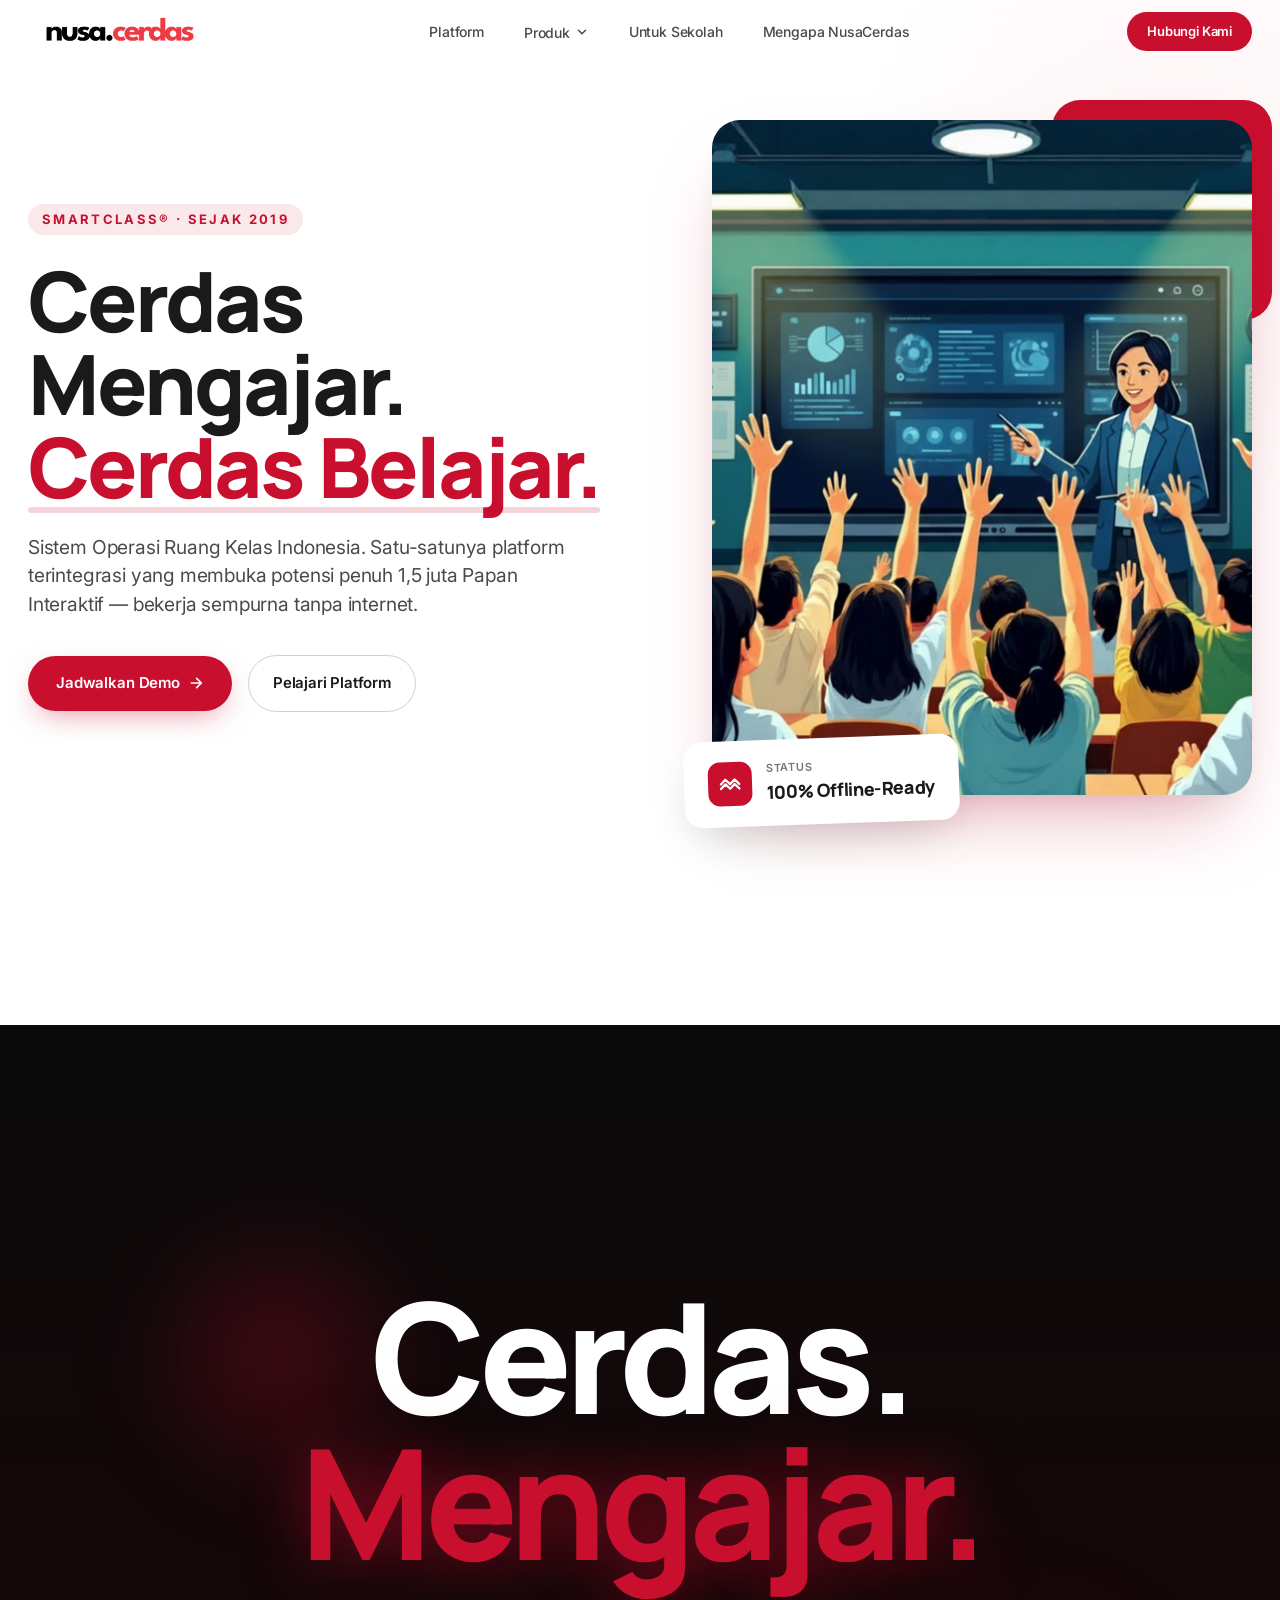
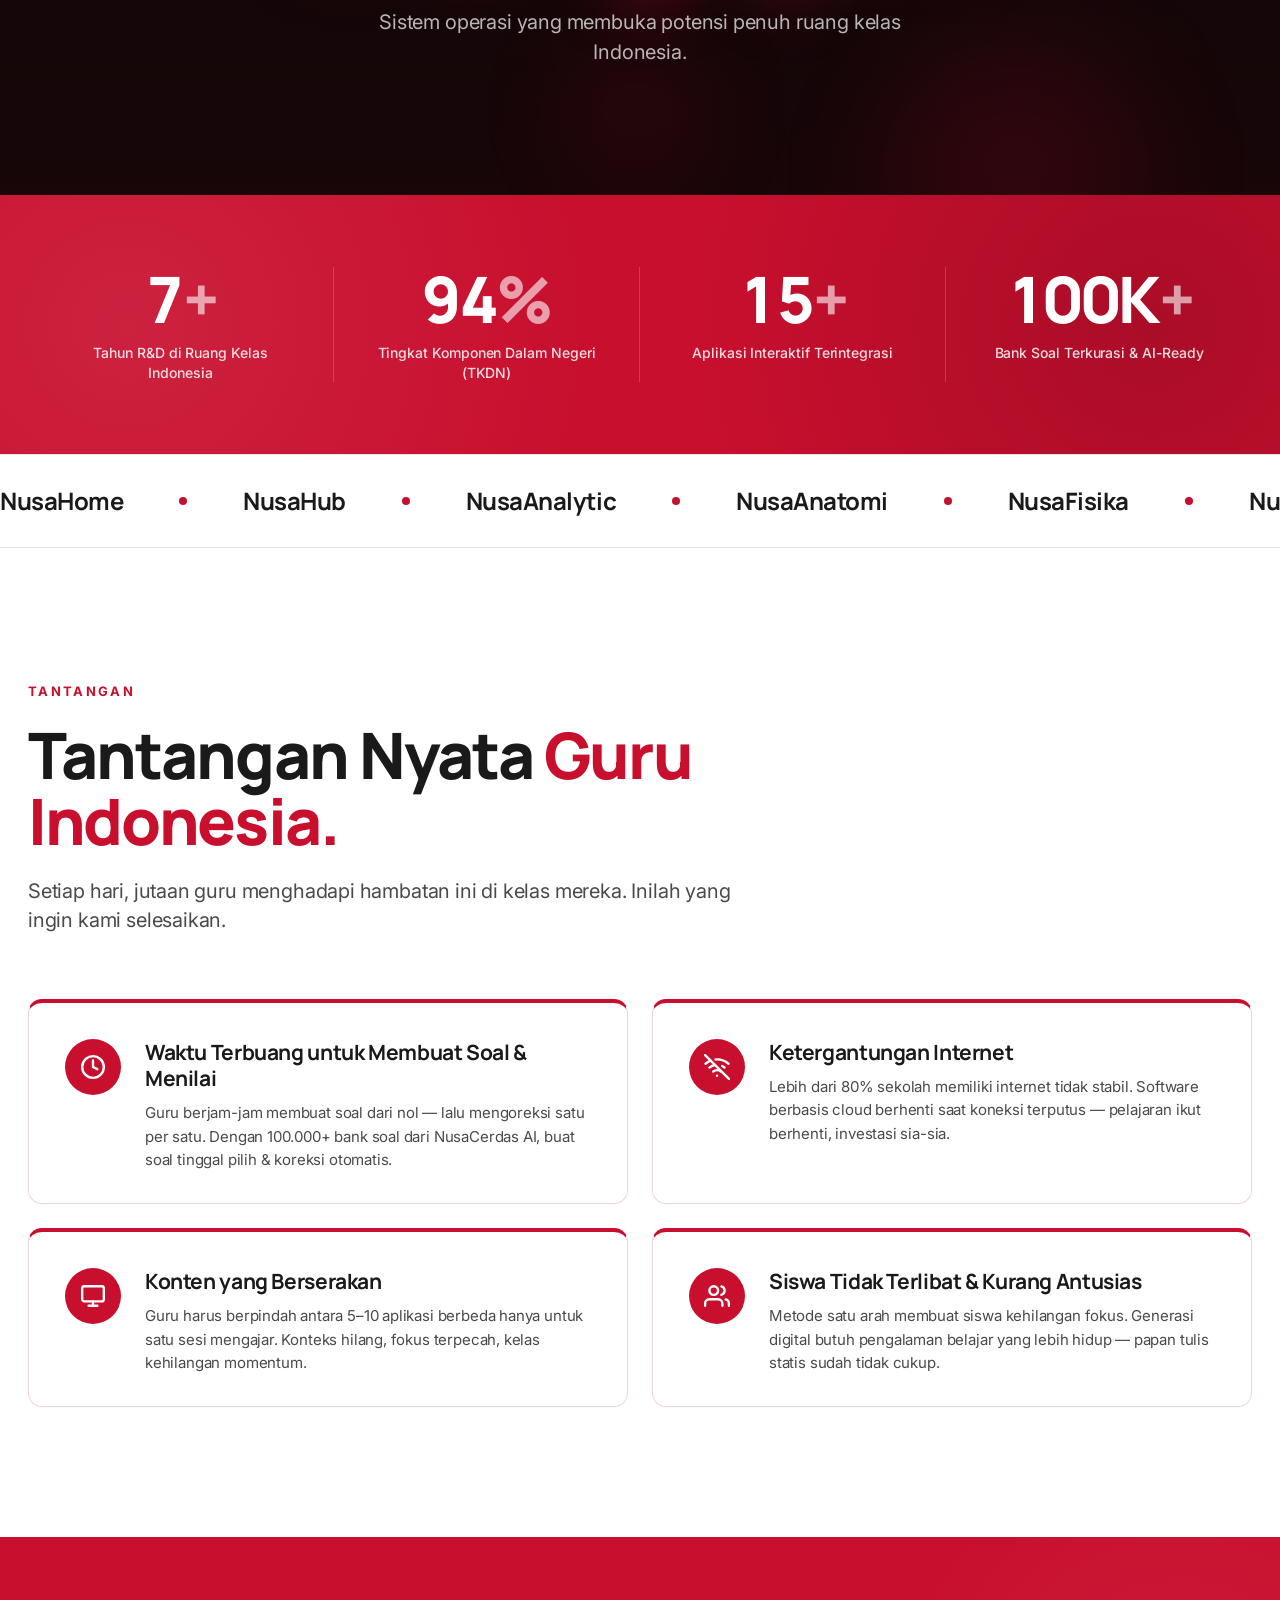
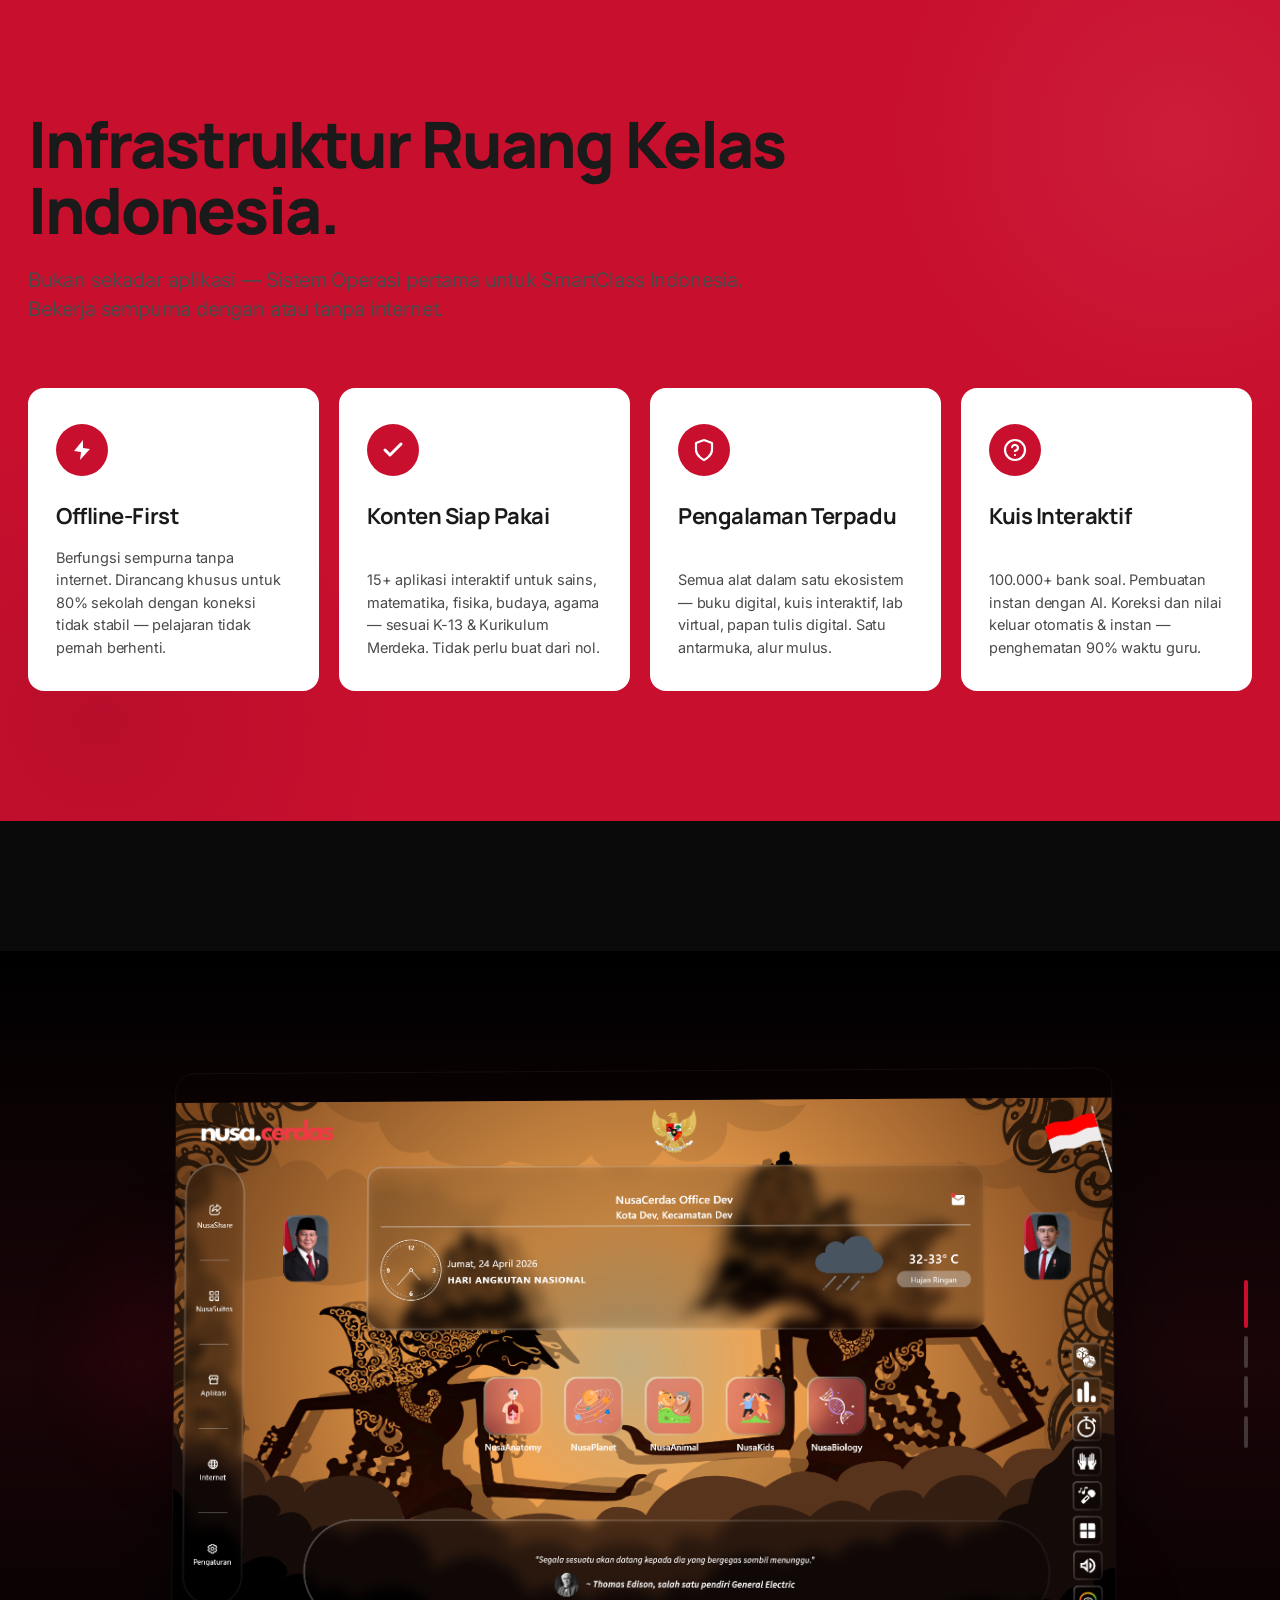
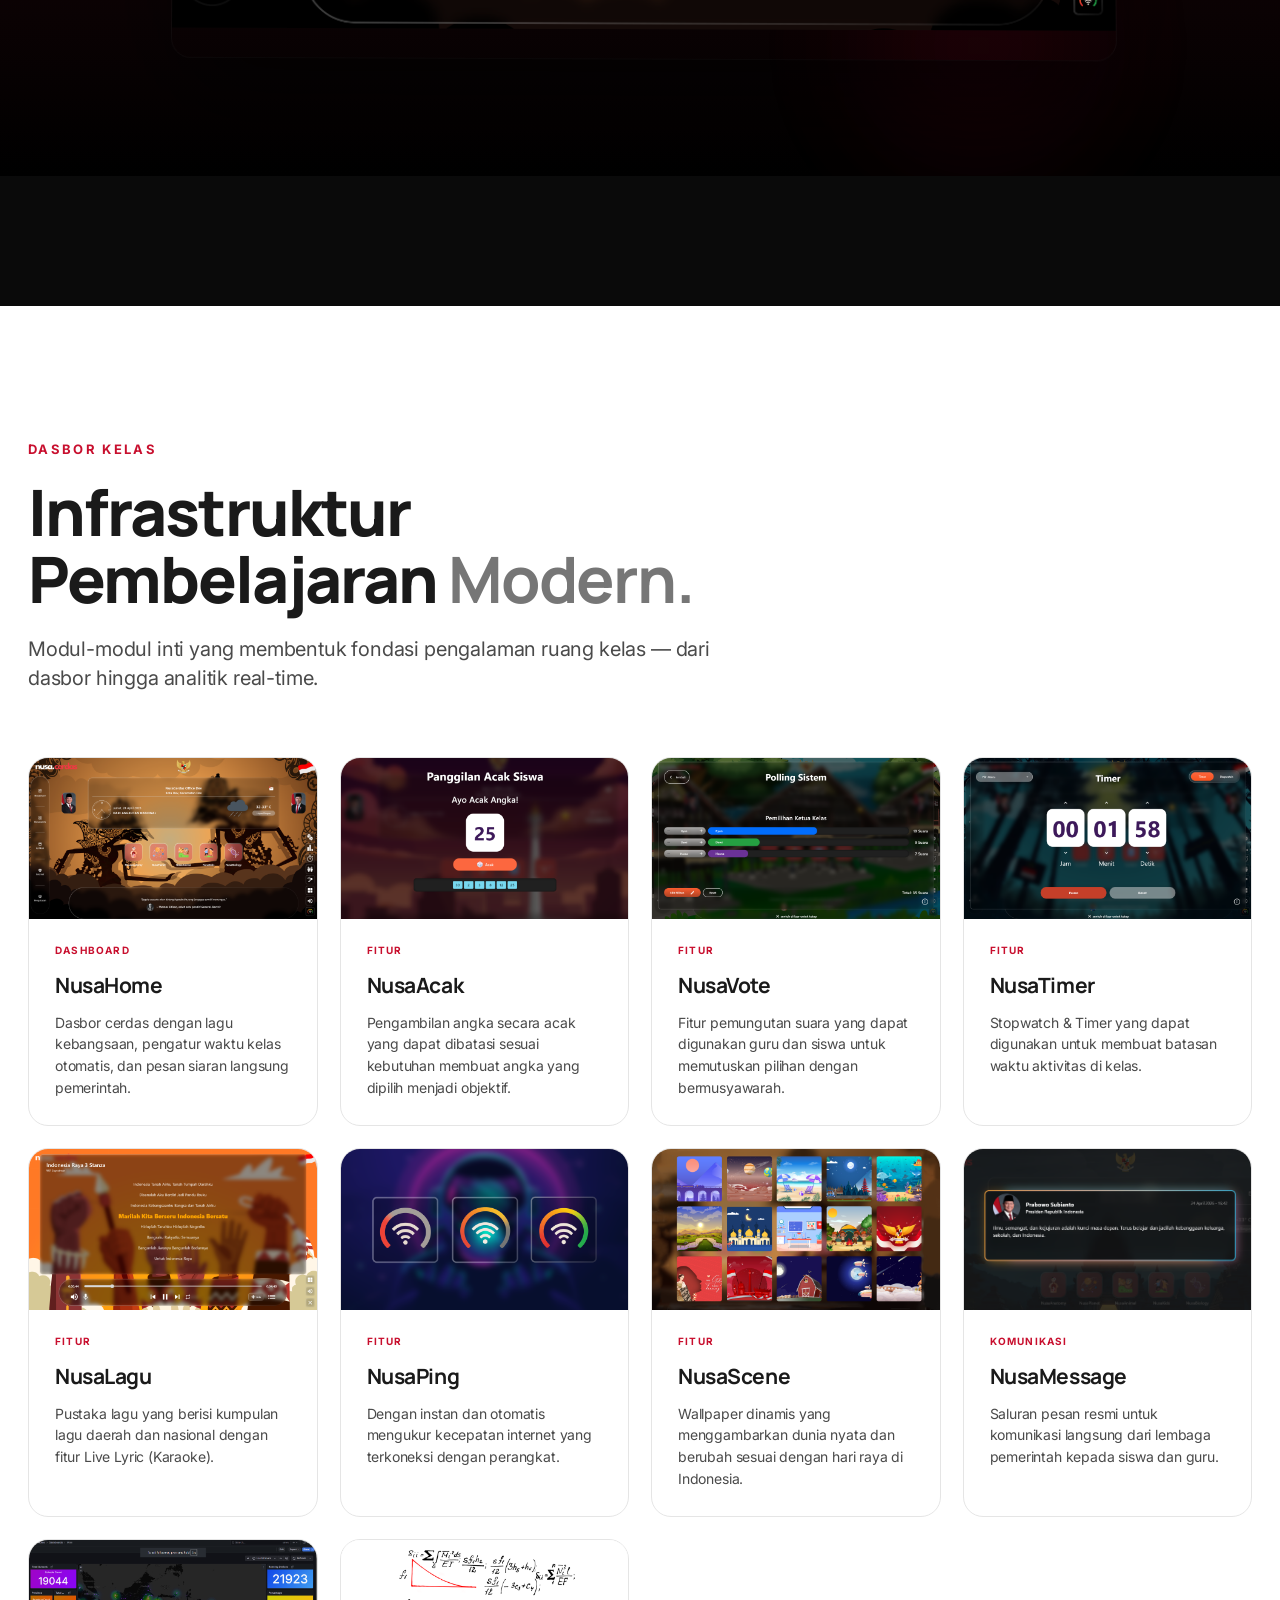
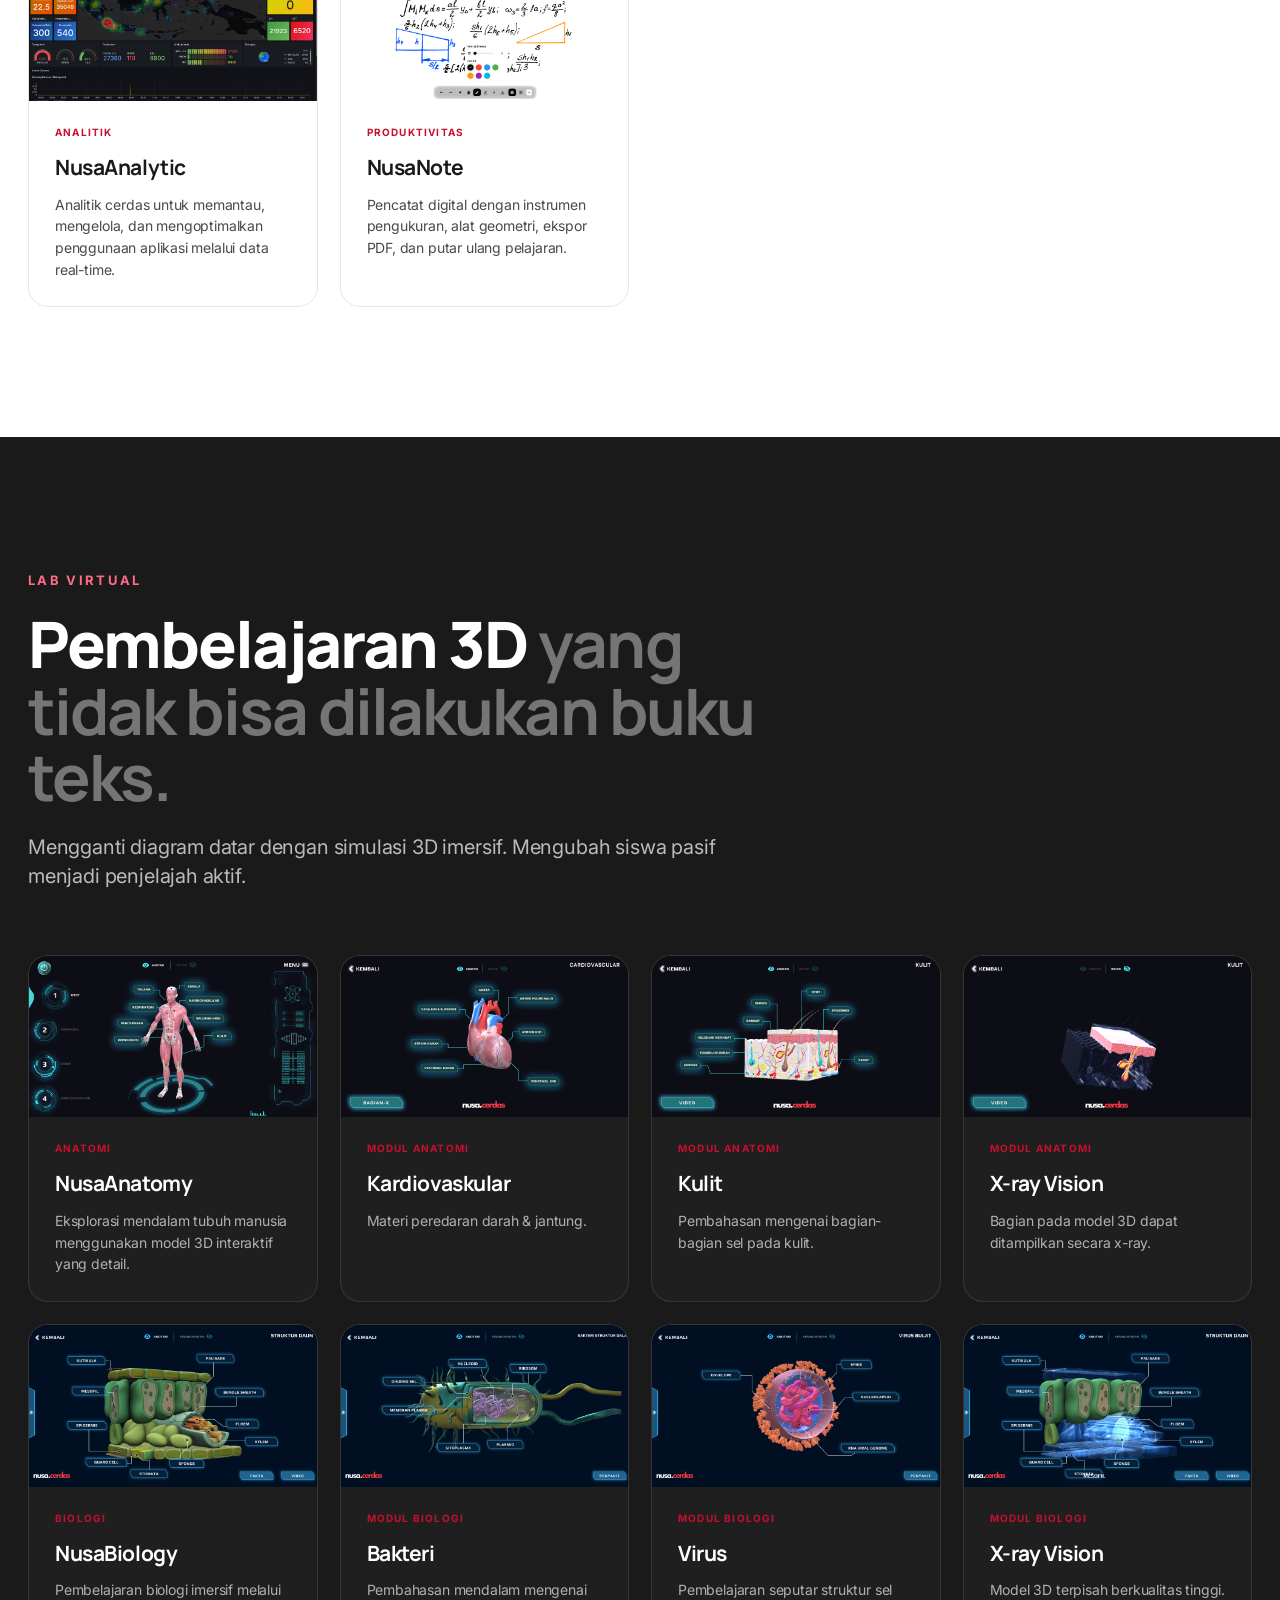
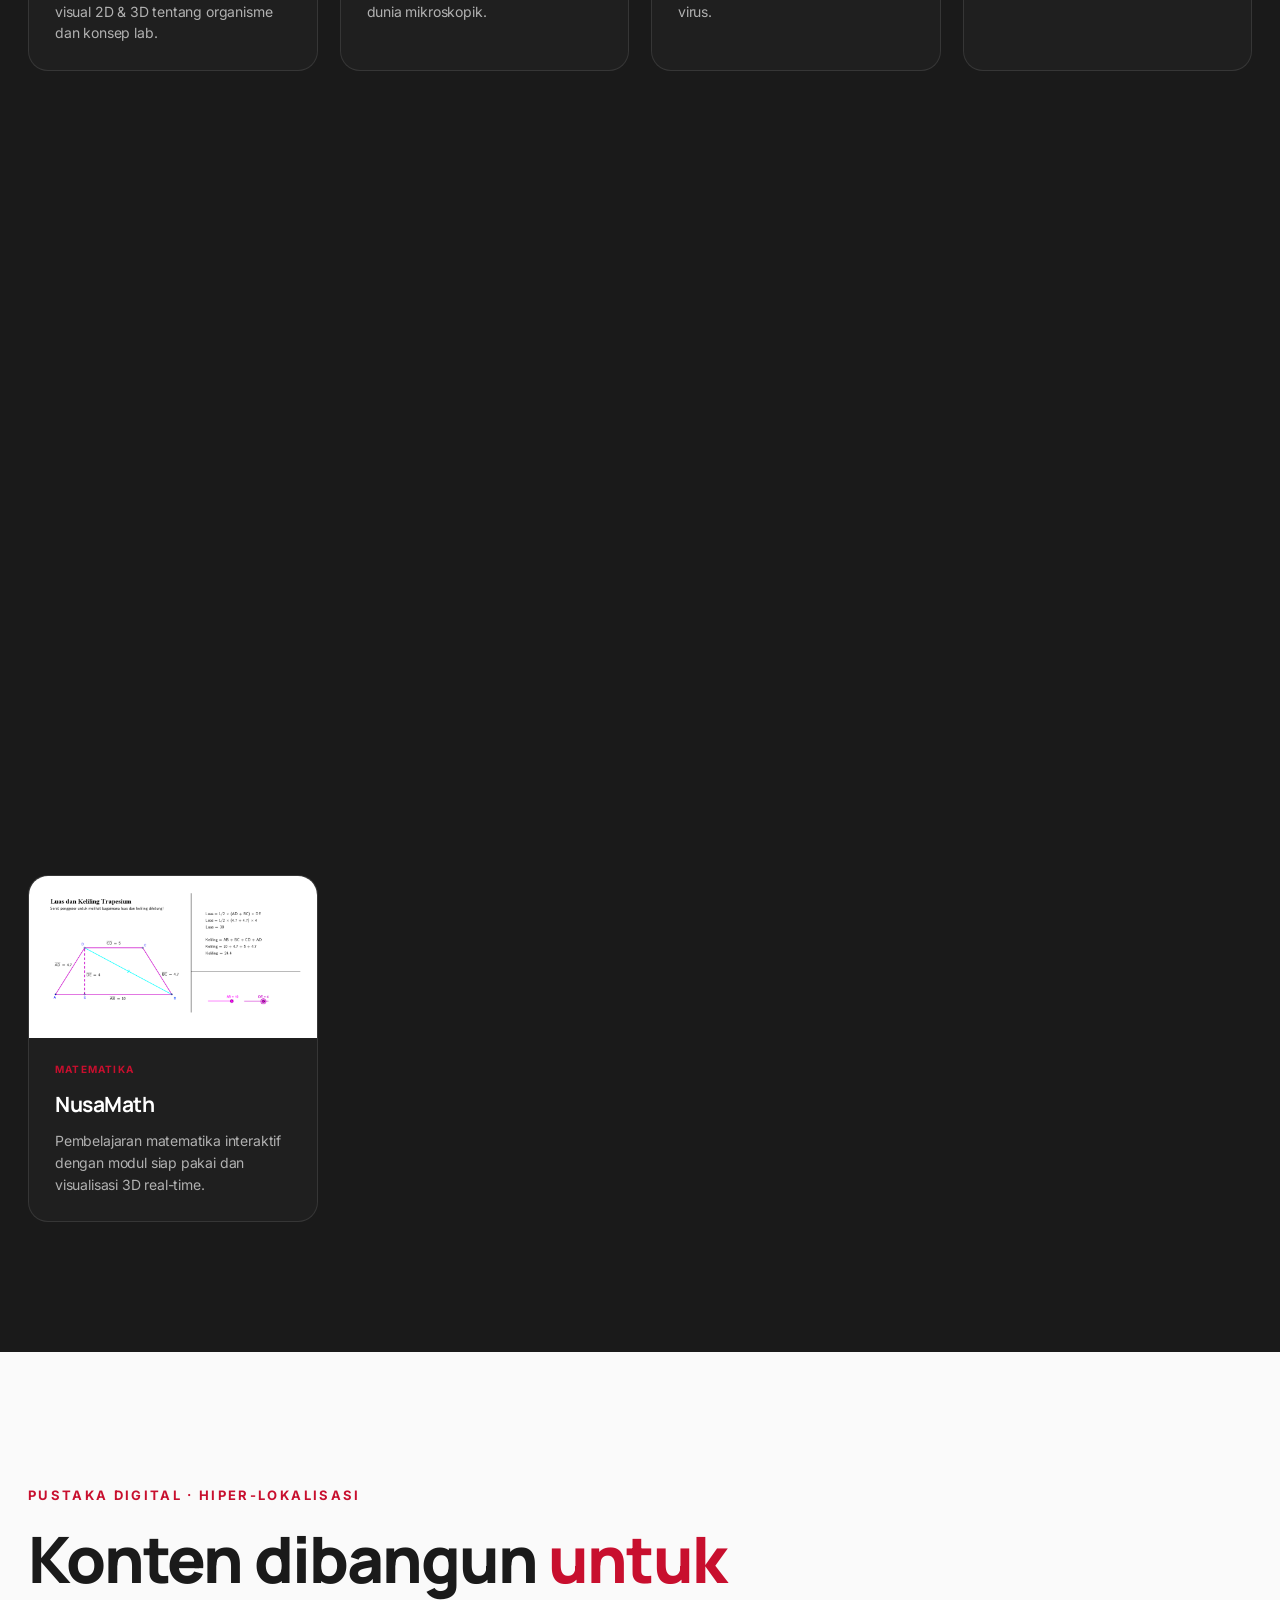
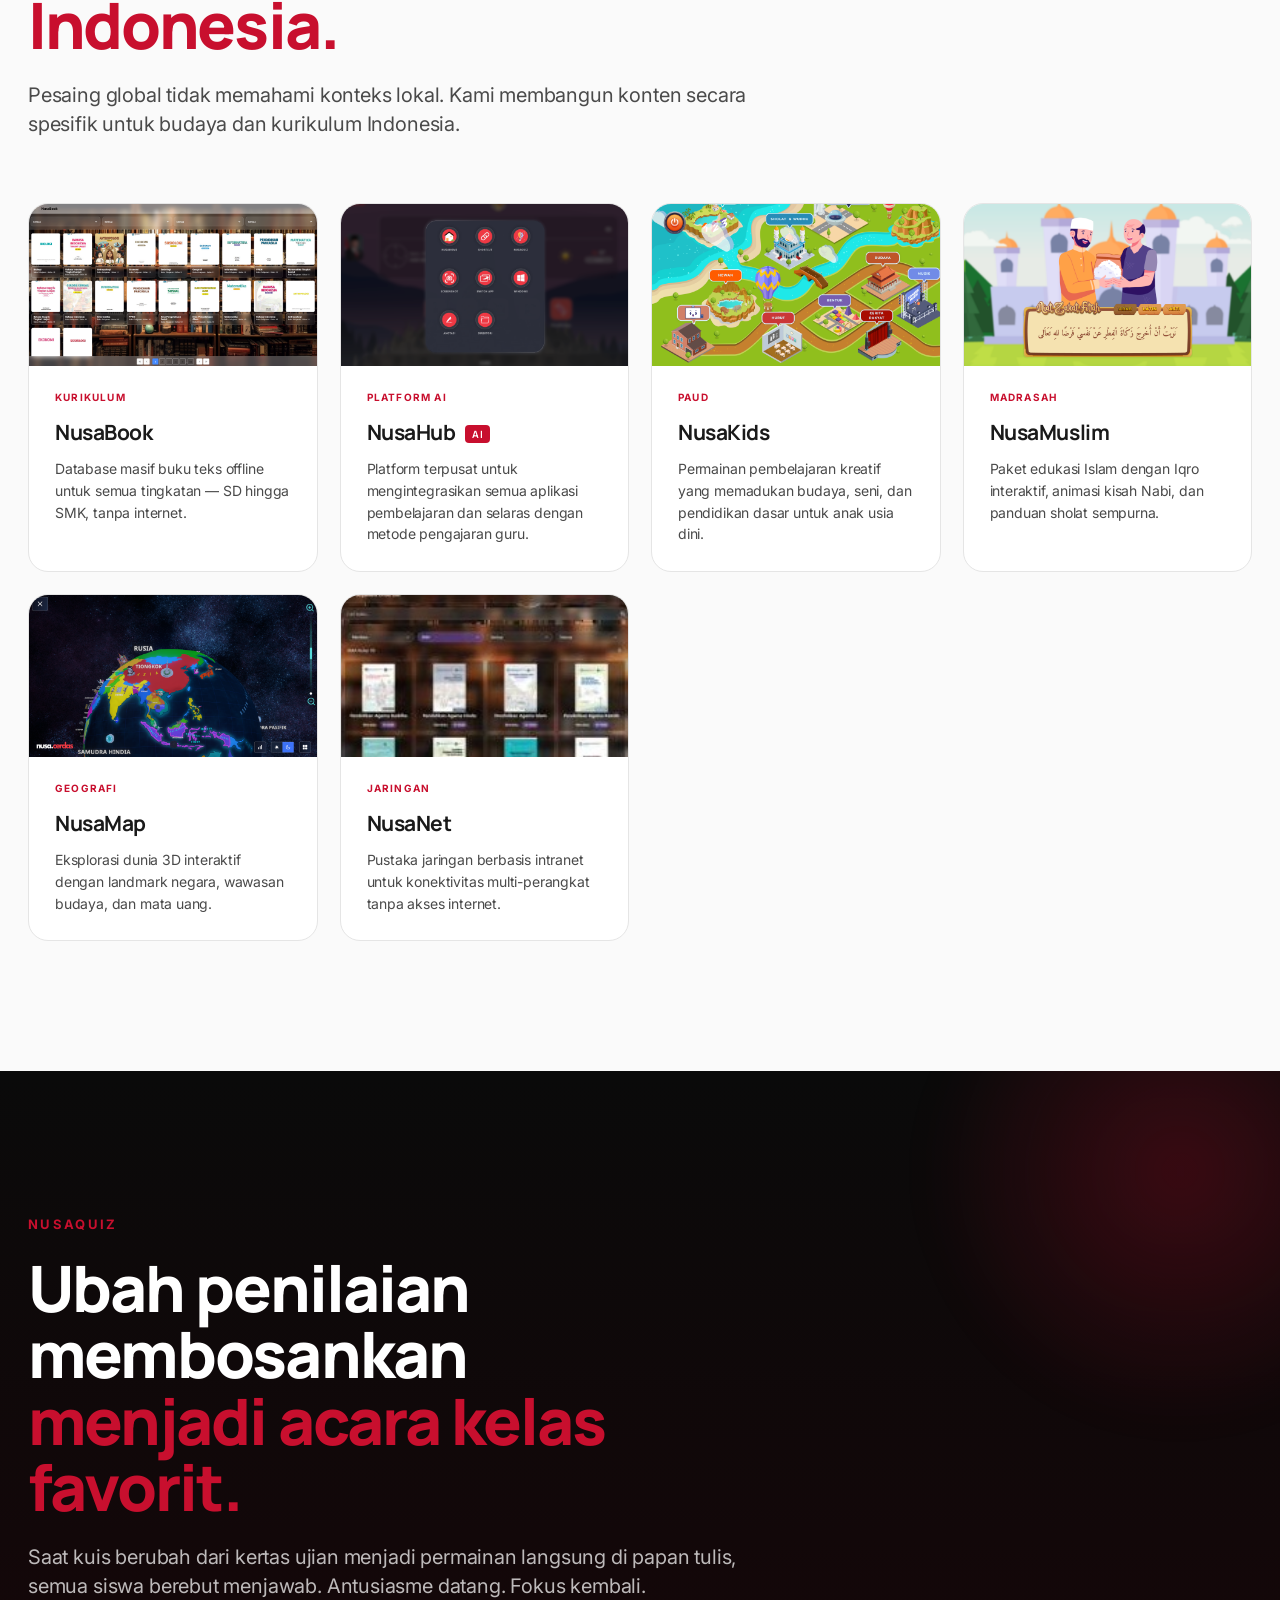
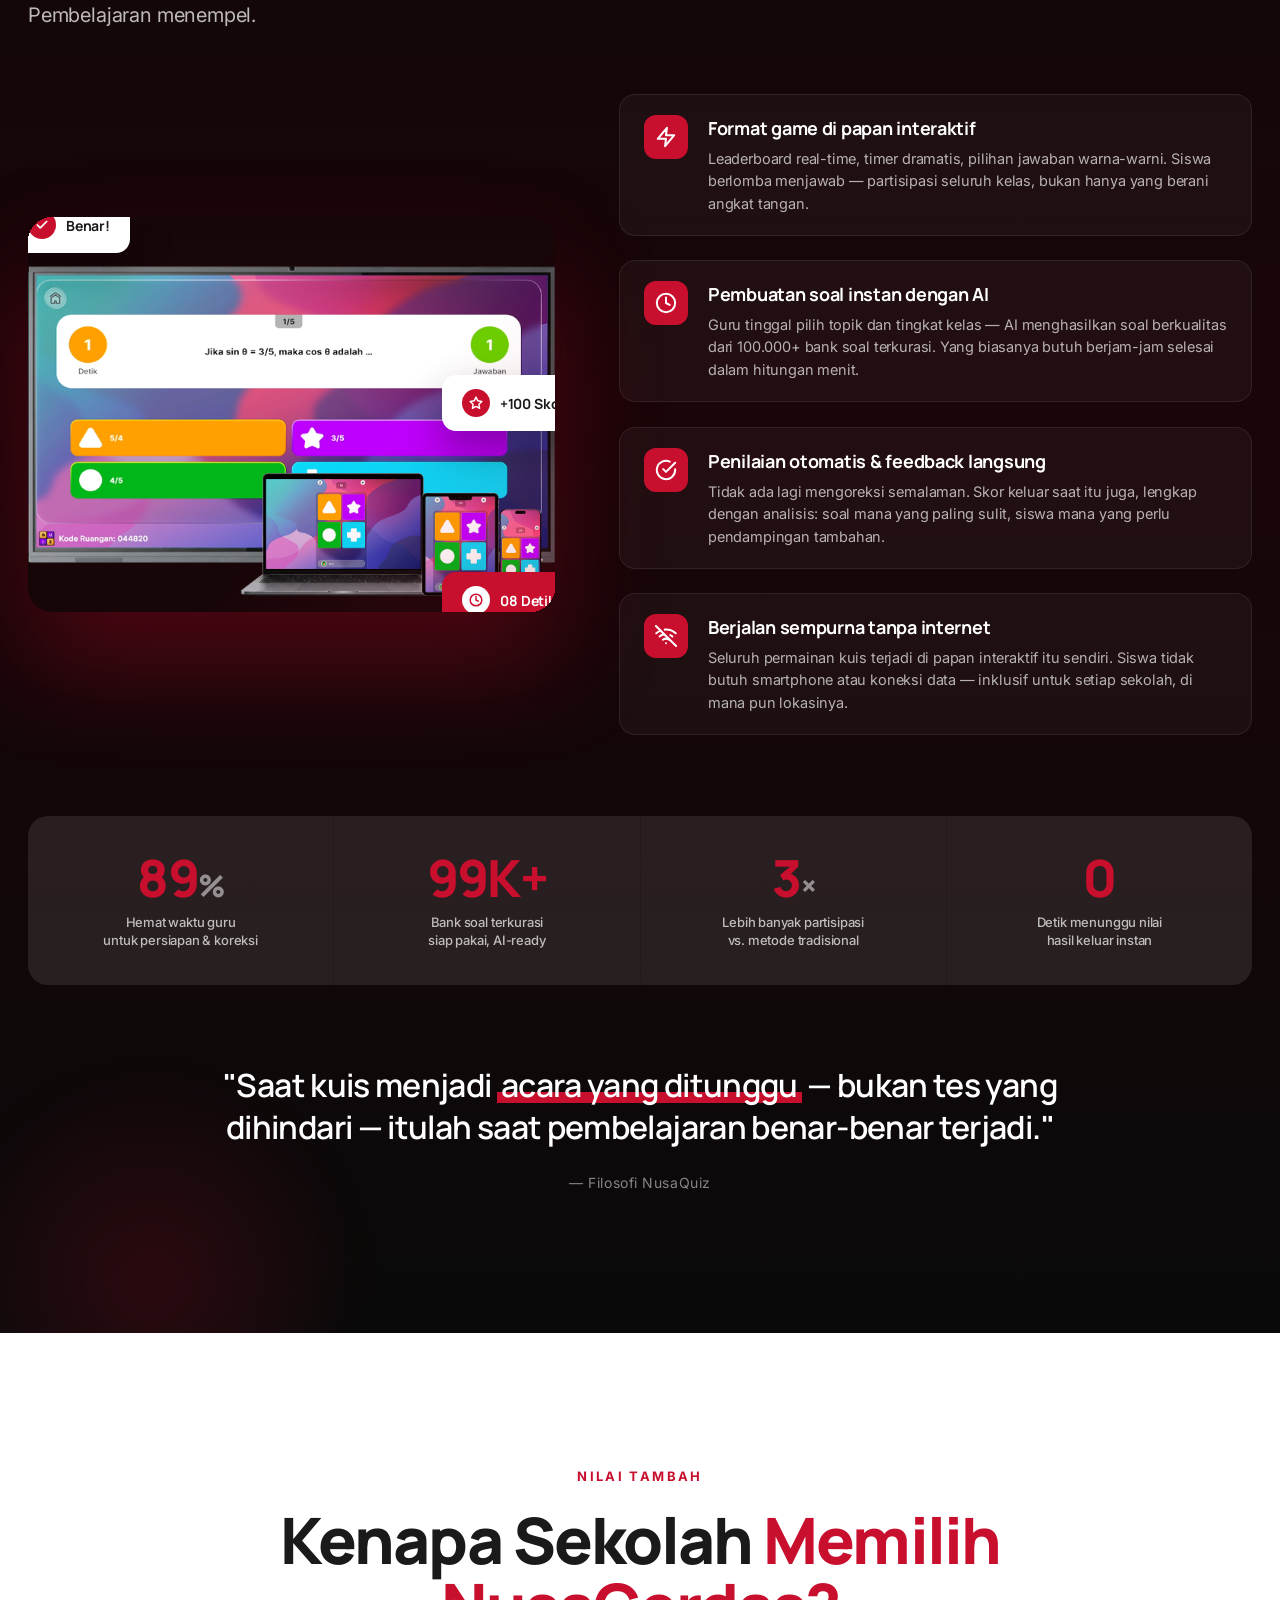
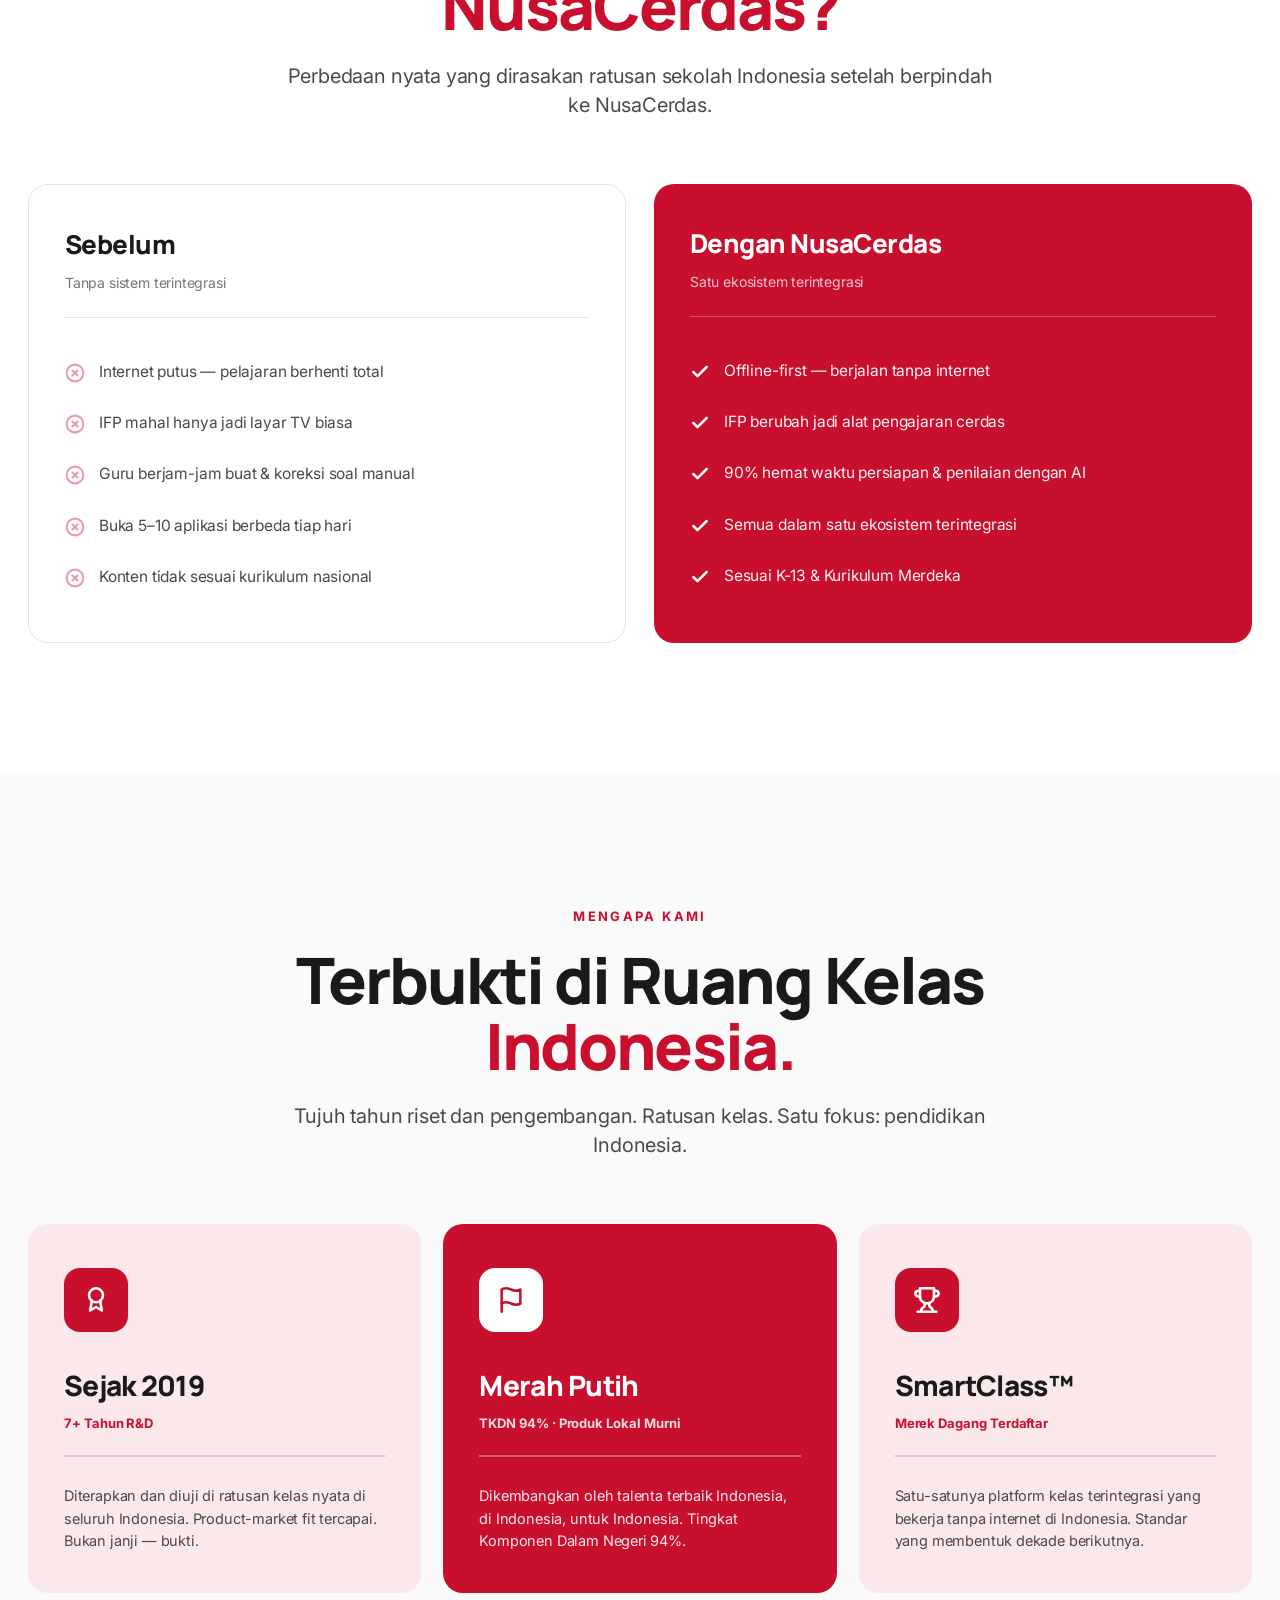
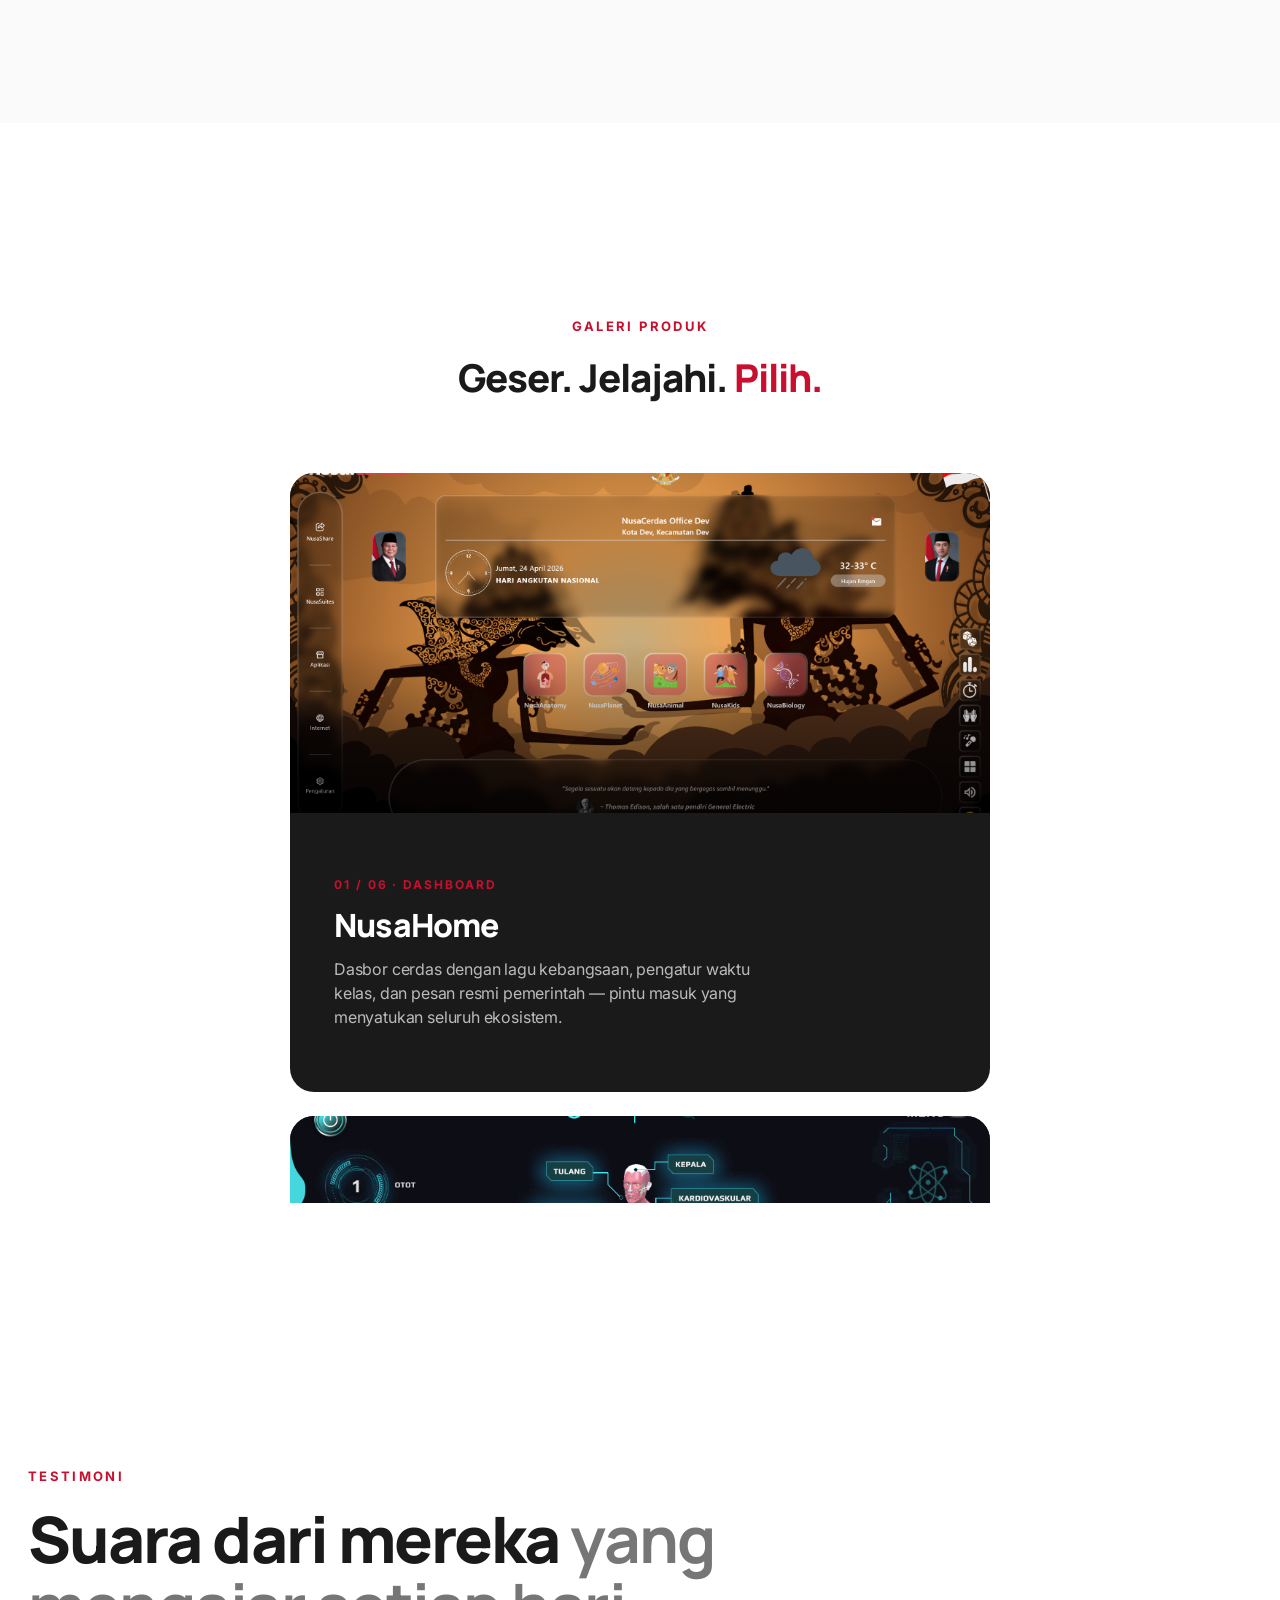
==== commit e76fd41e: "Update Image Card Dashboard dan Lab" ====
--- a/index.html
+++ b/index.html
@@ -9,6 +9,7 @@
 <link rel="preconnect" href="https://fonts.googleapis.com" />
 <link rel="preconnect" href="https://fonts.gstatic.com" crossorigin />
 <link href="https://fonts.googleapis.com/css2?family=Inter:wght@300;400;500;600;700;800;900&family=Manrope:wght@500;600;700;800&display=swap" rel="stylesheet" />
+<link rel="icon" type="image/x-icon" href="assets/nusacerdas-logo/logo nusa cerdas - badges.png">
 
 <style>
   :root {
@@ -783,14 +784,14 @@
   }
   .dark-section .product-img-wrap { background: var(--black); }
 
-  .product-img-wrap::after {
+  /* .product-img-wrap::after {
     content: '';
     position: absolute;
     top: 0; left: 0;
     width: 40px; height: 4px;
     background: var(--red);
     z-index: 2;
-  }
+  } */
   .product-img-wrap img {
     width: 100%; height: 100%;
     object-fit: cover;
@@ -2379,7 +2380,7 @@
   }
   .mm-quiz-icon {
     width: 22px; height: 22px;
-    color: var(--white);
+    color: var(--red);
   }
   .mm-quiz-label {
     font-family: "Manrope", sans-serif;
@@ -2679,9 +2680,32 @@
         <li><a href="#lokal">NusaMap</a></li>
       </ul>
     </div>
+  
+ <!-- NUSAQUIZ -->
+    <div class="mm-col">
+      <a href="#nusaquiz" class="mm-cat-header-link">
+        <div class="mm-cat-header">
+          <svg class="mm-quiz-icon" viewBox="0 0 24 24" fill="none" stroke="currentColor" stroke-width="2.2" stroke-linecap="round" stroke-linejoin="round"><polygon points="13 2 3 14 12 14 11 22 21 10 12 10 13 2"/></svg>
+          <span class="mm-cat-label">NusaQuiz</span><span class="mm-ai-badge">AI</span>
+          <svg class="mm-cat-arrow" width="14" height="14" viewBox="0 0 24 24" fill="none" stroke="currentColor" stroke-width="2.5" stroke-linecap="round" stroke-linejoin="round"><path d="M5 12h14M13 5l7 7-7 7"/></svg>
+          <span class="mm-quiz-fav">
+          <svg width="11" height="11" viewBox="0 0 24 24" fill="currentColor"><polygon points="12 2 15.09 8.26 22 9.27 17 14.14 18.18 21.02 12 17.77 5.82 21.02 7 14.14 2 9.27 8.91 8.26 12 2"/></svg>
+          Favorit
+        </span>
+        </div>
+        <p class="mm-cat-sub">Kuis interaktif favorit siswa &amp; guru</p>
+      </a>
+      <ul class="mm-product-list">
+        <li><a href="#lokal">Kotak Poin</a></li>
+        <li><a href="#lokal">Kotak Misteri</a></li>
+        <li><a href="#lokal">Cepat Tepat</a></li>
+        <li><a href="#lokal">Pilihan Ganda</a></li>
+  
+      </ul>
+    </div>
 
     <!-- NUSAQUIZ (featured red panel) -->
-    <div class="mm-quiz">
+    <!-- <div class="mm-quiz">
       <div class="mm-quiz-header">
         <svg class="mm-quiz-icon" viewBox="0 0 24 24" fill="currentColor"><polygon points="13 2 3 14 12 14 11 22 21 10 12 10 13 2"/></svg>
         <span class="mm-quiz-label">NusaQuiz</span>
@@ -2719,7 +2743,7 @@
         Lihat demo NusaQuiz
         <svg class="arrow" width="14" height="14" viewBox="0 0 24 24" fill="none" stroke="currentColor" stroke-width="2.5" stroke-linecap="round" stroke-linejoin="round"><path d="M5 12h14M13 5l7 7-7 7"/></svg>
       </a>
-    </div>
+    </div> -->
 
   </div>
 </div>
@@ -3016,7 +3040,7 @@
     <div class="sec-head">
       <div class="sec-eyebrow">Dasbor Kelas</div>
       <h2 class="sec-title display">Infrastruktur Pembelajaran <span class="gray">Modern.</span></h2>
-      <p class="sec-lede">Empat modul inti yang membentuk fondasi pengalaman ruang kelas — dari dasbor hingga analitik real-time.</p>
+      <p class="sec-lede">Modul-modul inti yang membentuk fondasi pengalaman ruang kelas — dari dasbor hingga analitik real-time.</p>
     </div>
 
     <div class="product-grid stagger">
@@ -3029,6 +3053,55 @@
         </div>
       </div>
       <div class="product-card">
+        <div class="product-img-wrap"><img src="assets/NusaSuites- Screenshot/NusaHome/angkaacakZoomed.png" alt="NusaHome" /></div>
+        <div class="product-info">
+          <span class="product-tag">Fitur</span>
+          <h4>NusaAcak</h4>
+          <p>Pengambilan angka secara acak yang dapat dibatasi sesuai kebutuhan membuat angka yang dipilih menjadi objektif.</p>
+        </div>
+      </div>
+      <div class="product-card">
+        <div class="product-img-wrap"><img src="assets/NusaSuites- Screenshot/NusaHome/polling.png" alt="polling" /></div>
+        <div class="product-info">
+          <span class="product-tag">Fitur</span>
+          <h4>NusaVote</h4>
+          <p>Fitur pemungutan suara yang dapat digunakan guru dan siswa untuk memutuskan pilihan dengan bermusyawarah.</p>
+        </div>
+      </div>
+  
+      <div class="product-card">
+        <div class="product-img-wrap"><img src="assets/NusaSuites- Screenshot/NusaHome/Stopwatch & Timer.png" alt="Stopwatch" /></div>
+        <div class="product-info">
+          <span class="product-tag">Fitur</span>
+          <h4>NusaTimer</h4>
+          <p>Stopwatch & Timer yang dapat digunakan untuk membuat batasan waktu aktivitas di kelas.</p>
+        </div>
+      </div>
+      <div class="product-card">
+        <div class="product-img-wrap"><img src="assets/NusaSuites- Screenshot/NusaHome/Lagu.png" alt="Lagu" /></div>
+        <div class="product-info">
+          <span class="product-tag">Fitur</span>
+          <h4>NusaLagu</h4>
+          <p>Pustaka lagu yang berisi kumpulan lagu daerah dan nasional dengan fitur Live Lyric (Karaoke).</p>
+        </div>
+      </div>
+      <div class="product-card">
+        <div class="product-img-wrap"><img src="assets/NusaSuites- Screenshot/NusaHome/speedtest.png" alt="Speedtest" /></div>
+        <div class="product-info">
+          <span class="product-tag">Fitur</span>
+          <h4>NusaPing</h4>
+          <p>Dengan instan dan otomatis mengukur kecepatan internet yang terkoneksi dengan perangkat.</p>
+        </div>
+      </div>
+      <div class="product-card">
+        <div class="product-img-wrap"><img src="assets/NusaSuites- Screenshot/NusaHome/dynamicwallpaper.png" alt="Wallpaper" /></div>
+        <div class="product-info">
+          <span class="product-tag">Fitur</span>
+          <h4>NusaScene</h4>
+          <p>Wallpaper dinamis yang menggambarkan dunia nyata dan berubah sesuai dengan hari raya di Indonesia.</p>
+        </div>
+      </div>
+      <div class="product-card">
         <div class="product-img-wrap"><img src="assets/NusaSuites- Screenshot/NusaHome/nusamessage.png" alt="NusaMessage" /></div>
         <div class="product-info">
           <span class="product-tag">Komunikasi</span>
@@ -3071,12 +3144,48 @@
         <div class="product-info"><span class="product-tag">Anatomi</span><h4>NusaAnatomy</h4><p>Eksplorasi mendalam tubuh manusia menggunakan model 3D interaktif yang detail.</p></div>
       </div>
       <div class="product-card">
+        <div class="product-img-wrap"><img src="assets/NusaSuites- Screenshot/NusaAnatomy/Jantung.png" alt="NusaAnatomi" /></div>
+        <div class="product-info"><span class="product-tag">Modul Anatomi</span><h4>Kardiovaskular</h4><p>Materi peredaran darah & jantung.</p></div>
+      </div>
+      <div class="product-card">
+        <div class="product-img-wrap"><img src="assets/NusaSuites- Screenshot/NusaAnatomy/Kulit.png" alt="NusaAnatomi" /></div>
+        <div class="product-info"><span class="product-tag">Modul Anatomi</span><h4>Kulit</h4><p>Pembahasan mengenai bagian-bagian sel pada kulit.</p></div>
+      </div>
+      <div class="product-card">
+        <div class="product-img-wrap"><img src="assets/NusaSuites- Screenshot/NusaAnatomy/Kulit Rotate.png" alt="NusaAnatomi" /></div>
+        <div class="product-info"><span class="product-tag">Modul Anatomi</span><h4>X-ray Vision</h4><p>Bagian pada model 3D dapat ditampilkan secara x-ray.</p></div>
+      </div>
+      <div class="product-card">
         <div class="product-img-wrap"><img src="assets/NusaSuites- Screenshot/NusaBiology/Bagian Daun.png" alt="NusaBiologi" /></div>
         <div class="product-info"><span class="product-tag">Biologi</span><h4>NusaBiology</h4><p>Pembelajaran biologi imersif melalui visual 2D &amp; 3D tentang organisme dan konsep lab.</p></div>
+      </div>
+      <div class="product-card">
+        <div class="product-img-wrap"><img src="assets/NusaSuites- Screenshot/NusaBiology/Bakteri.png" alt="NusaBiologi" /></div>
+        <div class="product-info"><span class="product-tag">Modul Biologi</span><h4>Bakteri</h4><p>Pembahasan mendalam mengenai dunia mikroskopik.</p></div>
+      </div>
+      <div class="product-card">
+        <div class="product-img-wrap"><img src="assets/NusaSuites- Screenshot/NusaBiology/virus.png" alt="NusaBiologi" /></div>
+        <div class="product-info"><span class="product-tag">Modul Biologi</span><h4>Virus</h4><p>Pembelajaran seputar struktur sel virus.</p></div>
+      </div>
+      <div class="product-card">
+        <div class="product-img-wrap"><img src="assets/NusaSuites- Screenshot/NusaBiology/X-ray Daun.png" alt="NusaBiologi" /></div>
+        <div class="product-info"><span class="product-tag">Modul Biologi</span><h4>X-ray Vision</h4><p>Model 3D terpisah berkualitas tinggi.</p></div>
       </div>
       <div class="product-card">
         <div class="product-img-wrap"><img src="assets/NusaSuites- Screenshot/NusaAnimal/Pencernaan Harimau.png" alt="NusaAnimal" /></div>
         <div class="product-info"><span class="product-tag">Zoologi</span><h4>NusaAnimal</h4><p>Pengalaman belajar hewan interaktif menggabungkan pengetahuan ilmiah dengan keanekaragaman hayati.</p></div>
+      </div>
+      <div class="product-card">
+        <div class="product-img-wrap"><img src="assets/NusaSuites- Screenshot/NusaAnimal/Domestik.png" alt="NusaAnimal" /></div>
+        <div class="product-info"><span class="product-tag">Modul Zoologi</span><h4>Ragam Habitat</h4><p>Eksplorasi anatomi hewan yang berbeda habitat.</p></div>
+      </div>
+      <div class="product-card">
+        <div class="product-img-wrap"><img src="assets/NusaSuites- Screenshot/NusaAnimal/Domestik.png" alt="NusaAnimal" /></div>
+        <div class="product-info"><span class="product-tag">Modul Zoologi</span><h4>Animasi Akurat</h4><p>Animasi yang secara akurat menggambarkan bagaimana hewan bergerak.</p></div>
+      </div>
+      <div class="product-card">
+        <div class="product-img-wrap"><img src="assets/NusaSuites- Screenshot/NusaAnimal/Ensiklopedia Harimau.png" alt="NusaAnimal" /></div>
+        <div class="product-info"><span class="product-tag">Modul Zoologi</span><h4>Ensiklopedia Terpadu</h4><p>Pelajari informasi lengkap mengenai hewan beserta ciri-ciri dan kehidupan alaminya.</p></div>
       </div>
       <div class="product-card">
         <div class="product-img-wrap"><img src="assets/NusaSuites- Screenshot/NusaPlanet/Main Menu.png" alt="NusaPlanet" /></div>
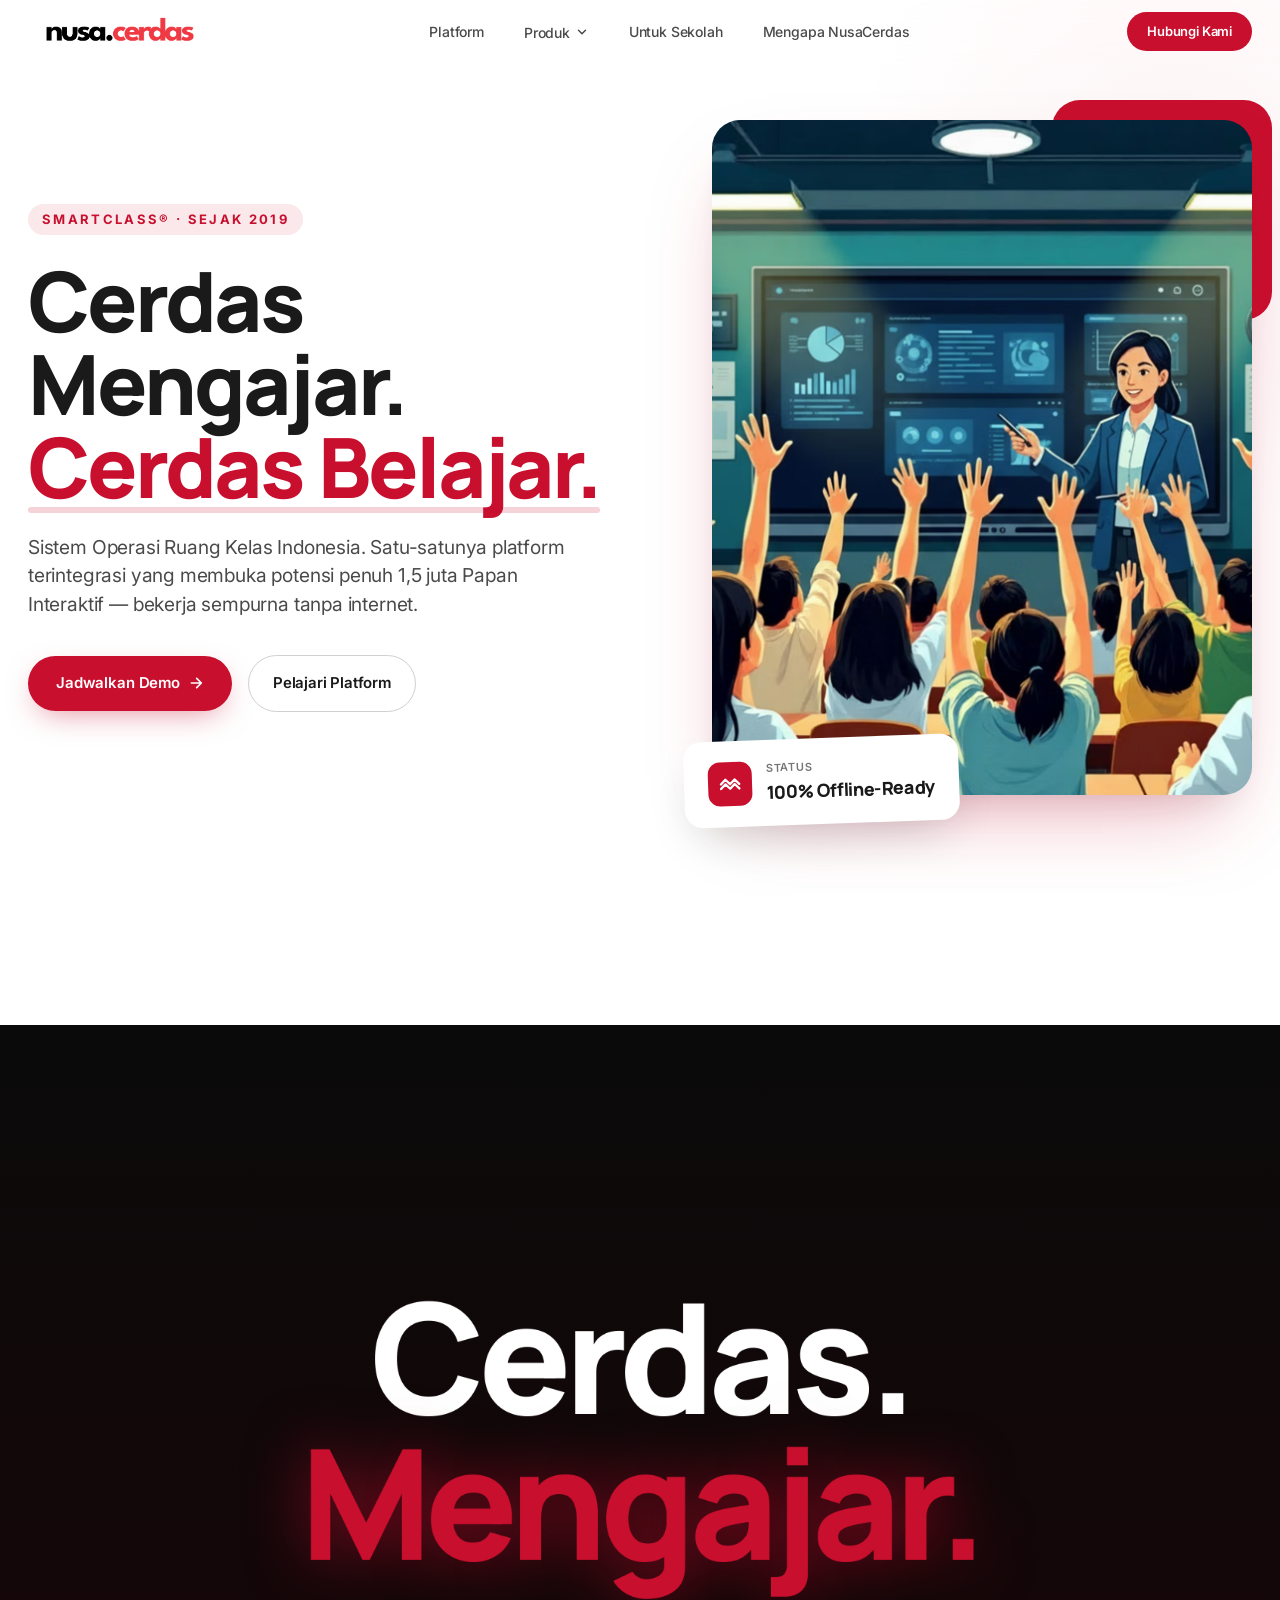
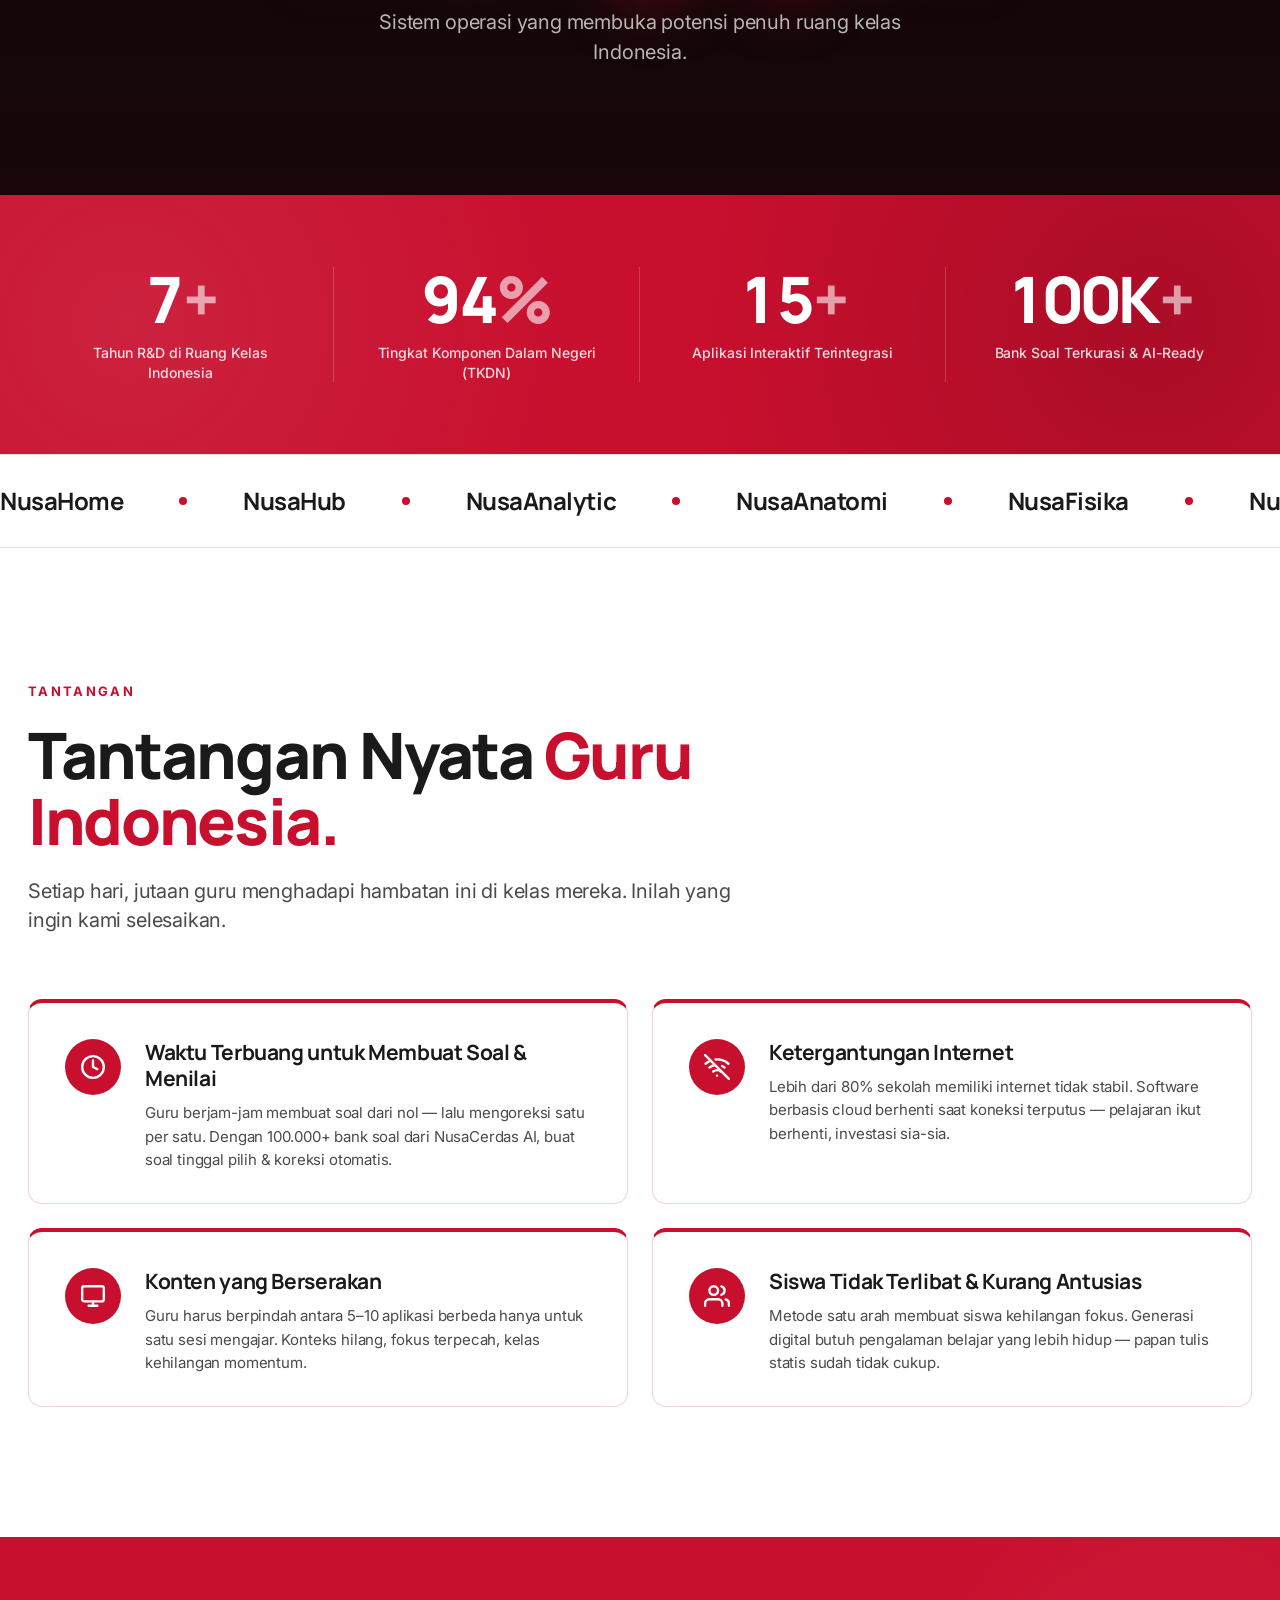
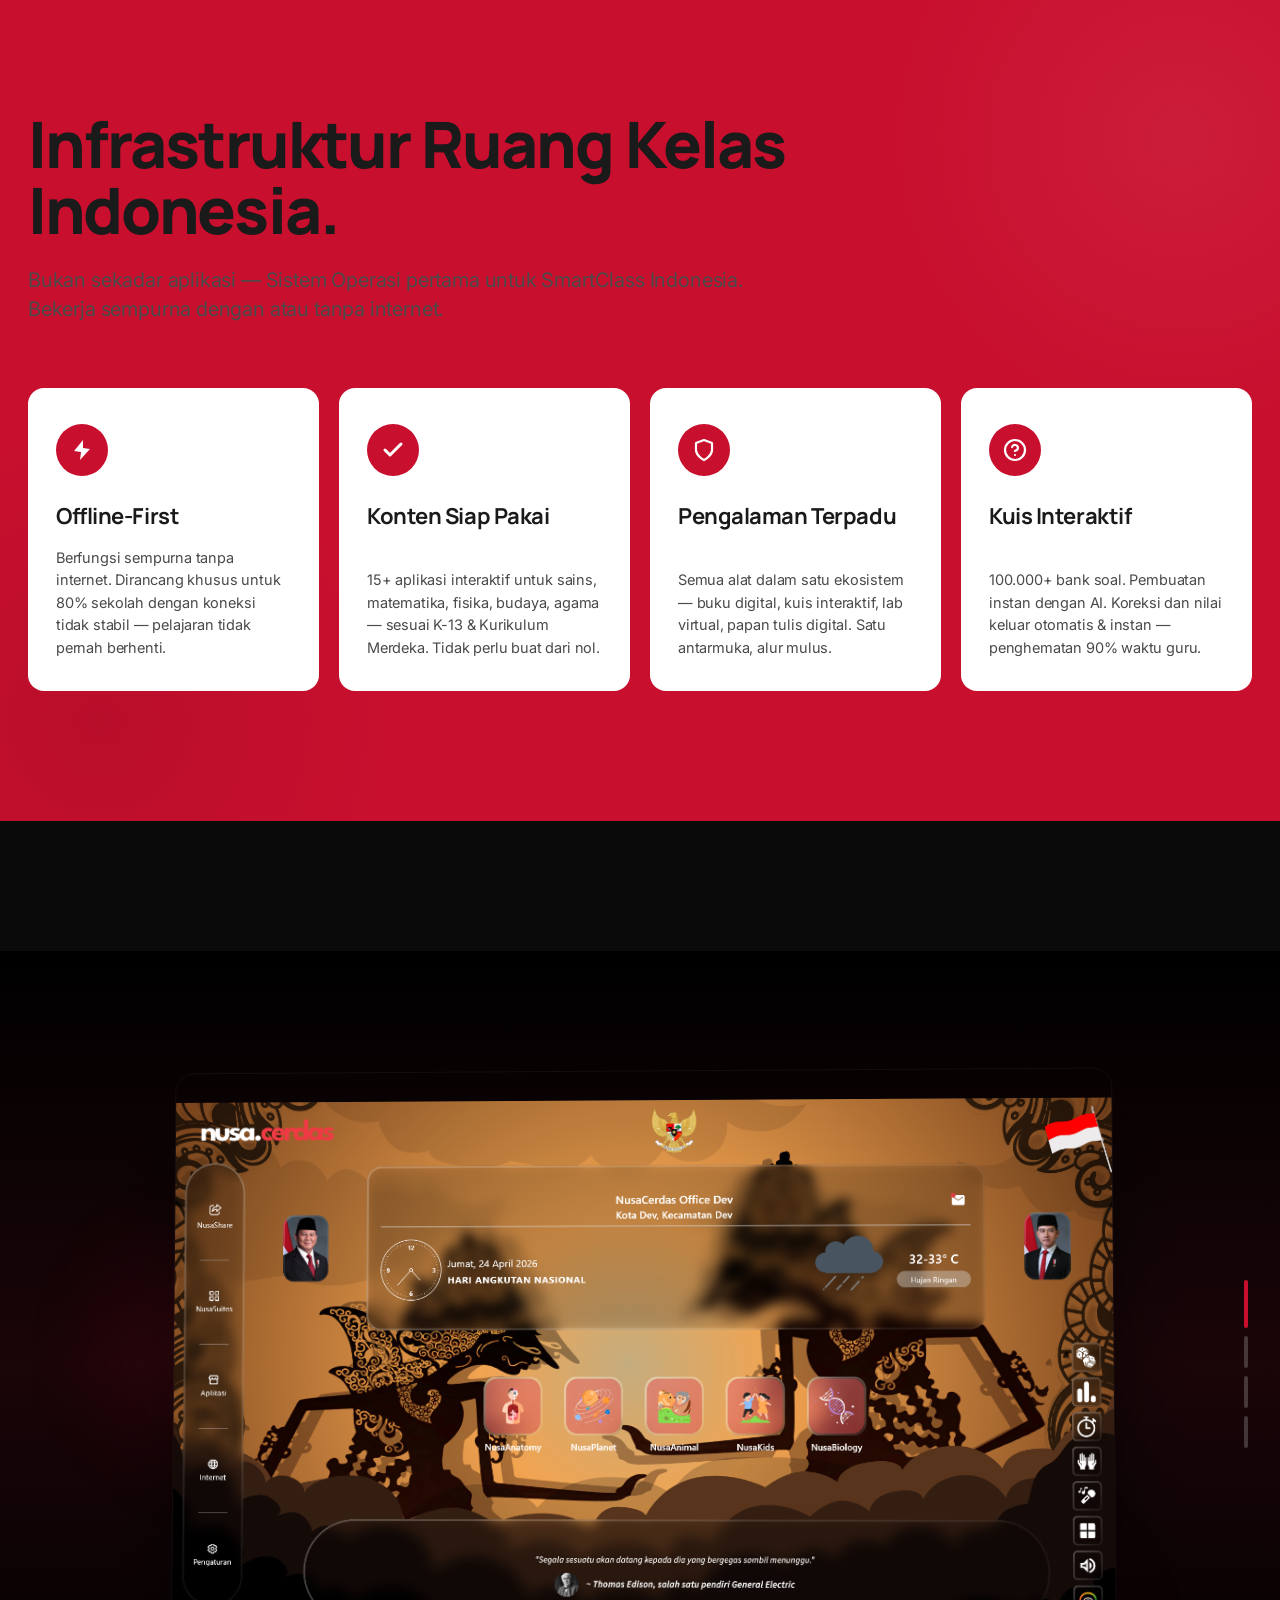
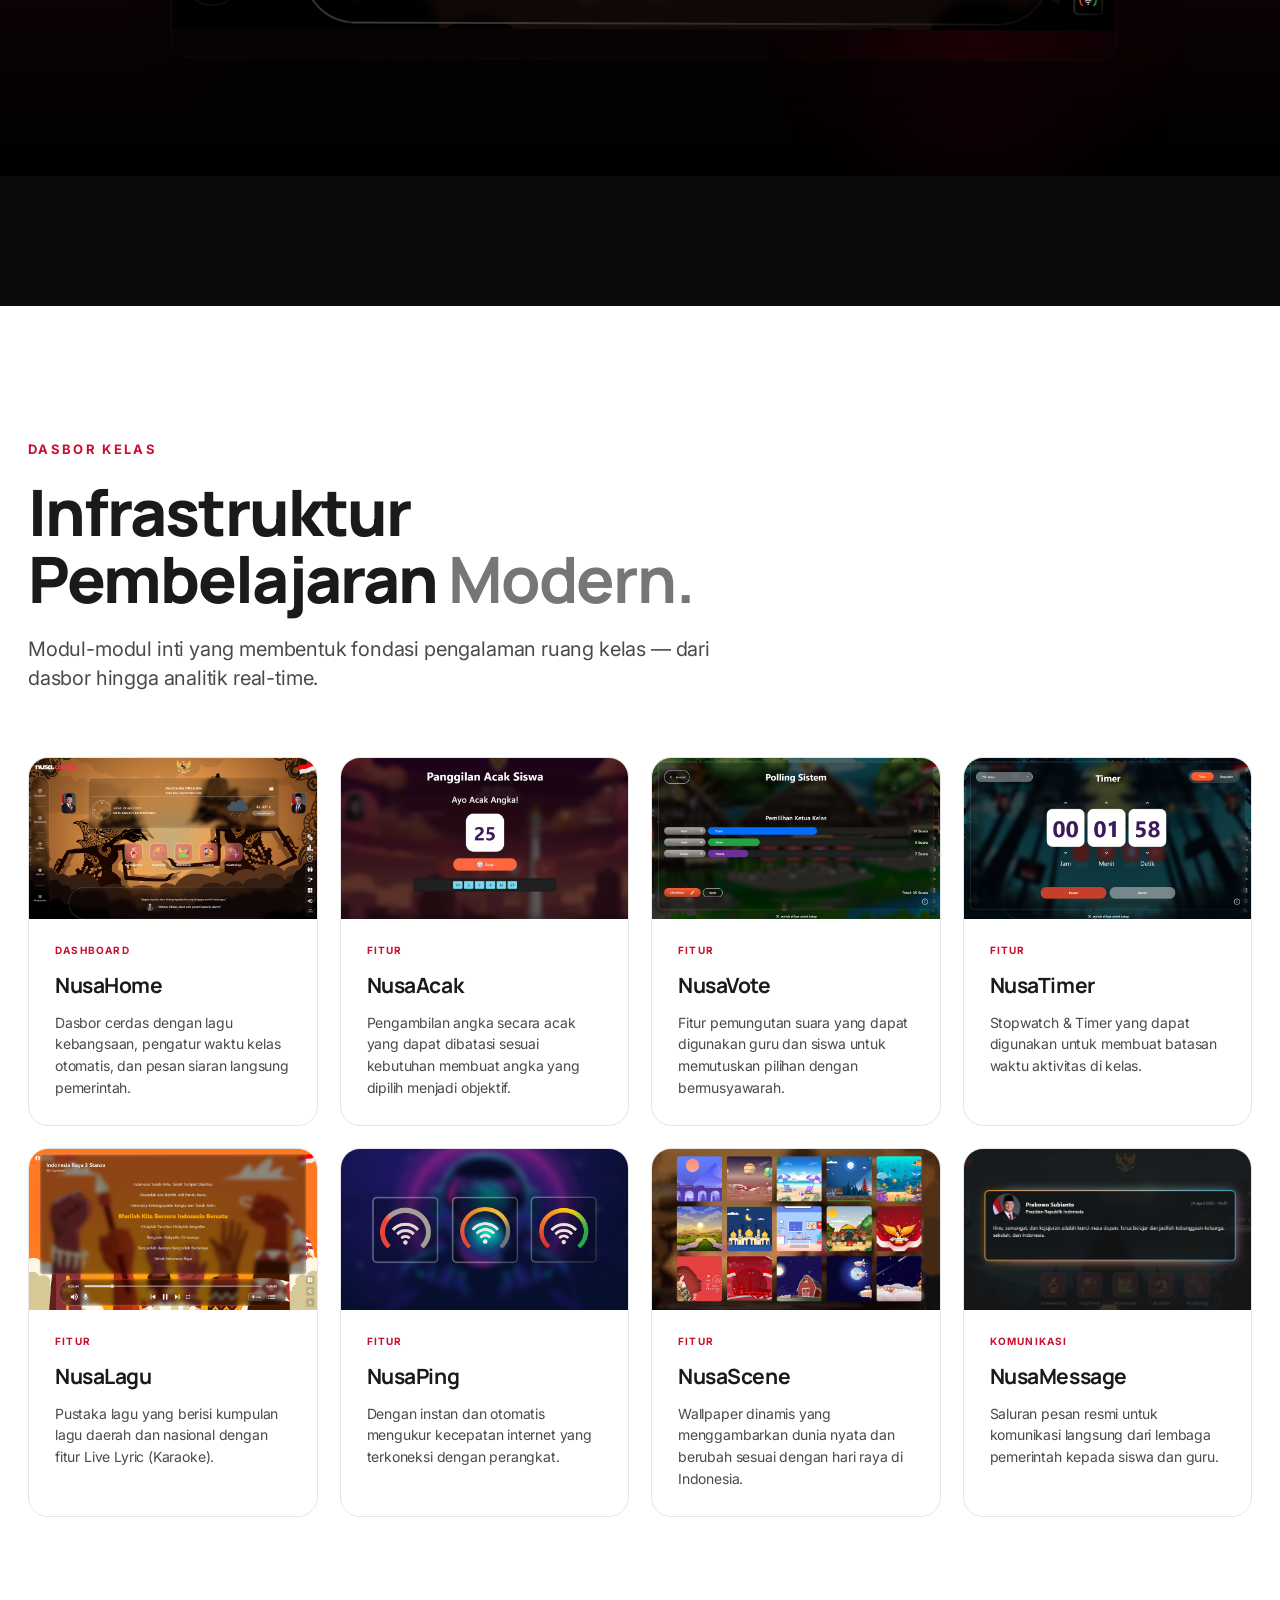
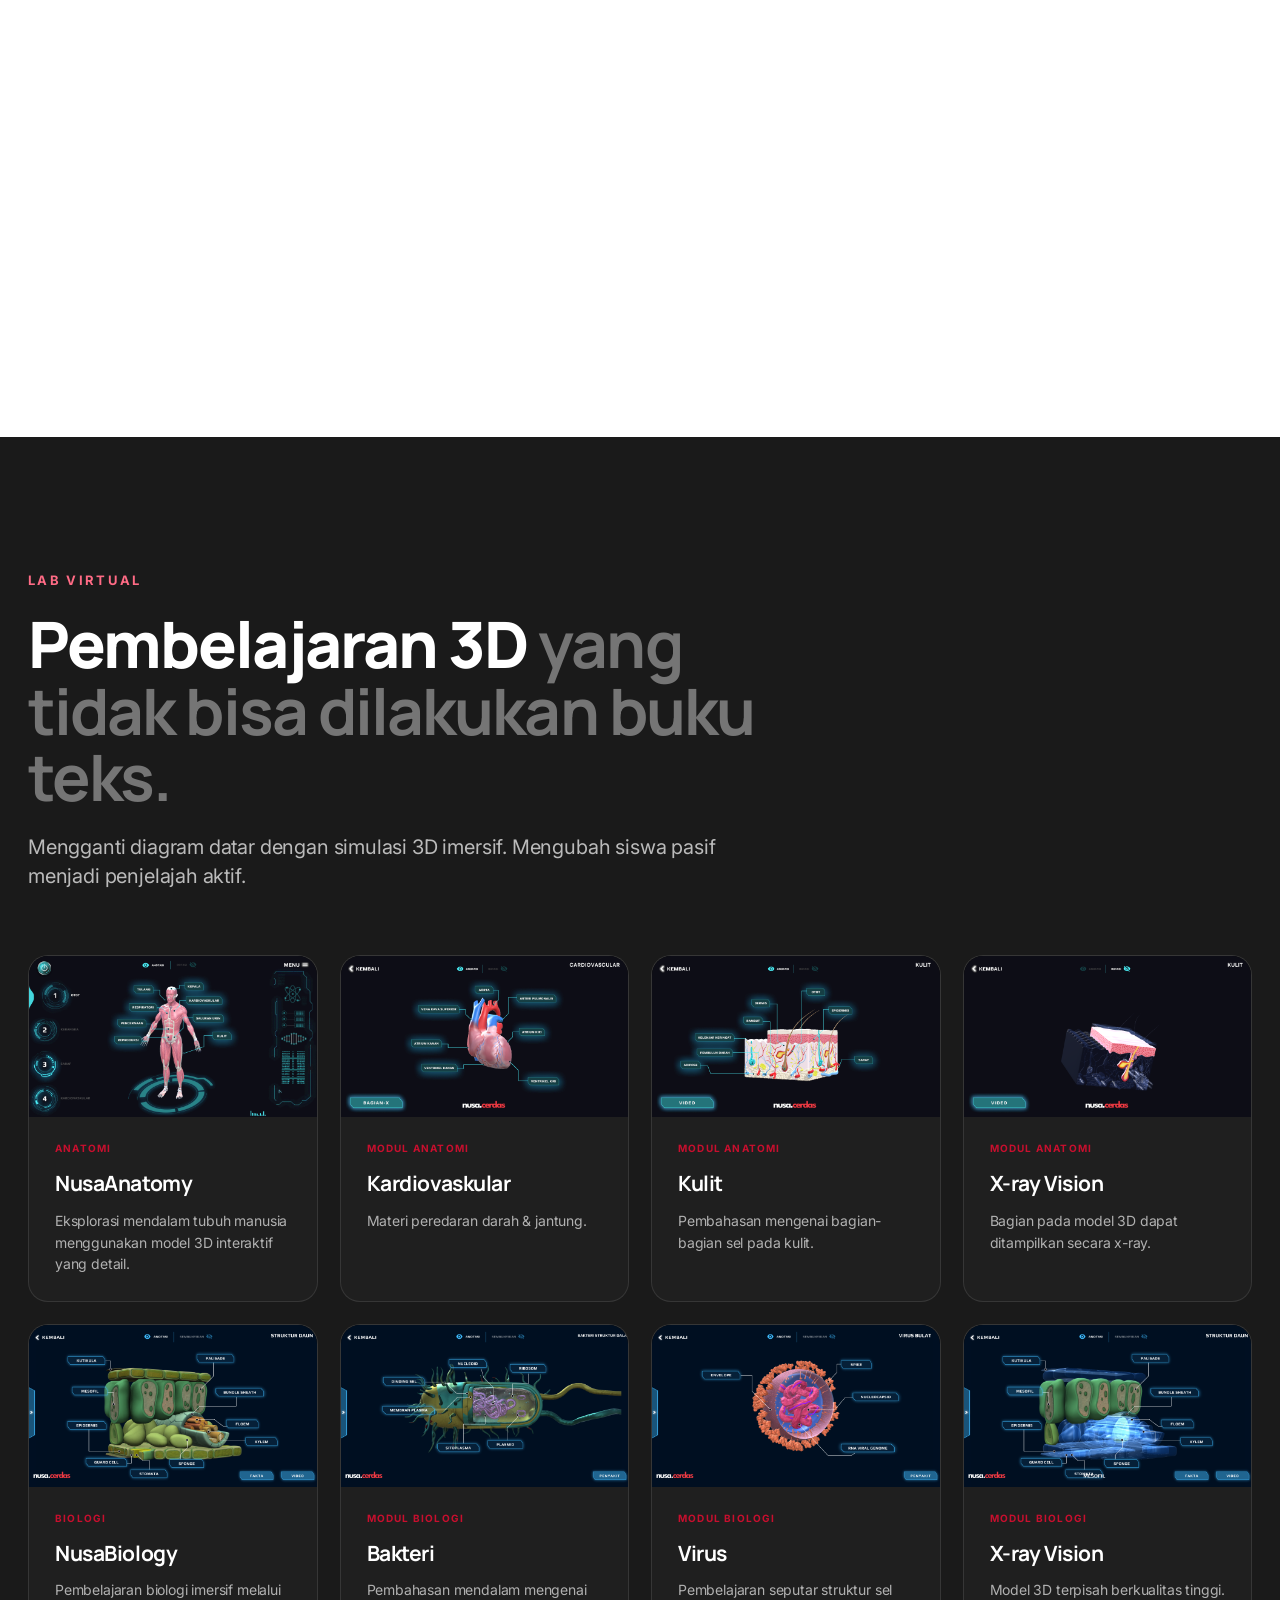
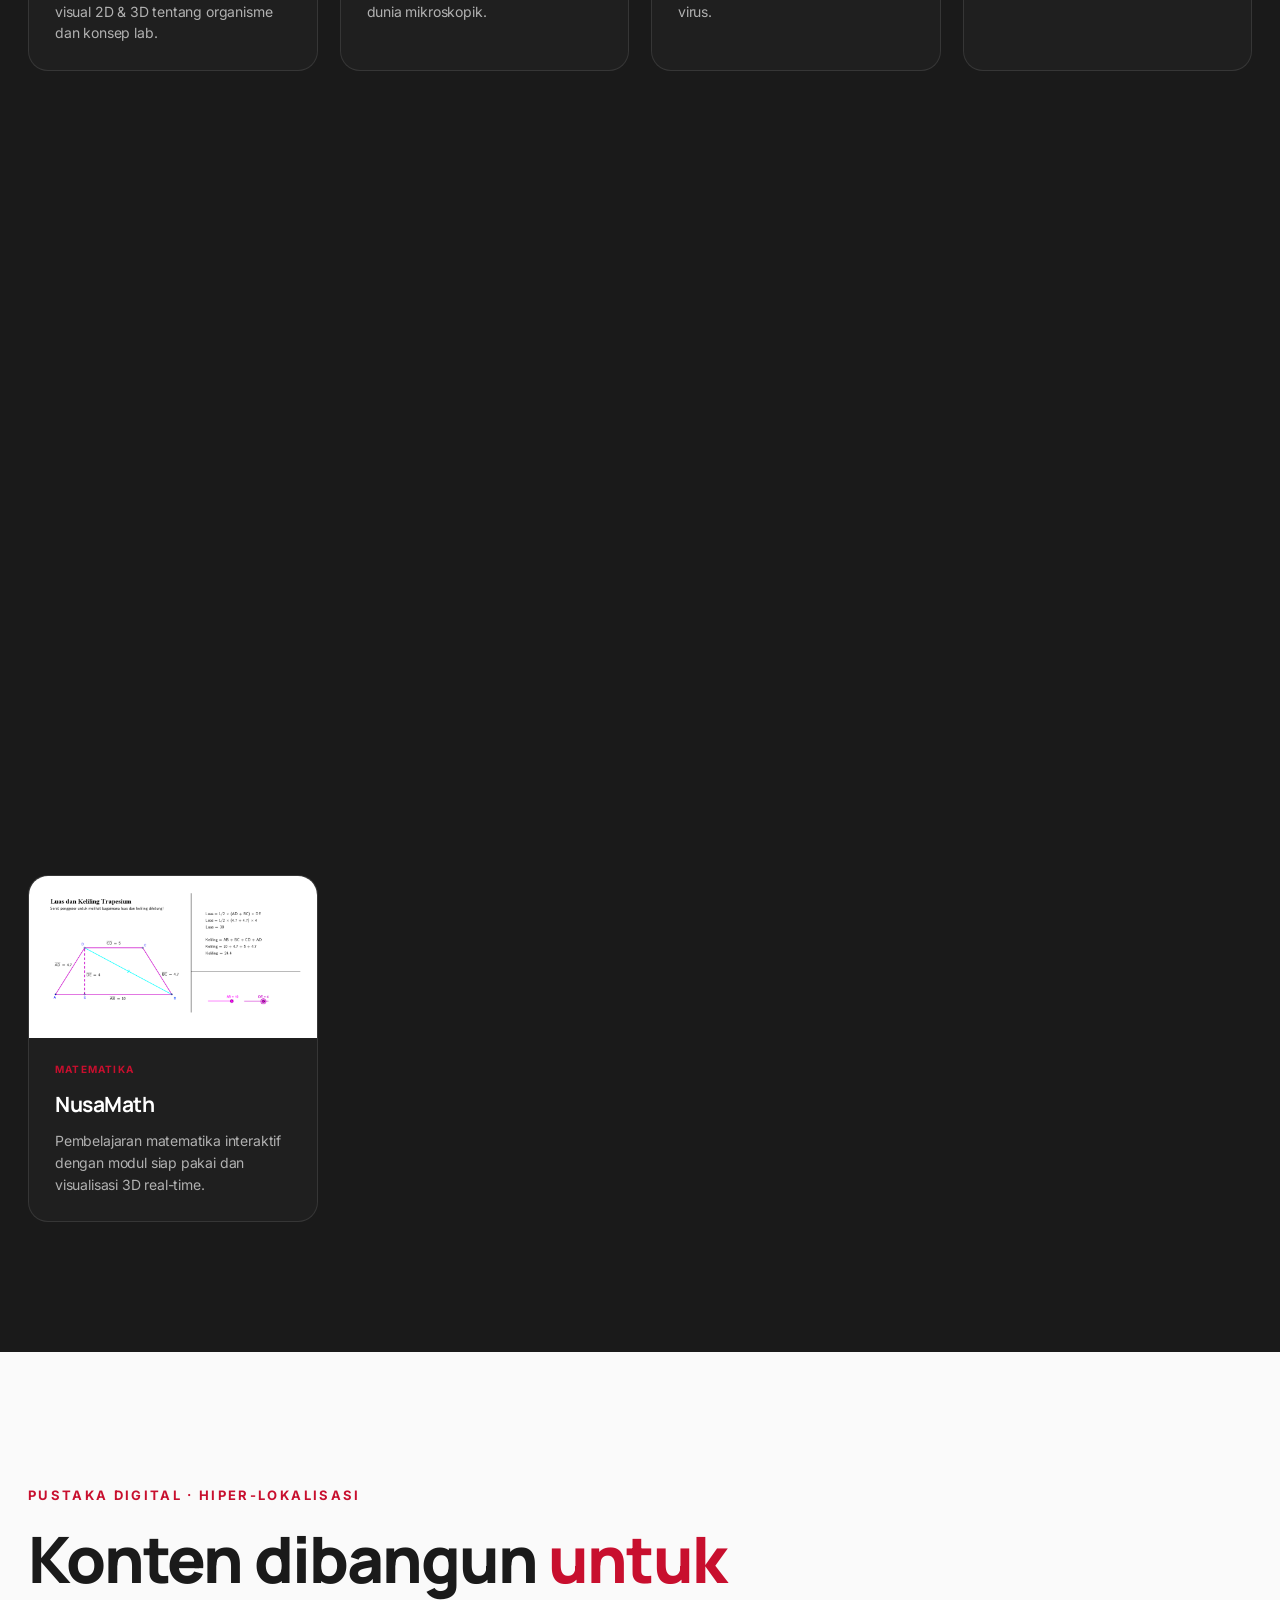
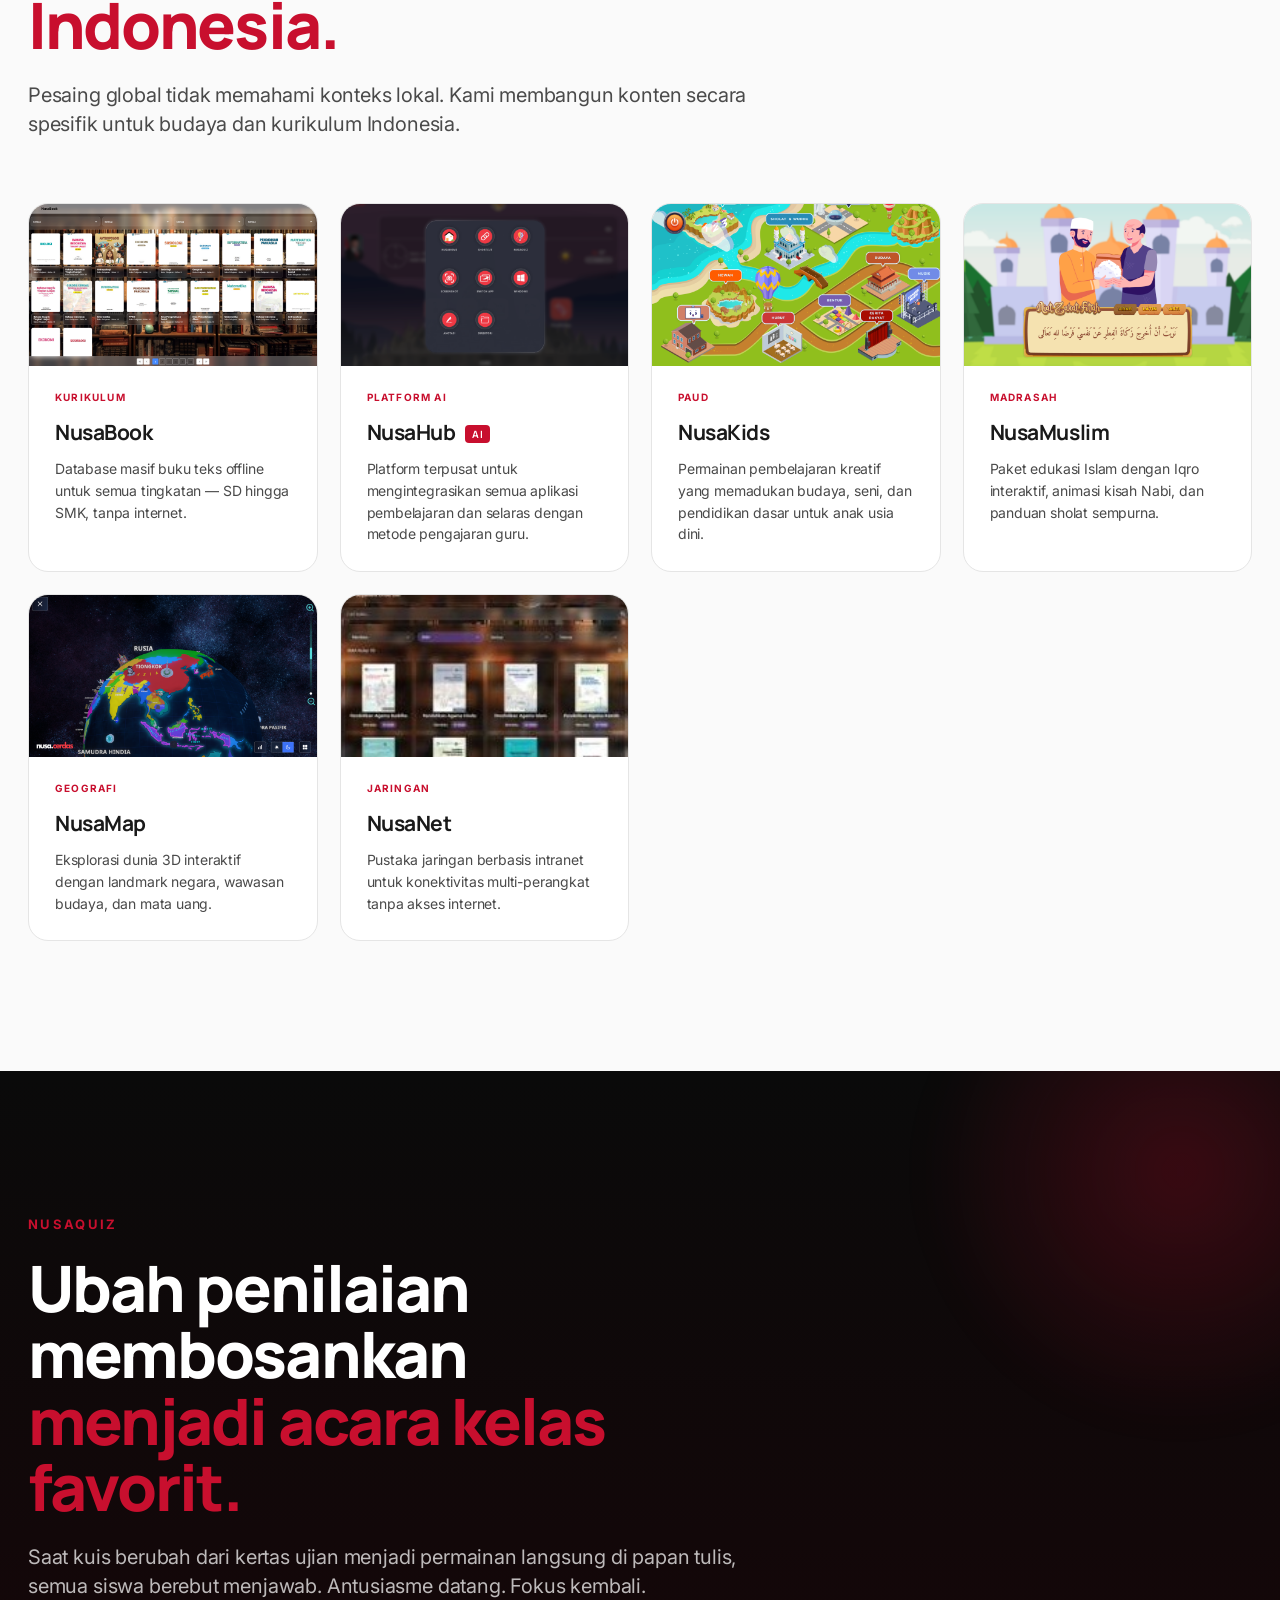
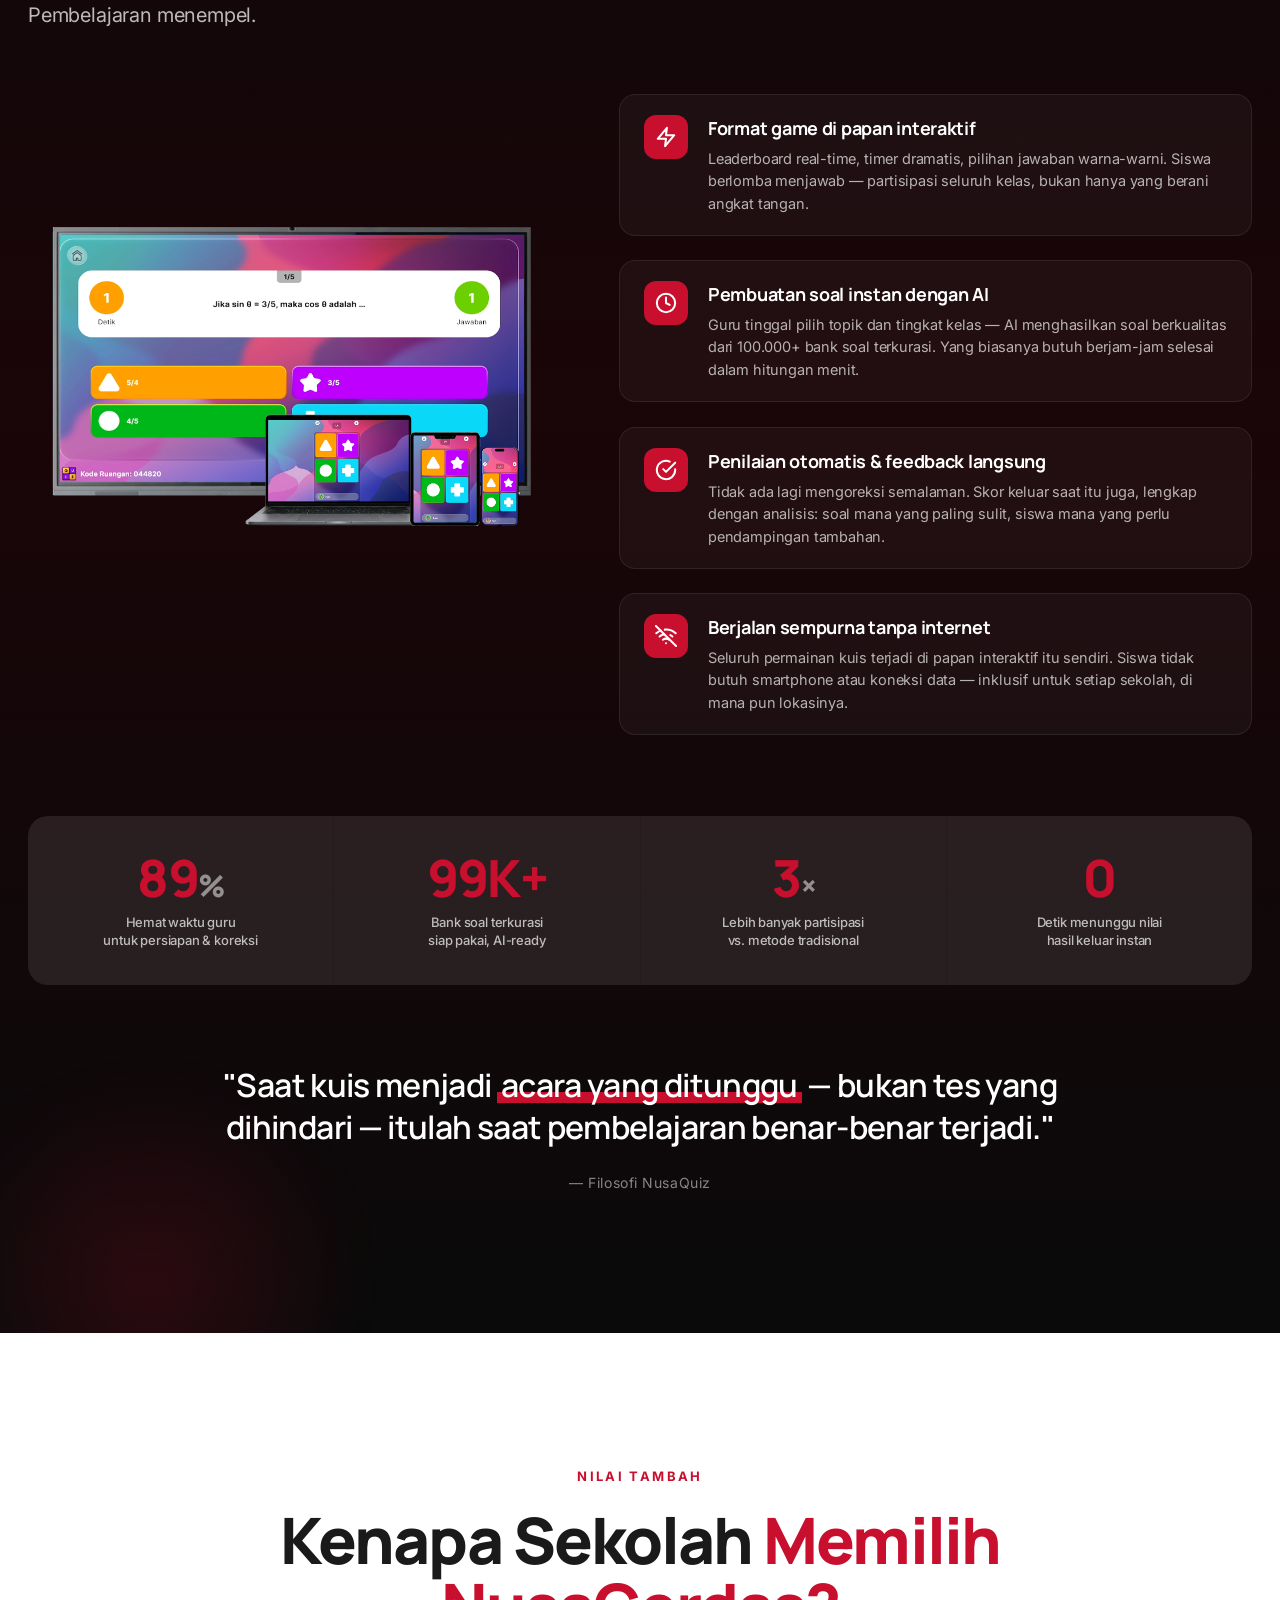
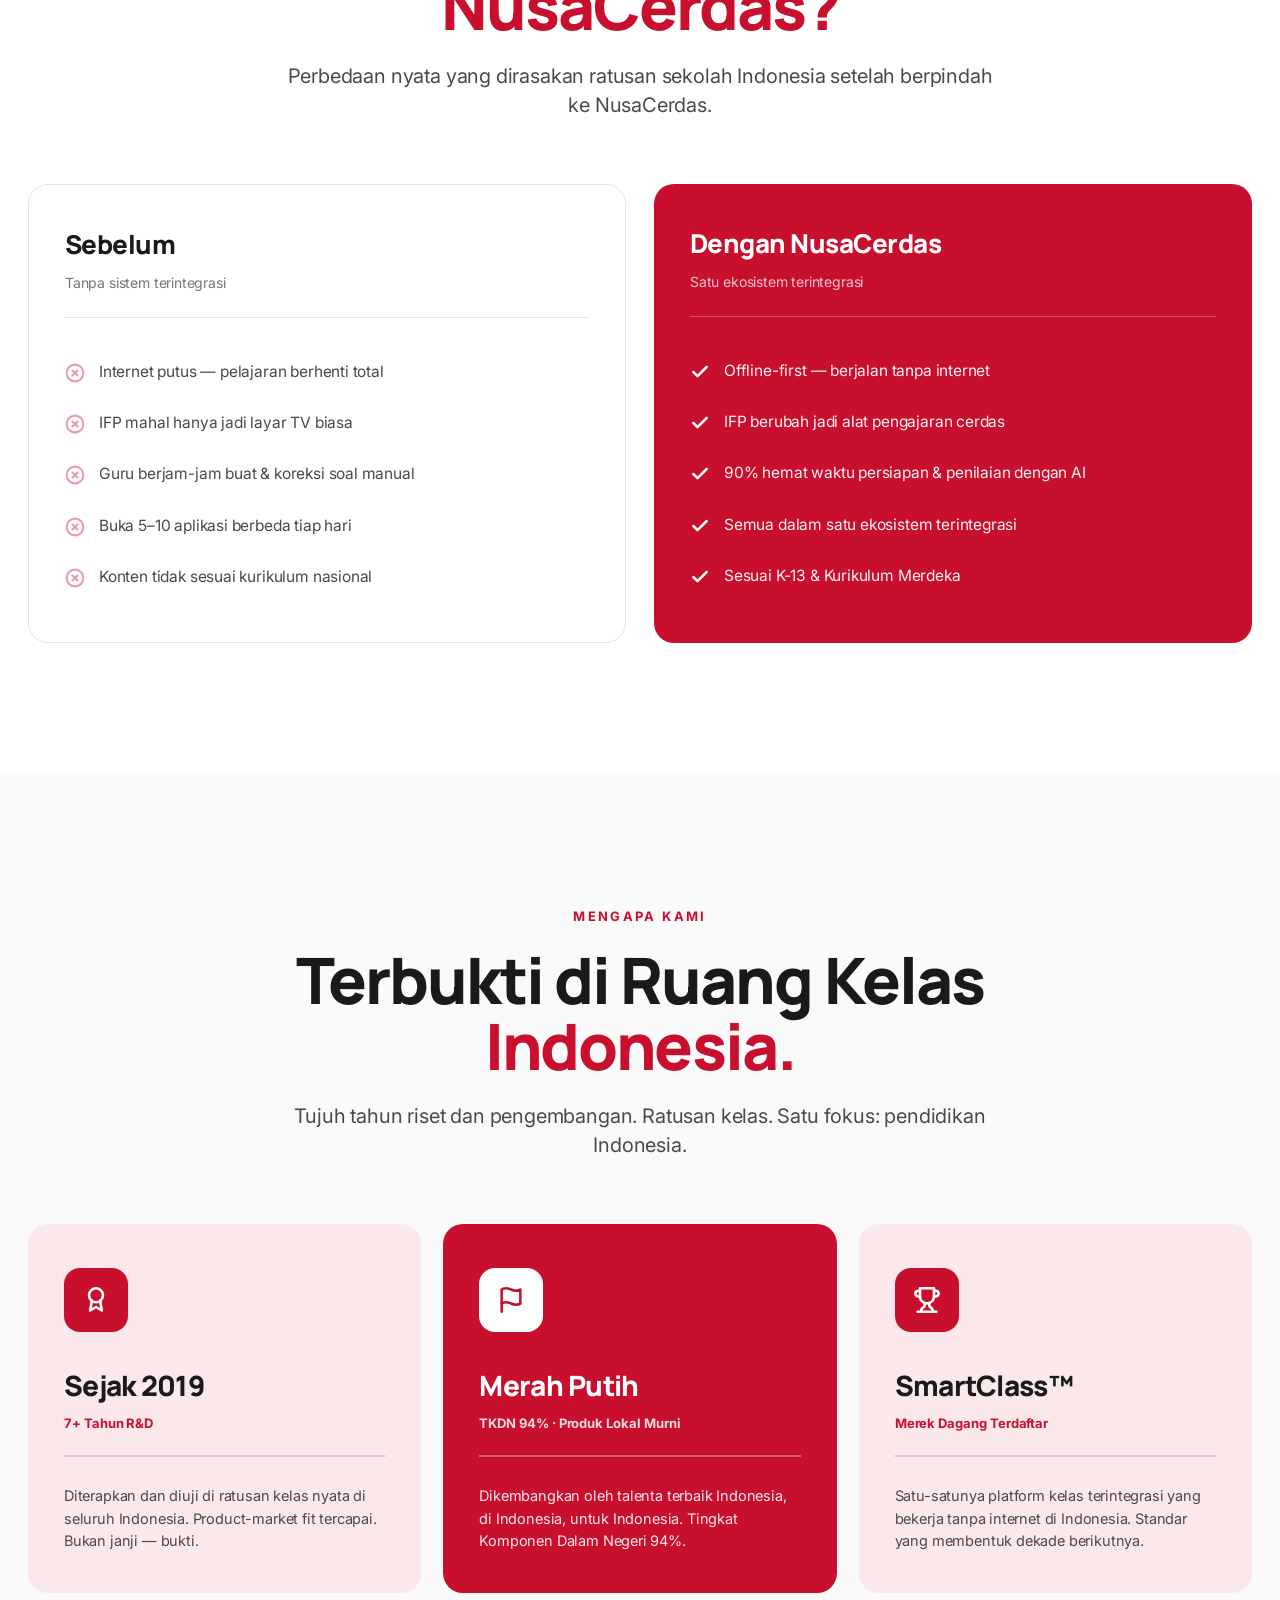
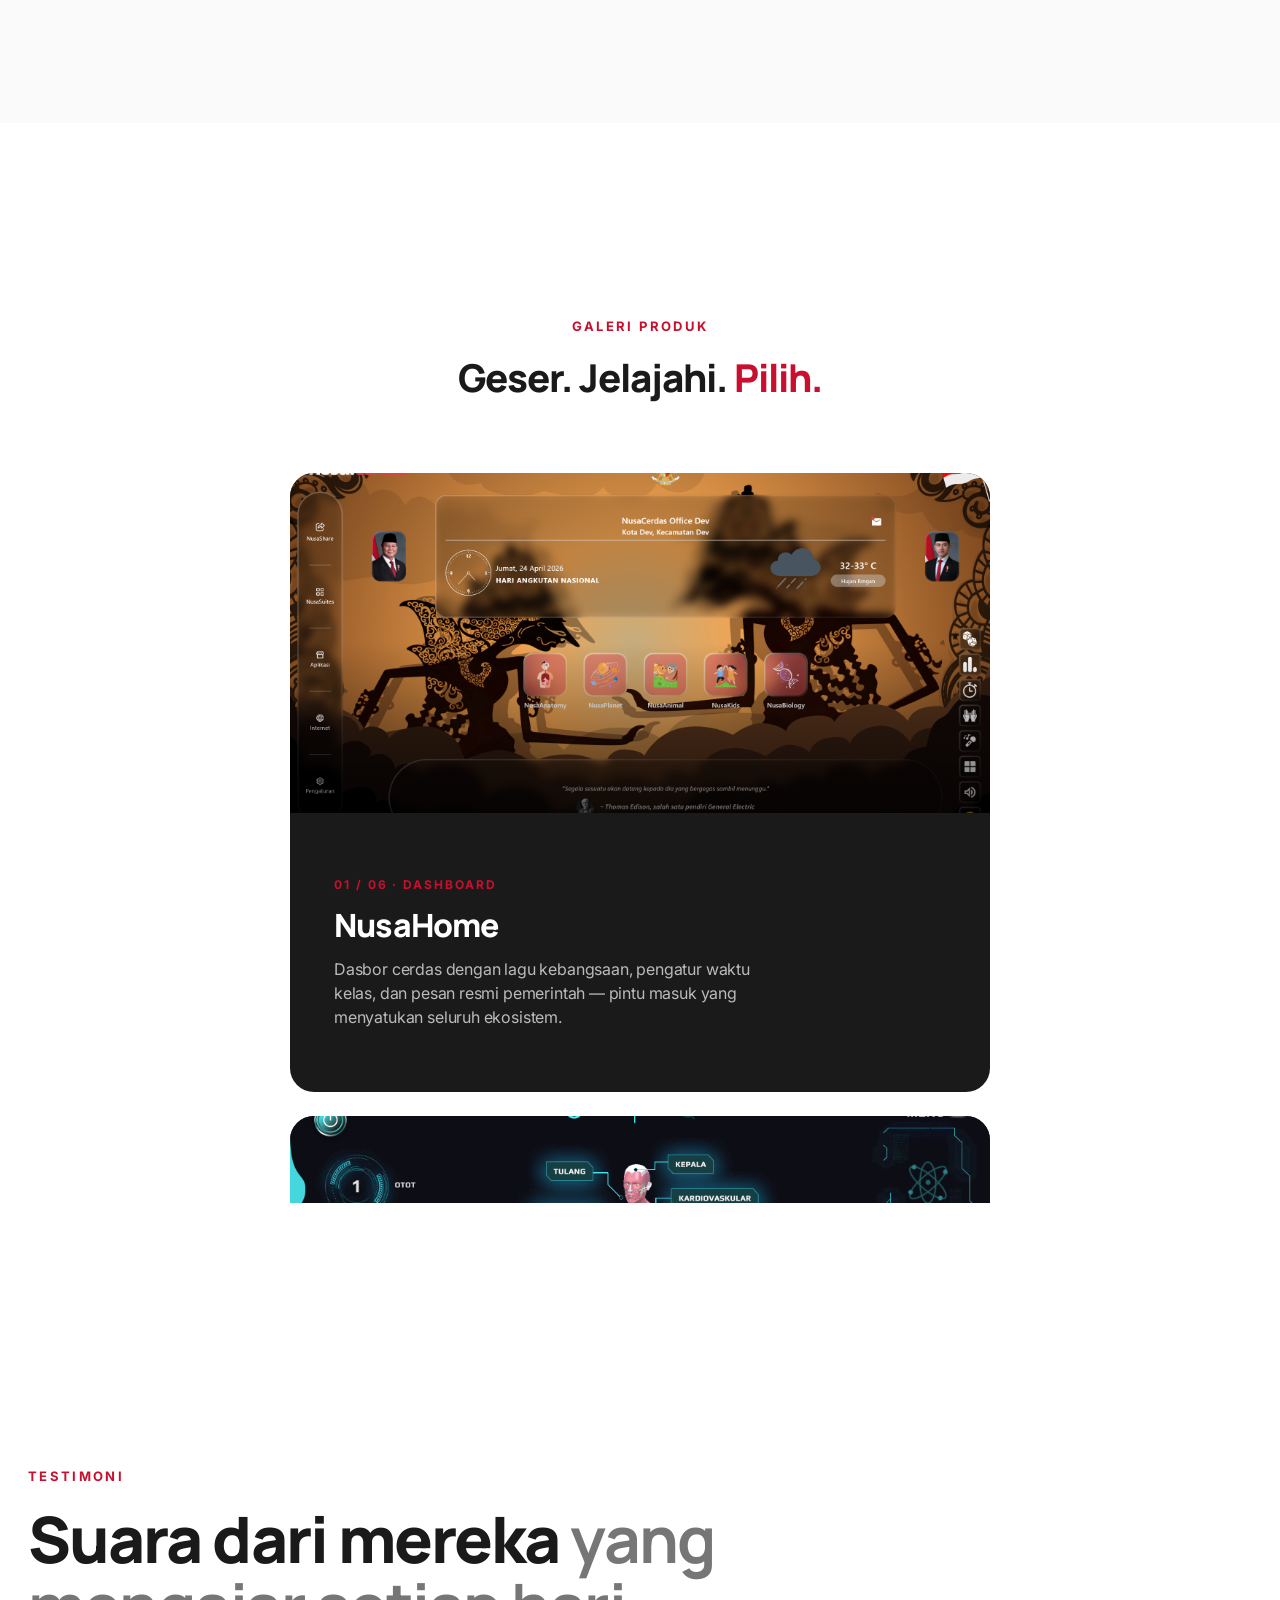
==== commit 88a5129b: "Update Button Quiz" ====
--- a/index.html
+++ b/index.html
@@ -1566,24 +1566,33 @@
     position: relative;
     aspect-ratio: 4/3;
     border-radius: 24px;
-    overflow: hidden;
-    box-shadow: 0 50px 100px rgba(200, 15, 46, 0.35), 0 20px 60px rgba(0,0,0,0.5);
+    overflow: visible;
+    /* box-shadow: 0 50px 100px rgba(200, 15, 46, 0.35), 0 20px 60px rgba(0,0,0,0.5); */
     transform-style: preserve-3d;
     perspective: 1500px;
   }
   .quiz-mockup img {
-    width: 100%; height: 100%;
-    object-fit: cover;
+    position: absolute;
+    left: 0; top: 0;
+    opacity: 0;
+    width: 100%; 
+    height: 100%;
+    object-fit: contain;
     transform: scale(var(--quiz-img-scale, 1.04));
-    transition: transform .8s var(--ease-cinematic);
-    will-change: transform;
+    transition: all .8s var(--ease-cinematic);
+    will-change: transform, display;
   }
   .quiz-mockup::after {
     content: '';
     position: absolute;
     inset: 0;
-    background: linear-gradient(135deg, transparent 60%, rgba(200,15,46,0.15) 100%);
+    /* background: linear-gradient(135deg, transparent 60%, rgba(200,15,46,0.15) 100%); */
     pointer-events: none;
+  }
+
+  .quiz-mockup img.active {
+    
+    opacity: 1;
   }
 
   /* Floating answer badges that "answer" the quiz */
@@ -1613,7 +1622,7 @@
     animation-delay: 0s;
   }
   .quiz-badge.b2 {
-    bottom: -16px; right: -20px;
+    bottom: 90px; left: -20px;
     animation-delay: 1.5s;
     background: var(--red);
     color: var(--white);
@@ -1674,7 +1683,33 @@
     border-color: rgba(200,15,46,0.3);
     transform: translateX(6px);
   }
-
+.button-quiz {
+  display: flex;
+  justify-content: space-evenly;
+  align-items: center;
+  background: linear-gradient(180deg, rgb(59, 4, 4) 20%,#1a0508);
+  width: 100%; 
+  height: 60px;
+  margin-top: 20px;
+  border-radius: 25px;
+  border-width: 2px;
+  border-style: solid;
+  border-color: #353535;
+  overflow: hidden;
+}
+.quiz-option{
+  transition: 0.5s;
+  display: flex;
+  justify-content: center;
+  align-items: center;
+  cursor: pointer;
+  height: 100%;
+  width: 100%;
+}
+.quiz-option:hover {
+  transition: 0.5s;
+  background-color: #a00d24;
+}
   /* Icon pops in slightly after the card lands */
   .quiz-feature-icon {
     width: 44px; height: 44px;
@@ -3261,8 +3296,13 @@
     <div class="quiz-showcase">
       <!-- Mockup with floating badges -->
       <div class="quiz-mockup">
-        <img src="assets/NusaSuites- Screenshot/NusaQuiz/alldevice.png" alt="Tampilan NusaQuiz di papan interaktif" />
-        <div class="quiz-badge b1">
+        <div style="position: relative; height: 320px;">
+          <img class="active" id="image-quiz-1" src="assets/NusaSuites- Screenshot/NusaQuiz/alldevice.png" alt="Tampilan NusaQuiz di papan interaktif" />
+          <img id="image-quiz-2" src="assets/NusaSuites- Screenshot/NusaAnatomy/Jantung.png" alt="Tampilan NusaQuiz di papan interaktif" />
+          <img id="image-quiz-3" src="assets/NusaSuites- Screenshot/NusaAnatomy/Kulit.png" alt="Tampilan NusaQuiz di papan interaktif" />
+          <img id="image-quiz-4" src="assets/NusaSuites- Screenshot/NusaAnatomy/Main Menu.png" alt="Tampilan NusaQuiz di papan interaktif" />
+        </div>
+        <!-- <div class="quiz-badge b1">
           <span class="quiz-badge-emoji">
             <svg width="14" height="14" viewBox="0 0 24 24" fill="none" stroke="currentColor" stroke-width="3" stroke-linecap="round" stroke-linejoin="round"><polyline points="20 6 9 17 4 12"/></svg>
           </span>
@@ -3279,6 +3319,12 @@
             <svg width="14" height="14" viewBox="0 0 24 24" fill="none" stroke="currentColor" stroke-width="2.5" stroke-linecap="round" stroke-linejoin="round"><polygon points="12 2 15.09 8.26 22 9.27 17 14.14 18.18 21.02 12 17.77 5.82 21.02 7 14.14 2 9.27 8.91 8.26 12 2"/></svg>
           </span>
           +100 Skor
+        </div> -->
+        <div class="button-quiz">
+          <div id="quiz-option-1" class="quiz-option">Cepat</div>
+          <div id="quiz-option-2" class="quiz-option">Pilgan</div>
+          <div id="quiz-option-3" class="quiz-option">Poin</div>
+          <div id="quiz-option-4" class="quiz-option">Misteri</div>
         </div>
       </div>
 
@@ -3637,6 +3683,37 @@
 </footer>
 
 <script>
+  document.querySelector("#quiz-option-1").addEventListener("click", () => {
+    document.querySelector("#image-quiz-1").classList.add("active");
+    
+    document.querySelector("#image-quiz-2").classList.remove("active");
+    document.querySelector("#image-quiz-3").classList.remove("active");
+    document.querySelector("#image-quiz-4").classList.remove("active");
+  });
+  document.querySelector("#quiz-option-2").addEventListener("click", () => {
+    document.querySelector("#image-quiz-2").classList.add("active");
+    
+    document.querySelector("#image-quiz-1").classList.remove("active");
+    document.querySelector("#image-quiz-3").classList.remove("active");
+    document.querySelector("#image-quiz-4").classList.remove("active");
+  });
+  document.querySelector("#quiz-option-3").addEventListener("click", () => {
+    document.querySelector("#image-quiz-3").classList.add("active");
+    
+    document.querySelector("#image-quiz-2").classList.remove("active");
+    document.querySelector("#image-quiz-1").classList.remove("active");
+    document.querySelector("#image-quiz-4").classList.remove("active");
+  });
+  document.querySelector("#quiz-option-4").addEventListener("click", () => {
+    document.querySelector("#image-quiz-4").classList.add("active");
+    
+    document.querySelector("#image-quiz-2").classList.remove("active");
+    document.querySelector("#image-quiz-3").classList.remove("active");
+    document.querySelector("#image-quiz-1").classList.remove("active");
+  });
+
+
+
   /* === Reveal-on-scroll === */
   const io = new IntersectionObserver((entries) => {
     entries.forEach(e => {
@@ -4113,7 +4190,6 @@
     io.observe(list);
   })();
 
-
 </script>
 
 <!-- 
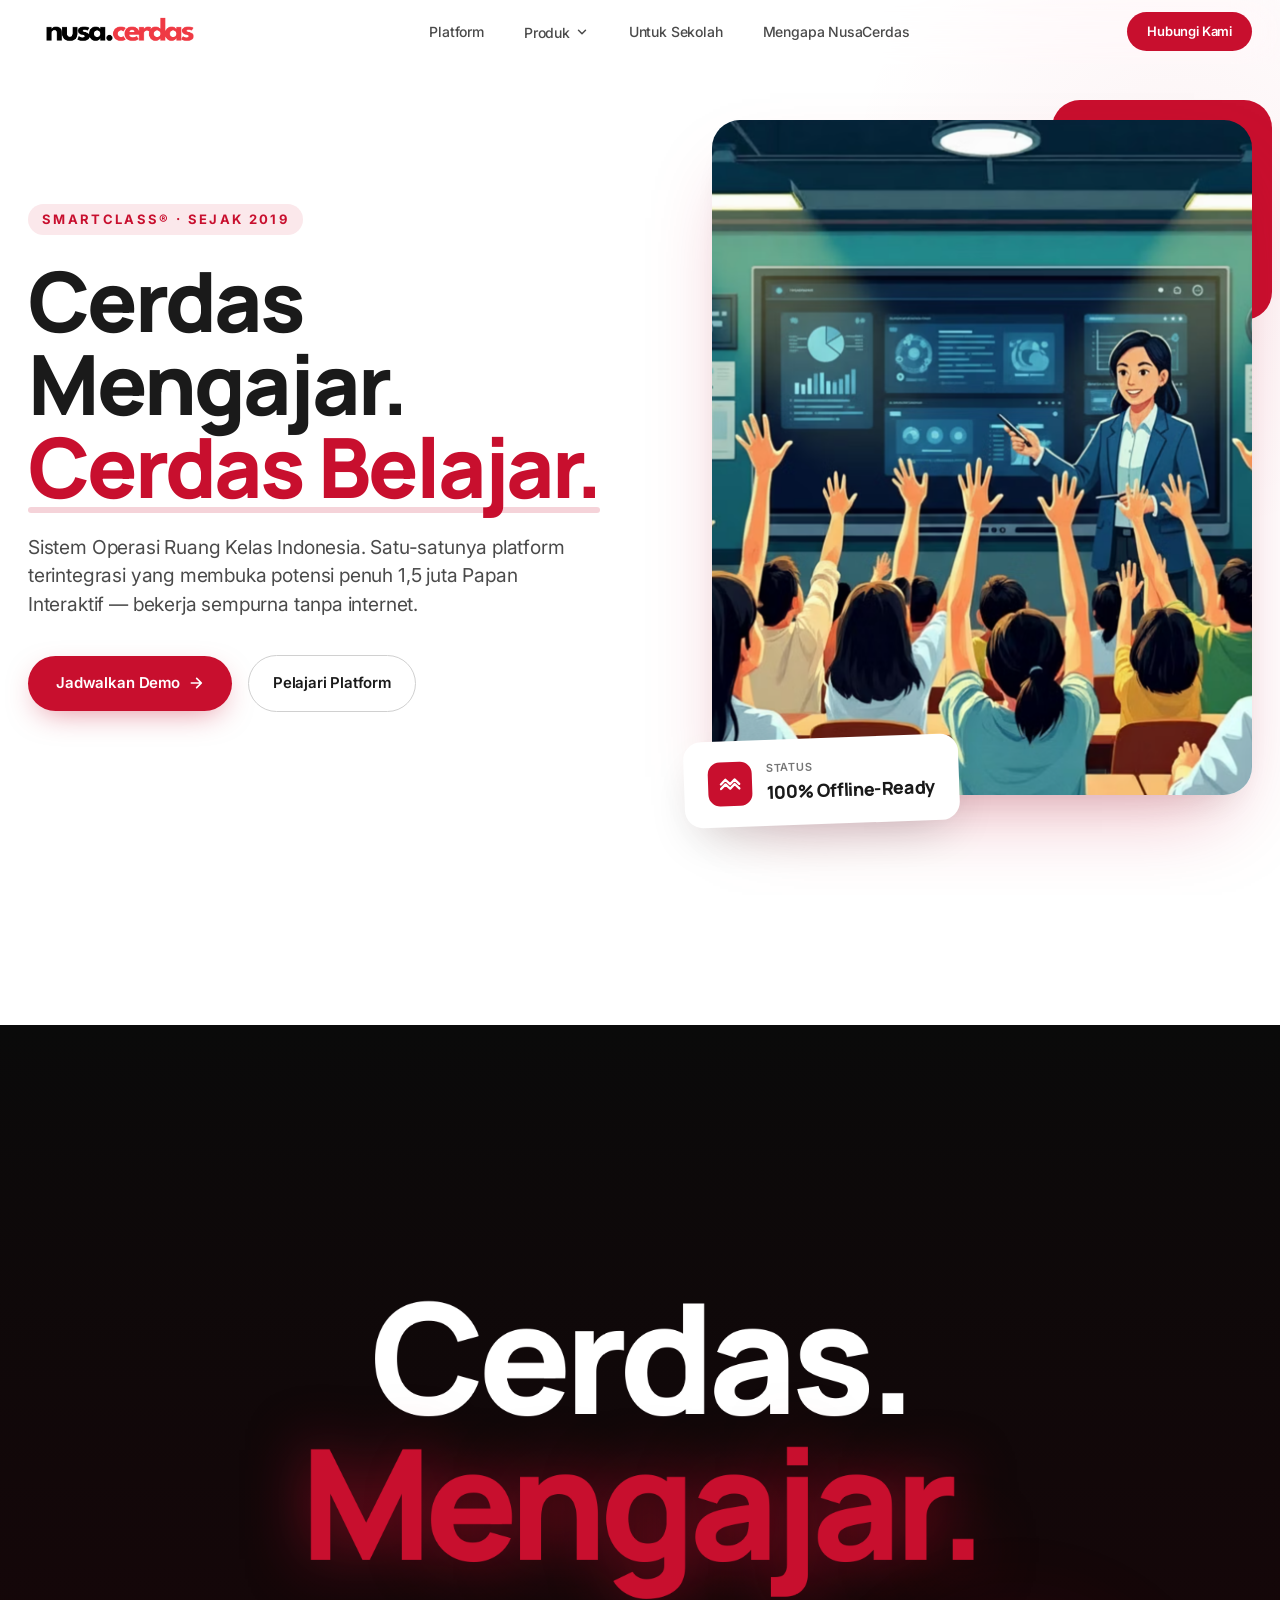
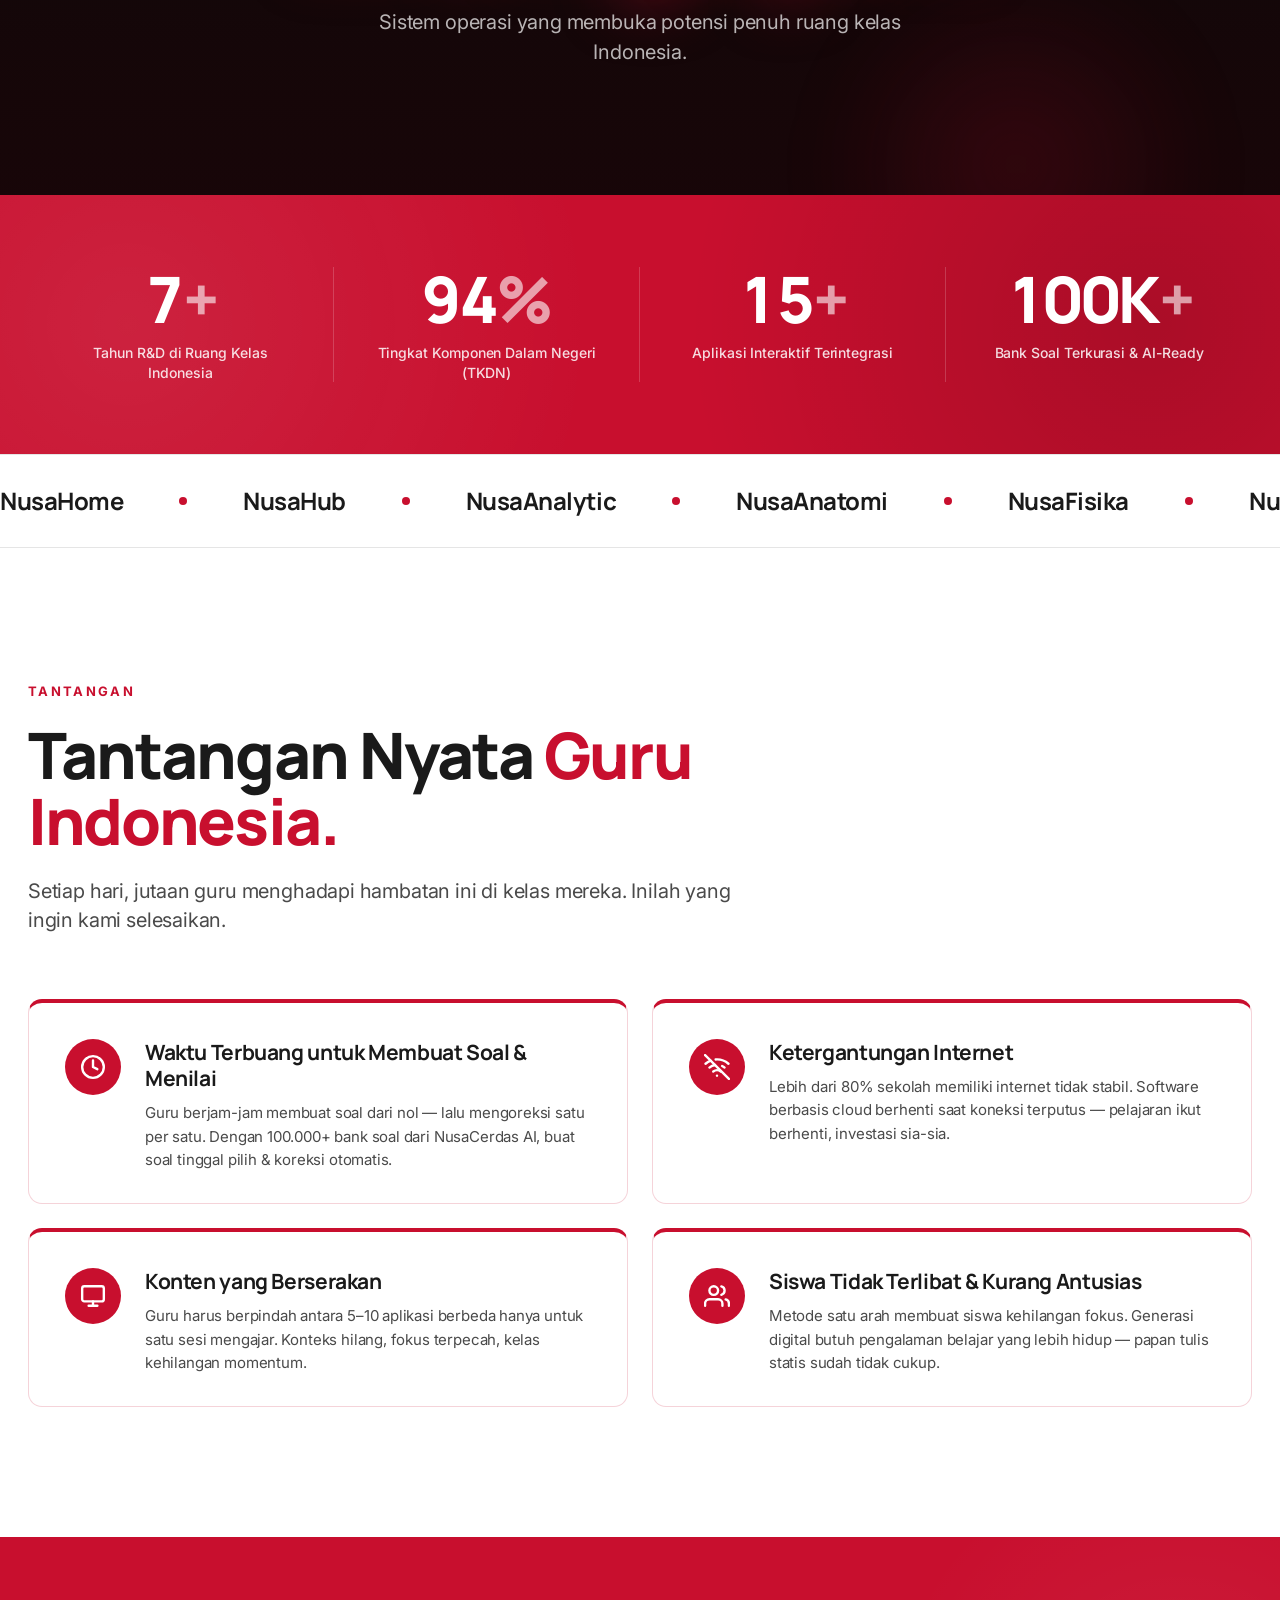
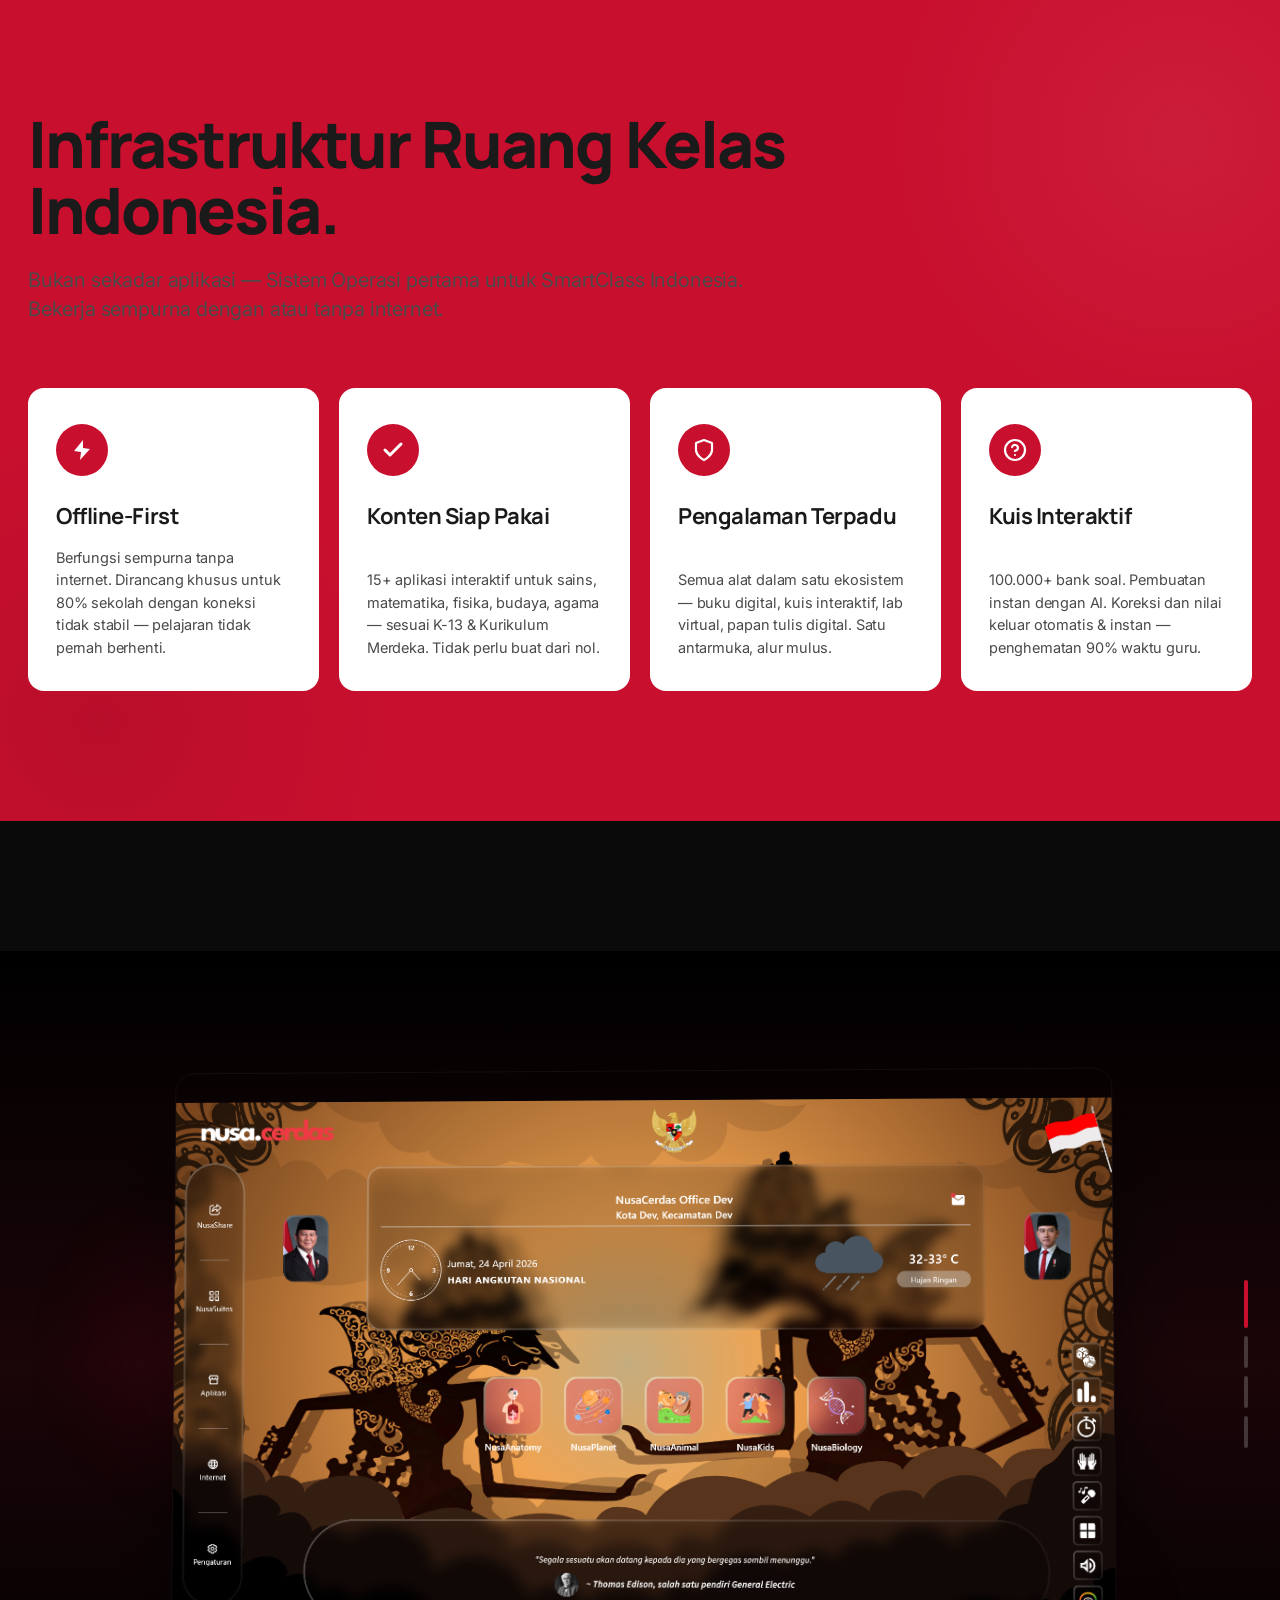
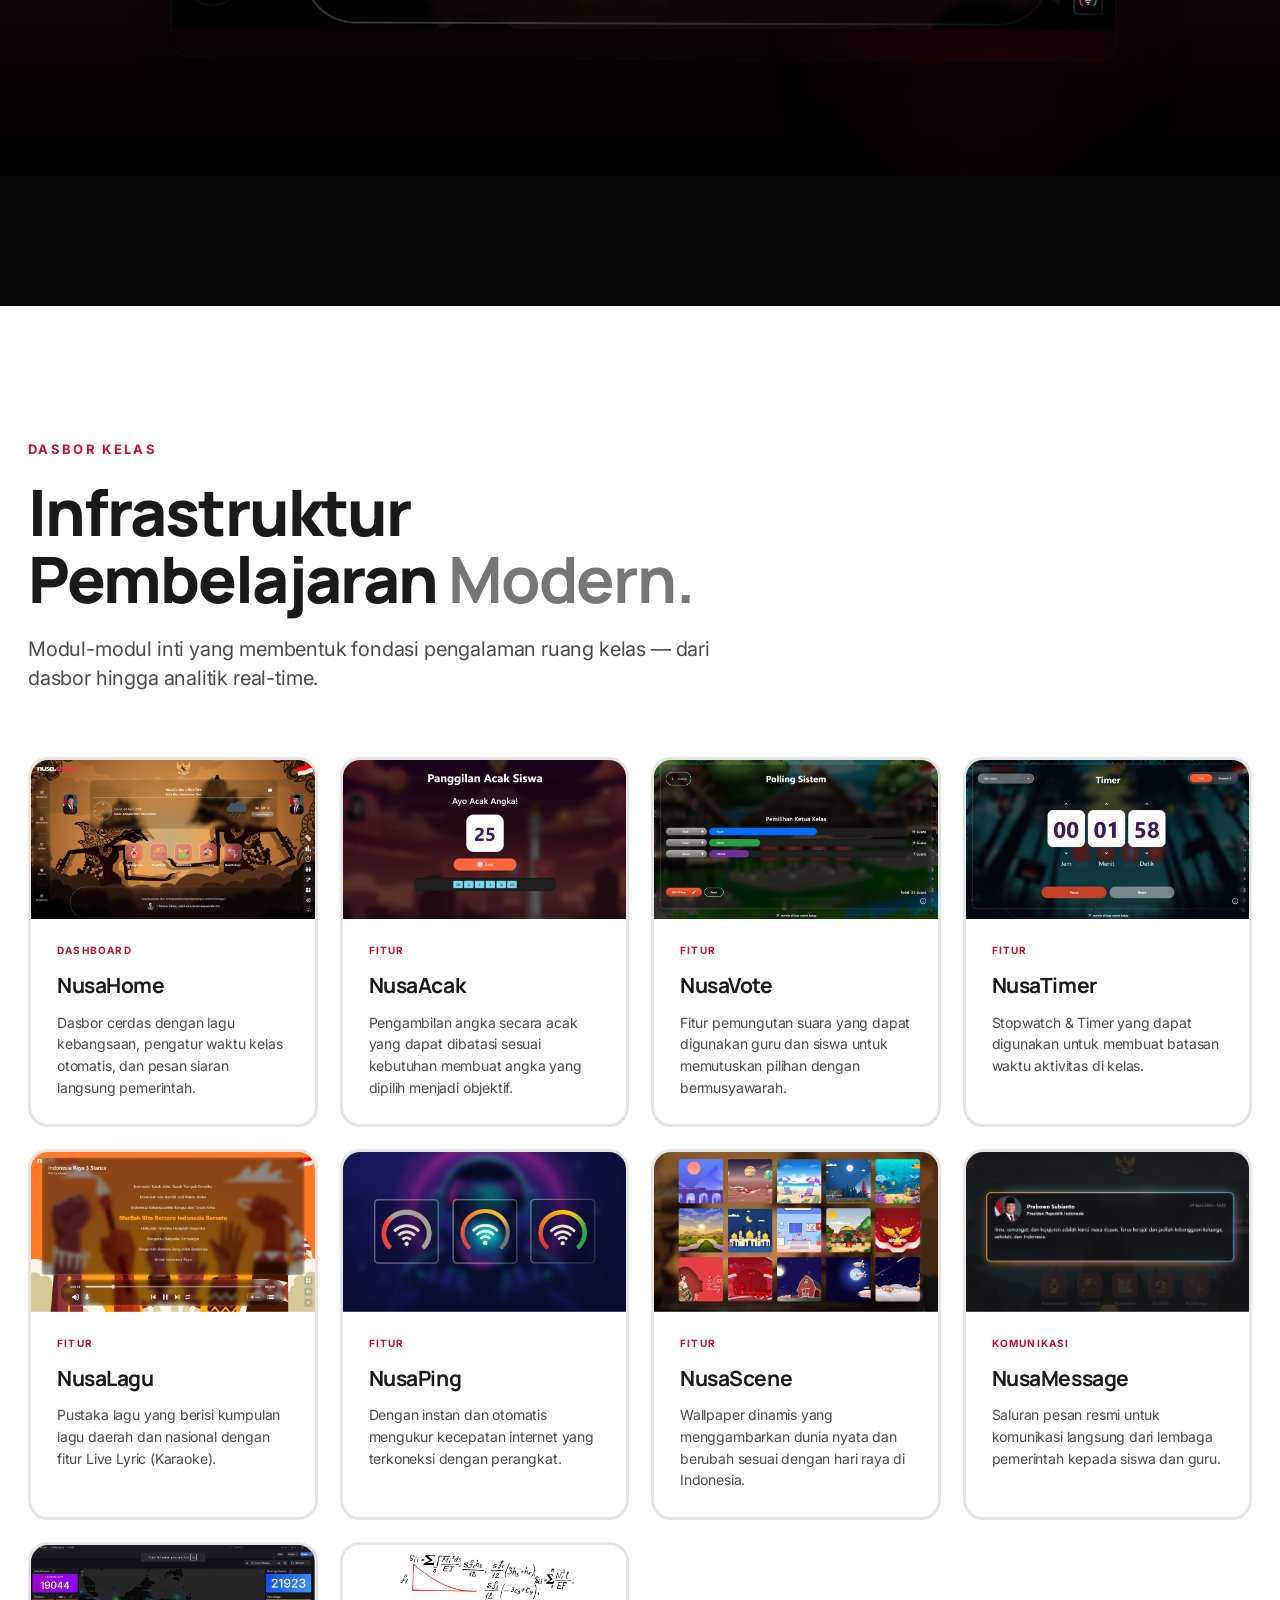
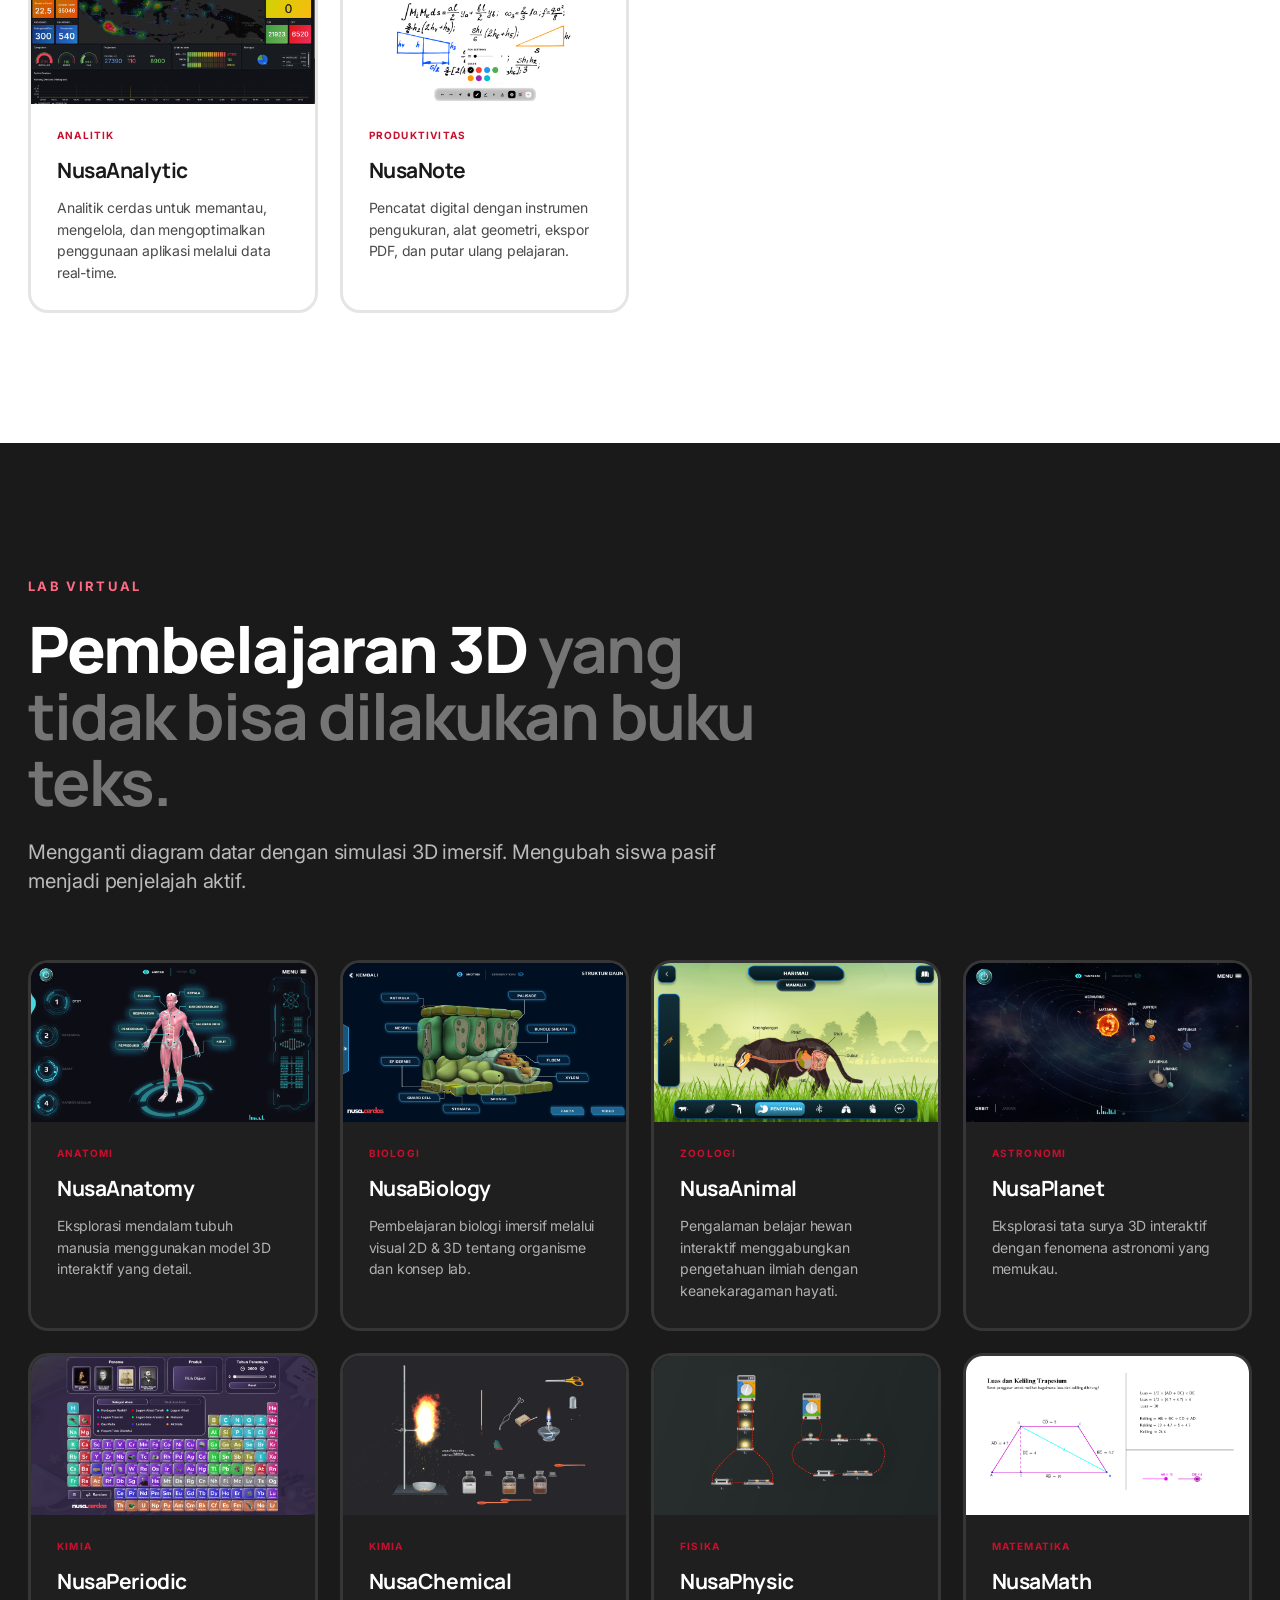
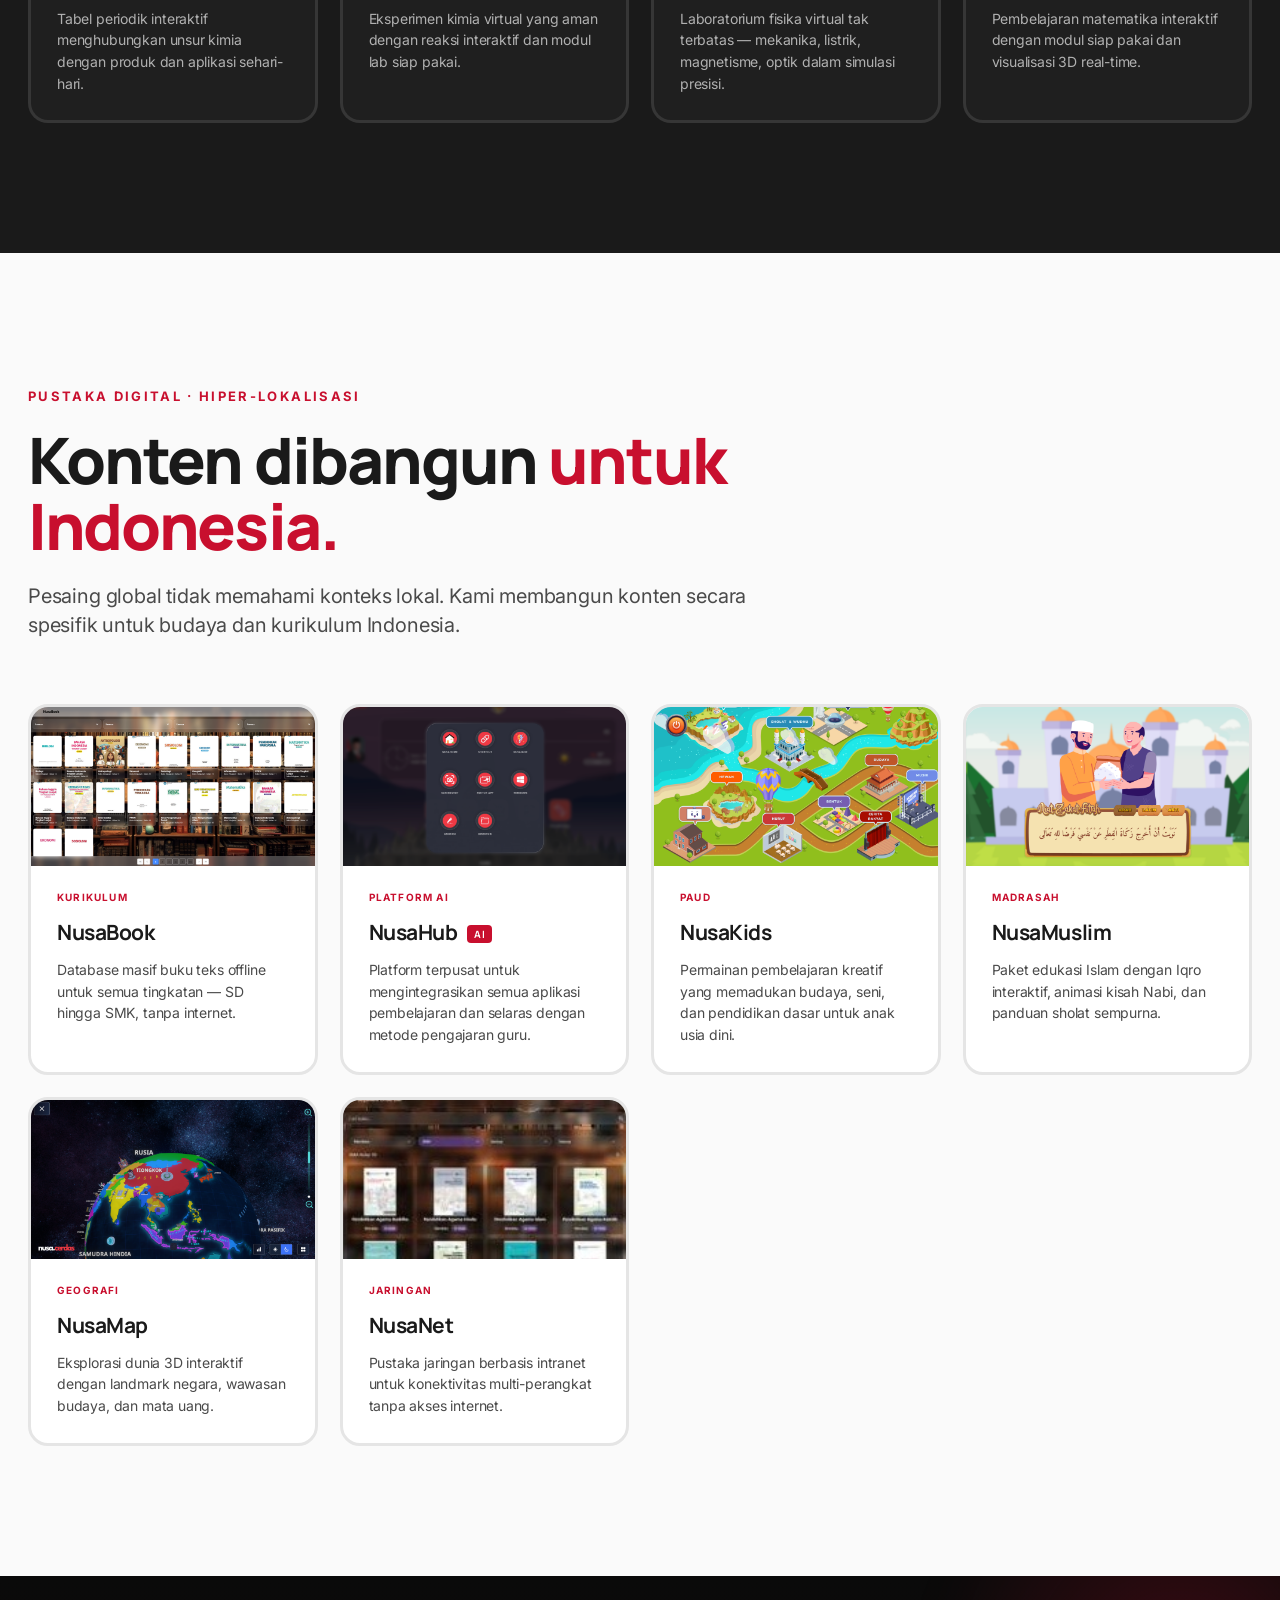
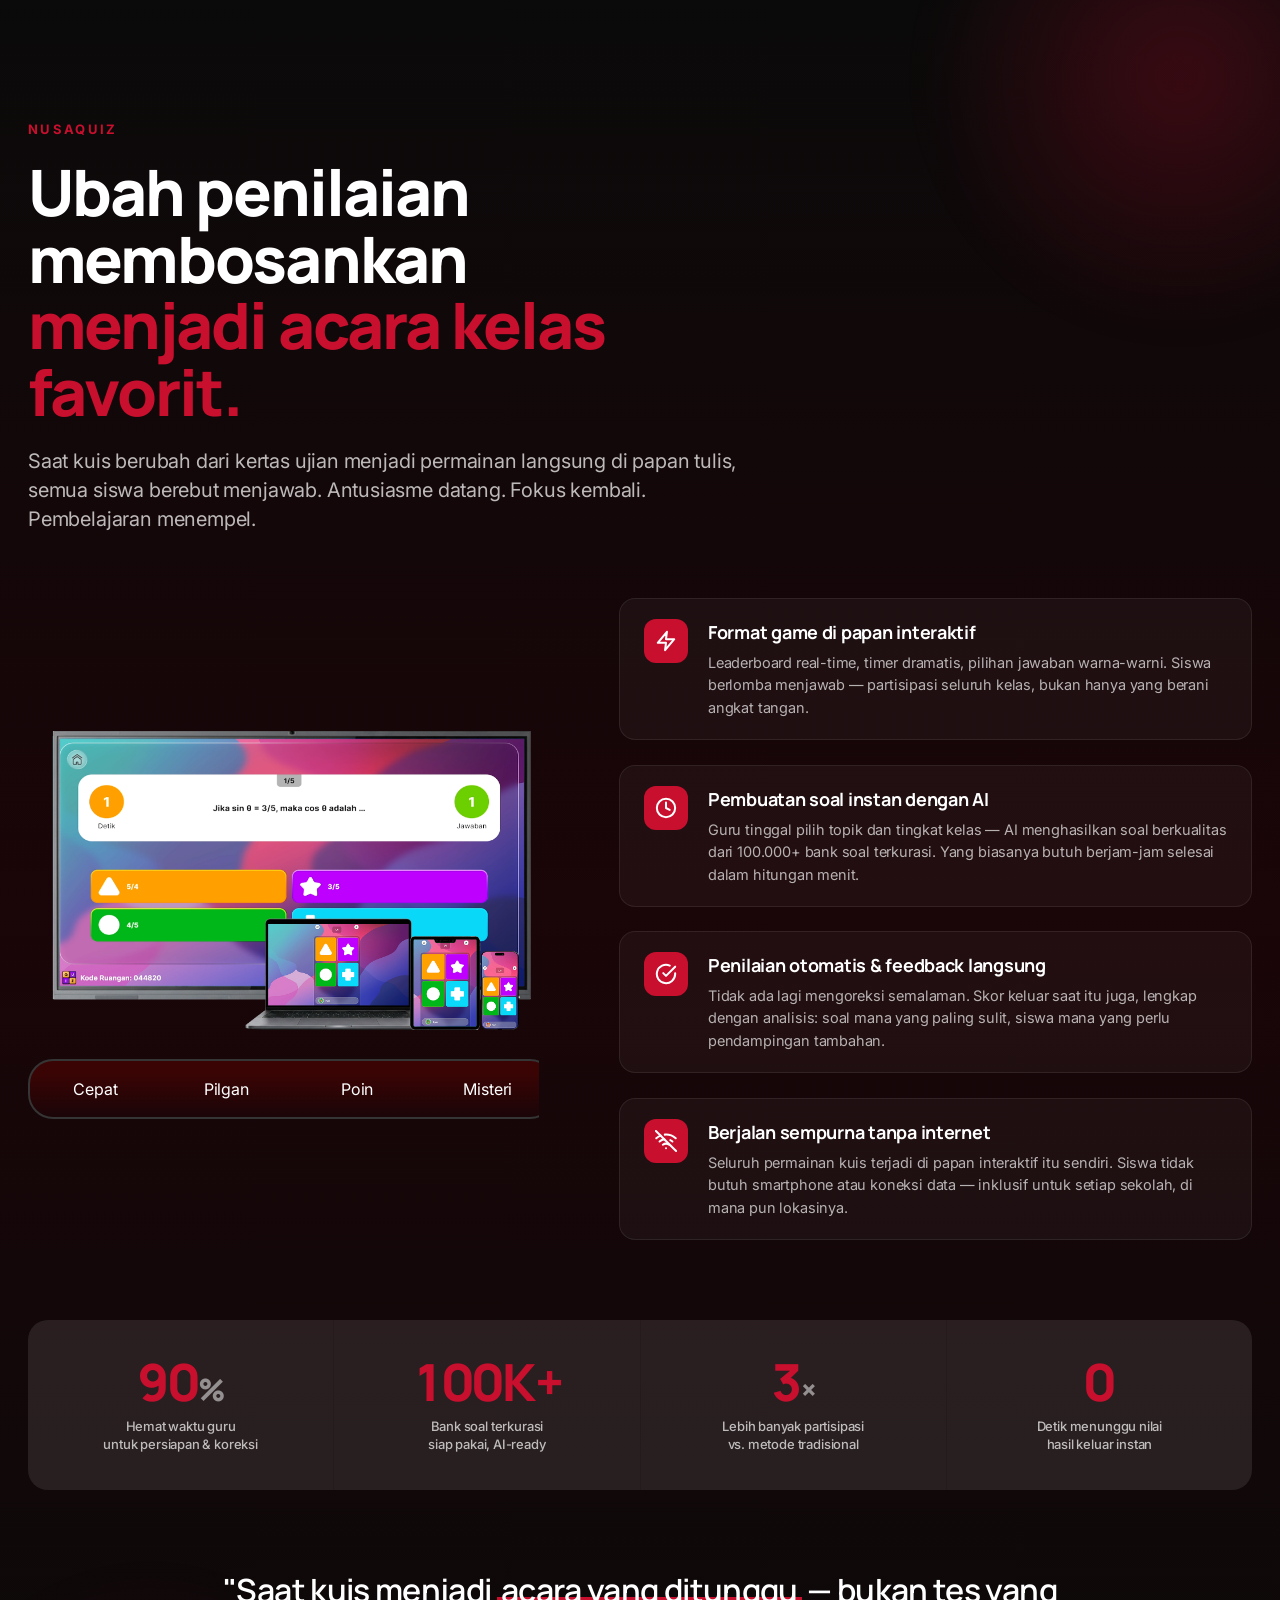
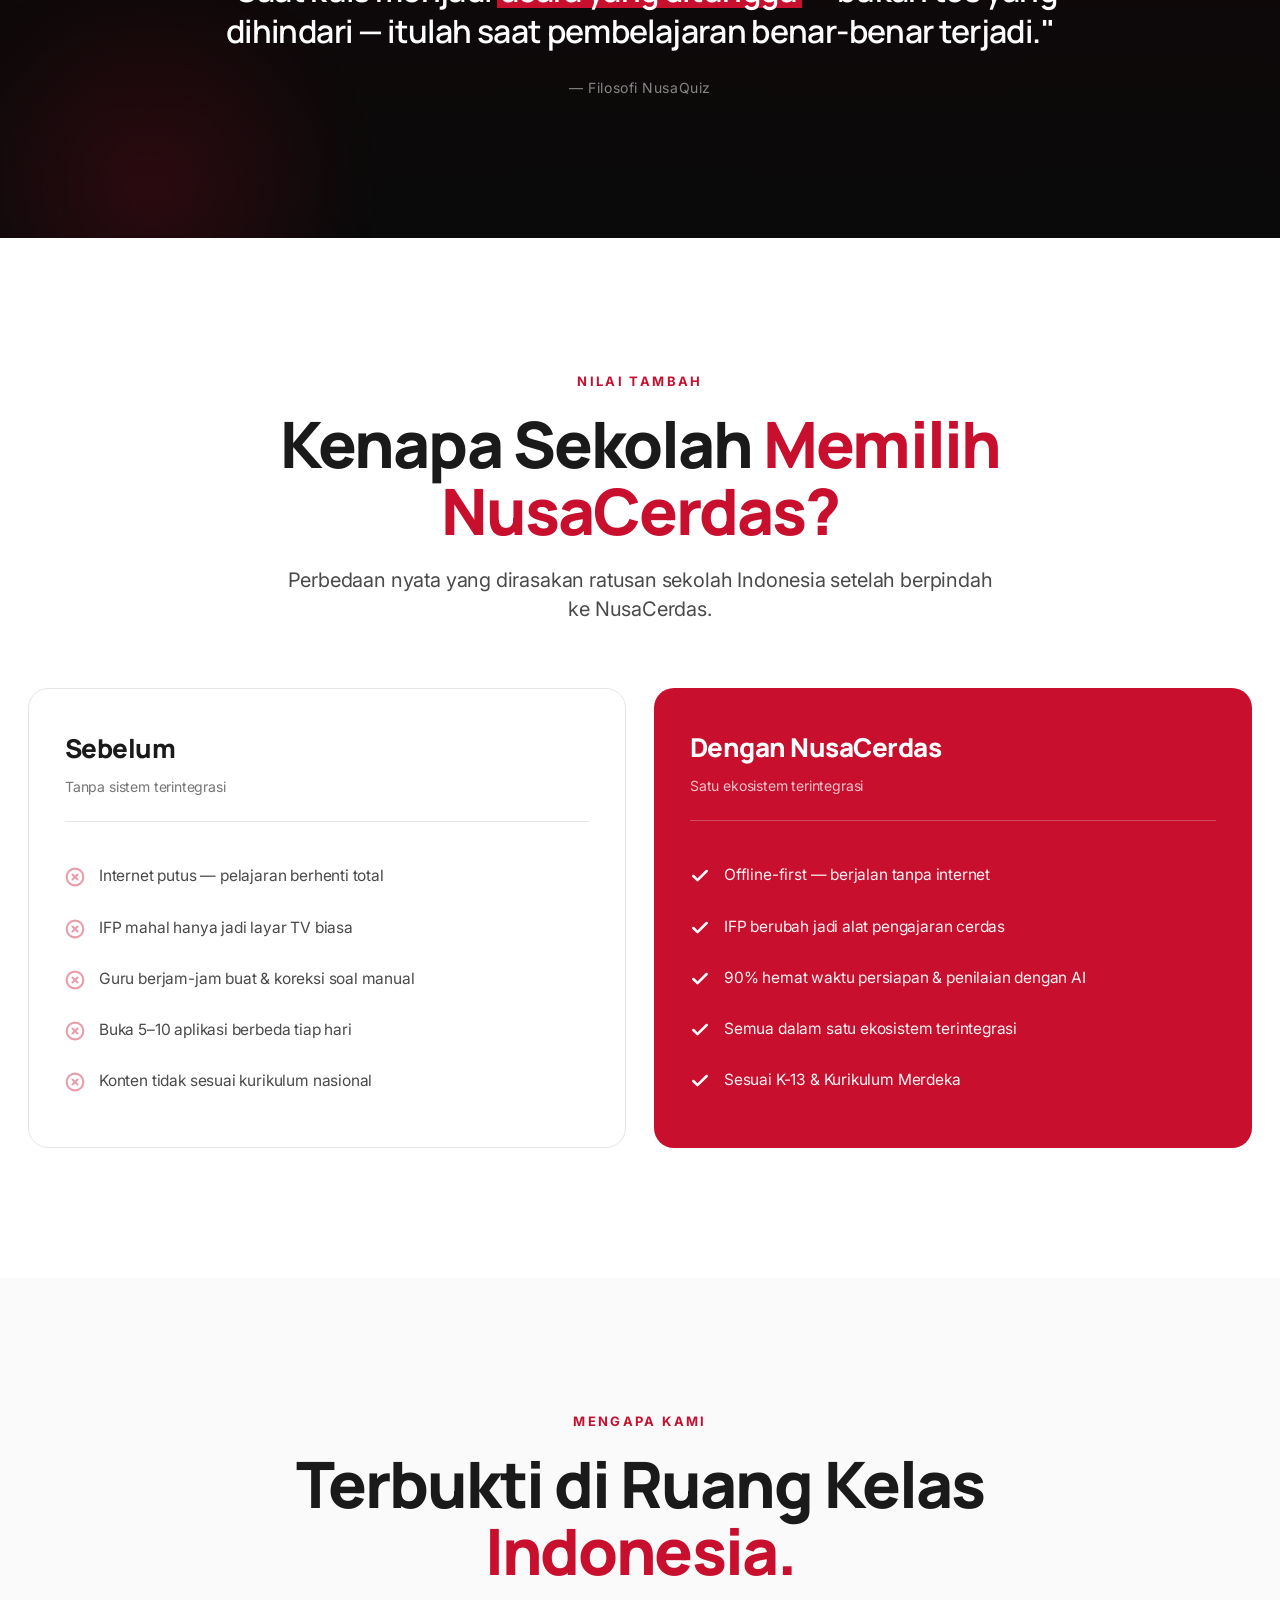
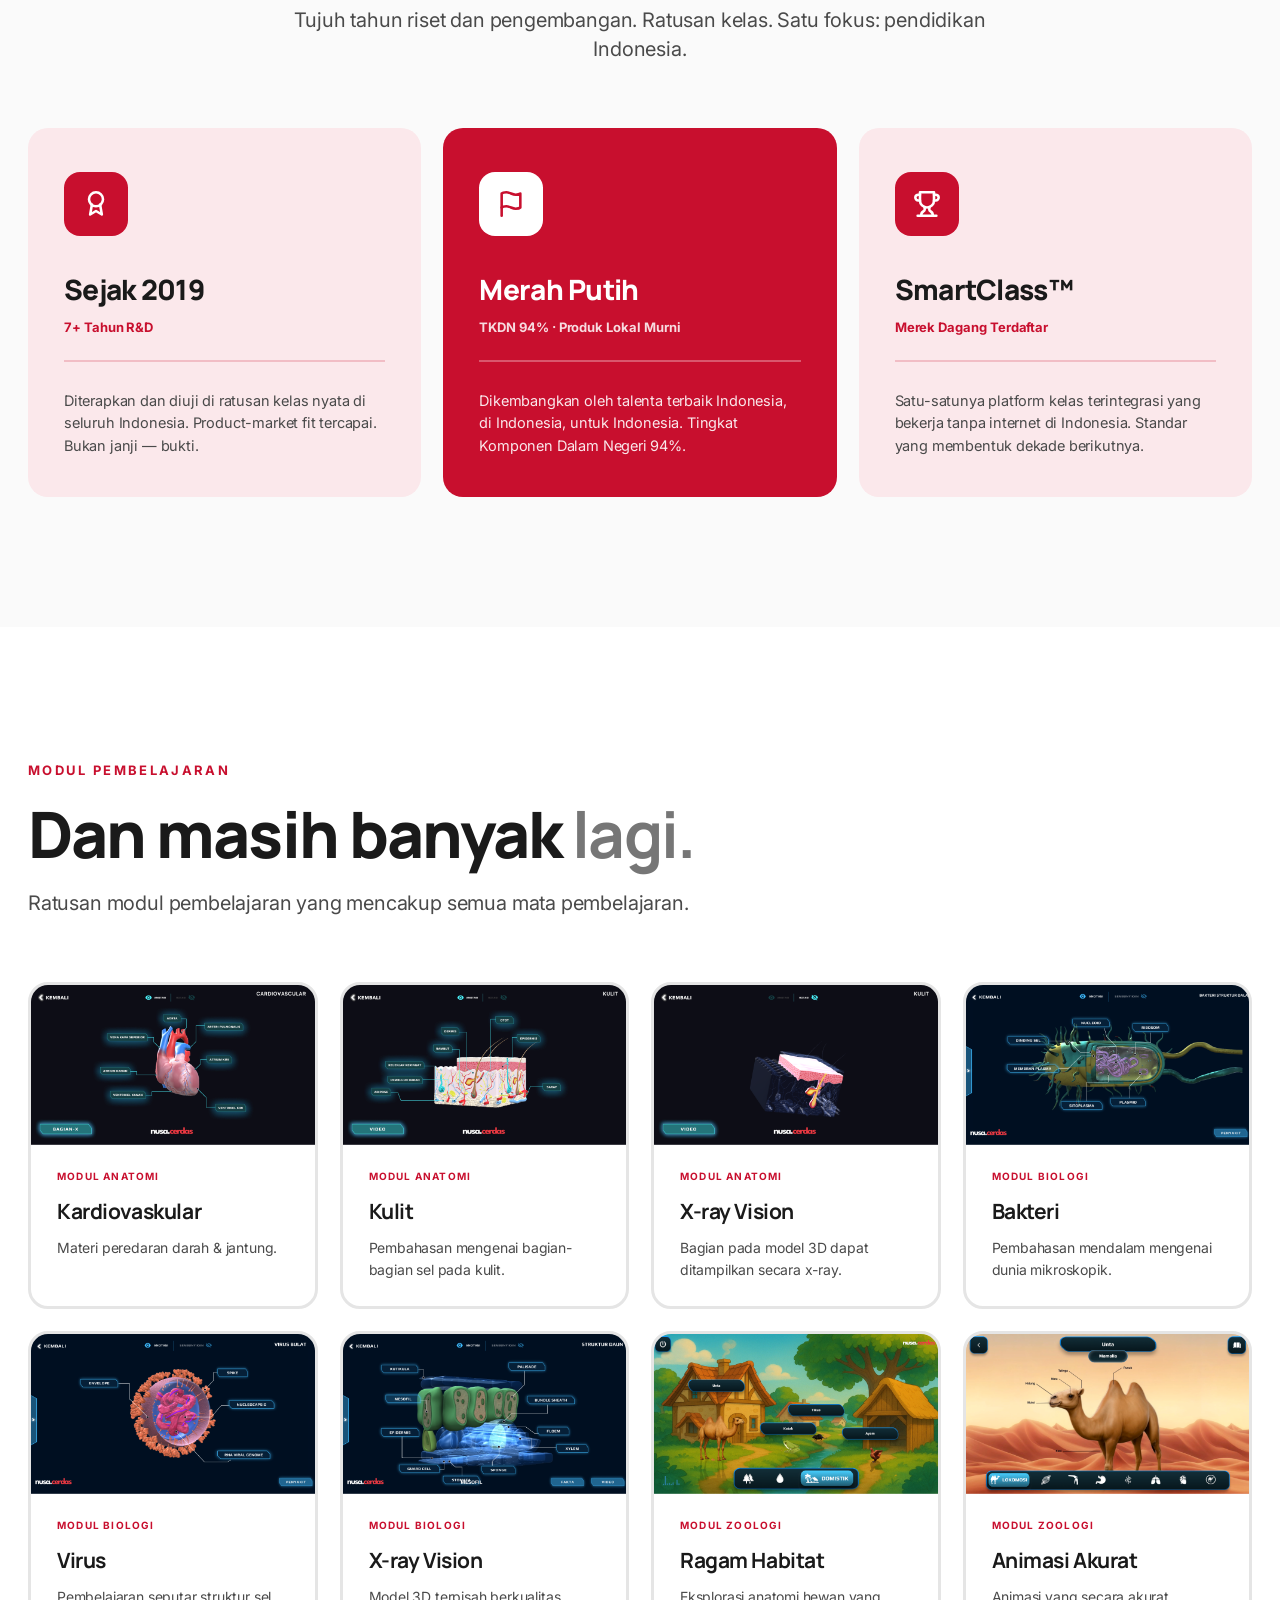
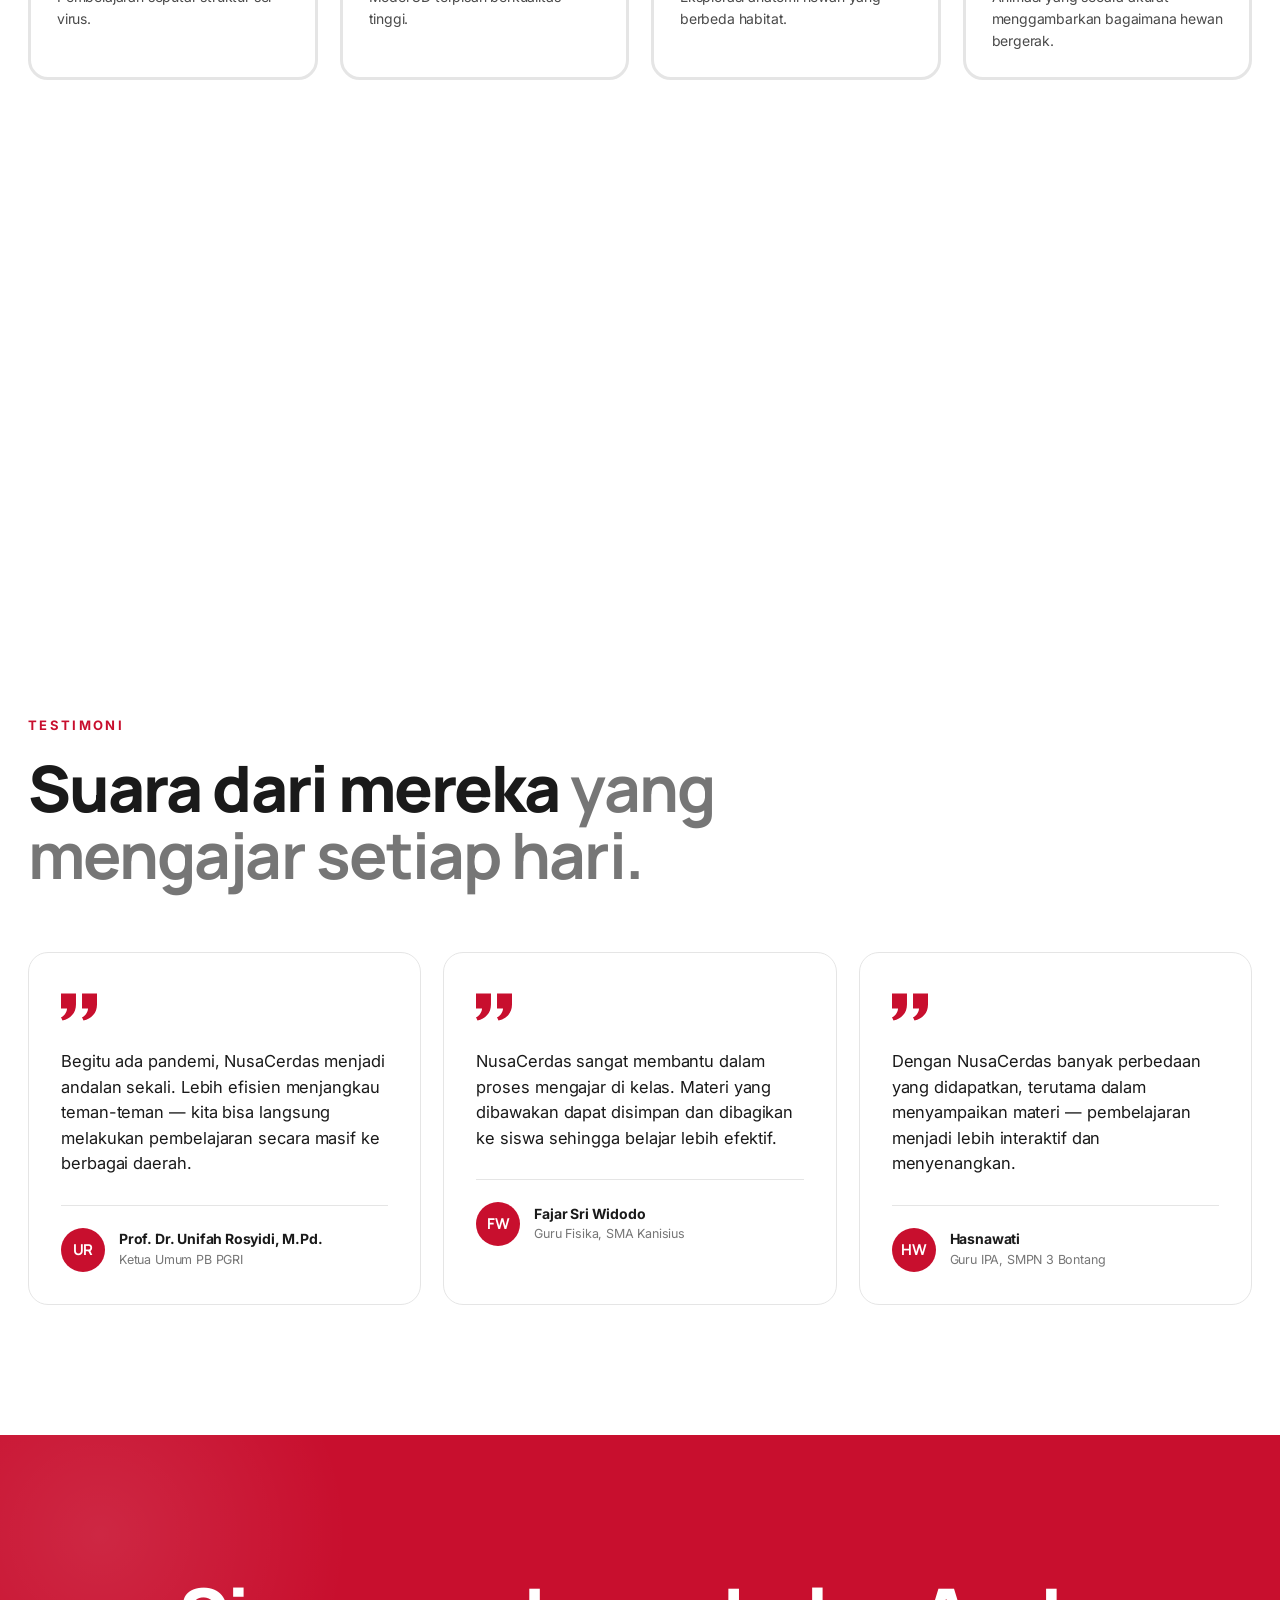
==== commit 0c1cd4d7: "Update Section Fitur" ====
--- a/index.html
+++ b/index.html
@@ -754,7 +754,7 @@
 
   .product-card {
     background: var(--white);
-    border: 1.5px solid var(--gray-200);
+    border: 3px solid var(--gray-200);
     border-radius: 20px;
     overflow: hidden;
     transition: transform .4s cubic-bezier(.16,1,.3,1), box-shadow .4s, border-color .4s;
@@ -2034,6 +2034,7 @@
   .quiz-demo-opt.q-yellow { background: #d4a019; }
   .quiz-demo-opt.q-green  { background: #21915a; }
 
+  
   /* Featured cell list */
   .dir-cell.featured .dir-bullets {
     list-style: none;
@@ -2320,7 +2321,7 @@
   .megamenu-inner {
     max-width: 1280px;
     margin: 0 auto;
-    padding: 48px 28px 48px;
+    /* padding: 48px 28px 48px; */
     display: grid;
     grid-template-columns: 1fr 1fr 1fr 1.35fr;
     gap: 56px;
@@ -2336,6 +2337,7 @@
   .mm-col {
     display: flex;
     flex-direction: column;
+      padding: 48px 28px 48px;
   }
   .mm-cat-header {
     display: flex;
@@ -2627,6 +2629,63 @@
     .pinned-text-slide { position: relative; opacity: 1; transform: none; }
   }
 
+    .product-info-modified h4 {
+    font-family: "Manrope", sans-serif;
+    font-size: 21px;
+    font-weight: 700;
+    letter-spacing: -0.02em;
+    margin-bottom: 10px;
+  
+  }
+  .dark-section .product-info-modified h4 { color: var(--white); }
+  .product-info-modified p {
+    font-size: 14px;
+    line-height: 1.55;
+   
+  }
+  .selengkapnya-button {
+    cursor: pointer;
+    display: flex;
+    align-items: center;
+    justify-content: center;
+    color: red;
+    flex-direction: row;
+    padding: 20px
+
+  }
+  .selengkapnya-button:hover #see-more-p {
+    transition: 0.3s;
+  
+    color: white !important;
+  }
+  .selengkapnya-button:hover {
+    transition: 0.3s;
+    background-color: red;
+    color: white !important;
+  }
+#see_more {
+    font-family: "Manrope", sans-serif;
+    font-size: 21px;
+    font-weight: 700;
+    letter-spacing: -0.02em;
+    margin-bottom: 10px;
+
+  }
+
+.quiz-header {
+  background-color: var(--red);
+  padding: 25px;
+  color: var(--red);
+  border-radius: 25px;
+  height: 90%;
+  margin: 0;
+  align-self: center;
+}
+#see-more-p{
+    font-size: 14px;
+    line-height: 1.55;
+    color: var(--gray-700);
+  }
 </style>
 </head>
 <body>
@@ -2717,24 +2776,40 @@
     </div>
   
  <!-- NUSAQUIZ -->
-    <div class="mm-col">
+    <div class="mm-col quiz-header">
       <a href="#nusaquiz" class="mm-cat-header-link">
         <div class="mm-cat-header">
-          <svg class="mm-quiz-icon" viewBox="0 0 24 24" fill="none" stroke="currentColor" stroke-width="2.2" stroke-linecap="round" stroke-linejoin="round"><polygon points="13 2 3 14 12 14 11 22 21 10 12 10 13 2"/></svg>
-          <span class="mm-cat-label">NusaQuiz</span><span class="mm-ai-badge">AI</span>
-          <svg class="mm-cat-arrow" width="14" height="14" viewBox="0 0 24 24" fill="none" stroke="currentColor" stroke-width="2.5" stroke-linecap="round" stroke-linejoin="round"><path d="M5 12h14M13 5l7 7-7 7"/></svg>
+          <svg class="mm-quiz-icon" viewBox="0 0 24 24" fill="none" stroke="white" stroke-width="2.2" stroke-linecap="round" stroke-linejoin="round"><polygon points="13 2 3 14 12 14 11 22 21 10 12 10 13 2"/></svg>
+          <span class="mm-cat-label" style="color:white !important;">NusaQuiz</span><span class="mm-ai-badge">AI</span>
+          <!-- <svg class="mm-cat-arrow" width="14" height="14" viewBox="0 0 24 24" fill="currentcolor" stroke="white" stroke-width="2.5" stroke-linecap="round" stroke-linejoin="round"><path d="M5 12h14M13 5l7 7-7 7"/></svg> -->
           <span class="mm-quiz-fav">
           <svg width="11" height="11" viewBox="0 0 24 24" fill="currentColor"><polygon points="12 2 15.09 8.26 22 9.27 17 14.14 18.18 21.02 12 17.77 5.82 21.02 7 14.14 2 9.27 8.91 8.26 12 2"/></svg>
           Favorit
-        </span>
-        </div>
-        <p class="mm-cat-sub">Kuis interaktif favorit siswa &amp; guru</p>
+        </span>x
+        </div>
+        <p class="mm-cat-sub"  style="color:rgb(217, 217, 217) !important;">Kuis interaktif favorit siswa &amp; guru</p>
       </a>
+       <div class="mm-quiz-demo">
+        <div class="mm-quiz-demo-top">
+          <span>PERTANYAAN 4/10</span>
+          <span class="mm-quiz-timer">
+            <svg width="9" height="9" viewBox="0 0 24 24" fill="none" stroke="currentColor" stroke-width="2.5" stroke-linecap="round" stroke-linejoin="round"><circle cx="12" cy="12" r="10"/><polyline points="12 6 12 12 16 14"/></svg>
+            <span class="n">12</span>
+          </span>
+        </div>
+        <div class="mm-quiz-question">Apa ibu kota Provinsi Sumatera Barat?</div>
+        <div class="mm-quiz-opts">
+          <div class="mm-quiz-opt mm-q-red">▲ Medan</div>
+          <div class="mm-quiz-opt mm-q-blue">■ Padang</div>
+          <div class="mm-quiz-opt mm-q-yellow">● Pekanbaru</div>
+          <div class="mm-quiz-opt mm-q-green">◆ Jambi</div>
+        </div>
+      </div>
       <ul class="mm-product-list">
-        <li><a href="#lokal">Kotak Poin</a></li>
-        <li><a href="#lokal">Kotak Misteri</a></li>
-        <li><a href="#lokal">Cepat Tepat</a></li>
-        <li><a href="#lokal">Pilihan Ganda</a></li>
+        <li><a href="#lokal"  style="color:white !important;">Kotak Poin</a></li>
+        <li><a href="#lokal"  style="color:white !important;">Kotak Misteri</a></li>
+        <li><a href="#lokal"  style="color:white !important;">Cepat Tepat</a></li>
+        <li><a href="#lokal"  style="color:white !important;">Pilihan Ganda</a></li>
   
       </ul>
     </div>
@@ -3179,48 +3254,12 @@
         <div class="product-info"><span class="product-tag">Anatomi</span><h4>NusaAnatomy</h4><p>Eksplorasi mendalam tubuh manusia menggunakan model 3D interaktif yang detail.</p></div>
       </div>
       <div class="product-card">
-        <div class="product-img-wrap"><img src="assets/NusaSuites- Screenshot/NusaAnatomy/Jantung.png" alt="NusaAnatomi" /></div>
-        <div class="product-info"><span class="product-tag">Modul Anatomi</span><h4>Kardiovaskular</h4><p>Materi peredaran darah & jantung.</p></div>
-      </div>
-      <div class="product-card">
-        <div class="product-img-wrap"><img src="assets/NusaSuites- Screenshot/NusaAnatomy/Kulit.png" alt="NusaAnatomi" /></div>
-        <div class="product-info"><span class="product-tag">Modul Anatomi</span><h4>Kulit</h4><p>Pembahasan mengenai bagian-bagian sel pada kulit.</p></div>
-      </div>
-      <div class="product-card">
-        <div class="product-img-wrap"><img src="assets/NusaSuites- Screenshot/NusaAnatomy/Kulit Rotate.png" alt="NusaAnatomi" /></div>
-        <div class="product-info"><span class="product-tag">Modul Anatomi</span><h4>X-ray Vision</h4><p>Bagian pada model 3D dapat ditampilkan secara x-ray.</p></div>
-      </div>
-      <div class="product-card">
         <div class="product-img-wrap"><img src="assets/NusaSuites- Screenshot/NusaBiology/Bagian Daun.png" alt="NusaBiologi" /></div>
         <div class="product-info"><span class="product-tag">Biologi</span><h4>NusaBiology</h4><p>Pembelajaran biologi imersif melalui visual 2D &amp; 3D tentang organisme dan konsep lab.</p></div>
-      </div>
-      <div class="product-card">
-        <div class="product-img-wrap"><img src="assets/NusaSuites- Screenshot/NusaBiology/Bakteri.png" alt="NusaBiologi" /></div>
-        <div class="product-info"><span class="product-tag">Modul Biologi</span><h4>Bakteri</h4><p>Pembahasan mendalam mengenai dunia mikroskopik.</p></div>
-      </div>
-      <div class="product-card">
-        <div class="product-img-wrap"><img src="assets/NusaSuites- Screenshot/NusaBiology/virus.png" alt="NusaBiologi" /></div>
-        <div class="product-info"><span class="product-tag">Modul Biologi</span><h4>Virus</h4><p>Pembelajaran seputar struktur sel virus.</p></div>
-      </div>
-      <div class="product-card">
-        <div class="product-img-wrap"><img src="assets/NusaSuites- Screenshot/NusaBiology/X-ray Daun.png" alt="NusaBiologi" /></div>
-        <div class="product-info"><span class="product-tag">Modul Biologi</span><h4>X-ray Vision</h4><p>Model 3D terpisah berkualitas tinggi.</p></div>
       </div>
       <div class="product-card">
         <div class="product-img-wrap"><img src="assets/NusaSuites- Screenshot/NusaAnimal/Pencernaan Harimau.png" alt="NusaAnimal" /></div>
         <div class="product-info"><span class="product-tag">Zoologi</span><h4>NusaAnimal</h4><p>Pengalaman belajar hewan interaktif menggabungkan pengetahuan ilmiah dengan keanekaragaman hayati.</p></div>
-      </div>
-      <div class="product-card">
-        <div class="product-img-wrap"><img src="assets/NusaSuites- Screenshot/NusaAnimal/Domestik.png" alt="NusaAnimal" /></div>
-        <div class="product-info"><span class="product-tag">Modul Zoologi</span><h4>Ragam Habitat</h4><p>Eksplorasi anatomi hewan yang berbeda habitat.</p></div>
-      </div>
-      <div class="product-card">
-        <div class="product-img-wrap"><img src="assets/NusaSuites- Screenshot/NusaAnimal/Domestik.png" alt="NusaAnimal" /></div>
-        <div class="product-info"><span class="product-tag">Modul Zoologi</span><h4>Animasi Akurat</h4><p>Animasi yang secara akurat menggambarkan bagaimana hewan bergerak.</p></div>
-      </div>
-      <div class="product-card">
-        <div class="product-img-wrap"><img src="assets/NusaSuites- Screenshot/NusaAnimal/Ensiklopedia Harimau.png" alt="NusaAnimal" /></div>
-        <div class="product-info"><span class="product-tag">Modul Zoologi</span><h4>Ensiklopedia Terpadu</h4><p>Pelajari informasi lengkap mengenai hewan beserta ciri-ciri dan kehidupan alaminya.</p></div>
       </div>
       <div class="product-card">
         <div class="product-img-wrap"><img src="assets/NusaSuites- Screenshot/NusaPlanet/Main Menu.png" alt="NusaPlanet" /></div>
@@ -3509,7 +3548,7 @@
 
 
 <!-- ============ HORIZONTAL SCROLL SHOWCASE (Feature 4: Pinned horizontal narrative) ============ -->
-<section class="horizontal-pin scene" id="cinematic-showcase" data-scene="horizontal">
+<!-- <section class="horizontal-pin scene" id="cinematic-showcase" data-scene="horizontal">
   <div class="horizontal-pin-stage">
     <div class="horizontal-pin-title">
       <div class="sec-eyebrow">Galeri Produk</div>
@@ -3572,7 +3611,61 @@
       </article>
     </div>
   </div>
+</section> -->
+
+<section id="fitur">
+  <div class="container">
+    <div class="sec-head">
+      <div class="sec-eyebrow">Modul Pembelajaran</div>
+      <h2 class="sec-title display">Dan masih banyak <span class="gray">lagi.</span></h2>
+      <p class="sec-lede">Ratusan modul pembelajaran yang mencakup semua mata pembelajaran.</p>
+    </div>
+
+    <div class="product-grid stagger">
+      <div class="product-card">
+        <div class="product-img-wrap"><img src="assets/NusaSuites- Screenshot/NusaAnatomy/Jantung.png" alt="NusaAnatomi" /></div>
+        <div class="product-info"><span class="product-tag">Modul Anatomi</span><h4>Kardiovaskular</h4><p>Materi peredaran darah & jantung.</p></div>
+      </div>
+      <div class="product-card">
+        <div class="product-img-wrap"><img src="assets/NusaSuites- Screenshot/NusaAnatomy/Kulit.png" alt="NusaAnatomi" /></div>
+        <div class="product-info"><span class="product-tag">Modul Anatomi</span><h4>Kulit</h4><p>Pembahasan mengenai bagian-bagian sel pada kulit.</p></div>
+      </div>
+      <div class="product-card">
+        <div class="product-img-wrap"><img src="assets/NusaSuites- Screenshot/NusaAnatomy/Kulit Rotate.png" alt="NusaAnatomi" /></div>
+        <div class="product-info"><span class="product-tag">Modul Anatomi</span><h4>X-ray Vision</h4><p>Bagian pada model 3D dapat ditampilkan secara x-ray.</p></div>
+      </div>
+      <div class="product-card">
+        <div class="product-img-wrap"><img src="assets/NusaSuites- Screenshot/NusaBiology/Bakteri.png" alt="NusaBiologi" /></div>
+        <div class="product-info"><span class="product-tag">Modul Biologi</span><h4>Bakteri</h4><p>Pembahasan mendalam mengenai dunia mikroskopik.</p></div>
+      </div>
+      <div class="product-card">
+        <div class="product-img-wrap"><img src="assets/NusaSuites- Screenshot/NusaBiology/virus.png" alt="NusaBiologi" /></div>
+        <div class="product-info"><span class="product-tag">Modul Biologi</span><h4>Virus</h4><p>Pembelajaran seputar struktur sel virus.</p></div>
+      </div>
+      <div class="product-card">
+        <div class="product-img-wrap"><img src="assets/NusaSuites- Screenshot/NusaBiology/X-ray Daun.png" alt="NusaBiologi" /></div>
+        <div class="product-info"><span class="product-tag">Modul Biologi</span><h4>X-ray Vision</h4><p>Model 3D terpisah berkualitas tinggi.</p></div>
+      </div>
+      <div class="product-card">
+        <div class="product-img-wrap"><img src="assets/NusaSuites- Screenshot/NusaAnimal/Domestik.png" alt="NusaAnimal" /></div>
+        <div class="product-info"><span class="product-tag">Modul Zoologi</span><h4>Ragam Habitat</h4><p>Eksplorasi anatomi hewan yang berbeda habitat.</p></div>
+      </div>
+      <div class="product-card">
+        <div class="product-img-wrap"><img src="assets/NusaSuites- Screenshot/NusaAnimal/Animasi.png" alt="NusaAnimal" /></div>
+        <div class="product-info"><span class="product-tag">Modul Zoologi</span><h4>Animasi Akurat</h4><p>Animasi yang secara akurat menggambarkan bagaimana hewan bergerak.</p></div>
+      </div>
+      <div class="product-card">
+        <div class="product-img-wrap"><img src="assets/NusaSuites- Screenshot/NusaAnimal/Ensiklopedia Harimau.png" alt="NusaAnimal" /></div>
+        <div class="product-info"><span class="product-tag">Modul Zoologi</span><h4>Ensiklopedia Terpadu</h4><p>Pelajari informasi lengkap mengenai hewan beserta ciri-ciri dan kehidupan alaminya.</p></div>
+      </div>
+      <div class="product-card selengkapnya-button">
+        <!-- <div class="product-img-wrap"><img src="assets/NusaSuites- Screenshot/NusaAnimal/Ensiklopedia Harimau.png" alt="NusaAnimal" /></div> -->
+        <div class="product-info-modified"><h4 id="see_more"><u>Lihat Selengkapnya ></u></h4><p id="see-more-p">Munculkan modul pembelajaran lainnya.</p></div>
+      </div>
+    </div>
+  </div>
 </section>
+
 
 <!-- ============ TESTIMONIALS ============ -->
 <section id="testimonials">
